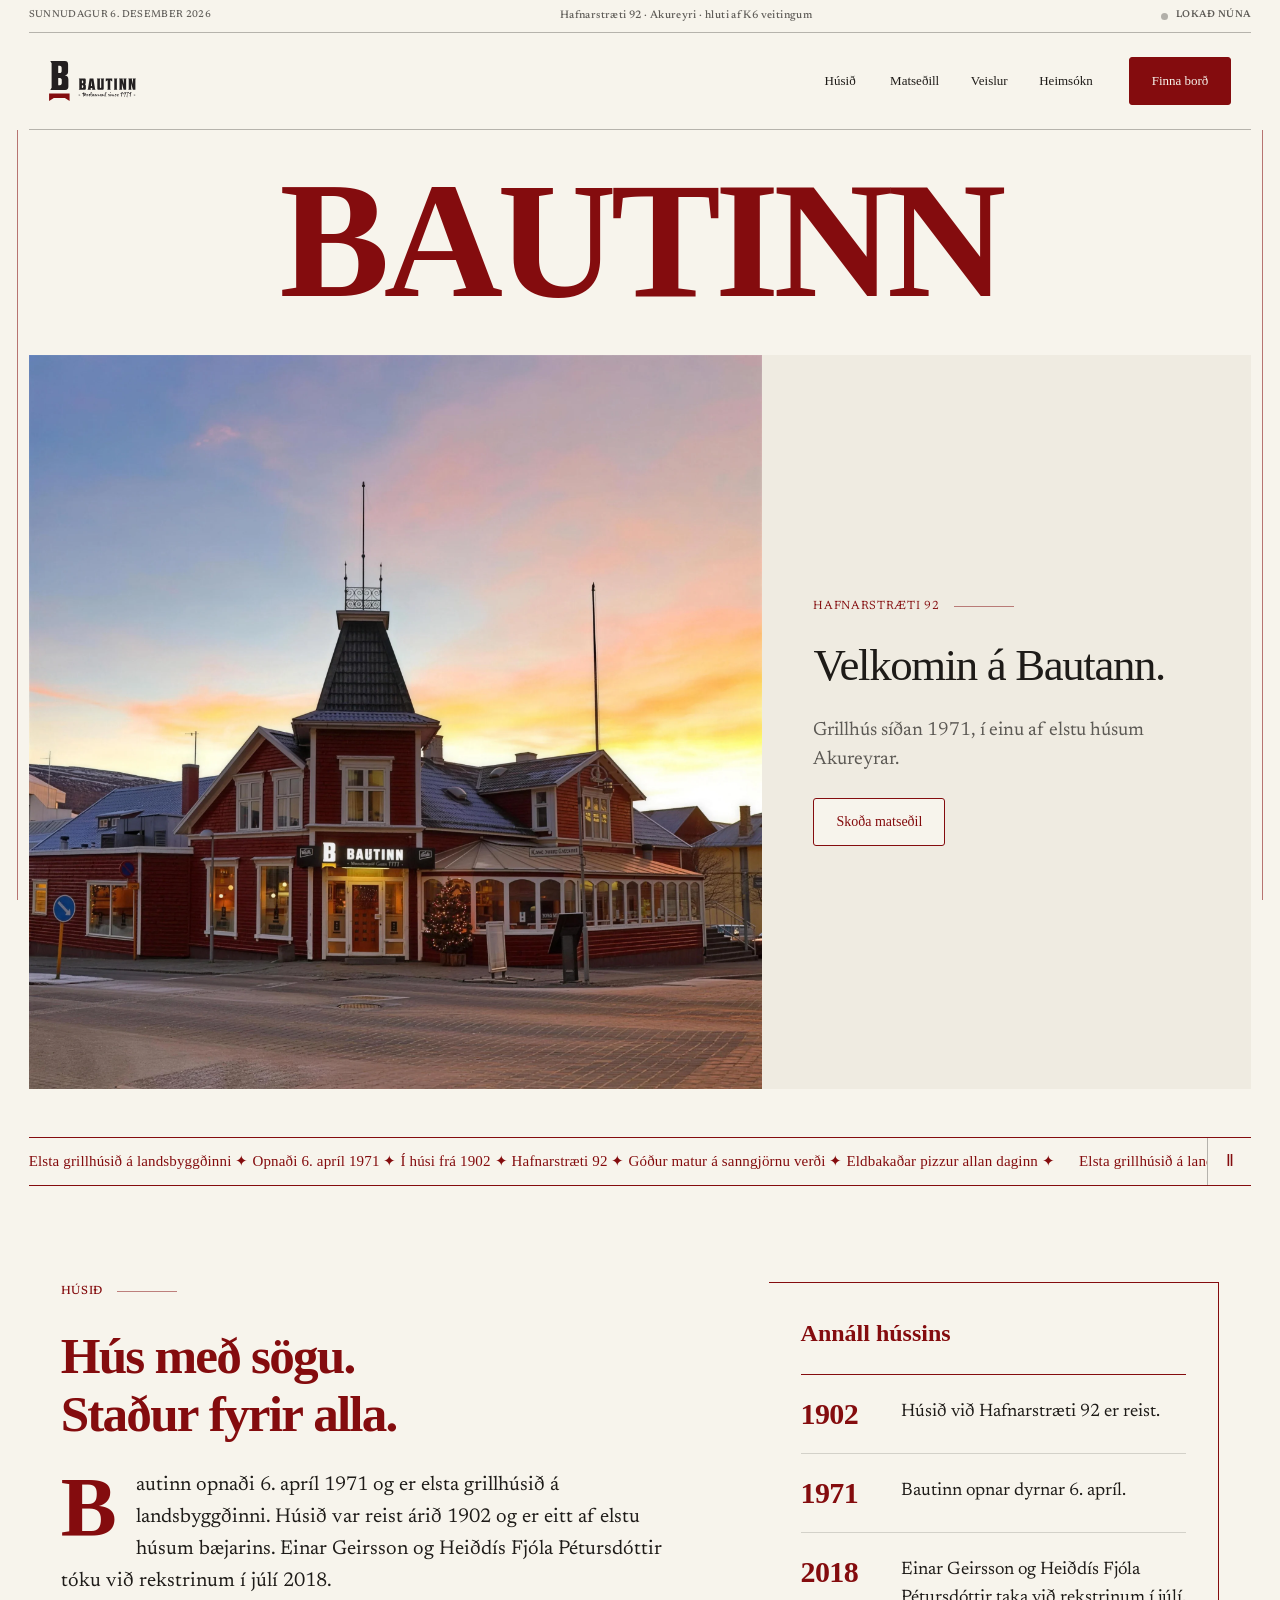
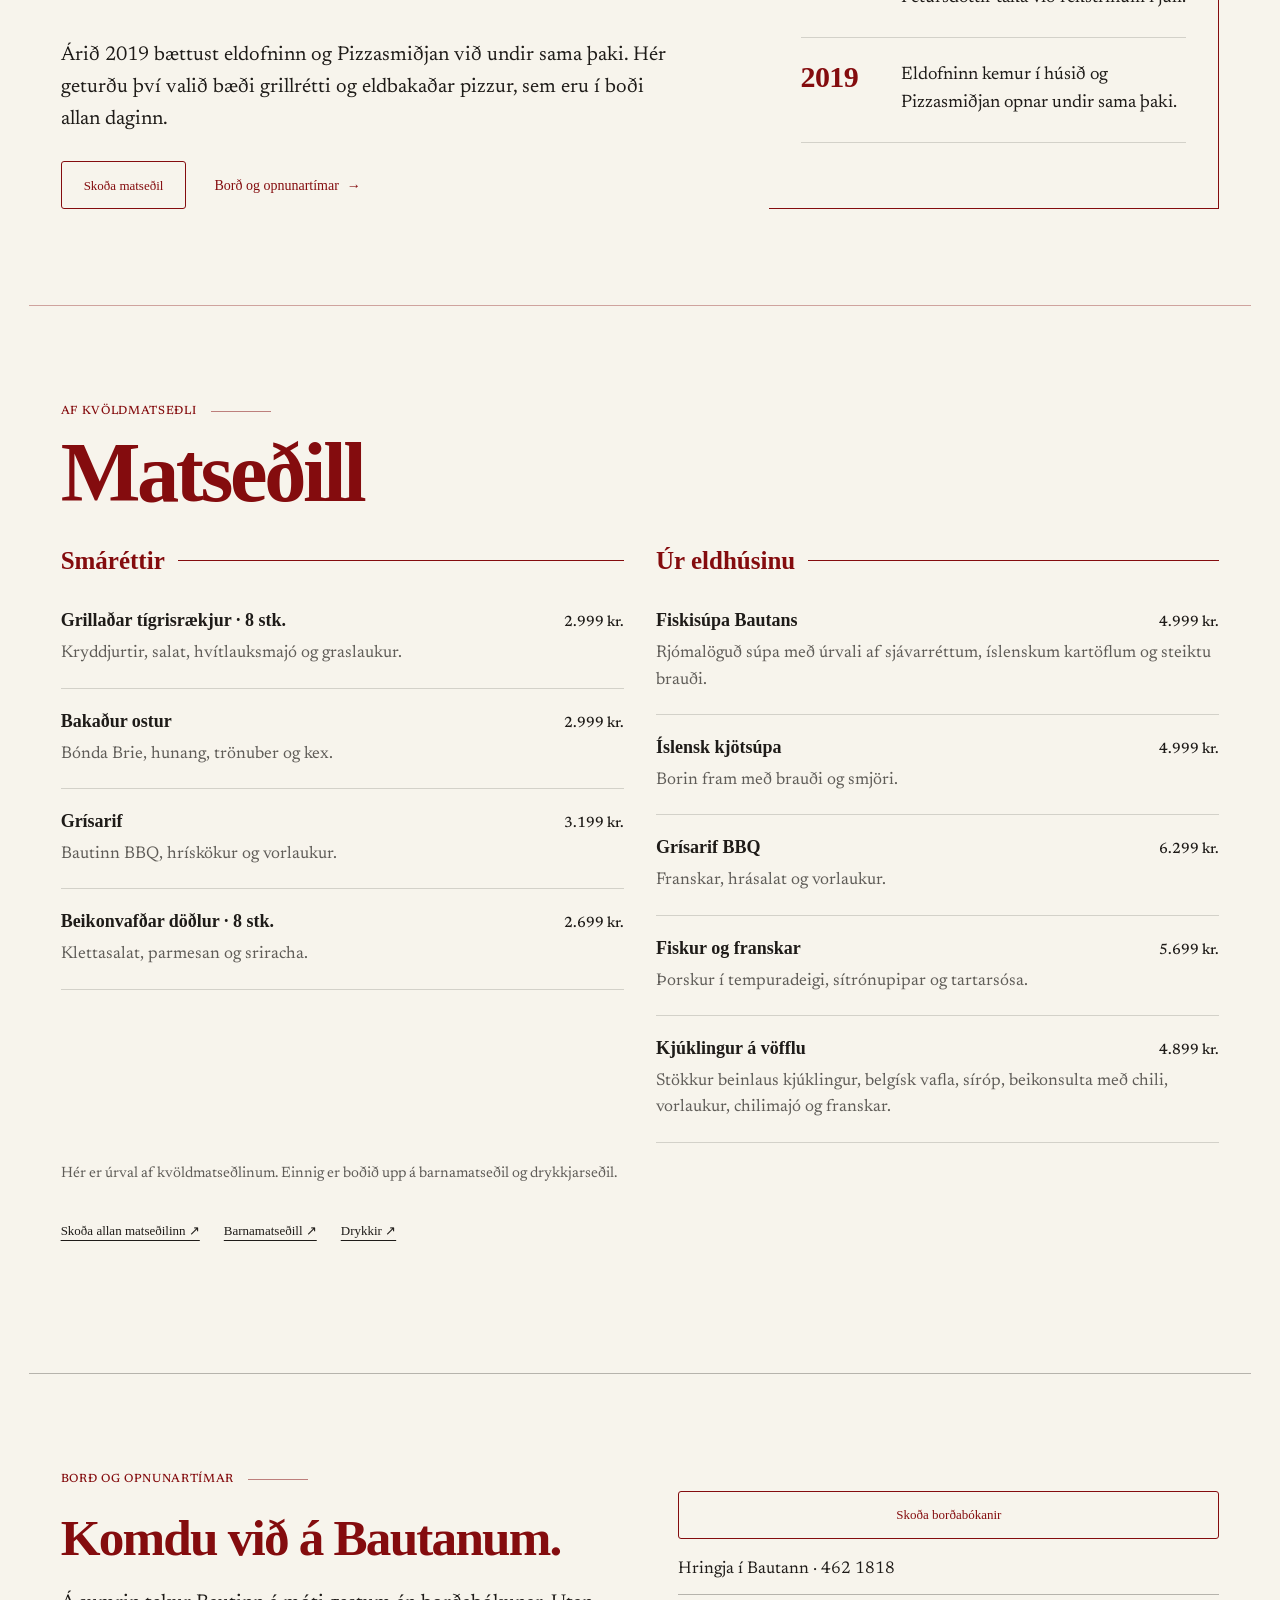
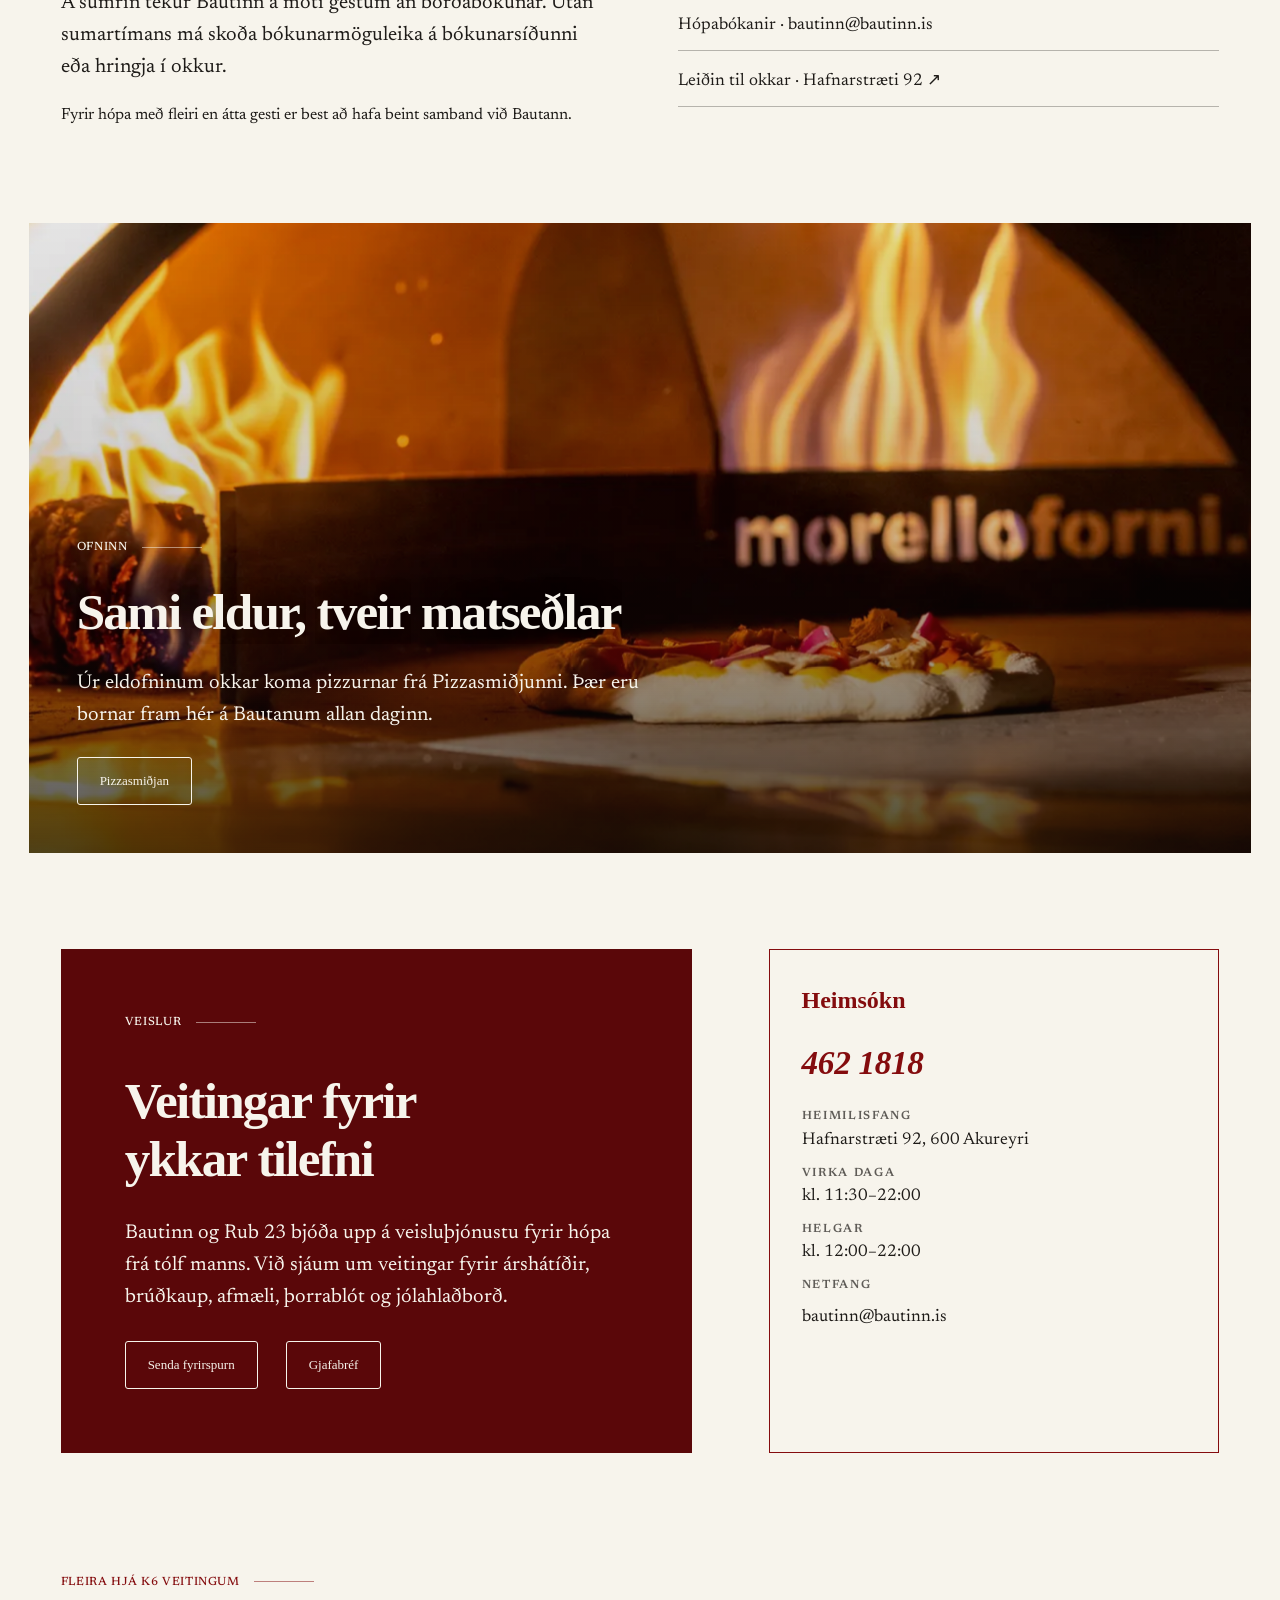
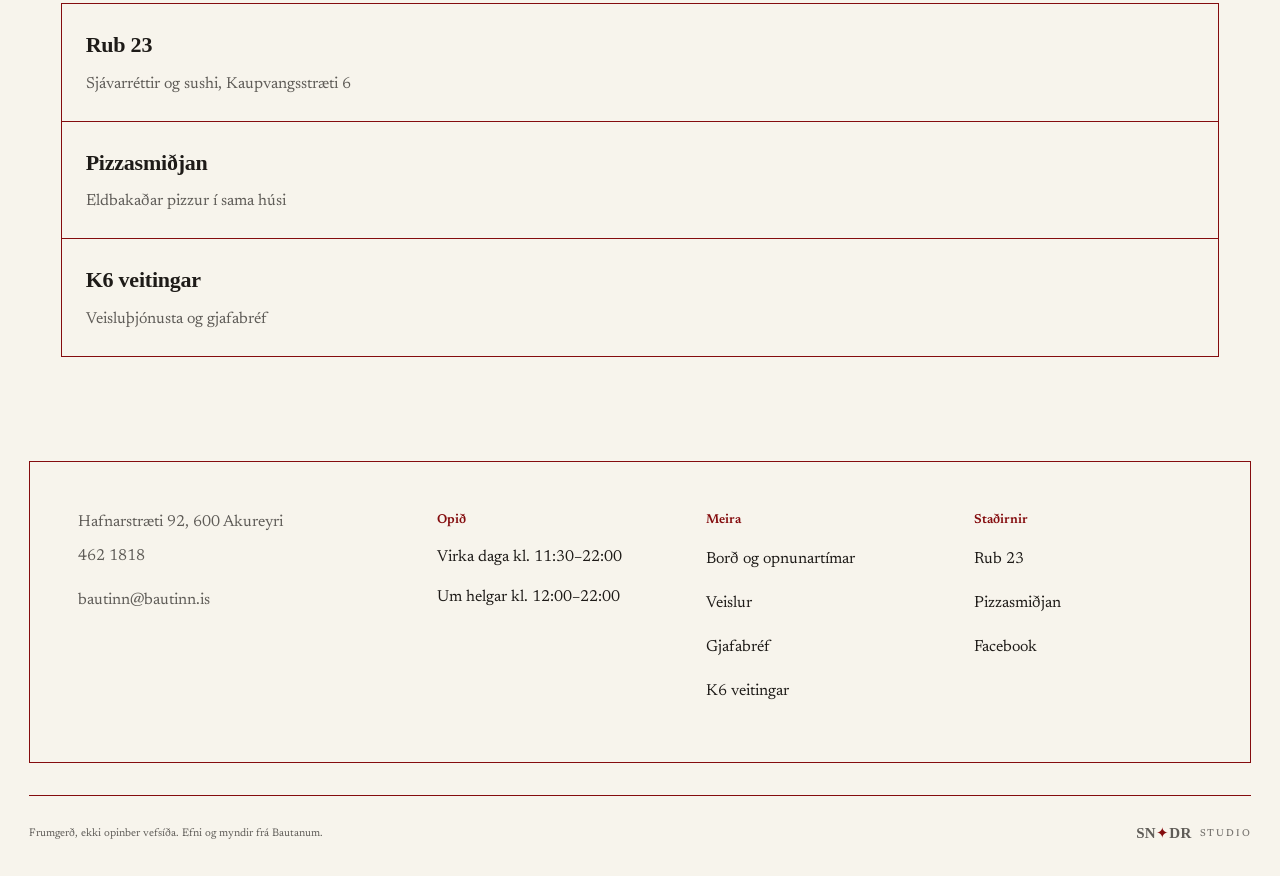
==== bautinn.html @ 1b0f6506 "Deploy 441eb3c (noindex preview)" ====
<!DOCTYPE html>
<html lang="is">
<head>
<meta charset="utf-8">
<meta name="viewport" content="width=device-width,initial-scale=1,viewport-fit=cover">
<title>Bautinn · grillhúsið í Hafnarstræti 92, Akureyri, síðan 1971</title>
<meta name="description" content="Bautinn er elsta grillhúsið á landsbyggðinni, í húsi frá 1902 í Hafnarstræti 92 á Akureyri. Góður matur á sanngjörnu verði. Opið alla daga.">
<link rel="canonical" href="https://bautinn.is/">
<meta name="theme-color" content="#F7F4EC">
<meta property="og:title" content="Bautinn · grillhúsið síðan 1971">
<meta property="og:locale" content="is_IS"><meta property="og:type" content="website">
<link rel="preload" href="assets/fonts/zodiak/web/Zodiak-Variable.woff2" as="font" type="font/woff2" crossorigin>
<meta name="robots" content="noindex,nofollow">
<link rel="icon" href="assets/img/icons/icon-bautinn-32.png" sizes="32x32" type="image/png">
<link rel="icon" href="assets/img/icons/icon-bautinn-512.png" sizes="512x512" type="image/png">
<link rel="apple-touch-icon" href="assets/img/icons/icon-bautinn-180.png">
<link rel="stylesheet" href="assets/css/system.css?v=a8c07ab9">
<link rel="stylesheet" href="assets/css/editorial.css?v=dbba8318">
<link rel="stylesheet" href="assets/css/type-and-menu.css?v=db90e70c">
<link rel="stylesheet" href="assets/css/mobile-experience.css?v=ed497c79">
<link rel="stylesheet" href="assets/css/showcase.css?v=949523f1">
<script type="application/ld+json">
{"@context":"https://schema.org","@type":"Restaurant","name":"Bautinn","url":"https://bautinn.is/","telephone":"+354-462-1818","email":"bautinn@bautinn.is","foundingDate":"1971-04-06","parentOrganization":{"@type":"Organization","name":"K6 veitingar"},
"address":{"@type":"PostalAddress","streetAddress":"Hafnarstræti 92","postalCode":"600","addressLocality":"Akureyri","addressCountry":"IS"},
"openingHoursSpecification":[{"@type":"OpeningHoursSpecification","dayOfWeek":["Monday","Tuesday","Wednesday","Thursday","Friday"],"opens":"11:30","closes":"22:00"},{"@type":"OpeningHoursSpecification","dayOfWeek":["Saturday","Sunday"],"opens":"12:00","closes":"22:00"}]}
</script>
</head>
<body class="b-bautinn">
<a class="skip" href="#main">Beint í aðalefni</a>
<div class="rail rail--l" aria-hidden="true"></div><div class="rail rail--r" aria-hidden="true"></div>

<header class="mast">
  <div class="folio">
    <span data-date>Akureyri</span>
    <span class="folio__mid">Hafnarstræti 92 · Akureyri · hluti af K6 veitingum</span>
    <span class="status" data-hours='{"0":[["12:00","22:00"]],"1":[["11:30","22:00"]],"2":[["11:30","22:00"]],"3":[["11:30","22:00"]],"4":[["11:30","22:00"]],"5":[["11:30","22:00"]],"6":[["12:00","22:00"]]}'>Opnunartími</span>
  </div>
  <div class="mast__row">
    <div><button class="roundbtn" data-burger aria-label="Opna valmynd" aria-expanded="false" aria-controls="menu">Valmynd<small>Efni</small></button></div>
    <a class="mast__logo" href="bautinn.html" aria-label="Bautinn, forsíða"><img src="assets/img/logo-bautinn.svg" alt="Bautinn, grillhús síðan 1971" width="240" height="80"></a>
    <div class="mast__end">
      <nav class="mast__nav" aria-label="Aðalvalmynd"><a href="#husid">Húsið</a><a href="#matsedill">Matseðill</a><a href="#veislur">Veislur</a><a href="#heimsokn">Heimsókn</a></nav>
      <a class="stampbtn" href="#bokabord">Finna borð</a>
    </div>
  </div>
  <div class="mast__rules" aria-hidden="true"></div>
</header>
<div class="bar" aria-hidden="true">
  <a class="bar__logo" aria-label="Bautinn, forsíða" href="bautinn.html" tabindex="-1"><img src="assets/img/logo-bautinn.svg" alt="" width="240" height="80"></a>
  <div class="bar__mid"><a href="#husid" tabindex="-1">Húsið</a><a href="#matsedill" tabindex="-1">Matseðill</a><a href="#veislur" tabindex="-1">Veislur</a><a href="#heimsokn" tabindex="-1">Heimsókn</a></div>
  <div class="bar__end"><a class="stampbtn" href="#bokabord" tabindex="-1">Finna borð</a><button class="burger" data-burger aria-label="Opna valmynd" aria-expanded="false" aria-controls="menu" tabindex="-1"><span></span></button></div>
</div>
<dialog class="menu" aria-label="Valmynd" id="menu" data-menu>
  <div class="menu__top"><span class="kicker kicker--plain">Bautinn</span><button class="menu__close" data-menu-close aria-label="Loka valmynd">×</button></div>
  <ul class="menu__list"><li><a href="#matsedill">Matseðill</a></li><li><a href="#heimsokn">Heimsókn</a></li><li><a href="#husid">Húsið okkar</a></li><li><a href="#veislur">Veisluþjónusta</a></li></ul><div class="menu__booking"><a class="btn" href="#bokabord">Finna borð</a></div><nav class="menu__family" aria-label="Staðir K6 veitinga"><a href="index.html">K6 veitingar</a><a href="rub23.html">Rub 23</a><a href="pizzasmidjan.html">Pizzasmiðjan</a></nav>
  <div class="menu__meta"><span>Hafnarstræti 92, 600 Akureyri</span><a href="tel:+3544621818">462 1818</a></div>
</dialog>

<main id="main" class="page">
  <section class="masthead" aria-label="Bautinn">
    <h1 class="wordmark">Bautinn</h1>

  </section>
<nav class="arrival-nav" aria-label="Flýtileiðir á síðunni"><a href="#matsedill">Matseðill</a><a href="#bokabord">Borð</a><a href="#heimsokn">Heimsókn</a></nav>


  <section class="lead lead--uncropped" aria-label="Húsið">
    <div class="hero-media"><img sizes="100vw" alt="Bautinn í Hafnarstræti 92, húsið frá 1902 í kvöldsól" fetchpriority="high" src="assets/img/enhanced/bautinn-1200.webp" srcset="assets/img/enhanced/bautinn-1200.webp 1200w, assets/img/enhanced/bautinn-2400.webp 2400w" width="1200" height="1200"></div>
    <div class="lead__cap"><p class="kicker">Hafnarstræti 92</p><h2>Velkomin á Bautann.</h2><p>Grillhús síðan 1971, í einu af elstu húsum Akureyrar.</p><a class="btn" href="#matsedill">Skoða matseðil</a></div>
  </section>

  <!-- the house: story plus the annáll -->
  <div class="ticker" data-speed=".42" aria-hidden="true">
    <div class="ticker__track"><div class="ticker__item">Elsta grillhúsið á landsbyggðinni ✦ Opnaði 6. apríl 1971 ✦ Í húsi frá 1902 ✦ Hafnarstræti 92 ✦ Góður matur á sanngjörnu verði ✦ Eldbakaðar pizzur allan daginn ✦</div></div>
  </div>
<section class="sec" id="husid">
    <div class="cols cols--7-5 colrule">
      <div class="story" data-reveal-group>
        <p class="kicker">Húsið</p>
        <h2 class="display h2" data-words>Hús með sögu.<br>Staður fyrir alla.</h2>
        <p class="body dropcap">Bautinn opnaði 6. apríl 1971 og er elsta grillhúsið á landsbyggðinni. Húsið var reist árið 1902 og er eitt af elstu húsum bæjarins. Einar Geirsson og Heiðdís Fjóla Pétursdóttir tóku við rekstrinum í júlí 2018.</p>
        <p class="body">Árið 2019 bættust eldofninn og Pizzasmiðjan við undir sama þaki. Hér geturðu því valið bæði grillrétti og eldbakaðar pizzur, sem eru í boði allan daginn.</p>
        <div class="actions"><a class="btn" href="#matsedill">Skoða matseðil</a><a class="link" href="#bokabord"><span>Borð og opnunartímar</span></a></div>
      </div>
      <aside class="box box--dbl" data-in>
        <h3>Annáll hússins</h3>
        <ul class="annal">
          <li><b>1902</b><p>Húsið við Hafnarstræti 92 er reist.</p></li>
          <li><b>1971</b><p>Bautinn opnar dyrnar 6. apríl.</p></li>
          <li><b>2018</b><p>Einar Geirsson og Heiðdís Fjóla Pétursdóttir taka við rekstrinum í júlí.</p></li>
          <li><b>2019</b><p>Eldofninn kemur í húsið og Pizzasmiðjan opnar undir sama þaki.</p></li>
        </ul>
      </aside>
    </div>
  </section>

  <div class="rule rule--check" aria-hidden="true"></div>

  <!-- the menu, typeset -->
  <section class="sec" id="matsedill">
    <div class="cols cols--8-4 colrule">
      <div>
        <p class="kicker">Af kvöldmatseðli</p>
        <h2 class="menuword">Matseðill</h2>
        <div class="menu-categories restaurant-categories" role="group" aria-label="Flokkar matseðils"><button type="button" data-menu-filter="course-0" aria-pressed="false" aria-controls="course-0">Smáréttir</button><button type="button" data-menu-filter="course-1" aria-pressed="false" aria-controls="course-1">Úr eldhúsinu</button><button type="button" data-menu-filter="all" aria-pressed="false">Allt</button></div><p class="menu-count menu-count--restaurant" aria-live="polite"></p><div class="courses courses--2" data-menu-browser>
          <div class="course" id="course-0" data-menu-category="course-0"><h3>Smáréttir</h3>
            <ul class="dishes">
              <li class="dish" data-photo="assets/img/w/k6-01-800.webp" data-photo-cap="Grillaðar tígrisrækjur"><div class="dish__top"><span class="dish__n">Grillaðar tígrisrækjur · 8 stk.</span><span class="dish__dots"></span><span class="dish__p">2.999 kr.</span></div><p class="dish__d">Kryddjurtir, salat, hvítlauksmajó og graslaukur.</p></li>
              <li class="dish"><div class="dish__top"><span class="dish__n">Bakaður ostur</span><span class="dish__dots"></span><span class="dish__p">2.999 kr.</span></div><p class="dish__d">Bónda Brie, hunang, trönuber og kex.</p></li>
              <li class="dish"><div class="dish__top"><span class="dish__n">Grísarif</span><span class="dish__dots"></span><span class="dish__p">3.199 kr.</span></div><p class="dish__d">Bautinn BBQ, hrískökur og vorlaukur.</p></li>
              <li class="dish"><div class="dish__top"><span class="dish__n">Beikonvafðar döðlur · 8 stk.</span><span class="dish__dots"></span><span class="dish__p">2.699 kr.</span></div><p class="dish__d">Klettasalat, parmesan og sriracha.</p></li>
            </ul>
          </div>
          <div class="course" id="course-1" data-menu-category="course-1"><h3>Úr eldhúsinu</h3>
            <ul class="dishes">
              <li class="dish"><div class="dish__top"><span class="dish__n">Fiskisúpa Bautans</span><span class="dish__dots"></span><span class="dish__p">4.999 kr.</span></div><p class="dish__d">Rjómalöguð súpa með úrvali af sjávarréttum, íslenskum kartöflum og steiktu brauði.</p></li>
              <li class="dish"><div class="dish__top"><span class="dish__n">Íslensk kjötsúpa</span><span class="dish__dots"></span><span class="dish__p">4.999 kr.</span></div><p class="dish__d">Borin fram með brauði og smjöri.</p></li>
              <li class="dish"><div class="dish__top"><span class="dish__n">Grísarif BBQ</span><span class="dish__dots"></span><span class="dish__p">6.299 kr.</span></div><p class="dish__d">Franskar, hrásalat og vorlaukur.</p></li>
              <li class="dish"><div class="dish__top"><span class="dish__n">Fiskur og franskar</span><span class="dish__dots"></span><span class="dish__p">5.699 kr.</span></div><p class="dish__d">Þorskur í tempuradeigi, sítrónupipar og tartarsósa.</p></li>
              <li class="dish" data-photo="assets/img/w/baut-05-800.webp" data-photo-cap="Af matseðli Bautans"><div class="dish__top"><span class="dish__n">Kjúklingur á vöfflu</span><span class="dish__dots"></span><span class="dish__p">4.899 kr.</span></div><p class="dish__d">Stökkur beinlaus kjúklingur, belgísk vafla, síróp, beikonsulta með chili, vorlaukur, chilimajó og franskar.</p></li>
            </ul>
          </div>
        </div>
        <p class="foot-note">Hér er úrval af kvöldmatseðlinum. Einnig er boðið upp á barnamatseðil og drykkjarseðil.</p><nav class="full-menus" aria-label="Allir matseðlar"><a href="https://www.bautinn.is/is/matsedlar/kvoldmatsedill">Skoða allan matseðilinn ↗</a><a href="https://www.bautinn.is/is/matsedlar/barnamatsedill">Barnamatseðill ↗</a><a href="https://www.bautinn.is/is/matsedlar/drykkir">Drykkir ↗</a></nav>
      </div>
      <div class="story" data-reveal-group>
        <figure class="reveal" data-in><div class="frame frame--tall frame--ruled"><div class="frame__clip"><img src="assets/img/w/baut-01-800.webp" srcset="assets/img/w/baut-01-800.webp 800w, assets/img/w/baut-01-1400.webp 1400w" sizes="(min-width:60em) 30vw, 100vw" alt="Hamborgari með frönskum á Bautanum" loading="lazy" width="800" height="476"></div></div><figcaption>Af matseðli Bautans.</figcaption></figure>
        <figure class="reveal" data-in><div class="frame frame--4-3 frame--ruled"><div class="frame__clip"><img src="assets/img/w/baut-05-800.webp" srcset="assets/img/w/baut-05-800.webp 800w, assets/img/w/baut-05-1400.webp 1400w" sizes="(min-width:60em) 30vw, 100vw" alt="Taco á Bautanum" loading="lazy" width="800" height="800"></div></div><figcaption>Taco, Bautinn.</figcaption></figure>
      </div>
    </div>
  </section>

<section class="sec booking" id="bokabord" aria-labelledby="booking-title"><div class="booking__intro"><p class="kicker">Borð og opnunartímar</p><h2 class="display h2" id="booking-title">Komdu við á Bautanum.</h2><p class="body">Á sumrin tekur Bautinn á móti gestum án borðabókunar. Utan sumartímans má skoða bókunarmöguleika á bókunarsíðunni eða hringja í okkur.</p><p class="booking__note">Fyrir hópa með fleiri en átta gesti er best að hafa beint samband við Bautann.</p></div><div class="booking__options"><a class="btn" href="https://www.dineout.is/is/bautinn?isolation=true" data-booking="bautinn">Skoða borðabókanir</a><a class="booking__contact" href="tel:+3544621818">Hringja í Bautann · 462 1818</a><a class="booking__contact" href="mailto:bautinn@bautinn.is">Hópabókanir · bautinn@bautinn.is</a><a class="booking__contact" href="https://www.google.com/maps/search/?api=1&amp;query=Bautinn+Hafnarstr%C3%A6ti+92+Akureyri">Leiðin til okkar · Hafnarstræti 92 ↗</a></div></section>
  <!-- the oven: photograph band -->
  <section class="band--photo" id="ofninn" data-parallax="8">
    <div class="band__media"><img src="assets/img/w/baut-03-800.webp" srcset="assets/img/w/baut-03-800.webp 800w, assets/img/w/baut-03-1400.webp 1400w, assets/img/w/baut-03-2000.webp 2000w" sizes="100vw" alt="Eldofninn í Hafnarstræti 92 með pizzu á spaða" loading="lazy" width="800" height="533"></div>
    <div class="band__scrim" aria-hidden="true"></div>
    <div class="story" data-reveal-group style="max-width:36rem;position:relative">
      <p class="kicker">Ofninn</p>
      <h2 class="display h2" data-words>Sami eldur, tveir matseðlar</h2>
      <p class="body" style="color:var(--paper)">Úr eldofninum okkar koma pizzurnar frá Pizzasmiðjunni. Þær eru bornar fram hér á Bautanum allan daginn.</p>
      <div class="actions"><a class="btn btn--paper" href="pizzasmidjan.html">Pizzasmiðjan</a></div>
    </div>
  </section>

  <!-- veislur: inverted panel, then the visit box -->
  <section class="sec" id="veislur">
    <div class="cols cols--7-5">
      <div class="panel" data-in>
        <p class="kicker">Veislur</p>
        <h2 class="display h2" data-words>Veitingar fyrir ykkar tilefni</h2>
        <p class="body">Bautinn og Rub 23 bjóða upp á veisluþjónustu fyrir hópa frá tólf manns. Við sjáum um veitingar fyrir árshátíðir, brúðkaup, afmæli, þorrablót og jólahlaðborð.</p>
        <div class="actions"><a class="btn" href="mailto:veisla@rub23.is?subject=Fyrirspurn%20um%20veislu">Senda fyrirspurn</a><a class="btn" href="https://k6veitingar.is/is/gjafabref" rel="noopener">Gjafabréf</a></div>
      </div>
      <aside class="box box--dbl" id="heimsokn" data-in>
        <h3>Heimsókn</h3>
        <a class="phone" href="tel:+3544621818">462 1818</a>
        <dl>
          <div><dt>Heimilisfang</dt><dd>Hafnarstræti 92, 600 Akureyri</dd></div>
          <div><dt>Virka daga</dt><dd>kl. 11:30–22:00</dd></div>
          <div><dt>Helgar</dt><dd>kl. 12:00–22:00</dd></div>
          <div><dt>Netfang</dt><dd><a href="mailto:bautinn@bautinn.is">bautinn@bautinn.is</a></dd></div>
        </dl>
      </aside>
    </div>
  </section>

  <section class="sec sec--tight" aria-label="Fleira hjá K6 veitingum">
    <p class="kicker">Fleira hjá K6 veitingum</p>
    <div class="sibs" data-in>
      <a class="sib" href="rub23.html"><p class="sib__n">Rub 23</p><p class="sib__t">Sjávarréttir og sushi, Kaupvangsstræti 6</p></a>
      <a class="sib" href="pizzasmidjan.html"><p class="sib__n">Pizzasmiðjan</p><p class="sib__t">Eldbakaðar pizzur í sama húsi</p></a>
      <a class="sib" href="index.html"><p class="sib__n">K6 veitingar</p><p class="sib__t">Veisluþjónusta og gjafabréf</p></a>
    </div>
  </section>

  <footer class="foot">
    <div class="foot__box">
      <div><p class="small">Hafnarstræti 92, 600 Akureyri<br><a href="tel:+3544621818">462 1818</a><br><a href="mailto:bautinn@bautinn.is">bautinn@bautinn.is</a></p></div>
      <div><h3>Opið</h3><ul><li>Virka daga kl. 11:30–22:00</li><li>Um helgar kl. 12:00–22:00</li></ul></div>
      <div><h3>Meira</h3><ul><li><a href="#bokabord">Borð og opnunartímar</a></li><li><a href="#veislur">Veislur</a></li><li><a href="https://k6veitingar.is/is/gjafabref" rel="noopener">Gjafabréf</a></li><li><a href="index.html">K6 veitingar</a></li></ul></div>
      <div><h3>Staðirnir</h3><ul><li><a href="rub23.html">Rub 23</a></li><li><a href="pizzasmidjan.html">Pizzasmiðjan</a></li><li><a href="https://www.facebook.com/Bautinn-179320098766418/" rel="noopener">Facebook</a></li></ul></div>
    </div>

    <div class="foot__base"><p class="foot__note">Frumgerð, ekki opinber vefsíða. Efni og myndir frá Bautanum.</p><a class="sndr" href="https://sndrstudio.is" target="_blank" rel="noopener" aria-label="Hannað af SNDR Studio" data-logotype><span class="sndr__mark">SN<i>✦</i>DR</span><span class="sndr__studio">STUDIO</span></a></div>
  </footer>
</main>


<nav class="dock" aria-label="Flýtileiðir"><a href="#matsedill">Matseðill</a><a href="#bokabord">Finna borð</a><a href="#heimsokn">Heimsókn</a></nav>
<script src="assets/js/motion.js?v=bf272f6d" defer></script>
</body>
</html>
---- assets/css/system.css ----
/* ============================================================
   K6 VEITINGAR, v3: "BLAÐIÐ". One broadsheet grammar, four papers.
   Reference measured at source: damariatemplate.webflow.io (see DESIGN.md).
   Identical token NAMES on all four properties; only --red values change,
   and every red is lifted from their own logo files.
   No Lenis. Native scroll. Every duration on the golden-ratio ladder.
   ============================================================ */

@font-face{font-family:Playfair;src:url(../font/playfair-var.woff2)format("woff2");font-weight:400 900;font-display:swap}
@font-face{font-family:Playfair;src:url(../font/playfair-var-italic.woff2)format("woff2");font-weight:400 900;font-style:italic;font-display:swap}
@font-face{font-family:Newsreader;src:url(../font/newsreader-400.woff2)format("woff2");font-weight:400;font-display:swap}
@font-face{font-family:Newsreader;src:url(../font/newsreader-400i.woff2)format("woff2");font-weight:400;font-style:italic;font-display:swap}
@font-face{font-family:Newsreader;src:url(../font/newsreader-500.woff2)format("woff2");font-weight:500;font-display:swap}
@font-face{font-family:Newsreader;src:url(../font/newsreader-500i.woff2)format("woff2");font-weight:500;font-style:italic;font-display:swap}
@font-face{font-family:Newsreader;src:url(../font/newsreader-600.woff2)format("woff2");font-weight:600;font-display:swap}

/* ---------- 1. constants ---------- */
:root{
  --paper:#F7F4EC; --paper-2:#EFEBE1; --ink:#1E1B18;
  --ink-66:rgba(30,27,24,.70); --ink-40:rgba(30,27,24,.42); --hair:rgba(30,27,24,.16); --hair-2:rgba(30,27,24,.30);
  --bone-70:rgba(247,244,236,.74); --bone-14:rgba(247,244,236,.16);
  --max:78rem; --pad:1.25rem; --rail:.75rem;
  --t1:.100s;--t2:.162s;--t3:.262s;--t4:.424s;--t5:.685s;--t6:1.109s;--t7:1.794s; --stagger:.062s;
  --ease:cubic-bezier(.16,1,.3,1); --ease-wipe:cubic-bezier(.8,0,.2,1); --ease-stamp:cubic-bezier(.2,1.4,.4,1);
  --red:#1E1B18; --red-ink:#1E1B18; --red-wash:rgba(30,27,24,.06); --red-deep:#1E1B18;
  --serif:Playfair,"Playfair Display",Georgia,serif; --text:Newsreader,Georgia,"Times New Roman",serif;
}
@media(min-width:36em){:root{--pad:2rem;--rail:1rem}}
@media(min-width:48em){:root{--pad:2.75rem;--rail:1.25rem}}
@media(min-width:60em){:root{--pad:3.5rem;--rail:1.5rem}}

/* ---------- 2. the only per-brand values, from their logo files ---------- */
body.b-k6          {--red:#ED1C24;--red-ink:#B3121A;--red-wash:rgba(237,28,36,.07);--red-deep:#8E0F14}
body.b-rub23       {--red:#C4161C;--red-ink:#B0141A;--red-wash:rgba(196,22,28,.08);--red-deep:#7A0C10}
body.b-bautinn     {--red:#840C0E;--red-ink:#840C0E;--red-wash:rgba(132,12,14,.08);--red-deep:#5A0709}
body.b-pizzasmidjan{--red:#A70C1C;--red-ink:#9C0B1A;--red-wash:rgba(167,12,28,.08);--red-deep:#6E0812}

/* ---------- 3. base ---------- */
*,*::before,*::after{box-sizing:border-box}
html{font-size:16px;-webkit-text-size-adjust:100%;scroll-behavior:smooth;background:var(--paper)}
@media(prefers-reduced-motion:reduce){html{scroll-behavior:auto}}
body{margin:0;background:var(--paper);color:var(--ink);font-family:var(--text);font-size:1.0625rem;line-height:1.55;-webkit-font-smoothing:antialiased;overflow-x:hidden;font-feature-settings:"onum" 0}
/* the paper plate: one fixed noise layer, never on a scrolling box */
body::before{content:"";position:fixed;inset:0;z-index:-1;pointer-events:none;opacity:.55;
  background-image:url("data:image/svg+xml,%3Csvg xmlns='http://www.w3.org/2000/svg' width='180' height='180'%3E%3Cfilter id='n'%3E%3CfeTurbulence type='fractalNoise' baseFrequency='.9' numOctaves='2' stitchTiles='stitch'/%3E%3CfeColorMatrix values='0 0 0 0 .12 0 0 0 0 .10 0 0 0 0 .08 0 0 0 .07 0'/%3E%3C/filter%3E%3Crect width='100%25' height='100%25' filter='url(%23n)'/%3E%3C/svg%3E")}
img{max-width:100%;display:block}
a{color:inherit;text-decoration:none;touch-action:manipulation}
[id]{scroll-margin-top:4.5rem}
button{font:inherit;color:inherit;background:none;border:0;cursor:pointer;padding:0;touch-action:manipulation}
::selection{background:var(--red);color:var(--paper)}
:focus-visible{outline:2px solid var(--red);outline-offset:3px}
.sr{position:absolute;width:1px;height:1px;padding:0;margin:-1px;overflow:hidden;clip:rect(0 0 0 0);white-space:nowrap;border:0}
.wrap{max-width:calc(var(--max) + var(--pad)*2);margin-inline:auto;padding-inline:var(--pad)}
.skip{position:absolute;left:var(--pad);top:-3.5rem;z-index:100;background:var(--ink);color:var(--paper);padding:.6rem 1rem;min-height:44px;display:inline-flex;align-items:center;transform:translateY(0);transition:transform var(--t3) var(--ease)}
.skip:focus{transform:translateY(3.6rem)}

/* the rails: two printed rules framing every page, brand ink */
.rail{position:fixed;top:0;bottom:0;width:2px;background:var(--red);z-index:40;pointer-events:none;transform:scaleY(0);transform-origin:top;transition:transform var(--t7) var(--ease) .2s}
.rail--l{left:var(--rail)} .rail--r{right:var(--rail)}
.is-lit .rail{transform:none}
@media(max-width:35.99em){.rail{width:1.5px}}

/* ---------- 4. type ---------- */
.display{font-family:var(--serif);font-weight:800;text-transform:uppercase;line-height:1.02;letter-spacing:-.02em;margin:0;color:var(--red-ink);text-wrap:balance}
.h1{font-size:clamp(2.6rem,7.2vw,6.5rem)} .h2{font-size:clamp(2rem,5.2vw,4.5rem)} .h3{font-size:clamp(1.5rem,3vw,2.5rem);letter-spacing:-.01em}
.display--ink{color:var(--ink)} .display--paper{color:var(--paper)}
.display i,.display em{font-style:italic;font-weight:700;letter-spacing:0}
.kicker{font-family:var(--serif);font-style:italic;font-weight:600;font-size:clamp(.9375rem,1.2vw,1.125rem);color:var(--red-ink);margin:0 0 .6rem;display:flex;align-items:center;gap:.9rem}
.kicker::after{content:"";flex:1;height:1px;background:var(--red);opacity:.5;max-width:6rem}
.kicker--plain::after{display:none}
.dek{font-family:var(--text);font-size:clamp(1.125rem,1.5vw,1.375rem);line-height:1.45;color:var(--ink);margin:0;text-wrap:pretty}
.dek i{font-style:italic}
.body{font-size:1.0625rem;line-height:1.6;margin:0;color:var(--ink);max-width:62ch;text-wrap:pretty}
.body+.body{margin-top:1rem}
.small{font-size:.9375rem;line-height:1.5;color:var(--ink-66)}
.small,.box dd,.foot li{overflow-wrap:anywhere}
.caps{font-family:var(--text);font-weight:600;font-size:.75rem;letter-spacing:.14em;text-transform:uppercase}
.num{font-variant-numeric:tabular-nums}
/* drop cap, the square black initial from the reference */
.dropcap::first-letter{float:left;font-family:var(--serif);font-weight:800;font-size:3.9em;line-height:.82;padding:.14em .18em .1em;margin:.1em .55rem 0 0;background:var(--ink);color:var(--paper)}
.on-red .dropcap::first-letter{background:var(--paper);color:var(--red-ink)}

/* ---------- 5. rules ---------- */
.rule{height:1px;background:var(--red);opacity:.9;transform:scaleX(0);transform-origin:left;transition:transform var(--t7) var(--ease)}
.rule--2{height:2px} .rule--ink{background:var(--ink)} .rule--hair{background:var(--hair);opacity:1}
.rule--dbl{height:5px;background:none;border-top:2px solid var(--red);border-bottom:1px solid var(--red)}
.is-in .rule,.rule.is-in,.no-io .rule{transform:none}
.rule--now{transform:none}
/* the checker rule from the reference, redrawn as a gradient */
.rule--check{height:6px;background:repeating-linear-gradient(90deg,var(--red) 0 6px,transparent 6px 12px);opacity:.9}
.colrule{position:relative}
@media(min-width:60em){.colrule>*+*{border-left:1px solid var(--red);padding-left:clamp(1.25rem,2.5vw,2.5rem)}}

/* ---------- 6. masthead ---------- */
.proto{background:var(--ink);color:var(--paper);font-size:.75rem;letter-spacing:.04em;text-align:center;padding:.5rem 1rem;font-family:var(--text)}
.proto b{color:var(--paper);font-weight:600;font-style:italic}
.mast{position:relative;z-index:60;background:var(--paper);padding-inline:calc(var(--rail) + .75rem)}
.folio{display:flex;align-items:center;justify-content:space-between;gap:1rem;font-size:.75rem;letter-spacing:.06em;text-transform:uppercase;font-weight:500;color:var(--ink-66);padding:.55rem 0;border-bottom:1px solid var(--red)}
.folio>*{min-height:28px;display:inline-flex;align-items:center;gap:.5rem}
.folio__mid{display:none}@media(min-width:48em){.folio__mid{display:inline-flex}}
.mast__row{display:grid;grid-template-columns:1fr auto 1fr;align-items:center;gap:1rem;padding:.9rem 0 .8rem}
@media(max-width:47.99em){
  .mast__row{grid-template-columns:1fr auto;padding:.7rem 0}
  .mast__row>*:first-child{order:2;justify-self:end}
  .mast__logo{order:1;justify-self:start}
  .mast .mast__end{display:none}
  .roundbtn{width:62px;height:62px}
  .roundbtn small{display:none}
}
.mast__row>:last-child{justify-self:end}
.mast__logo{display:inline-flex;align-items:center;justify-content:center;border:2px solid var(--red);padding:.55rem 1.1rem;min-height:56px;background:var(--paper);transition:transform var(--t4) var(--ease)}
.mast__logo:hover{transform:translateY(-1px)}
.mast__logo img{height:30px;width:auto} .mast__logo img.wide{height:34px}
.mast__end{display:flex;align-items:center;gap:1.4rem}
.bar__end{display:flex;align-items:center;gap:.75rem}
.mast__nav{display:none;gap:1.4rem;align-items:center}
@media(min-width:60em){.mast__nav{display:flex}}
.mast__nav a{font-family:var(--serif);font-style:italic;font-weight:600;font-size:1rem;color:var(--ink);position:relative;display:inline-flex;align-items:center;min-height:44px}
.mast__nav a::after{content:"";position:absolute;left:0;right:0;bottom:9px;height:1.5px;background:var(--red);transform:scaleX(0);transform-origin:right;transition:transform var(--t4) var(--ease)}
.mast__nav a:hover::after,.mast__nav a:focus-visible::after,.mast__nav a[aria-current]::after{transform:scaleX(1);transform-origin:left}
/* the round menu button and the rotated reserve stamp, both from the reference */
.roundbtn{display:inline-grid;place-items:center;width:76px;height:76px;border-radius:50%;background:var(--red);color:var(--paper);font-family:var(--text);font-weight:600;font-size:.5625rem;line-height:1;text-transform:uppercase;letter-spacing:.08em;text-align:center;transition:transform var(--t4) var(--ease-stamp),background var(--t3) var(--ease);position:relative}
.roundbtn small{display:block;font-family:var(--serif);font-style:italic;font-weight:600;font-size:.6875rem;opacity:.9;letter-spacing:0;text-transform:none;margin-top:.25rem}
.roundbtn:hover{transform:rotate(-8deg) scale(1.06)} .roundbtn:active{transform:scale(.94)}
.stampbtn{display:inline-flex;align-items:center;gap:.6rem;min-height:44px;padding:.55rem 1.2rem;border:2px solid var(--red);border-radius:999px;color:var(--red-ink);font-family:var(--serif);font-style:italic;font-weight:600;font-size:.9375rem;text-transform:uppercase;letter-spacing:.02em;transform:rotate(6deg);background:var(--paper);transition:transform var(--t4) var(--ease-stamp),background var(--t3) var(--ease),color var(--t3) var(--ease);white-space:nowrap}
.stampbtn::before{content:"";width:6px;height:6px;border-radius:50%;background:currentColor}
.stampbtn:hover,.stampbtn:focus-visible{transform:rotate(0deg) scale(1.04);background:var(--red);color:var(--paper);border-color:var(--red)}
.stampbtn:active{transform:rotate(0) scale(.96)}
.mast__rules{border-top:2px solid var(--red);border-bottom:1px solid var(--red);height:5px}
/* condensed folio bar after the first screen */
.bar{position:fixed;top:0;left:0;right:0;z-index:70;background:var(--paper);border-bottom:1px solid var(--red);display:flex;align-items:center;justify-content:space-between;gap:1rem;padding:.35rem calc(var(--rail) + .75rem);transform:translateY(-105%);transition:transform var(--t5) var(--ease)}
.bar.is-on{transform:none}
.bar__logo img{height:22px;width:auto} .bar__logo img.wide{height:24px}
.bar__logo{display:inline-flex;align-items:center;min-height:44px}
.bar__mid{display:none;gap:1.2rem;align-items:center}
@media(min-width:60em){.bar__mid{display:flex}}
.bar__mid a{font-family:var(--serif);font-style:italic;font-weight:600;font-size:.9375rem;display:inline-flex;align-items:center;min-height:44px}
.bar__mid a:hover{color:var(--red-ink)}
.bar .stampbtn{transform:none;padding:.4rem 1rem;font-size:.875rem;min-height:44px}
.bar .burger{margin-left:0}
.burger{display:grid;place-items:center;width:44px;height:44px;margin-left:auto;color:var(--ink)}
.burger span{display:block;width:22px;height:1.5px;background:currentColor;position:relative;transition:background var(--t2)}
.burger span::before,.burger span::after{content:"";position:absolute;left:0;width:22px;height:1.5px;background:currentColor;transition:transform var(--t4) var(--ease),top var(--t4) var(--ease)}
.burger span::before{top:-7px}.burger span::after{top:7px}
.burger[aria-expanded="true"] span{background:transparent}
.burger[aria-expanded="true"] span::before{top:0;transform:rotate(45deg)}.burger[aria-expanded="true"] span::after{top:0;transform:rotate(-45deg)}
@media(min-width:60em){.burger{display:none}}
.mast .burger{justify-self:end}
/* the menu overlay: a folded sheet of the same paper */
.menu{position:fixed;inset:0;z-index:80;background:var(--paper);color:var(--ink);transform:translateY(-100%);transition:transform var(--t5) var(--ease-wipe);display:flex;flex-direction:column;padding:calc(var(--rail) + .75rem);overflow-y:auto;-webkit-overflow-scrolling:touch;border-bottom:3px double var(--red)}
.menu[data-open="true"]{transform:none}
.menu__top{display:flex;justify-content:space-between;align-items:center;border-bottom:1px solid var(--red);padding-bottom:.6rem}
.menu__close{width:44px;height:44px;font-size:1.8rem;line-height:1;font-family:var(--serif)}
.menu__list{list-style:none;margin:auto 0;padding:1.5rem 0;display:grid;gap:0}
.menu__list li{border-bottom:1px solid var(--hair)}
.menu__list a{display:flex;align-items:center;justify-content:space-between;min-height:56px;font-family:var(--serif);font-weight:800;text-transform:uppercase;font-size:clamp(1.6rem,7vw,3.25rem);line-height:1.06;letter-spacing:-.02em;color:var(--red-ink);transition:transform var(--t4) var(--ease)}
@media (hover:hover) and (pointer:fine){.menu__list a:hover{transform:translateX(.5rem)}}
.menu__list a::after{content:"→";font-weight:400;font-size:.6em;color:var(--ink-40)}
.menu__meta{display:grid;gap:.15rem;padding-top:1rem;border-top:1px solid var(--red);color:var(--ink-66);font-size:.9375rem;font-style:italic}
.menu__meta a{display:inline-flex;align-items:center;min-height:44px}

/* ---------- 7. the masthead: a STATIC fitted wordmark, then a moving ticker ----------
   A scrolling band can only ever show a whole name if one unit is under half the
   viewport; above that there is always an instant with no complete name on screen.
   A masthead is the one element that must read, so it holds still and is fitted to
   the measure, and the motion moves to the ticker strip beneath it, which is what a
   broadsheet actually does. */
.masthead{position:relative;padding-block:clamp(.5rem,1.4vw,1.2rem) clamp(.2rem,.6vw,.5rem)}
.wordmark{margin:0;padding-right:var(--word-reserve,0);font-family:var(--serif);font-weight:800;text-transform:uppercase;
  font-size:var(--word-fs,clamp(2.6rem,13vw,12rem));line-height:.9;letter-spacing:-.03em;
  color:var(--red-ink);white-space:nowrap;text-align:center;overflow:hidden}
.stamp{position:absolute;width:clamp(78px,8.4vw,118px);aspect-ratio:1;z-index:3;color:var(--red-ink);opacity:0;transform:rotate(-24deg) scale(1.6);transition:transform var(--t5) var(--ease-stamp),opacity var(--t3) var(--ease);pointer-events:none;mix-blend-mode:multiply}
.stamp.is-in,.no-io .stamp{opacity:.8;transform:rotate(-11deg) scale(1)}
.stamp svg{width:100%;height:100%;overflow:visible}
.stamp--mark{right:0;top:calc(50% - clamp(78px,8.4vw,118px)/2)}
@media(max-width:47.99em){
  /* on a 390px screen there is room for the name or the postmark, not both.
     The name wins; the stamp returns from 48em up. */
  .stamp--mark{display:none}
  .film{min-height:min(56svh,29rem)}
  .film__word{font-size:clamp(2.2rem,10.5vw,3.6rem)}
}

.ticker{overflow:hidden;border-top:2px solid var(--red);border-bottom:1px solid var(--red);padding-block:.5rem;--vskew:0deg}
.ticker__track{display:flex;width:max-content;will-change:transform;transform:translate3d(var(--mx,0),0,0) skewX(var(--vskew));transition:transform .12s linear}
@media(prefers-reduced-motion:reduce){.ticker__track{transform:none;transition:none}}
.ticker__item{padding-right:1.5rem;white-space:nowrap;font-family:var(--serif);font-style:italic;font-weight:600;
  font-size:clamp(.9375rem,1.15vw,1.125rem);letter-spacing:.01em;color:var(--red-ink)}

/* ---------- 8. the lead: photograph inside the rules ---------- */
.page{padding-inline:calc(var(--rail) + .75rem)}
.lead{position:relative;overflow:hidden;background:var(--paper-2);aspect-ratio:16/9;isolation:isolate}
.lead img,.lead video{width:100%;height:100%;object-fit:cover;transform:scale(1.08);will-change:transform}
.lead__cap{position:absolute;left:clamp(1rem,3vw,2.5rem);bottom:clamp(1rem,3vw,2.5rem);max-width:min(30rem,70%);color:#fff;z-index:2;text-shadow:0 1px 20px rgba(0,0,0,.4)}
.lead__cap p{margin:0;font-size:clamp(1rem,1.3vw,1.125rem);line-height:1.45}
.lead__cap .kicker{color:#fff;margin-bottom:.4rem}.lead__cap .kicker::after{background:#fff}
.lead::after{content:"";position:absolute;inset:0;z-index:1;background:linear-gradient(to top,rgba(10,8,6,.62),rgba(10,8,6,.05) 55%)}
@media(max-width:47.99em){.lead{aspect-ratio:4/5}}
/* the front-page film (index): full-bleed within the rails, masthead word burned in */
.film{position:relative;overflow:hidden;background:var(--ink);min-height:min(66svh,44rem);isolation:isolate;display:grid;align-items:end}
.film video,.film img{position:absolute;inset:0;width:100%;height:100%;object-fit:cover;z-index:-2}
.film::before{content:"";position:absolute;inset:0;z-index:-1;background:linear-gradient(to top,rgba(10,8,6,.72),rgba(10,8,6,.18) 45%,rgba(10,8,6,.22) 100%)}
.film__word{position:absolute;left:0;right:0;top:50%;transform:translateY(-50%);text-align:center;color:var(--paper);font-family:var(--serif);font-weight:800;text-transform:uppercase;font-size:clamp(3.2rem,12.5vw,13rem);line-height:.98;letter-spacing:-.02em;margin:0;pointer-events:none;text-shadow:0 2px 40px rgba(0,0,0,.35);padding-inline:1rem}
.film__word small{display:block;font-family:var(--serif);font-style:italic;font-weight:500;text-transform:none;letter-spacing:0;font-size:clamp(1rem,1.6vw,1.375rem);margin-top:.5rem;opacity:.92}
.film__foot{position:relative;z-index:2;display:flex;flex-wrap:wrap;justify-content:space-between;align-items:end;gap:1rem 2rem;padding:clamp(1rem,2.5vw,2rem);color:var(--paper)}
.film__foot .kicker{color:var(--paper);margin:0}.film__foot .kicker::after{background:var(--paper)}
.film__ctrl{display:inline-flex;align-items:center;justify-content:center;min-width:44px;min-height:44px;border:1.5px solid rgba(255,255,255,.7);border-radius:50%;color:#fff;font-size:.75rem;letter-spacing:.14em;text-transform:uppercase;font-weight:600;padding:0 1rem}
.film__ctrl:hover{background:#fff;color:var(--ink)}

/* ---------- 9. THE PICKER (index): three panels, engraving → photograph ---------- */
.picker{display:flex;flex-direction:column;border-top:2px solid var(--red);border-bottom:2px solid var(--red)}
@media(min-width:48em){.picker{flex-direction:row;min-height:min(78svh,48rem)}}
.pick{position:relative;flex:1 1 0;min-width:0;display:flex;flex-direction:column;justify-content:space-between;overflow:hidden;isolation:isolate;color:var(--ink);background:var(--paper);transition:flex-grow .6s var(--ease);--pk:var(--red)}
.pick+.pick{border-top:1px solid var(--red)}
@media(min-width:48em){.pick+.pick{border-top:0;border-left:1px solid var(--red)}}
.pick__art{position:relative;aspect-ratio:4/3;overflow:hidden;background:var(--paper-2)}
@media(min-width:48em){.pick__art{aspect-ratio:auto;flex:1 1 0;min-height:0}}
.pick__art img{position:absolute;inset:0;width:100%;height:100%;object-fit:cover;opacity:0;transform:scale(1.06);transition:opacity var(--t6) var(--ease),transform 1.6s var(--ease)}
.pick__art canvas{position:absolute;inset:0;width:100%;height:100%;display:block;opacity:1;transition:opacity var(--t6) var(--ease)}
.pick.is-photo .pick__art img,.pick:hover .pick__art img,.pick:focus-within .pick__art img{opacity:1;transform:scale(1)}
.pick.is-photo .pick__art canvas,.pick:hover .pick__art canvas,.pick:focus-within .pick__art canvas{opacity:0}
.pick__body{padding:clamp(1.1rem,2.2vw,2rem);display:grid;gap:.5rem;border-top:1px solid var(--red);background:var(--paper)}
@media(min-width:48em){.pick__body{min-height:clamp(9.5rem,12vw,12rem);align-content:start}}
.pick__name{font-family:var(--serif);font-weight:800;text-transform:uppercase;font-size:clamp(1.8rem,3.6vw,3.4rem);line-height:1;letter-spacing:-.02em;margin:0;color:var(--pk)}
.pick__name a{display:inline-block;min-height:44px}
.pick__name a::after{content:"";position:absolute;inset:0;z-index:1}
.pick__dek{margin:0;font-size:1rem;color:var(--ink-66);font-style:italic}
.pick__meta{display:flex;flex-wrap:wrap;justify-content:space-between;gap:.5rem 1rem;font-size:.75rem;letter-spacing:.12em;text-transform:uppercase;font-weight:600;color:var(--ink-66)}
.pick__art .pick__logo{position:absolute;inset:auto;top:1rem;left:1rem;z-index:2;height:clamp(30px,3.4vw,44px);width:auto;object-fit:contain;opacity:0;transform:translateY(6px);transition:opacity var(--t4) var(--ease),transform var(--t4) var(--ease)}
.pick:hover .pick__logo,.pick:focus-within .pick__logo,.pick.is-photo .pick__logo{opacity:1;transform:none}
@media (hover:hover) and (pointer:fine) and (min-width:48em){.picker:hover .pick{flex-grow:1}.picker .pick:hover{flex-grow:1.55}}

/* ---------- 10. sections and columns ---------- */
.sec{padding-block:clamp(3rem,7vw,6.5rem)}
.sec--tight{padding-block:clamp(2rem,4vw,3.5rem)}
.sec__head{display:grid;gap:.75rem;margin-bottom:clamp(1.5rem,3.5vw,3rem)}
.cols{display:grid;gap:clamp(1.5rem,3vw,3rem)}
@media(min-width:60em){.cols--2{grid-template-columns:1fr 1fr}.cols--3{grid-template-columns:1fr 1fr 1fr}.cols--7-5{grid-template-columns:7fr 5fr}.cols--5-7{grid-template-columns:5fr 7fr}.cols--8-4{grid-template-columns:8fr 4fr}}
.cols>*{min-width:0}
.story{display:grid;gap:1.25rem;align-content:start}
.story .body{max-width:none}
/* facts box: the "opening times / address" block of the reference */
.box{border:1px solid var(--red);padding:clamp(1.1rem,2vw,1.75rem);display:grid;gap:.9rem;align-content:start;background:var(--paper)}
.box--dbl{box-shadow:inset 0 0 0 3px var(--paper),inset 0 0 0 4px var(--red)}
.box h3{font-family:var(--serif);font-style:italic;font-weight:600;font-size:1.0625rem;margin:0;color:var(--red-ink)}
.box dl{margin:0;display:grid;gap:.6rem}
.box dt{font-size:.75rem;letter-spacing:.14em;text-transform:uppercase;font-weight:600;color:var(--ink-66)}
.box dd{margin:.1rem 0 0;font-size:1.0625rem}
.box dd a{display:inline-flex;align-items:center;min-height:44px}
.phone{font-family:var(--serif);font-style:italic;font-weight:700;font-size:clamp(1.6rem,2.6vw,2.25rem);color:var(--red-ink);letter-spacing:-.01em;line-height:1.1;display:inline-flex;align-items:center;min-height:44px}
.phone:hover{color:var(--ink)}
/* the annáll (bautinn) and record lists: dated entries in one ruled column */
.annal{list-style:none;margin:0;padding:0;border-top:1px solid var(--red);position:relative}
.annal li{display:grid;grid-template-columns:5.5rem 1fr;gap:1rem;padding:1rem 0;border-bottom:1px solid var(--hair);align-items:start}
.annal b{font-family:var(--serif);font-weight:800;font-size:clamp(1.5rem,2.4vw,2rem);line-height:1;color:var(--red-ink);letter-spacing:-.02em}
.annal p{margin:0}
/* inverted panel (WHO ARE WE in the reference): red ground, paper type */
.panel>*,.ads>*,.box>*,.story>*,.nums>*,.strip>*,.sibs>*,.foot__box>*,.courses>*,.cfg>*,.sec>*{min-width:0}
.panel{background:var(--red-deep);color:var(--paper);padding:clamp(2rem,4vw,3.5rem);display:grid;gap:1.25rem;align-content:start;position:relative;overflow:hidden}
.panel .kicker{color:var(--paper)} .panel .kicker::after{background:var(--paper)}
.panel .display{color:var(--paper)} .panel .body,.panel .dek{color:var(--paper)} .panel .small{color:var(--bone-70)}
.panel--photo{display:grid;gap:0;padding:0;grid-template-columns:1fr}
@media(min-width:60em){.panel--photo{grid-template-columns:7fr 5fr}}
.panel--photo>.panel__in{padding:clamp(2rem,4vw,3.5rem);display:grid;gap:1.25rem;align-content:center}
.panel--photo .frame{min-height:18rem}
.tags{display:flex;flex-wrap:wrap;gap:.5rem;list-style:none;margin:0;padding:0}
.tags li{border:1px solid currentColor;padding:.5rem .9rem;font-family:var(--serif);font-style:italic;font-weight:600;font-size:.9375rem;min-height:40px;display:inline-flex;align-items:center}

/* ---------- 11. media frames ---------- */
.frame{position:relative;overflow:hidden;background:var(--paper-2);display:grid}
.frame__clip{grid-area:1/1;min-height:0;height:100%}
.frame img{width:100%;height:100%;object-fit:cover;will-change:transform;display:block}
.frame--tall{aspect-ratio:3/4}.frame--wide{aspect-ratio:16/10}.frame--sq{aspect-ratio:1}.frame--pano{aspect-ratio:21/9}.frame--4-3{aspect-ratio:4/3}
.frame--ruled{border:1px solid var(--red);padding:.4rem;background:var(--paper)}
.frame--ruled img{position:relative}
.reveal .frame__clip{clip-path:inset(0 0 100% 0);transition:clip-path var(--t7) var(--ease-wipe)}
.reveal.is-in .frame__clip,.no-io .reveal .frame__clip{clip-path:inset(0 0 0 0)}
.reveal .frame img{transform:scale(1.12);transition:transform 1.9s var(--ease)}
.reveal.is-in .frame img,.no-io .reveal .frame img{transform:scale(1)}
figcaption,.cap{font-family:var(--serif);font-style:italic;font-weight:500;font-size:.9375rem;color:var(--ink-66);margin-top:.6rem}
.strip{display:grid;gap:clamp(.75rem,1.5vw,1.25rem)}
@media(min-width:48em){.strip{grid-template-columns:5fr 4fr 3fr;align-items:end}}
.rise{opacity:0;transform:translateY(1rem);transition:opacity var(--t5) var(--ease),transform var(--t6) var(--ease)}
.is-in .rise,.rise.is-in,.no-io .rise{opacity:1;transform:none}
.rise-d1{transition-delay:calc(var(--stagger)*1)}.rise-d2{transition-delay:calc(var(--stagger)*2)}.rise-d3{transition-delay:calc(var(--stagger)*3)}.rise-d4{transition-delay:calc(var(--stagger)*4)}.rise-d5{transition-delay:calc(var(--stagger)*5)}
/* per-word headline rise inside padded masks (Icelandic-safe: leading 1.16, padding for acutes) */
.wd{display:inline-block;white-space:nowrap}
[data-words] .w{display:inline-block;overflow:hidden;padding:.12em .02em .06em;margin:-.12em -.02em -.06em;vertical-align:bottom;max-width:100%}
[data-words] .w>span{display:inline-block;transform:translateY(110%);transition:transform var(--t6) var(--ease);transition-delay:calc(var(--i,0)*.05s)}
[data-words].is-in .w>span,.no-io [data-words] .w>span{transform:none}
.band--photo{position:relative;min-height:70svh;display:flex;align-items:flex-end;color:var(--paper);overflow:hidden;isolation:isolate;padding:clamp(1.5rem,4vw,3rem)}
.band__media{position:absolute;inset:0;z-index:-2}
.band__media img{width:100%;height:100%;object-fit:cover;transform:scale(1.08);will-change:transform}
.band__scrim{position:absolute;inset:0;z-index:-1;background:linear-gradient(to top,rgba(10,8,6,.72) 0%,rgba(10,8,6,.2) 50%,rgba(10,8,6,.1) 100%)}
.band--photo .display{color:var(--paper);text-shadow:0 2px 30px rgba(0,0,0,.35)}
.band--photo .kicker{color:var(--paper)}.band--photo .kicker::after{background:var(--paper)}
@media(prefers-reduced-motion:reduce){
  .rise,.rail,.stamp,[data-words] .w>span{opacity:1!important;transform:none!important;transition:none!important}
  .stamp{opacity:.82!important;transform:rotate(-12deg)!important}
  .rule{transform:none!important;transition:none!important}
  .reveal .frame__clip{clip-path:none!important;transition:none!important}
  .reveal .frame img,.band__media img,.lead img,.lead video{transform:none!important;transition:none!important}
}

/* ---------- 12. buttons: the outlined double-border from the reference ---------- */
.btn{display:inline-flex;align-items:center;justify-content:center;gap:.6rem;min-height:48px;padding:.65rem 1.5rem;border:1.5px solid var(--red);box-shadow:inset 0 0 0 3px var(--paper),inset 0 0 0 4px var(--red);color:var(--red-ink);font-family:var(--serif);font-style:italic;font-weight:700;font-size:1rem;text-transform:uppercase;letter-spacing:.02em;position:relative;overflow:hidden;isolation:isolate;transition:color var(--t3) var(--ease),box-shadow var(--t3) var(--ease),transform var(--t2) var(--ease);background:var(--paper)}
.btn::before{content:"";position:absolute;inset:4px;background:var(--red);z-index:-1;transform:scaleX(0);transform-origin:var(--ox,left);transition:transform var(--t4) var(--ease)}
.btn:hover,.btn:focus-visible{color:var(--paper)} .btn:hover::before,.btn:focus-visible::before{transform:scaleX(1)}
.btn:active{transform:scale(.97)}
.btn--solid{background:var(--red);color:var(--paper);box-shadow:inset 0 0 0 3px var(--red),inset 0 0 0 4px var(--paper)}
.btn--solid::before{background:var(--ink)}
.btn--ink{border-color:var(--ink);color:var(--ink);box-shadow:inset 0 0 0 3px var(--paper),inset 0 0 0 4px var(--ink)}.btn--ink::before{background:var(--ink)}
.on-red .btn,.panel .btn{background:transparent;border-color:var(--paper);color:var(--paper);box-shadow:inset 0 0 0 3px var(--red-deep),inset 0 0 0 4px var(--paper)}
.on-red .btn::before,.panel .btn::before{background:var(--paper)} .on-red .btn:hover,.panel .btn:hover,.panel .btn:focus-visible{color:var(--red-deep)}
.link{font-family:var(--serif);font-style:italic;font-weight:600;color:var(--red-ink);display:inline-flex;align-items:center;gap:.5rem;min-height:44px;position:relative}
.link::after{content:"→";transition:transform var(--t3) var(--ease)} .link:hover::after{transform:translateX(.35rem)}
.link span{background:linear-gradient(var(--red),var(--red)) no-repeat 0 100%/0 1px;transition:background-size var(--t4) var(--ease)} .link:hover span{background-size:100% 1px}
.actions{display:flex;flex-wrap:wrap;gap:.75rem 1rem;align-items:center}

/* ---------- 13. THE MENU (typeset with dotted leaders, photo card follows the cursor) ---------- */
.menuword{font-family:var(--serif);font-weight:800;text-transform:uppercase;font-size:clamp(3.5rem,11vw,11rem);line-height:.95;letter-spacing:-.03em;color:var(--red-ink);margin:0 0 .25em}
.courses{display:grid;gap:clamp(1.5rem,3vw,2.5rem)}
@media(min-width:60em){.courses--2{grid-template-columns:1fr 1fr}}
.course h3{font-family:var(--serif);font-style:italic;font-weight:600;font-size:1.25rem;margin:0 0 .5rem;color:var(--red-ink);display:flex;align-items:center;gap:.8rem}
.course h3::after{content:"";flex:1;height:1px;background:var(--red)}
.dishes{list-style:none;margin:0;padding:0}
.dish{padding:.85rem 0;border-bottom:1px solid var(--hair);position:relative;transition:transform var(--t4) var(--ease)}
@media (hover:hover) and (pointer:fine){.dish:hover{transform:translateX(.4rem)}}
.dish__top{display:flex;align-items:baseline;gap:.6rem;min-width:0}
.dish__n{font-family:var(--serif);font-weight:700;font-size:1.125rem;line-height:1.25;min-width:0;transition:color var(--t3)}
.dish:hover .dish__n{color:var(--red-ink)}
.dish__dots{flex:1;min-width:1.5rem;border-bottom:1px dotted var(--hair-2);transform:translateY(-.3em)}
.dish__p{font-variant-numeric:tabular-nums;white-space:nowrap;font-weight:500;font-size:1rem}
.dish__d{margin:.25rem 0 0;font-size:.9375rem;color:var(--ink-66);font-style:italic;max-width:48ch}
.foot-note{font-family:var(--serif);font-style:italic;color:var(--ink-66);font-size:.9375rem;margin-top:1.25rem}
/* the floating photo card */
.cursorcard{position:fixed;left:-9999px;top:-9999px;z-index:65;width:clamp(180px,16vw,260px);aspect-ratio:4/5;pointer-events:none;opacity:0;transform:translate(-50%,-50%) rotate(-4deg) scale(.9);transition:opacity var(--t3) var(--ease),transform var(--t4) var(--ease-stamp);border:1px solid var(--red);padding:.35rem;background:var(--paper);box-shadow:0 30px 60px -20px rgba(30,27,24,.45);display:none}
@media (hover:hover) and (pointer:fine){.cursorcard{display:block}}
.cursorcard.is-on{opacity:1;transform:translate(-50%,-50%) rotate(-2deg) scale(1)}
.cursorcard img{width:100%;height:100%;object-fit:cover}
.cursorcard figcaption{position:absolute;left:.75rem;bottom:.75rem;right:.75rem;color:#fff;margin:0;text-shadow:0 1px 8px rgba(0,0,0,.6);font-size:.8125rem}

/* ---------- 14. THE CONFIGURATOR (rub23): hráefni × rub typesets a headline ---------- */
.cfg{display:grid;gap:clamp(1.5rem,3vw,2.5rem)}
@media(min-width:60em){.cfg{grid-template-columns:5fr 7fr;align-items:start}}
.cfg__ax{display:grid;gap:.75rem;margin-bottom:1.25rem}
.chips{display:flex;flex-wrap:wrap;gap:.5rem;list-style:none;margin:0;padding:0}
.chip{min-height:44px;padding:.5rem .95rem;border:1px solid var(--red);font-family:var(--serif);font-style:italic;font-weight:600;font-size:.9375rem;color:var(--red-ink);background:var(--paper);transition:background var(--t3) var(--ease),color var(--t3) var(--ease),transform var(--t2) var(--ease)}
.chip:hover{background:var(--red-wash)} .chip:active{transform:scale(.96)}
.chip[aria-selected="true"]{background:var(--red);color:var(--paper)}
.cfg__out{border:1px solid var(--red);box-shadow:inset 0 0 0 3px var(--paper),inset 0 0 0 4px var(--red);padding:clamp(1.5rem,3vw,2.5rem);display:grid;gap:1rem;align-content:start;min-height:16rem;position:relative;background:var(--paper)}
.cfg__out .display{font-size:clamp(2rem,4.6vw,4rem);line-height:1.02;opacity:0;transform:translateY(.4em);transition:opacity var(--t4) var(--ease),transform var(--t5) var(--ease)}
.cfg__out .display.is-in{opacity:1;transform:none}
.cfg__out .display em{color:var(--ink);font-weight:500;font-style:italic;text-transform:none}
.cfg__desc{margin:0;font-style:italic;color:var(--ink-66)}
/* colossal numbers for the omakase panel */
.nums{display:grid;gap:1.5rem}
@media(min-width:48em){.nums{grid-template-columns:1fr 1fr}}
.nums b{display:block;font-family:var(--serif);font-weight:800;font-size:clamp(5rem,12vw,11rem);line-height:.85;letter-spacing:-.04em}
.nums p{margin:.5rem 0 0;font-size:1rem}
.nums small{display:block;font-style:italic;opacity:.85;margin-top:.2rem}

/* ---------- 15. CLASSIFIED ADS (the pizza wall, gjafabréf, atvinna) ---------- */
.ads{display:grid;gap:0;border:1px solid var(--red);background:var(--red)}
.ads{gap:1px}
@media(min-width:36em){.ads--2{grid-template-columns:1fr 1fr}}
@media(min-width:36em){.ads--3,.ads--4{grid-template-columns:1fr 1fr}}
@media(min-width:62em){.ads--3{grid-template-columns:repeat(3,1fr)}.ads--4{grid-template-columns:repeat(4,1fr)}}
.ad{background:var(--paper);padding:clamp(1rem,1.8vw,1.5rem);display:grid;gap:.5rem;align-content:start;position:relative;transition:background var(--t3) var(--ease)}
.ad:hover{background:var(--red-wash)}
.ad__n{font-family:var(--serif);font-weight:800;text-transform:uppercase;font-size:clamp(1.25rem,1.8vw,1.55rem);line-height:1.05;letter-spacing:-.01em;margin:0;color:var(--red-ink);display:flex;flex-wrap:wrap;justify-content:space-between;gap:.25rem .75rem;align-items:baseline}
.ad__n .num{font-family:var(--text);font-weight:500;font-size:1rem;color:var(--ink);letter-spacing:0;text-transform:none;white-space:nowrap}
.ad__no{font-family:var(--serif);font-style:italic;font-weight:600;font-size:.875rem;color:var(--ink-66)}
.ad--red .ad__no{color:var(--bone-70)} .ad--red .ad__n .num{color:var(--paper)}
.ad p{margin:0;font-size:.9375rem;color:var(--ink-66);font-style:italic}
.ad--red{background:var(--red-deep);color:var(--paper)} .ad--red:hover{background:var(--red)} .ad--red .ad__n,.ad--red p{color:var(--paper)}
.ad--red .btn{background:transparent;border-color:var(--paper);color:var(--paper);box-shadow:inset 0 0 0 3px var(--red-deep),inset 0 0 0 4px var(--paper)}
.ad--red .btn::before{background:var(--paper)} .ad--red .btn:hover{color:var(--red-deep)}
.ad--big{grid-row:span 2}
.ad .btn{justify-self:start;margin-top:.5rem}

/* ---------- 16. siblings (the other papers) ---------- */
.sibs{display:grid;gap:1px;background:var(--red);border:1px solid var(--red)}
@media(min-width:48em){.sibs{grid-template-columns:repeat(3,1fr)}}
.sib{background:var(--paper);padding:1.25rem;display:grid;gap:.6rem;align-content:start;min-height:44px;transition:background var(--t3) var(--ease)}
.sib:hover{background:var(--red-wash)}
.sib img{height:clamp(28px,3vw,40px);width:auto} .sib img.wide{height:clamp(22px,2.4vw,30px)}
.sib__n{font-family:var(--serif);font-weight:800;text-transform:uppercase;font-size:1.25rem;margin:0;letter-spacing:-.01em}
.sib__t{margin:0;font-style:italic;font-size:.9375rem;color:var(--ink-66)}

/* ---------- 17. footer in a ruled box, then the outline wordmark ---------- */
.foot{padding-block:clamp(2.5rem,5vw,4rem) 0}
.foot__box{border:2px solid var(--red);box-shadow:inset 0 0 0 4px var(--paper),inset 0 0 0 5px var(--red);padding:clamp(1.5rem,3.5vw,3rem);display:grid;gap:2rem;background:var(--paper)}
@media(min-width:48em){.foot__box{grid-template-columns:1.4fr 1fr 1fr 1fr}}
.foot h3{font-family:var(--serif);font-style:italic;font-weight:600;font-size:1.0625rem;color:var(--red-ink);margin:0 0 .5rem}
.foot ul{list-style:none;margin:0;padding:0;font-size:1rem}
.foot li{min-height:40px;display:flex;align-items:center}
.foot li a{display:inline-flex;align-items:center;min-height:44px;background:linear-gradient(var(--red),var(--red)) no-repeat 0 100%/0 1px;transition:background-size var(--t4) var(--ease),color var(--t3)}
.foot li a:hover{background-size:100% 1px;color:var(--red-ink)}
.foot .small a{display:inline-flex;align-items:center;min-height:44px}
.foot__logo{height:44px;width:auto;margin-bottom:.9rem} .foot__logo.wide{height:34px}
.foot__word{overflow:hidden;line-height:.86;margin-top:clamp(1.5rem,4vw,3rem);text-align:center;font-family:var(--serif);font-weight:800;text-transform:uppercase;font-size:var(--foot-fs,clamp(2.5rem,var(--foot-vw,15vw),18rem));letter-spacing:-.04em;color:transparent;-webkit-text-stroke:1px var(--red);white-space:nowrap;user-select:none;opacity:.7}
.foot__base{display:flex;flex-wrap:wrap;gap:.75rem 1.5rem;justify-content:space-between;font-size:.8125rem;color:var(--ink-66);padding:1rem 0 calc(1.25rem + env(safe-area-inset-bottom));border-top:1px solid var(--red);font-style:italic}

/* ---------- 18. mobile action bar ---------- */
.dock{position:fixed;left:0;right:0;bottom:0;z-index:50;display:grid;grid-template-columns:repeat(3,1fr);background:var(--paper);border-top:2px solid var(--red);padding-bottom:env(safe-area-inset-bottom)}
.dock a{display:flex;align-items:center;justify-content:center;min-height:52px;font-family:var(--serif);font-style:italic;font-weight:700;font-size:.9375rem;color:var(--red-ink);border-right:1px solid var(--red)}
.dock a:last-child{border-right:0;background:var(--red);color:var(--paper)}
@media(min-width:60em){.dock{display:none}}
@media(max-width:59.99em){body{padding-bottom:52px}}
.status{display:inline-flex;align-items:center;gap:.5rem;font-size:.75rem;font-weight:600;letter-spacing:.12em;text-transform:uppercase;font-family:var(--text)}
.status::before{content:"";width:7px;height:7px;border-radius:50%;background:currentColor;opacity:.45}
.status[data-open="true"]{color:var(--red-ink)}.status[data-open="true"]::before{opacity:1}

/* ---------- 19. cross-document page turn (progressive, zero JS) ---------- */
@view-transition{navigation:auto}
::view-transition-old(root){animation:turn-out .55s var(--ease-wipe) both}
::view-transition-new(root){animation:turn-in .7s var(--ease) both}
@keyframes turn-out{to{opacity:0;transform:translateX(-4%) }}
@keyframes turn-in{from{opacity:0;transform:translateX(4%)}}
@media(prefers-reduced-motion:reduce){::view-transition-old(root),::view-transition-new(root){animation:none}}

/* ---------- 20. paper-on-photo variants ---------- */
.btn--paper{background:transparent;border-color:var(--paper);color:var(--paper);box-shadow:inset 0 0 0 3px rgba(0,0,0,.001),inset 0 0 0 4px var(--paper)}
.btn--paper::before{background:var(--paper)} .btn--paper:hover,.btn--paper:focus-visible{color:var(--ink)}
.panel .link{color:var(--paper)} .panel .link span{background-image:linear-gradient(var(--paper),var(--paper))}
.panel__dl{margin:0;display:grid;gap:.6rem} .panel__dl dd{margin:0} .panel__dl .caps{opacity:.8}
.phone--paper{color:var(--paper)} .phone--paper:hover{color:var(--bone-70)}
.panel__mail{display:inline-flex;min-height:44px;align-items:center}
.bar__logo,.bar__mid a,.bar .stampbtn{pointer-events:auto}
---- assets/css/editorial.css ----
/* v5: Claude's editorial foundation, edited for space and SRG-style choreography. */
:root{--rail:clamp(10px,1.3vw,22px);--t4:.24s;--ease-stamp:cubic-bezier(.23,1,.32,1)}
body{overflow-x:clip}.rail{opacity:.55;width:1px}.proto{padding:5px 16px;font-size:11px}
.folio{padding:4px 0;font-size:11px}.folio>*{min-height:24px}.folio__mid{font-style:italic;text-transform:none;font-size:13px;letter-spacing:0}
.mast__row{grid-template-columns:1fr auto 1fr;min-height:90px;padding:12px 16px}.mast__logo{border:0;padding:0}.mast__logo img{height:40px}.mast__logo img.wide{height:32px}.mast__end{gap:24px}.mast__nav{gap:20px}.mast__nav a{font-size:16px}.roundbtn{width:58px;height:58px;font-size:9px;display:flex;flex-direction:column;justify-content:center;gap:3px}.roundbtn small{font-size:10px}.stampbtn{transform:rotate(-3deg);border-width:1px;font-size:14px;padding:10px 18px}.mast__rules{height:4px;border-top-width:1px}
.masthead{padding:28px 0 32px}.wordmark{font-weight:750;line-height:1;overflow:visible}.stamp--mark{width:94px;top:calc(50% - 47px)}
.film{height:clamp(460px,60svh,680px);min-height:0}.film__title{position:relative;z-index:2;padding:48px 5%;align-self:center;display:grid;gap:22px;justify-items:start;max-width:850px}.film__title .kicker{color:var(--paper)}.film__title .kicker::after{background:var(--paper)}.film__word{position:static;text-align:left;transform:none;padding:0;font-size:clamp(38px,5.2vw,76px);line-height:1.07;letter-spacing:-.025em;pointer-events:auto}.film__word em{font-weight:600;text-transform:none}.film__foot{position:absolute;inset:auto 0 0;padding:20px 5%;align-items:center}.film__foot .kicker{font-size:13px;max-width:66%}.film__ctrl{min-height:44px;border-radius:0;font-size:11px;letter-spacing:.04em;border-width:1px}.film::before{background:linear-gradient(90deg,rgba(10,8,6,.62),rgba(10,8,6,.12)),linear-gradient(0deg,rgba(10,8,6,.4),transparent 40%)}
.lead{height:clamp(440px,63svh,740px);aspect-ratio:auto}.lead__cap{max-width:600px;left:5%;bottom:8%}.lead__cap p{font-size:19px}.lead__cap .kicker{font-size:16px}.lead img{object-position:center 50%}.b-bautinn .lead img{object-position:center 53%}
.picker-heading{display:flex;align-items:baseline;justify-content:space-between;gap:24px;padding:64px 16px 24px}.picker-heading p{margin:0}.picker-heading .kicker{font-size:22px}.picker-heading .small{font-size:17px;font-style:italic}.picker{min-height:0;gap:24px;border:0}.pick{border:1px solid var(--red);transition:none}.pick+.pick{border:1px solid var(--red)}.pick__art{flex:none;min-height:0;aspect-ratio:5/4}.pick__body{padding:28px;gap:12px;min-height:225px}.pick__name{font-size:clamp(25px,3vw,43px);font-weight:750;line-height:1.12}.pick__dek{font-size:18px;line-height:1.5}.pick__meta{font-size:11px;letter-spacing:.07em;margin:12px 0 0;gap:12px}.pick__name a::after{inset:0}.picker:hover .pick,.picker .pick:hover{flex-grow:1}.ticker{margin-block:48px 0;padding-block:12px;border-width:1px}.ticker__track{transition:none;will-change:auto}.ticker__item{font-size:18px}.pick__art img{opacity:1}.pick__art canvas{opacity:1}.pick.is-photo .pick__art canvas{opacity:0}
.sec{padding:clamp(64px,7.5vw,120px) clamp(12px,2.5vw,40px)}.sec--tight{padding-block:24px 64px}.cols{gap:clamp(40px,6vw,96px)}.colrule>*+*{border-left:0;padding-left:0}.story{gap:26px}.body{font-size:19px;line-height:1.7}.dek{font-size:22px;line-height:1.6;max-width:780px}.h2{font-size:clamp(30px,4.2vw,58px);line-height:1.1}.h3{font-size:clamp(26px,3vw,40px)}.display{font-weight:750}.kicker{margin-bottom:12px}.story .kicker{margin:0}.sec__head{gap:20px;margin-bottom:44px}.sec__head .kicker{margin:0}.box{padding:32px;gap:22px}.box--dbl{box-shadow:none;border-width:1px}.box h3{font-size:24px}.annal li{grid-template-columns:80px 1fr;padding:24px 0;gap:20px}.annal p{font-size:18px;line-height:1.55}.dropcap::first-letter{background:transparent;color:var(--red-ink);padding:0 .08em 0 0;margin:.05em .15em 0 0;font-size:4.2em}
.panel{padding:clamp(32px,5vw,76px);gap:28px}.panel--photo{padding:0;grid-template-columns:1fr 1fr}.panel--photo>.panel__in{padding:clamp(32px,5vw,72px);gap:28px}.panel--photo .frame{min-height:560px}.tags{gap:12px 24px}.tags li{border:0;padding:0;min-height:0;font-size:17px}.btn{box-shadow:none!important;border-width:1px;font-size:16px;min-height:48px;padding:13px 24px}.btn::before{inset:0}.actions{gap:16px 28px}.link{font-size:18px}.frame--ruled{padding:0;border:0}figure{margin:0}figcaption{font-size:16px;margin-top:14px}.frame img{will-change:auto}.reveal .frame__clip{clip-path:none;transition:none}
/* Transform-only paper shutter, preserving the original printed-image reveal. */
.reveal .frame::after{content:'';position:absolute;inset:0;background:var(--paper);transform:scaleY(0);transform-origin:bottom;pointer-events:none;z-index:2}.motion-ready .reveal:not(.is-in) .frame::after{transform:scaleY(1)}.motion-ready .reveal.is-in .frame::after{animation:paper-open 1.15s cubic-bezier(.77,0,.175,1) both}.reveal .frame img{transition:transform 1.5s var(--ease)}
@keyframes paper-open{from{transform:scaleY(1)}to{transform:scaleY(0)}}
.menuword{font-size:clamp(42px,8vw,112px);margin-bottom:48px}.courses--2{grid-template-columns:1fr}.course h3{font-size:27px;margin-bottom:12px}.dish{padding:24px 0}.dish__n{font-size:19px}.dish__p{font-size:18px}.dish__d{font-size:17px;line-height:1.55;margin-top:10px;max-width:60ch}.dish__dots{min-width:12px}.dish:hover{transform:none}.cursorcard{display:none!important}.b-rub23 #matsedill .cols>.story,.b-bautinn #matsedill .cols>.story{position:sticky;top:96px}
.cfg{grid-template-columns:1.15fr 1fr;gap:64px}.cfg__ax{gap:18px;margin-bottom:36px}.chips{gap:10px}.chip{padding:12px 18px;font-size:17px}.chip[aria-pressed=true]{background:var(--red);color:var(--paper)}.cfg__out{padding:36px;box-shadow:none;position:sticky;top:96px;gap:24px}.cfg__out .display{font-size:clamp(30px,3vw,44px);opacity:1;transform:none}.nums{gap:64px;padding-block:20px}.nums b{font-size:clamp(72px,10vw,144px)}.nums p{font-size:20px}.nums small{font-size:17px}.nums>div{border-top:1px solid var(--bone-70);padding-top:32px}.ads--4{grid-template-columns:repeat(2,minmax(0,1fr))}.ad{padding:32px;gap:18px}.ad__n{font-size:28px;gap:16px}.ad__n .num{font-size:18px}.ad p{font-size:18px;line-height:1.55}.ad__no{font-size:16px}.ad--big{grid-row:auto}.b-pizzasmidjan .ads--4{grid-template-columns:repeat(3,minmax(0,1fr))}.sibs{grid-template-columns:1fr}.sib{padding:24px}.sib__n{font-size:24px}.sib__t{font-size:18px}.foot{padding-top:40px}.foot__box{box-shadow:none;border-width:1px;padding:48px;gap:40px}.foot__base{margin-top:32px}.foot h3{font-size:20px}.foot ul{font-size:17px}.foot .small{margin:0;font-size:17px}
.menu{transform:none;inset:0;width:100%;height:100%;max-width:none;max-height:100%;margin:0;border:0;padding:32px max(24px,5vw);display:none}.menu[open]{display:flex}.menu__list{max-width:1000px;width:100%;margin:auto}.menu__list a{padding-block:18px;font-size:clamp(26px,4vw,58px)}.menu::backdrop{background:var(--paper)}
/* Native fallback is always readable. JS only seeds entrances after it is ready. */
html:not(.motion-ready) .rail,html:not(.motion-ready) .rule,html:not(.motion-ready) .stamp,html:not(.motion-ready) .rise,html:not(.motion-ready) [data-words] .w>span{opacity:1;transform:none}.motion-ready [data-words] .w>span{transition-duration:1s;transition-delay:calc(var(--i,0)*.065s)}
@media(hover:hover) and (pointer:fine){.pick:hover .pick__art canvas{opacity:.15}.pick:hover .pick__art img{transform:scale(1.035)}.btn:hover::before{transform:scaleX(1)}}
@media(max-width:1100px){.mast__nav{display:none}.pick__body{padding:24px;min-height:240px}.b-pizzasmidjan .ads--4{grid-template-columns:repeat(2,minmax(0,1fr))}.foot__box{grid-template-columns:1fr 1fr}.panel--photo .h2{font-size:40px}.panel--photo>.panel__in{padding:40px}}
@media(max-width:959px){.cols{grid-template-columns:1fr}.cfg{grid-template-columns:1fr;gap:24px}.cfg__out{position:static}.b-rub23 #matsedill .cols>.story,.b-bautinn #matsedill .cols>.story{position:static;grid-template-columns:1fr 1fr}.panel--photo{grid-template-columns:1fr}.panel--photo .frame{min-height:400px;max-height:500px}.bar{padding-block:8px}.folio__mid{display:none}}
@media(max-width:767px){.mast__row{grid-template-columns:1fr auto;min-height:78px;padding:10px 8px}.mast__logo img{height:34px}.mast__logo img.wide{height:26px}.masthead{padding-block:24px}.wordmark{font-weight:750}.folio{font-size:10px}.status{font-size:10px;letter-spacing:.04em}.folio>*{min-height:22px}.roundbtn{width:48px;height:48px}.film{height:530px}.film__title{padding:32px 24px 64px}.film__word{font-size:clamp(30px,8vw,54px)}.film__foot{padding:16px 24px}.film__foot .kicker{font-size:12px;line-height:1.5}.film__ctrl{padding:0 10px}.lead{height:520px}.lead__cap{max-width:85%;left:24px;bottom:32px}.lead__cap p{font-size:18px}.picker-heading{padding:48px 4px 24px;align-items:start;flex-direction:column;gap:8px}.picker-heading .kicker{font-size:21px}.picker{gap:28px}.pick__art{aspect-ratio:4/3}.pick__body{min-height:0;padding:24px;gap:14px}.pick__name{font-size:32px}.pick__meta{margin-top:8px}.ticker{margin-top:32px}.sec{padding:64px 8px}.sec--tight{padding-top:16px;padding-bottom:48px}.h2{font-size:clamp(28px,7.5vw,42px)}.body{font-size:18px;line-height:1.65}.dek{font-size:20px}.box{padding:24px}.annal li{grid-template-columns:64px 1fr;gap:20px;padding:20px 0}.panel{padding:32px 24px}.panel--photo{padding:0}.panel--photo>.panel__in{padding:32px 24px}.panel--photo .h2{font-size:32px}.panel--photo .frame{min-height:320px;max-height:400px}.panel .body{font-size:18px}.btn{font-size:14px;padding:12px 20px}.link{font-size:17px}.strip{grid-template-columns:1fr 1fr;gap:20px}.strip figure:first-child{grid-column:1/-1}.strip figure .frame{aspect-ratio:4/3}.strip figcaption{font-size:13px}.ads--4,.b-pizzasmidjan .ads--4{grid-template-columns:1fr}.ad{padding:28px;gap:14px}.ad__n{font-size:26px}.ad__n .num{font-size:18px}.ad p{font-size:18px}.cfg__out{padding:28px}.chip{font-size:16px;padding:12px 15px}.nums{gap:32px;grid-template-columns:1fr 1fr}.nums b{font-size:74px}.nums p{font-size:17px}.nums small{font-size:15px}.dish__top{flex-wrap:wrap;gap:8px}.dish__dots{min-width:8px}.dish__n{font-size:17px;max-width:65%}.dish__p{font-size:16px}.dish__d{font-size:16px}.foot__box{padding:28px;gap:32px;grid-template-columns:1fr 1fr}.foot__box>div:first-child{grid-column:1/-1}.foot ul{font-size:16px}.foot__base{font-size:12px}.dock a{font-size:14px}.band--photo{min-height:570px}.story{gap:24px}}
@media(max-width:380px){.nums{grid-template-columns:1fr}.foot__box{grid-template-columns:1fr}.film__title{padding-inline:18px}.ad__n{font-size:23px}.picker-heading .small{font-size:16px}}
@media(prefers-reduced-motion:reduce){.motion-ready .reveal .frame::after{display:none}.motion-ready [data-words] .w>span{transform:none!important;transition:none!important}*,*::before,*::after{scroll-behavior:auto!important;animation:none!important;transition-duration:0s!important}.pick__art img{opacity:1;transform:none!important}.pick__art canvas{display:none}}
.hero-media{position:absolute;inset:0;z-index:-2;transform:scale(1.12)}.lead .hero-media{z-index:0}.hero-media img,.hero-media video{width:100%;height:100%;object-fit:cover;transform:none;will-change:auto}.film .hero-media video{z-index:auto}.film__title .kicker{margin:0}.film__title .btn{font-size:15px}.pick__art canvas{pointer-events:none}

@media(min-width:768px){.wordmark{text-align:left;padding-right:116px}.stamp--mark{right:10px}}
@media(max-width:767px){.roundbtn{font-size:0;gap:0}.roundbtn small{display:none}.roundbtn::before{content:'';width:18px;height:12px;border-block:1px solid currentColor;background:linear-gradient(currentColor,currentColor) center/100% 1px no-repeat}}

.stamp{transform:rotate(-18deg) scale(1.12)}.masthead{overflow:clip}

.ads{background:var(--paper);gap:0}.ad{border-bottom:1px solid var(--red);border-right:1px solid var(--red)}
---- assets/css/type-and-menu.css ----
/* Typography from Sindri's licensed library; aligned controls and compact menu browsing. */
@font-face{font-family:'Zodiak-Variable';src:url('../fonts/zodiak/web/Zodiak-Variable.woff2') format('woff2');font-weight:100 900;font-style:normal;font-display:swap}
:root{--serif:'Zodiak-Variable',Georgia,serif;--text:Newsreader,Georgia,serif;font-synthesis:none}
.wordmark{font-weight:700;padding-right:0!important;text-align:center;letter-spacing:-.05em}.display{font-weight:600;text-transform:none;letter-spacing:-.035em;line-height:1.14}.h2{font-size:clamp(30px,4vw,56px)}.film__word{font-weight:600;text-transform:none;letter-spacing:-.035em}.film__word em{font-style:normal;font-weight:400}.film__title .kicker{font-family:var(--text);font-size:12px;letter-spacing:.08em;text-transform:uppercase}.kicker,.kicker--plain{font-family:var(--text);font-style:normal;font-weight:500;font-size:12px;letter-spacing:.055em;text-transform:uppercase}.kicker::after{max-width:60px}.body{font-size:17px;line-height:1.75}.dek{font-size:18px;line-height:1.7}.small{font-size:14px}.folio,.folio__mid,.status{font-family:var(--text);font-style:normal;font-size:10px;letter-spacing:.035em}.folio__mid{font-size:11px}.proto{font-size:10px}.proto b{font-style:normal}.mast__nav a,.bar__mid a{font:500 13px/1.3 var(--text)}.mast__logo:hover{transform:none}.mast__row{padding-inline:8px}.roundbtn{width:48px;height:48px;border:1px solid var(--red-ink);border-radius:3px;background:var(--paper);color:var(--red-ink);font-size:0}.roundbtn small{display:none}.roundbtn::before{content:'';width:18px;height:12px;border-block:1px solid currentColor;background:linear-gradient(currentColor,currentColor) center/100% 1px no-repeat}.roundbtn:hover,.roundbtn:active{transform:none;background:var(--red-wash)}.btn,.stampbtn,.chip,.film__ctrl{font:500 13px/1.35 var(--text);font-style:normal;text-transform:none;letter-spacing:0;border-radius:3px;transform:none;min-height:48px;padding:12px 22px;box-shadow:none}.stampbtn{border:1px solid var(--red-ink);background:var(--red-ink);color:var(--paper)}.stampbtn::before{display:none}.stampbtn:hover,.stampbtn:focus-visible{transform:none;box-shadow:none;background:var(--red-deep);color:var(--paper)}.stampbtn:active{transform:scale(.98)}.bar .stampbtn{font-size:12px;min-height:44px;padding:10px 20px}.link{font:500 14px/1.4 var(--text);font-style:normal}.film__ctrl{min-height:44px;padding:10px 16px}.dock a{font:500 12px/1.3 var(--text);font-style:normal}.picker-heading .kicker{font-size:13px}.picker-heading .small{font-size:14px;font-style:normal}.pick__name{font-weight:650;text-transform:none;font-size:clamp(26px,2.6vw,39px);letter-spacing:-.04em;line-height:1.2}.pick__dek{font-size:15px;line-height:1.65;font-style:normal}.pick__body{min-height:215px}.pick__meta{font-size:10px}.ticker__item{font-style:normal;font-size:15px;font-weight:500}.box h3,.course h3,.foot h3{font-style:normal;font-weight:550}.box h3{font-size:24px}.annal b{font-weight:600;font-size:30px}.annal p{font-size:15px;line-height:1.65}.dropcap::first-letter{font-weight:600}.panel .body{font-size:17px}.tags li{font:400 13px/1.5 var(--text);font-style:normal}.nums b{font-weight:600;font-variant-numeric:lining-nums tabular-nums}.nums p{font-size:16px}.nums small{font-size:13px;font-style:normal}figcaption,.cap{font:400 12px/1.5 var(--text);font-style:normal}.foot-note{font:400 13px/1.6 var(--text);font-style:normal}.foot h3{font-family:var(--text);font-size:13px}.foot ul,.foot .small{font-size:13px;line-height:1.7}.foot__base{font-size:11px;font-style:normal}.sib__n{font-weight:600;font-size:22px;text-transform:none}.sib__t{font-size:14px;font-style:normal}.ad__n{font-weight:600;text-transform:none;letter-spacing:-.025em;font-size:25px}.ad__no,.ad p{font-style:normal}.ad__no{font-family:var(--text);font-size:11px}.ad p{font-size:15px;line-height:1.65}.ad__n .num{font-size:14px}.chip{font-size:14px;padding:12px 17px}.cfg__desc{font-size:15px;line-height:1.65;font-style:normal}.cfg__out .display{font-size:clamp(28px,3vw,42px);font-weight:500;line-height:1.2}.cfg__out .display em{font-style:normal;font-weight:400}.menu__list a{font-weight:600;text-transform:none;font-size:clamp(28px,4vw,52px)}.menu__meta{font-family:var(--text);font-size:13px;font-style:normal}
/* Restaurant menus: category columns on desktop, selectable sections on phones. */
.menuword{font-size:clamp(40px,6.6vw,92px);font-weight:650;letter-spacing:-.04em;text-transform:none;margin-bottom:32px}.course h3{font-size:25px;line-height:1.25}.courses--2{grid-template-columns:repeat(2,minmax(0,1fr));gap:32px}.b-rub23 #matsedill .cols--8-4,.b-bautinn #matsedill .cols--8-4{grid-template-columns:minmax(0,1fr)}.b-rub23 #matsedill .cols>.story,.b-bautinn #matsedill .cols>.story{display:none}.dish{padding:20px 0}.dish__top{display:grid;grid-template-columns:minmax(0,1fr) auto;gap:14px;align-items:baseline}.dish__dots{display:none}.dish__n{font-family:var(--serif);font-size:18px;font-weight:550;line-height:1.35;max-width:none}.dish__p{font:500 13px/1.4 var(--text)}.dish__d{font:400 14px/1.65 var(--text);font-style:normal;margin-top:8px;max-width:none}.menu-categories{display:none;gap:8px;margin:0 0 24px}.menu-categories button{display:flex;align-items:center;justify-content:center;gap:7px;min-height:44px;padding:10px 15px;border:1px solid var(--hair-2);border-radius:3px;font:500 13px/1.3 var(--text);color:var(--ink);background:var(--paper)}.menu-categories button[aria-pressed=true]{background:var(--red-ink);color:var(--paper);border-color:var(--red-ink)}.menu-categories small{font:inherit;opacity:.72}.menu-enhanced .menu-categories{display:flex;flex-wrap:wrap}.menu-enhanced .course[hidden],.menu-enhanced .ad[hidden]{display:none!important}.menu-count{font:400 12px/1.5 var(--text);color:var(--ink-66);margin:-10px 0 20px}.menu-count:empty{display:none}.pizza-ingredients{margin:0}.pizza-ingredients summary{list-style:none;cursor:pointer;min-height:44px;display:flex;align-items:center;gap:8px;font:500 12px/1.3 var(--text)}.pizza-ingredients summary::-webkit-details-marker{display:none}.pizza-ingredients summary::after{content:'+';font-size:18px}.pizza-ingredients[open] summary::after{content:'−'}.pizza-ingredients p{padding:0 0 12px}.b-pizzasmidjan #matsedill .ads{grid-template-columns:repeat(3,minmax(0,1fr));border-bottom:0}.b-pizzasmidjan #matsedill .ad{padding:24px;gap:10px}.b-pizzasmidjan #matsedill .ad__n{display:flex;flex-direction:column;align-items:start;gap:10px;font-size:24px}.b-pizzasmidjan #matsedill .ad__n .num{font-size:13px}.b-pizzasmidjan #matsedill .ad--red summary{color:var(--paper)}
@media(min-width:960px){.restaurant-categories{display:none!important}.menu-count--restaurant{display:none}.menu-enhanced .courses .course[hidden]{display:block!important}}
@media(max-width:959px){.courses--2{grid-template-columns:1fr}.menu-categories{gap:8px}.b-pizzasmidjan #matsedill .ads{grid-template-columns:repeat(2,minmax(0,1fr))}.dish{padding:18px 0}.dish__n{font-size:18px}.dish__d{font-size:14px}.foot__box{gap:32px}.b-pizzasmidjan #matsedill .ad{padding:20px}}
@media(max-width:767px){.wordmark{font-weight:650}.mast__logo img.wide{height:23px}.masthead{padding-block:26px}.film__word{font-size:clamp(28px,7vw,44px)}.film__title{gap:22px}.film__title .btn{font-size:13px}.film__foot .kicker{font-size:10px;line-height:1.55}.lead__cap p{font:400 15px/1.6 var(--text)}.lead__cap .kicker{font-size:11px}.h2{font-size:clamp(28px,7vw,36px)}.body,.panel .body{font-size:16px;line-height:1.75}.dek{font-size:16px;line-height:1.65}.kicker{font-size:11px}.pick__name{font-size:30px}.pick__body{min-height:0}.pick__dek{font-size:15px}.picker-heading .small{font-size:13px}.annal p{font-size:14px}.panel--photo .h2{font-size:30px}.box h3{font-size:23px}.ad__n{font-size:23px}.ad p{font-size:14px}.foot ul,.foot .small{font-size:13px}.foot__base{font-size:10px}.nums p{font-size:14px}.nums small{font-size:12px}.cfg__out .display{font-size:28px}.chip{font-size:13px}.sib__n{font-size:22px}.sib__t{font-size:13px}.b-pizzasmidjan #matsedill .ad{padding:18px 14px;gap:8px}.b-pizzasmidjan #matsedill .ad__n{font-size:20px;line-height:1.25}.b-pizzasmidjan #matsedill .ad__no{font-size:10px}.b-pizzasmidjan #matsedill .ad p{font-size:13px;line-height:1.6}.menu-categories button{font-size:12px;padding:10px 12px;flex:1 0 auto}.menuword{font-size:44px}.course h3{font-size:23px}.dish__n{font-size:17px}.dish__p{font-size:12px}.dish__top{gap:12px}}
@media(max-width:360px){.b-pizzasmidjan #matsedill .ad{padding:16px 10px}.b-pizzasmidjan #matsedill .ad__n{font-size:18px}.b-pizzasmidjan #matsedill .ad__n .num{font-size:12px}.dish__n{font-size:16px}.dish__d{font-size:13px}}

.menu-services{display:grid;grid-template-columns:repeat(3,minmax(0,1fr));gap:24px;margin-top:28px}.menu-service-item{padding:20px 0;border-top:1px solid var(--hair-2)}.menu-service-item .ad__no{display:none}.menu-service-item .ad__n{font-family:var(--text);font-weight:500;font-size:15px;margin:0 0 12px}.menu-service-item p{font-size:13px;line-height:1.65;color:var(--ink-66)}.menu-service-item .btn{margin-top:12px}.menu-enhanced .pizza-categories{display:grid;grid-template-columns:repeat(3,minmax(0,1fr))}.pizza-categories button{padding:10px 8px;min-width:0}.b-pizzasmidjan #matsedill .ad__n{margin:0}.pizza-ingredients summary:focus-visible{outline:2px solid var(--red-ink);outline-offset:2px}
@media(max-width:767px){.menu-services{grid-template-columns:1fr;gap:0}.menu-service-item{display:none}.menu-service-item:first-child{display:block}.menu-service-item:first-child p{display:none}.menu-service-item .btn{margin-top:0}.menu-service-item .ad__n{display:none}}
.rule--check{height:1px;background:var(--red);opacity:.35}

/* Floating menu illustrations: a consistent food-first visual layer above each pizza name. */
.b-pizzasmidjan #matsedill .pizza-cutout{display:grid;place-items:center;aspect-ratio:1;margin:0 0 4px;overflow:hidden}
.b-pizzasmidjan #matsedill .pizza-cutout img{display:block;width:112%;height:112%;max-width:none;object-fit:contain;transform:scale(var(--pizza-art-scale,1));filter:drop-shadow(0 12px 13px rgba(35,23,14,.16))}
.b-pizzasmidjan #matsedill .ad--red .pizza-cutout img{filter:drop-shadow(0 12px 13px rgba(15,6,4,.28))}
.b-pizzasmidjan #matsedill .ad:nth-child(1){--pizza-art-scale:1.074}
.b-pizzasmidjan #matsedill .ad:nth-child(2){--pizza-art-scale:1.054}
.b-pizzasmidjan #matsedill .ad:nth-child(3){--pizza-art-scale:.933}
.b-pizzasmidjan #matsedill .ad:nth-child(4){--pizza-art-scale:.932}
.b-pizzasmidjan #matsedill .ad:nth-child(5){--pizza-art-scale:.925}
.b-pizzasmidjan #matsedill .ad:nth-child(6){--pizza-art-scale:.944}
.b-pizzasmidjan #matsedill .ad:nth-child(7){--pizza-art-scale:.989}
.b-pizzasmidjan #matsedill .ad:nth-child(8){--pizza-art-scale:1.042}
.b-pizzasmidjan #matsedill .ad:nth-child(9){--pizza-art-scale:1.005}
.b-pizzasmidjan #matsedill .ad:nth-child(10){--pizza-art-scale:.959}
.b-pizzasmidjan #matsedill .ad:nth-child(11){--pizza-art-scale:.931}
.b-pizzasmidjan #matsedill .ad:nth-child(12){--pizza-art-scale:1.081}
.b-pizzasmidjan #matsedill .ad:nth-child(13){--pizza-art-scale:1.059}
/* Parma's source already contains a natural contact shadow; do not compound it. */
.b-pizzasmidjan #matsedill .ad:nth-child(4) .pizza-cutout img{filter:none}
.menu-art-note{margin:20px 0 0;color:var(--ink-66);font:400 13px/1.5 var(--text)}

.wordmark{font-weight:650;letter-spacing:-.035em;word-spacing:.04em}

/* K6's printed-menu character: readable text serif and upright Zodiak controls. */
.body,.panel .body{font-size:20px;line-height:1.6}
.dek{font-size:22px;line-height:1.5}
.pick__dek,.annal p,.ad p,.cfg__desc,.nums p{font-size:18px;line-height:1.55}
.small,.foot ul,.foot .small,.sib__t{font-size:16px;line-height:1.55}
.dish__d{font-size:17px;line-height:1.55}
.dish__p,.ad__n .num{font-size:15px;font-variant-numeric:lining-nums tabular-nums}
figcaption,.cap,.foot-note,.menu-service-item p{font-size:15px;line-height:1.5}
.mast__nav a,.bar__mid a,.btn,.stampbtn,.chip,.film__ctrl,.link,.dock a,.menu-categories button,.pizza-ingredients summary{font-family:var(--serif);font-style:normal;font-weight:500}
.dock{border-top:1px solid var(--red-ink)}
.dock a,.dock a:last-child{background:var(--paper);color:var(--red-ink);font-size:13px;border-right-color:var(--hair-2)}
.dock a:focus-visible{outline:2px solid var(--red-ink);outline-offset:-5px}
.dock a:active{background:var(--red-wash)}
@media(hover:hover){.dock a:hover{background:var(--red-wash)}}
@media(max-width:767px){
  .body,.panel .body{font-size:19px;line-height:1.6}
  .dek{font-size:20px;line-height:1.5}
  .pick__dek,.annal p,.ad p,.cfg__desc,.nums p{font-size:17px}
  .lead__cap p{font-size:18px}
  .dish__d{font-size:16px}
  .dish__p{font-size:14px}
  .b-pizzasmidjan #matsedill .ad p{font-size:16px;line-height:1.5}
  .b-pizzasmidjan #matsedill .ad__n .num{font-size:14px}
  .pizza-ingredients summary{font-size:12px}
  .b-pizzasmidjan #matsedill .pizza-cutout{margin-bottom:0}
  .b-pizzasmidjan #matsedill .pizza-cutout img{width:122%;height:122%;filter:drop-shadow(0 8px 9px rgba(35,23,14,.15))}
  .menu-art-note{font-size:12px;margin-top:16px}
}
---- assets/css/mobile-experience.css ----
/* Shared journeys: menu, table, visit. Preserve the approved editorial identity. */
[id]{scroll-margin-top:88px}
.arrival-nav{display:none}
.booking{display:grid;grid-template-columns:1fr 1fr;gap:clamp(32px,6vw,88px);border-top:1px solid var(--hair-2)}
.booking__intro{display:grid;align-content:start;gap:20px}
.booking__intro .kicker,.booking__intro p{margin:0}
.booking__options{display:flex;flex-direction:column;align-items:stretch;justify-content:center;gap:8px}
.booking__options>.btn{justify-content:center;text-align:center;white-space:normal}
.booking__contact{display:flex;align-items:center;min-height:48px;padding:10px 0;border-bottom:1px solid var(--hair-2);font-size:17px;line-height:1.45;overflow-wrap:anywhere}
.booking__option{display:flex;align-items:center;justify-content:space-between;gap:20px;padding:24px 0;border-bottom:1px solid var(--hair-2)}
.booking__option strong{display:block;font:550 26px/1.3 var(--serif);color:var(--red-ink)}
.booking__option small{display:block;font:400 17px/1.5 var(--text);margin-top:8px}
.booking__note{font-size:16px;line-height:1.5;margin:16px 0 0}
.booking__note a{text-decoration:underline;text-underline-offset:4px;display:inline-flex;align-items:center;min-height:44px}
.pick__name a::after{display:none}
.pick{justify-content:flex-start}
.pick__body{flex:1;grid-template-rows:auto 1fr auto auto}
.pick__name a{display:inline-flex;align-items:center;min-height:44px}
.pick__actions{display:flex;flex-wrap:wrap;gap:4px 20px;margin-top:auto;padding-top:8px}
.pick__actions a{display:inline-flex;align-items:center;gap:8px;min-height:44px;font:500 13px/1.3 var(--serif);color:var(--red-ink)}
.full-menus{display:flex;gap:8px 24px;flex-wrap:wrap;margin:24px 0}
.full-menus a{display:inline-flex;align-items:center;min-height:44px;font:500 13px/1.4 var(--serif);text-decoration:underline;text-underline-offset:5px}
.menu__booking{width:min(100%,1000px);margin:16px auto}
.menu__booking .btn{justify-content:center;width:100%}
.menu__family{display:flex;flex-wrap:wrap;gap:4px 24px;width:min(100%,1000px);margin:0 auto 16px}
.menu__family a{min-height:44px;display:inline-flex;align-items:center;font-size:17px}
.menu__list{margin:24px auto 0}
.menu__meta{gap:8px 24px;flex-wrap:wrap}
.menu__meta a{min-height:44px;display:inline-flex;align-items:center;overflow-wrap:anywhere}
.menu__close{min-width:48px;min-height:48px}
.menu__top{position:sticky;top:-1px;background:var(--paper);z-index:2;flex-shrink:0;padding-bottom:12px}
.film__ctrl[hidden]{display:none}
.menu-search{display:grid;gap:10px;max-width:560px;margin-bottom:24px}
.menu-search[hidden]{display:none}
.menu-search label{font:500 14px/1.4 var(--serif)}
.menu-search input{width:100%;min-height:48px;padding:12px 14px;border:1px solid var(--hair-2);border-radius:3px;background:var(--paper);color:var(--ink);font:400 18px/1.4 var(--text);appearance:none}
.menu-search input::placeholder{color:var(--ink-66)}
.menu-empty{padding:24px 0;font-size:18px;line-height:1.5}
.menu-empty[hidden]{display:none}
.menu-empty button{display:block;min-height:44px;margin-top:12px;text-decoration:underline;text-underline-offset:4px;color:var(--red-ink)}
.foot a:not(.sib){min-height:44px;display:inline-flex;align-items:center;overflow-wrap:anywhere}
:where(a,button,input,summary):focus-visible{outline:2px solid var(--red-ink);outline-offset:4px}
.panel :where(a,button):focus-visible,.film :where(a,button):focus-visible{outline-color:var(--paper)}
@media(max-width:959px){
  .booking{grid-template-columns:1fr;gap:28px}
  .menu-enhanced .menu-categories{position:sticky;top:64px;z-index:30;background:var(--paper);padding:10px 0;margin-top:-10px}
  .menu-categories button{min-height:46px}
  .menu{max-height:100dvh;padding:16px 24px max(24px,env(safe-area-inset-bottom));overscroll-behavior:contain}
  .menu__list a{font-size:26px;padding:12px 0;min-height:52px}
  .menu__list{margin-top:12px}
  .menu__family{border-top:1px solid var(--hair-2);padding-top:12px}
  body{padding-bottom:calc(64px + env(safe-area-inset-bottom))}
  .dock a{min-height:56px}
  .foot__base{margin-bottom:16px}
}
@media(max-width:767px){
  .mast__row{grid-template-columns:minmax(0,1fr) auto 44px;gap:12px;min-height:74px;padding:8px 0}
  .mast__row>*:first-child{order:3}
  .mast .mast__end{display:flex;order:2}
  .mast .mast__nav{display:none}
  .mast__logo{min-height:48px;max-width:100%;justify-content:start}
  .mast__logo img{max-width:100%;height:auto;max-height:34px}
  .mast__logo img.wide{max-height:23px;height:auto}
  .mast .stampbtn{min-height:44px;padding:10px 14px;font-size:12px}
  .roundbtn{width:44px;height:44px}
  .folio{font-size:10px;gap:8px}
  .folio [data-date]{display:none}
  .folio::before{content:'Akureyri';font-size:12px;color:var(--ink)}
  .folio .status{font-size:10px}
  .masthead{padding-block:20px;--word-fs:clamp(30px,10vw,76px)}
  .arrival-nav{display:grid;grid-template-columns:repeat(3,minmax(0,1fr));gap:0;border-block:1px solid var(--hair-2);margin:0 8px 16px}
  .arrival-nav a{display:flex;align-items:center;justify-content:center;min-height:46px;font:500 13px/1.35 var(--serif);color:var(--red-ink)}
  .arrival-nav a+a{border-left:1px solid var(--hair-2)}
  .lead{height:clamp(300px,44svh,410px)}
  .lead__cap{left:22px;bottom:24px;max-width:calc(100% - 44px)}
  .lead__cap .kicker{font-size:11px}
  .lead__cap p{font-size:18px}
  .film{height:clamp(380px,55svh,520px)}
  .film__title{padding:28px 24px 100px;gap:20px}
  .film__word{font-size:clamp(29px,7.4vw,42px);line-height:1.16}
  .film__foot{padding:16px 24px;gap:16px;flex-direction:row;flex-wrap:nowrap;align-items:center}
  .film__foot .kicker{font:400 13px/1.45 var(--text);text-transform:none;letter-spacing:0;max-width:58%}
  .film__ctrl{font-size:11px;max-width:120px;white-space:normal}
  .sec{padding-block:52px}
  .sec--tight{padding-top:12px;padding-bottom:44px}
  .sec__head{gap:16px;margin-bottom:28px}
  .picker-heading{padding-top:32px;padding-bottom:20px}
  .picker{display:grid;grid-template-columns:minmax(0,1fr);gap:28px}
  .pick{display:block;flex:none}
  .pick__art{width:100%;aspect-ratio:4/3}
  .pick__body{padding:20px;gap:8px;grid-template-rows:auto}
  .pick__meta{margin-top:8px}
  .pick__actions{gap:0 18px}
  .ticker{margin-top:28px;padding-block:8px}
  .ticker__item{font-size:14px}
  .panel{padding:28px 24px}
  .panel--photo{padding:0}
  .panel--photo>.panel__in{padding:28px 24px}
  .panel--photo .frame{min-height:260px;max-height:340px}
  .band--photo{min-height:420px}
  .actions{gap:8px 20px}
  .actions .link{min-height:44px;display:inline-flex;align-items:center}
  .booking__options>.btn{font-size:13px;line-height:1.5}
  .booking__option strong{font-size:23px}
  .menu-search{margin-bottom:20px}
  .b-pizzasmidjan .strip{gap:12px}
  .b-pizzasmidjan .strip figure:first-child .frame{aspect-ratio:16/9}
  .b-pizzasmidjan .strip figure:not(:first-child) .frame{aspect-ratio:3/2}
  .b-pizzasmidjan .strip figcaption{font-size:13px;margin-top:8px}
  .foot__box{padding:24px;gap:28px}
}
@media(max-width:360px){
  .mast__row{gap:8px}
  .mast .stampbtn{padding-inline:10px;font-size:11px}
  .pick__actions{flex-direction:column;align-items:start}
  .menu__list a{font-size:23px}
  .dock a{font-size:12px}
}

:where(a,button,summary){touch-action:manipulation}
html{scroll-padding-bottom:calc(76px + env(safe-area-inset-bottom))}
.booking__options .btn{align-self:stretch}

.cfg__mobile{display:none}
@media(max-width:767px){
  .cfg-mobile-enhanced .cfg__ax{display:none}
  .cfg__mobile{display:grid;gap:10px;margin-bottom:20px}
  .cfg__mobile label{font:500 14px/1.4 var(--serif)}
  .cfg__mobile select{width:100%;min-width:0;min-height:52px;border:1px solid var(--hair-2);border-radius:3px;background:var(--paper);color:var(--ink);font:400 18px/1.4 var(--text);padding:12px}
  .cfg__mobile select:focus-visible{outline:2px solid var(--red-ink);outline-offset:3px}
  .cfg{gap:8px}
  .cfg__out{padding:24px;gap:18px}
}
.mast__nav a,.bar__mid a{min-width:44px;justify-content:center}
.ticker{position:relative;min-height:46px;display:flex;align-items:center;padding-right:48px}
.ticker__toggle{position:absolute;right:0;top:0;bottom:0;width:44px;min-height:44px;z-index:1;background:var(--paper);color:var(--red-ink);border-left:1px solid var(--hair-2);font:500 16px/1 var(--serif)}
.ticker__toggle[hidden]{display:none}
.ticker__toggle:focus-visible{outline-offset:-4px}
/* Let the footage supply its camera movement without another page-driven crop. */
.film .hero-media{transform:none}

/* Prepared before observation: no visible → hidden → visible entrance flash. */
.rail{transform:none;transition:none}
.motion-ready [data-entry-state="pending"][data-entry-kind="rise"]{opacity:0;transform:translate3d(0,24px,0)}
.motion-ready [data-entry-kind="rise"]{transition:none}
.motion-ready [data-words] .w>span{transition:transform 800ms cubic-bezier(.23,1,.32,1);transition-delay:calc(min(var(--i,0),6)*45ms)}
.motion-ready .reveal .frame::after,.motion-ready .reveal.is-in .frame::after{animation:none;transition:transform 900ms cubic-bezier(.23,1,.32,1);transform:scaleY(0)}
.motion-ready .reveal[data-entry-state="pending"] .frame::after{transform:scaleY(1)}
.motion-ready .reveal .frame img{transition:transform 1000ms cubic-bezier(.23,1,.32,1)}
.motion-ready [data-entry-state="done"] .w>span{transform:none;transition:none}
.motion-ready .reveal[data-entry-state="done"] .frame::after{transform:scaleY(0);transition:none}
.motion-ready .reveal[data-entry-state="done"] .frame img{transform:none;transition:none}
.motion-preparing [data-entry-state],.motion-preparing [data-entry-state] *,.motion-preparing [data-entry-state] *::after{transition:none!important;animation:none!important}
@media(hover:hover) and (pointer:fine){.pick.is-photo:hover .pick__art canvas{opacity:0}}
@media(prefers-reduced-motion:reduce){
  .motion-ready [data-entry-state]{opacity:1!important;transform:none!important}
  .motion-ready [data-words] .w>span{transform:none!important;transition:none!important}
  .motion-ready .reveal .frame::after{display:none}
}

/* Stationary restaurant slideshow: opacity only, no zoom or scroll drift. */
.film .hero-slide{opacity:0;transform:none;transition:opacity 1000ms ease-in-out;z-index:0}
.film .hero-slide.is-current{opacity:1}
.film__controls{display:flex;align-items:center;gap:10px}
.film__controls .film__ctrl{max-width:none;white-space:nowrap;font-size:11px}
@media(max-width:767px){.film__foot{flex-wrap:wrap}.film__foot .kicker{max-width:none}.film__controls{gap:8px}}
@media(prefers-reduced-motion:reduce){.film .hero-slide{transition:none}}
---- assets/css/showcase.css ----
/* One navigation mode per breakpoint; photographic restaurant directory. */
.mast__logo:hover{transform:none}
.folio{border-color:var(--hair-2)}
.mast__rules{height:1px;border:0;background:var(--hair-2)}
@media(min-width:1101px){
  .mast__row{grid-template-columns:auto 1fr;padding:18px 20px;min-height:96px}
  .mast__row>div:first-child{display:none}
  .mast__logo{justify-self:start}
  .mast__end{justify-self:end;gap:36px}
  .mast__nav{display:flex;gap:28px}
  .bar [data-burger]{display:none}
  .bar__mid{display:flex}
}
@media(min-width:768px) and (max-width:1100px){
  .mast__row{grid-template-columns:60px 1fr auto}
  .mast__logo{justify-self:start}
  .mast__nav,.bar__mid{display:none}
}
.b-k6 .masthead{display:none}
.b-k6 .film{margin-top:20px;height:clamp(500px,70svh,780px)}
.b-k6 .film__word{text-transform:none;font-weight:550;font-size:clamp(40px,5vw,76px);line-height:1.13;text-wrap:balance}
.b-k6 .film__word em{font-style:normal;font-weight:450}
.b-k6 .film__title{max-width:900px;padding-bottom:100px}
.venues{padding:clamp(56px,6vw,88px) clamp(8px,2.5vw,40px) 48px}
.venues__heading{display:flex;justify-content:space-between;align-items:end;gap:32px;margin-bottom:44px}
.venues__heading .kicker{font-size:12px;margin-bottom:20px}
.venues__heading h2{font:500 clamp(32px,3.5vw,54px)/1.15 var(--serif);letter-spacing:-.035em;margin:0;color:var(--ink)}
.venues__heading>p{font:400 19px/1.5 var(--text);margin:0 0 4px;color:var(--ink-66)}
.venues__grid{display:grid;grid-template-columns:repeat(3,minmax(0,1fr));gap:32px}
.venue{--venue-ease:cubic-bezier(.22,1,.36,1);min-width:0}
.venue__photo{position:relative;display:block;aspect-ratio:4/3;overflow:hidden;background:var(--paper-2);isolation:isolate}
.venue__photo::before,.venue__photo::after{content:'';position:absolute;pointer-events:none;z-index:1}
.venue__photo::before{inset:0;background:linear-gradient(115deg,rgba(20,17,15,.34),transparent 46%);opacity:0;transition:opacity 220ms var(--venue-ease)}
.venue__photo::after{inset:12px;border:1px solid rgba(247,244,236,.84);opacity:0;transform:scale(.975);transition:transform 280ms var(--venue-ease),opacity 180ms linear}
.venue__photo img{position:relative;z-index:0;width:100%;height:100%;object-fit:cover;display:block;transform:scale(1.001);transition:transform 280ms var(--venue-ease)}
.venue__number{position:absolute;z-index:2;top:18px;left:18px;color:white;font:500 13px/1 var(--serif);text-shadow:0 1px 5px #000;transition:transform 240ms var(--venue-ease)}
.venue__body{padding:28px 0 0;display:flex;flex-direction:column}
.venue__brand{height:82px;display:flex;align-items:center;margin:0 0 24px}
.venue__brand img{height:72px;width:180px;object-fit:contain;object-position:left center}
.venue--rub23 .venue__brand img{width:195px;height:74px}
.venue--pizzasmidjan .venue__brand img{width:160px;height:80px}
.venue__tagline{font:550 clamp(19px,1.6vw,24px)/1.3 var(--serif);letter-spacing:-.025em;color:var(--ink);margin:0 0 12px}
.venue__description{font:400 18px/1.55 var(--text);color:var(--ink-66);margin:0;min-height:84px;max-width:35ch}
.venue__meta{display:flex;justify-content:space-between;flex-wrap:wrap;gap:8px;font:400 12px/1.5 var(--serif);color:var(--ink-66);margin:24px 0 0;padding-bottom:18px;border-bottom:1px solid var(--hair-2)}
.venue__links{display:flex;align-items:center;justify-content:space-between;gap:16px;padding-top:12px}
.venue__links a{display:inline-flex;align-items:center;gap:20px;min-height:48px;font:500 14px/1.4 var(--serif);color:var(--red-ink)}
.venue__visit{position:relative;text-decoration:none}
.venue__visit::after{content:'';width:34px;height:1px;background:currentColor;margin-left:10px;transform:scaleX(.65);transform-origin:left;transition:transform 180ms var(--venue-ease)}
.venue__links a:last-child{text-decoration:underline;text-underline-offset:5px;font-size:13px}
.venue__photo:focus-visible{outline-offset:5px}
@media(hover:hover) and (pointer:fine){
  .venue__links a:hover{text-decoration:underline;text-underline-offset:5px}
  .venue__visit:hover{text-decoration:none}.venue__visit:hover::after{transform:scaleX(1)}
  .venue:hover .venue__photo img{transform:scale(1.035)}
  .venue:hover .venue__photo::before{opacity:1}.venue:hover .venue__photo::after{opacity:1;transform:scale(1)}
  .venue:hover .venue__number{transform:translate3d(0,-3px,0)}
  .venue:hover .venue__tagline{color:var(--red-ink)}
}
.venue:focus-within .venue__photo img{transform:scale(1.025)}
.venue:focus-within .venue__photo::before,.venue:focus-within .venue__photo::after{opacity:1}.venue:focus-within .venue__photo::after{transform:scale(1)}
.venue:focus-within .venue__number{transform:translate3d(0,-3px,0)}.venue:focus-within .venue__tagline{color:var(--red-ink)}.venue:focus-within .venue__visit::after{transform:scaleX(1)}
@media(max-width:1100px){.venues__grid{gap:22px}.venue__tagline{min-height:52px}.venue__description{min-height:112px}.venue__meta{font-size:11px}}
@media(max-width:767px){
  .b-k6 .film{margin-top:0;height:520px}
  .b-k6 .film__title{padding:32px 24px 120px}
  .b-k6 .film__word{font-size:clamp(29px,8vw,42px)}
  .venues{padding:52px 8px 24px}
  .venues__heading{display:block;margin-bottom:28px}
  .venues__heading h2{font-size:34px}
  .venues__heading>p{font-size:18px;margin-top:20px}
  .venues__grid{grid-template-columns:1fr;gap:48px}
  .venue__photo{aspect-ratio:4/3}
  .venue__body{padding-top:20px}
  .venue__brand{height:64px;margin-bottom:20px}
  .venue__brand img{height:60px}
  .venue--rub23 .venue__brand img{height:60px}
  .venue--pizzasmidjan .venue__brand img{height:64px}
  .venue__tagline,.venue__description{min-height:0}
  .venue__tagline{font-size:23px}
  .venue__meta{font-size:12px;margin-top:20px}
}
@media(prefers-reduced-motion:reduce){.venue__photo::before,.venue__photo::after,.venue__photo img,.venue__number,.venue__tagline{transition:none}.venue:hover .venue__photo img,.venue:focus-within .venue__photo img{transform:none}}

/* Preserve the actual restaurant composition instead of enlarging and cropping it. */
.lead.lead--uncropped{display:grid;grid-template-columns:minmax(0,1.5fr) minmax(0,1fr);height:auto;aspect-ratio:auto;background:var(--paper-2);overflow:hidden}
.lead--uncropped .hero-media{position:relative;inset:auto;transform:none;z-index:0}
.lead--uncropped .hero-media img{position:static;display:block;width:100%;height:auto;object-fit:contain;transform:none}
.lead--uncropped .lead__cap{position:static;max-width:none;align-self:center;padding:clamp(28px,4vw,64px);color:var(--ink)}
.lead--uncropped .lead__cap .kicker{font-size:12px;color:var(--red-ink)}
.lead--uncropped .lead__cap h2{font:500 clamp(30px,3.5vw,52px)/1.15 var(--serif);letter-spacing:-.03em;color:var(--ink);margin:24px 0}
.lead--uncropped .lead__cap p{color:var(--ink-66);font:400 19px/1.55 var(--text)}
.lead--uncropped .lead__cap .btn{margin-top:24px;font-size:14px}
.b-pizzasmidjan .strip{grid-template-columns:1.3fr 1fr;align-items:start}
.b-pizzasmidjan .strip .frame{aspect-ratio:4/3}
.b-pizzasmidjan .strip .frame img{object-position:center 60%}
@media(max-width:767px){
  .lead.lead--uncropped{grid-template-columns:1fr}
  .lead--uncropped .lead__cap{padding:28px 24px}
  .lead--uncropped .lead__cap h2{font-size:32px;margin:16px 0}
  .lead--uncropped .lead__cap .btn{margin-top:16px}
  .b-pizzasmidjan .strip{grid-template-columns:1fr}
  .b-pizzasmidjan .strip figure:first-child .frame,.b-pizzasmidjan .strip figure:not(:first-child) .frame{aspect-ratio:4/3}
}
.lead--uncropped::after{display:none}
.lead--uncropped .lead__cap{text-shadow:none}
.lead--uncropped .lead__cap .kicker::after{background:var(--red-ink)}
.film .hero-slide[data-place="Pizzasmiðjan"]{object-position:50% 70%}
.film .hero-slide[data-place="Bautinn"]{object-position:50% 65%}

/* Prototype disclosure belongs at the end of the page, paired with the studio signature. */
.foot__base{align-items:center}
.foot__note{max-width:62ch;margin:0}
.sndr{display:inline-flex;align-items:baseline;gap:.5rem;min-height:44px;color:var(--ink-66);text-decoration:none;transition:color var(--t3,.26s) ease}
.sndr__mark{font-family:var(--serif);font-weight:600;font-size:15px;letter-spacing:.02em;line-height:1}
.sndr__mark i{font-style:normal;color:var(--red)}
.sndr__studio{font-family:var(--text);font-weight:500;font-size:10px;letter-spacing:.18em;line-height:1;opacity:.85}
@media(hover:hover) and (pointer:fine){.sndr:hover{color:var(--red-ink)}}
@media(max-width:767px){.foot__base{align-items:flex-start;flex-direction:column;gap:10px}.sndr{min-height:44px}}
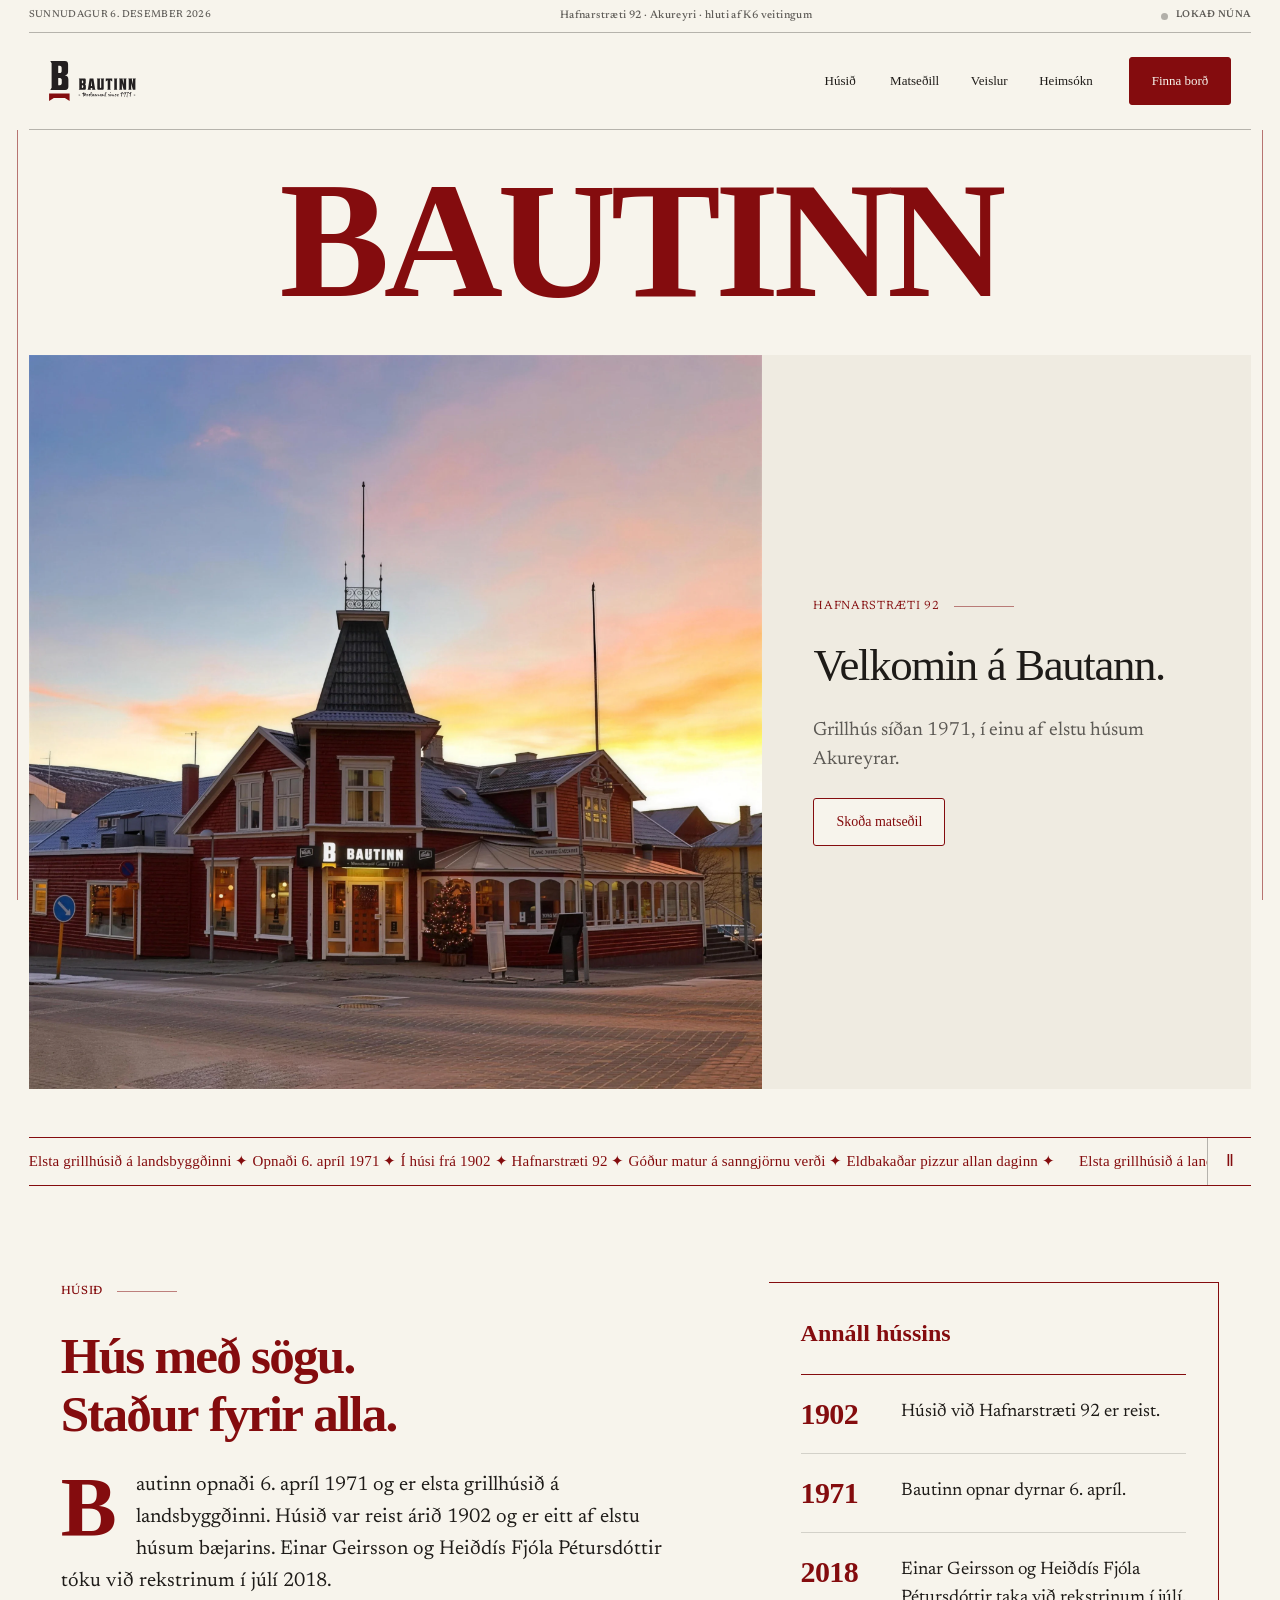
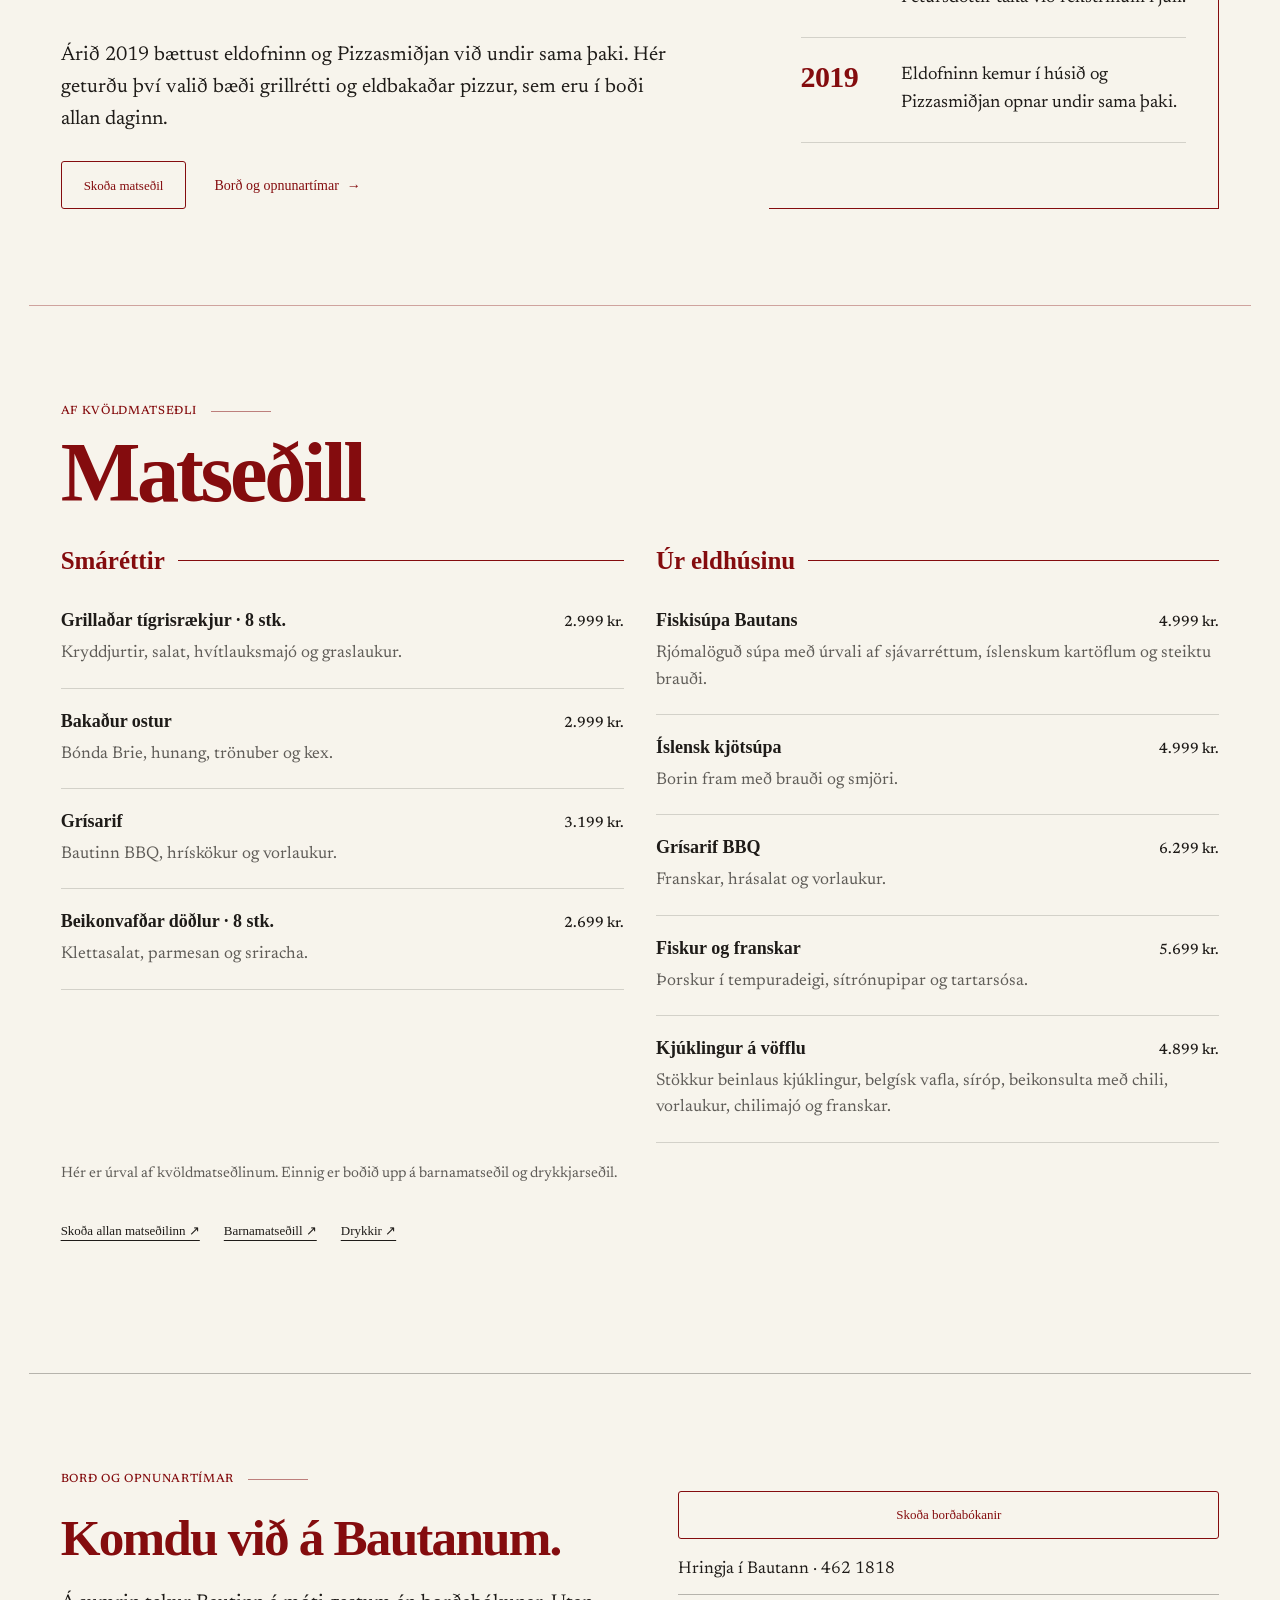
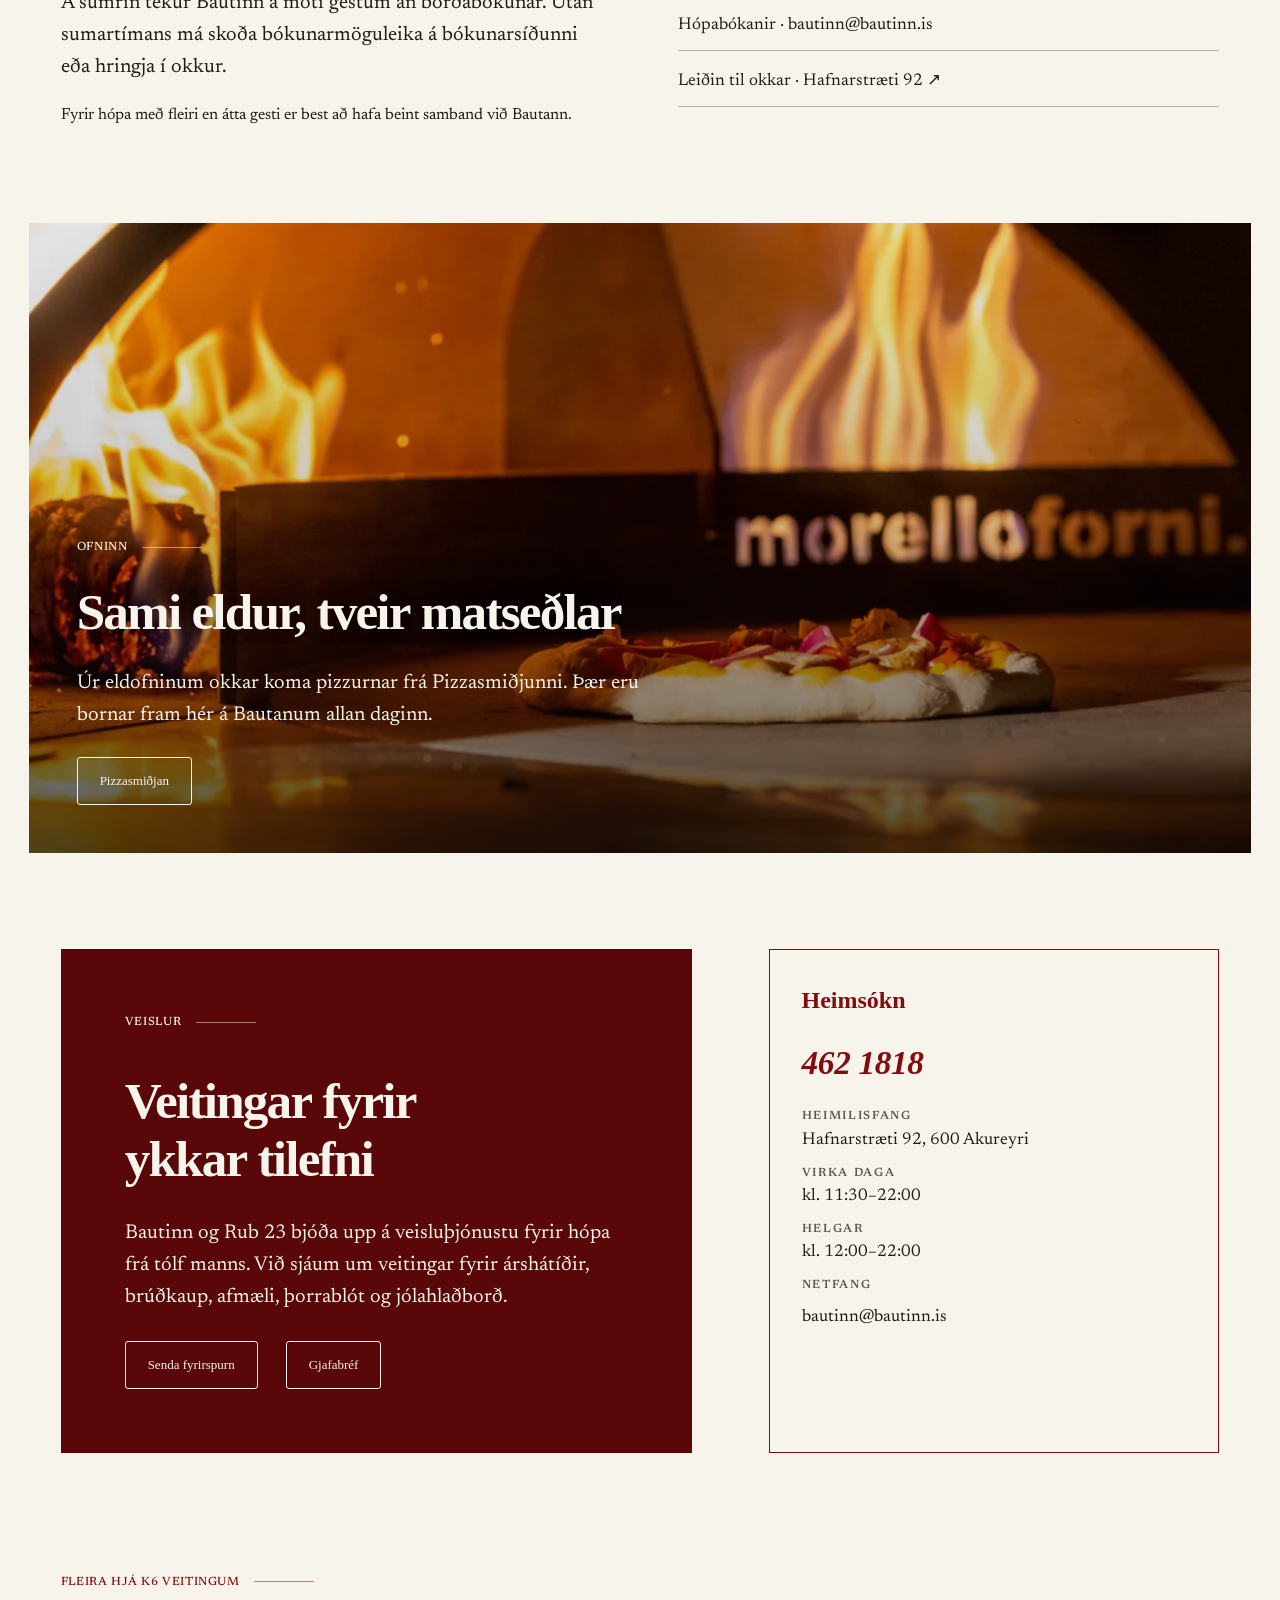
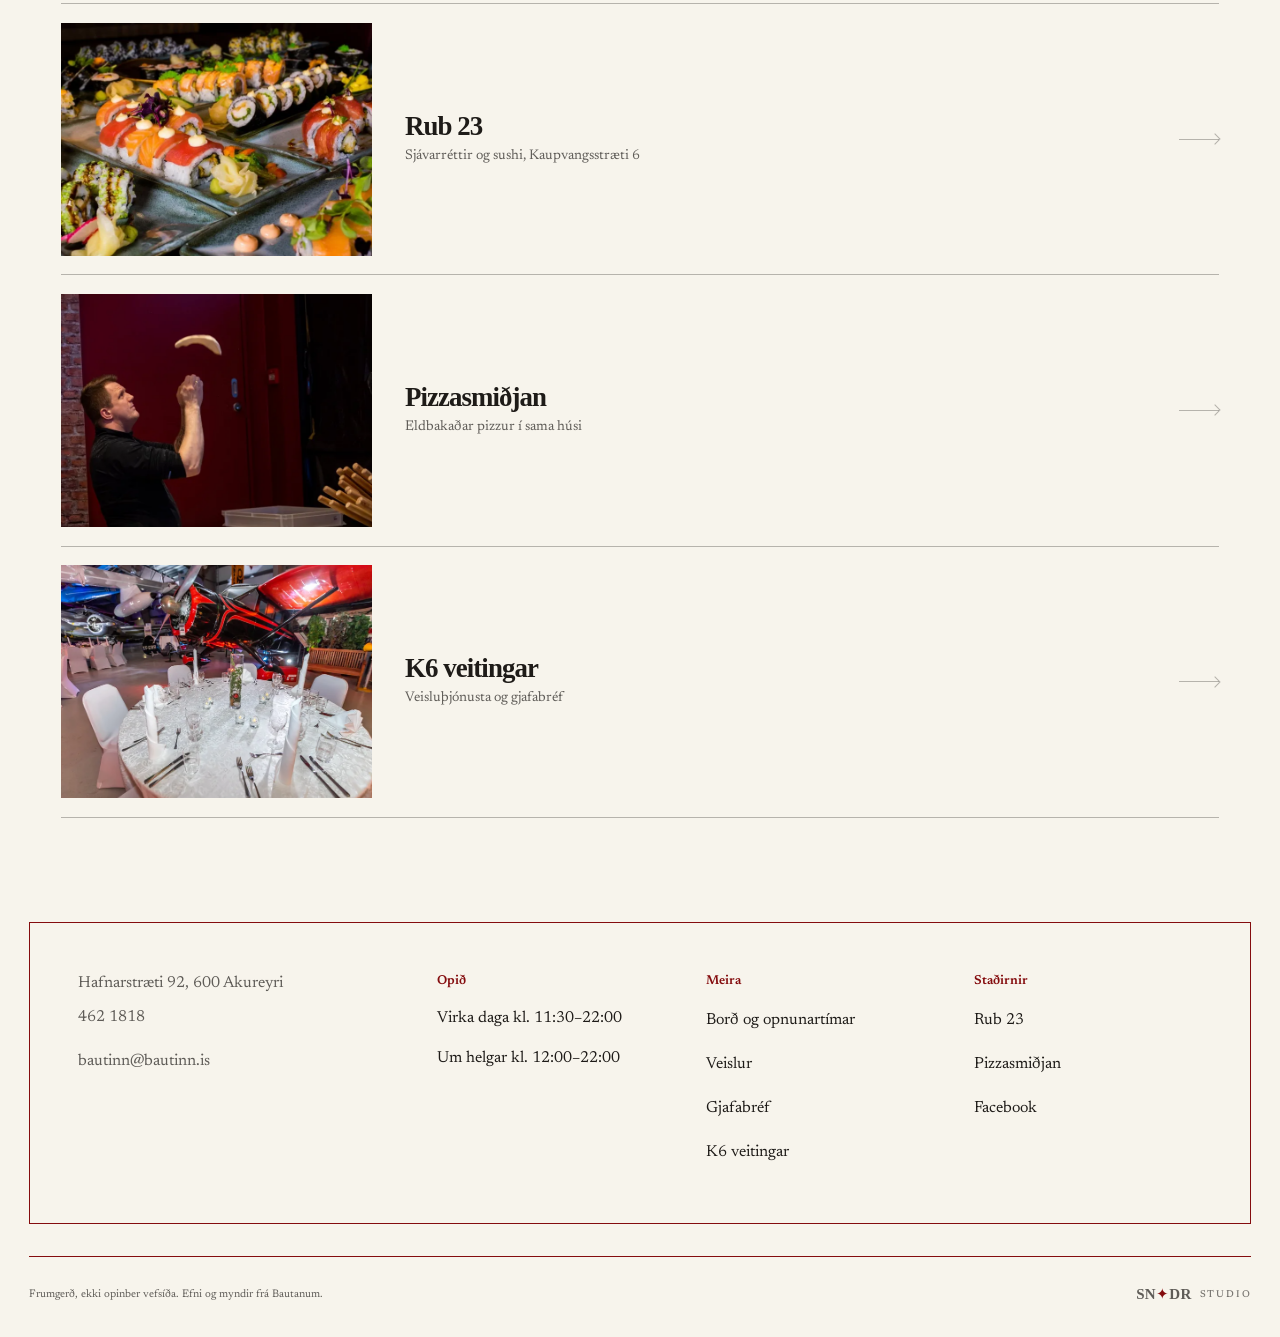
==== commit a67eb676: "Deploy 6b8fdb4 (noindex preview)" ====
--- a/bautinn.html
+++ b/bautinn.html
@@ -18,7 +18,7 @@
 <link rel="stylesheet" href="assets/css/editorial.css?v=dbba8318">
 <link rel="stylesheet" href="assets/css/type-and-menu.css?v=db90e70c">
 <link rel="stylesheet" href="assets/css/mobile-experience.css?v=ed497c79">
-<link rel="stylesheet" href="assets/css/showcase.css?v=949523f1">
+<link rel="stylesheet" href="assets/css/showcase.css?v=d8eb4386">
 <script type="application/ld+json">
 {"@context":"https://schema.org","@type":"Restaurant","name":"Bautinn","url":"https://bautinn.is/","telephone":"+354-462-1818","email":"bautinn@bautinn.is","foundingDate":"1971-04-06","parentOrganization":{"@type":"Organization","name":"K6 veitingar"},
 "address":{"@type":"PostalAddress","streetAddress":"Hafnarstræti 92","postalCode":"600","addressLocality":"Akureyri","addressCountry":"IS"},
@@ -168,10 +168,10 @@
   <section class="sec sec--tight" aria-label="Fleira hjá K6 veitingum">
     <p class="kicker">Fleira hjá K6 veitingum</p>
     <div class="sibs" data-in>
-      <a class="sib" href="rub23.html"><p class="sib__n">Rub 23</p><p class="sib__t">Sjávarréttir og sushi, Kaupvangsstræti 6</p></a>
-      <a class="sib" href="pizzasmidjan.html"><p class="sib__n">Pizzasmiðjan</p><p class="sib__t">Eldbakaðar pizzur í sama húsi</p></a>
-      <a class="sib" href="index.html"><p class="sib__n">K6 veitingar</p><p class="sib__t">Veisluþjónusta og gjafabréf</p></a>
-    </div>
+          <a class="sib" href="rub23.html" style="--sib-accent:#B0141A"><span class="sib__fig"><img src="assets/img/w/rub-03-800.webp" srcset="assets/img/w/rub-03-800.webp 800w" sizes="(min-width:48em) 26vw, 38vw" alt="Sushi borið fram á Rub 23" width="800" height="534" loading="lazy" decoding="async"></span><span class="sib__txt"><span class="sib__n">Rub 23</span><span class="sib__t">Sjávarréttir og sushi, Kaupvangsstræti 6</span></span><span class="sib__go" aria-hidden="true"></span></a>
+          <a class="sib" href="pizzasmidjan.html" style="--sib-accent:#9C0B1A"><span class="sib__fig"><img src="assets/img/w/pz-05-800.webp" srcset="assets/img/w/pz-05-800.webp 800w, assets/img/w/pz-05-1400.webp 1400w" sizes="(min-width:48em) 26vw, 38vw" alt="Pizzabakari kastar deigi upp í loft" width="800" height="534" loading="lazy" decoding="async"></span><span class="sib__txt"><span class="sib__n">Pizzasmiðjan</span><span class="sib__t">Eldbakaðar pizzur í sama húsi</span></span><span class="sib__go" aria-hidden="true"></span></a>
+          <a class="sib" href="index.html" style="--sib-accent:#B3121A"><span class="sib__fig"><img src="assets/img/w/k6-03-800.webp" srcset="assets/img/w/k6-03-800.webp 800w, assets/img/w/k6-03-1400.webp 1400w" sizes="(min-width:48em) 26vw, 38vw" alt="Veisluborð lögð fyrir hóp, á vegum K6 veitinga" width="800" height="533" loading="lazy" decoding="async"></span><span class="sib__txt"><span class="sib__n">K6 veitingar</span><span class="sib__t">Veisluþjónusta og gjafabréf</span></span><span class="sib__go" aria-hidden="true"></span></a>
+        </div>
   </section>
 
   <footer class="foot">
--- a/assets/css/showcase.css
+++ b/assets/css/showcase.css
@@ -27,13 +27,19 @@
 .venues__heading h2{font:500 clamp(32px,3.5vw,54px)/1.15 var(--serif);letter-spacing:-.035em;margin:0;color:var(--ink)}
 .venues__heading>p{font:400 19px/1.5 var(--text);margin:0 0 4px;color:var(--ink-66)}
 .venues__grid{display:grid;grid-template-columns:repeat(3,minmax(0,1fr));gap:32px}
-.venue{--venue-ease:cubic-bezier(.22,1,.36,1);min-width:0}
+.venue{--venue-ease:cubic-bezier(.22,1,.36,1);min-width:0;position:relative}
 .venue__photo{position:relative;display:block;aspect-ratio:4/3;overflow:hidden;background:var(--paper-2);isolation:isolate}
+/* The 01/02/03 index sits on whatever the photograph happens to be. On the Bautinn
+   sunset it landed white-on-pale-sky at 1.19:1, so the corner carries its own scrim
+   rather than trusting the picture. */
+.venue__photo{--num-scrim:1}
+.venue::before{content:'';position:absolute;top:0;left:0;width:44%;height:34%;z-index:1;pointer-events:none;
+  background:linear-gradient(150deg,rgba(18,15,13,.62),rgba(18,15,13,.28) 46%,transparent 78%)}
 .venue__photo::before,.venue__photo::after{content:'';position:absolute;pointer-events:none;z-index:1}
 .venue__photo::before{inset:0;background:linear-gradient(115deg,rgba(20,17,15,.34),transparent 46%);opacity:0;transition:opacity 220ms var(--venue-ease)}
 .venue__photo::after{inset:12px;border:1px solid rgba(247,244,236,.84);opacity:0;transform:scale(.975);transition:transform 280ms var(--venue-ease),opacity 180ms linear}
 .venue__photo img{position:relative;z-index:0;width:100%;height:100%;object-fit:cover;display:block;transform:scale(1.001);transition:transform 280ms var(--venue-ease)}
-.venue__number{position:absolute;z-index:2;top:18px;left:18px;color:white;font:500 13px/1 var(--serif);text-shadow:0 1px 5px #000;transition:transform 240ms var(--venue-ease)}
+.venue__number{position:absolute;z-index:2;top:18px;left:18px;color:#fff;font:600 13px/1 var(--serif);text-shadow:0 1px 3px rgba(0,0,0,.85);transition:transform 240ms var(--venue-ease)}
 .venue__body{padding:28px 0 0;display:flex;flex-direction:column}
 .venue__brand{height:82px;display:flex;align-items:center;margin:0 0 24px}
 .venue__brand img{height:72px;width:180px;object-fit:contain;object-position:left center}
@@ -116,3 +122,42 @@
 .sndr__studio{font-family:var(--text);font-weight:500;font-size:10px;letter-spacing:.18em;line-height:1;opacity:.85}
 @media(hover:hover) and (pointer:fine){.sndr:hover{color:var(--red-ink)}}
 @media(max-width:767px){.foot__base{align-items:flex-start;flex-direction:column;gap:10px}.sndr{min-height:44px}}
+
+/* ---------- the sibling index: where else to eat in the family ----------
+   One pattern on every page. A real <img> per destination rather than nth-child
+   background images, so the row is responsive, lazy-loaded and survives a
+   reordering. No 01/02/03: three sibling restaurants are a set, not a sequence,
+   and a numbered marker on a set is decoration pretending to be information.
+   Each row carries its destination's OWN red in --sib-accent. */
+.sibs{display:grid;gap:0;background:transparent;border:0;border-top:1px solid var(--hair-2)}
+.sib{position:relative;display:grid;grid-template-columns:minmax(6.5rem,.42fr) minmax(0,1fr) auto;
+  align-items:center;gap:clamp(1rem,2.6vw,2.25rem);padding:clamp(.85rem,1.5vw,1.15rem) 0;
+  border-bottom:1px solid var(--hair-2);background:transparent;text-decoration:none;
+  transition:background 320ms var(--venue-ease,cubic-bezier(.22,1,.36,1))}
+.sib__fig{overflow:hidden;aspect-ratio:4/3;background:var(--paper-2);align-self:stretch;min-height:0}
+.sib__fig img{width:100%;height:100%;object-fit:cover;display:block;transform:scale(1.01);
+  transition:transform 700ms cubic-bezier(.22,1,.36,1)}
+.sib__txt{display:grid;gap:.28rem;min-width:0}
+.sib__n{font:600 clamp(1.35rem,2.1vw,1.95rem)/1.1 var(--serif);letter-spacing:-.035em;
+  color:var(--ink);text-transform:none;transition:color 260ms ease}
+.sib__t{font:400 clamp(.875rem,1.05vw,1rem)/1.5 var(--text);color:var(--ink-66);font-style:normal}
+.sib__go{flex:none;width:2.5rem;height:1px;background:var(--hair-2);position:relative;
+  transition:background 260ms ease,width 420ms cubic-bezier(.22,1,.36,1)}
+.sib__go::after{content:'';position:absolute;right:0;top:50%;width:.5rem;height:.5rem;
+  border-top:1px solid currentColor;border-right:1px solid currentColor;
+  transform:translateY(-50%) rotate(45deg);color:var(--hair-2);transition:color 260ms ease}
+@media (hover:hover) and (pointer:fine){
+  .sib:hover{background:var(--red-wash)}
+  .sib:hover .sib__fig img{transform:scale(1.07)}
+  .sib:hover .sib__n{color:var(--sib-accent,var(--red-ink))}
+  .sib:hover .sib__go{width:3.75rem;background:var(--sib-accent,var(--red-ink))}
+  .sib:hover .sib__go::after{color:var(--sib-accent,var(--red-ink))}
+}
+.sib:focus-visible{outline:2px solid var(--sib-accent,var(--red));outline-offset:-2px}
+.sib:focus-visible .sib__n{color:var(--sib-accent,var(--red-ink))}
+.sib:focus-visible .sib__go{width:3.75rem;background:var(--sib-accent,var(--red-ink))}
+@media(max-width:47.99em){
+  .sib{grid-template-columns:minmax(5rem,.4fr) minmax(0,1fr);gap:1rem;padding:.8rem 0}
+  .sib__go{display:none}
+}
+@media(prefers-reduced-motion:reduce){.sib,.sib__fig img,.sib__n,.sib__go{transition:none}}
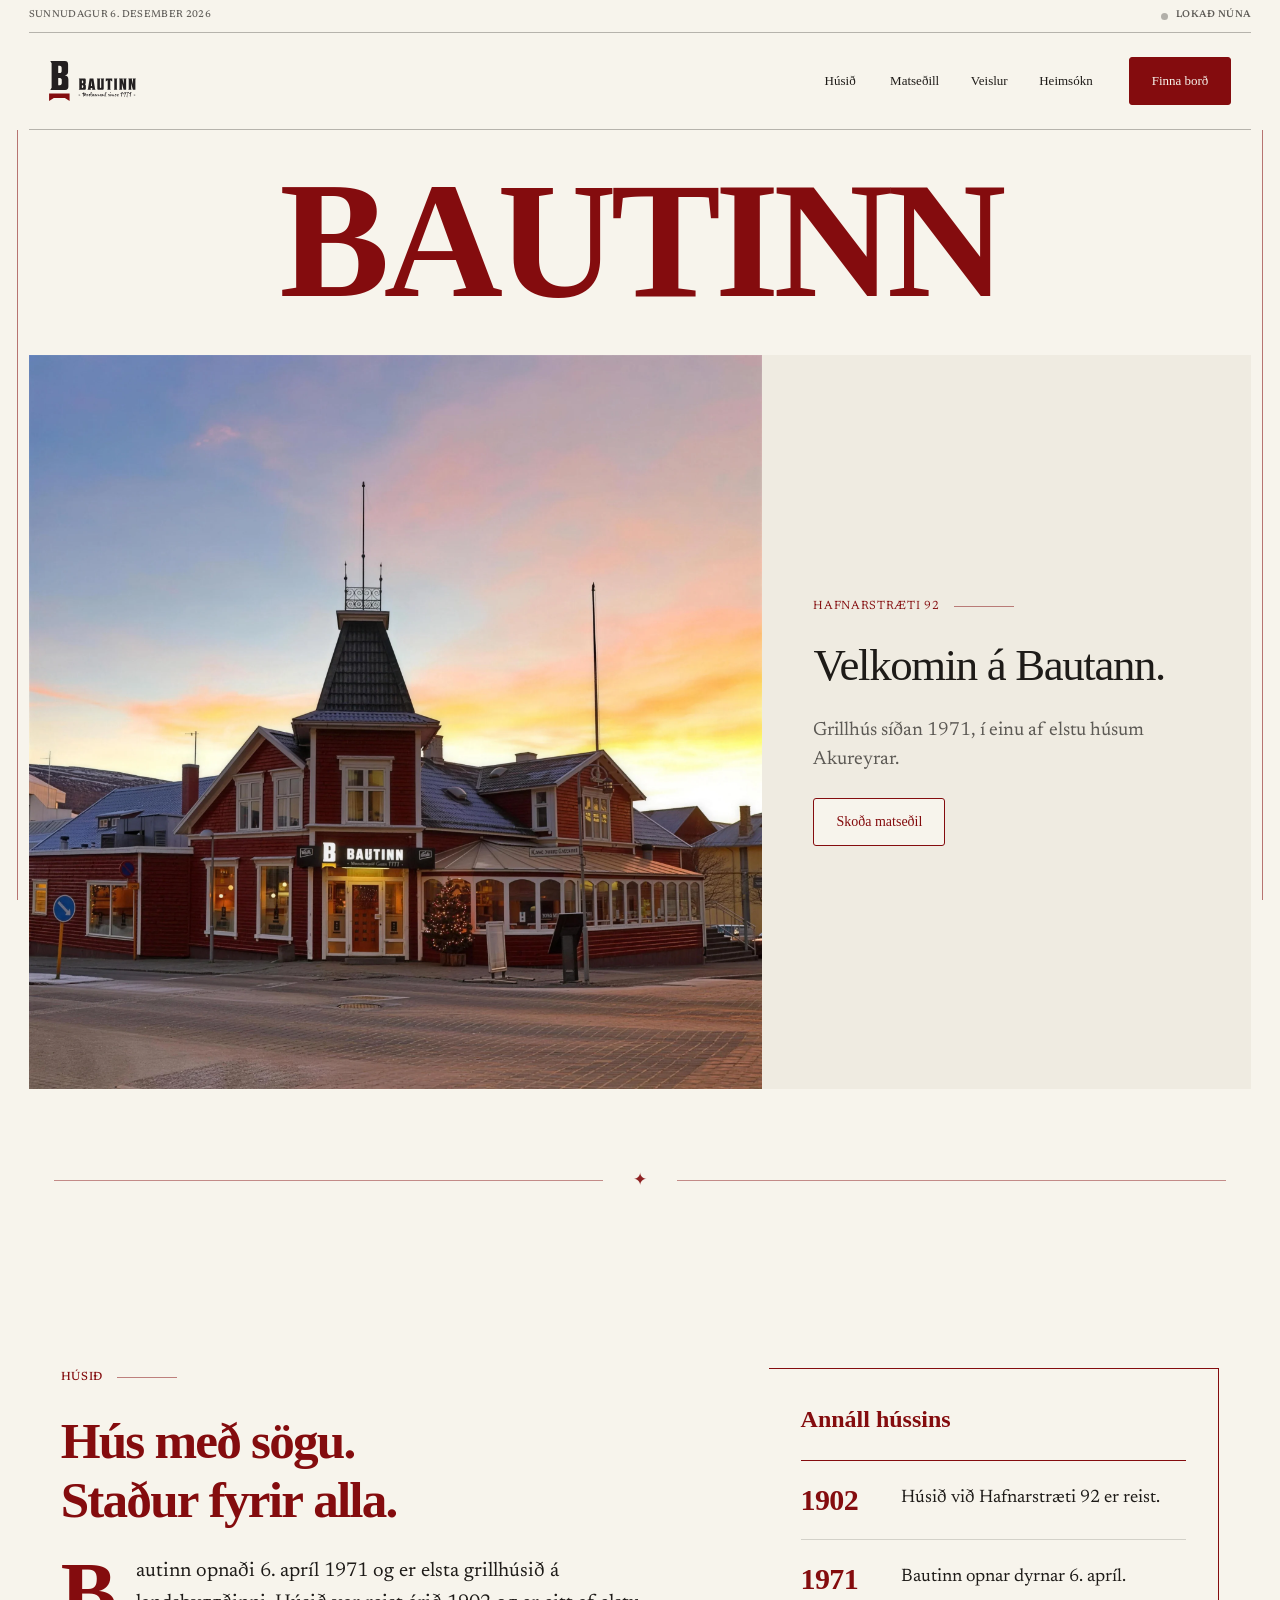
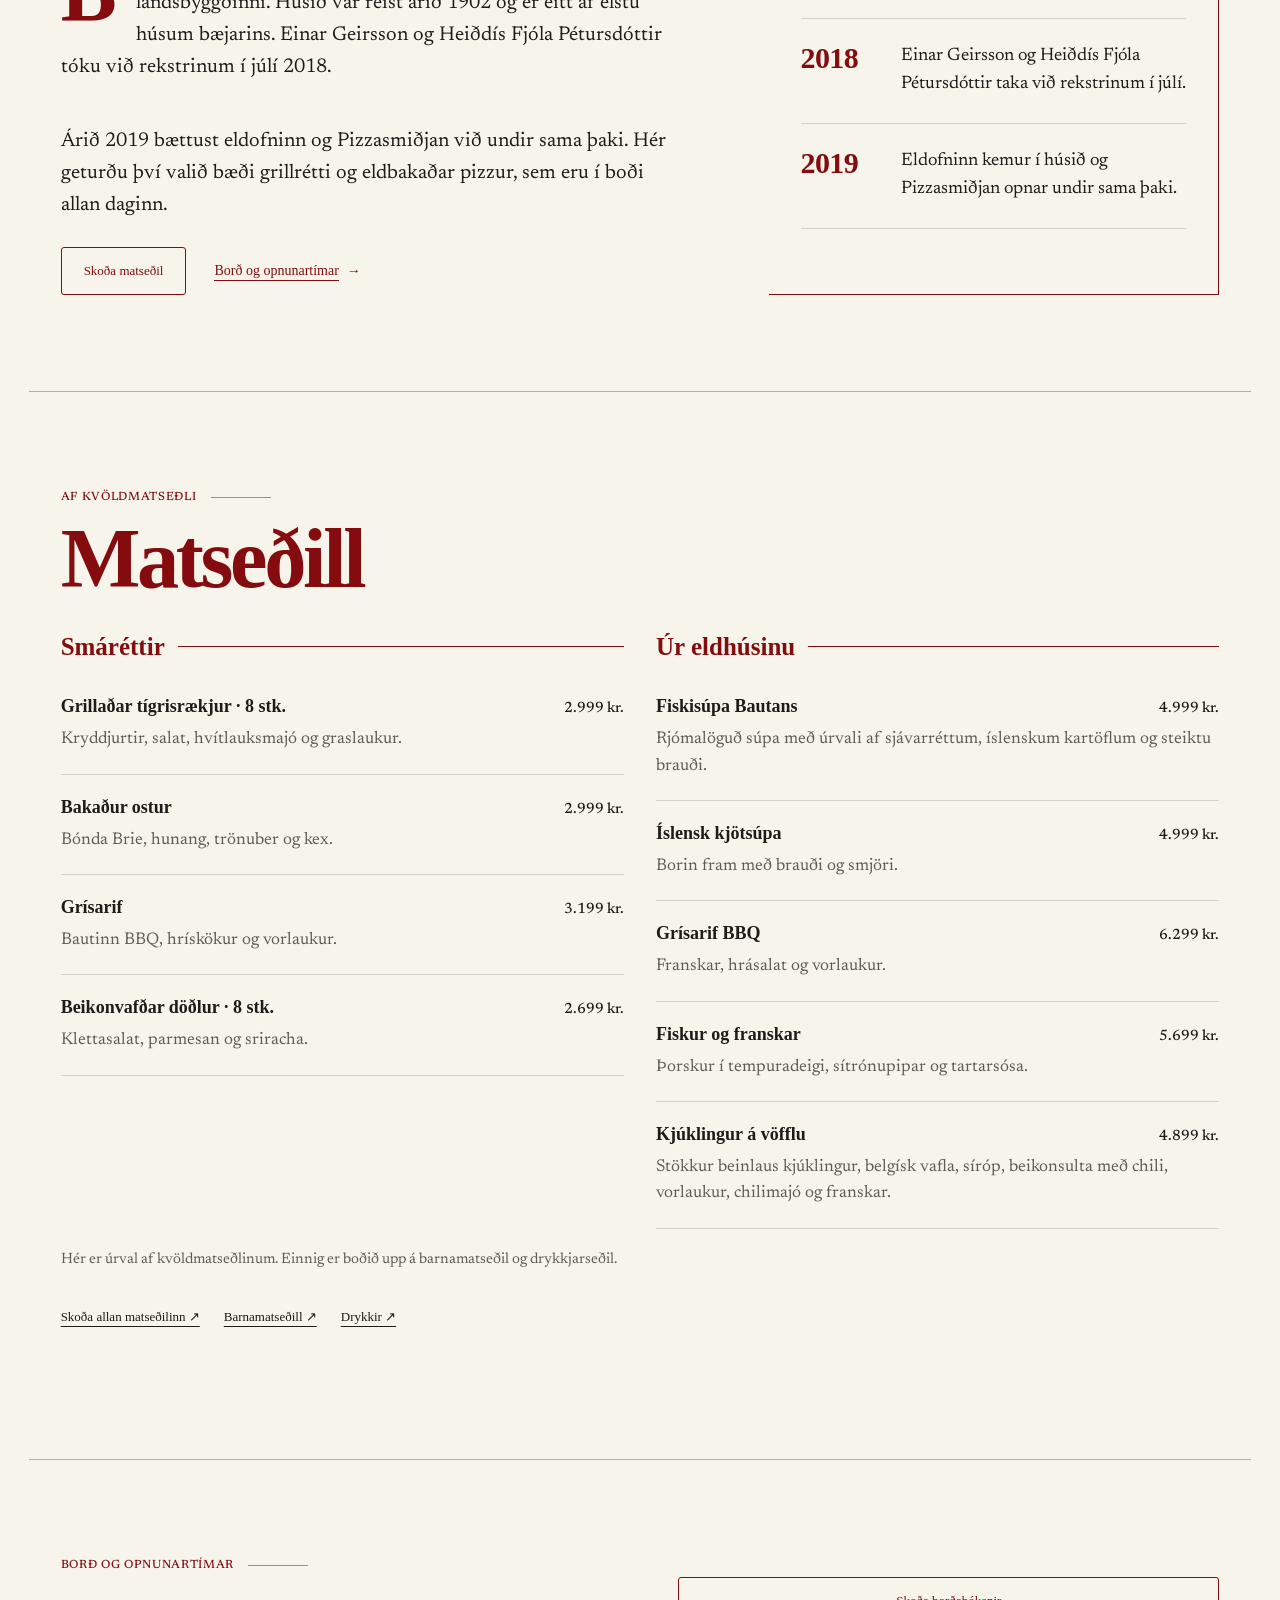
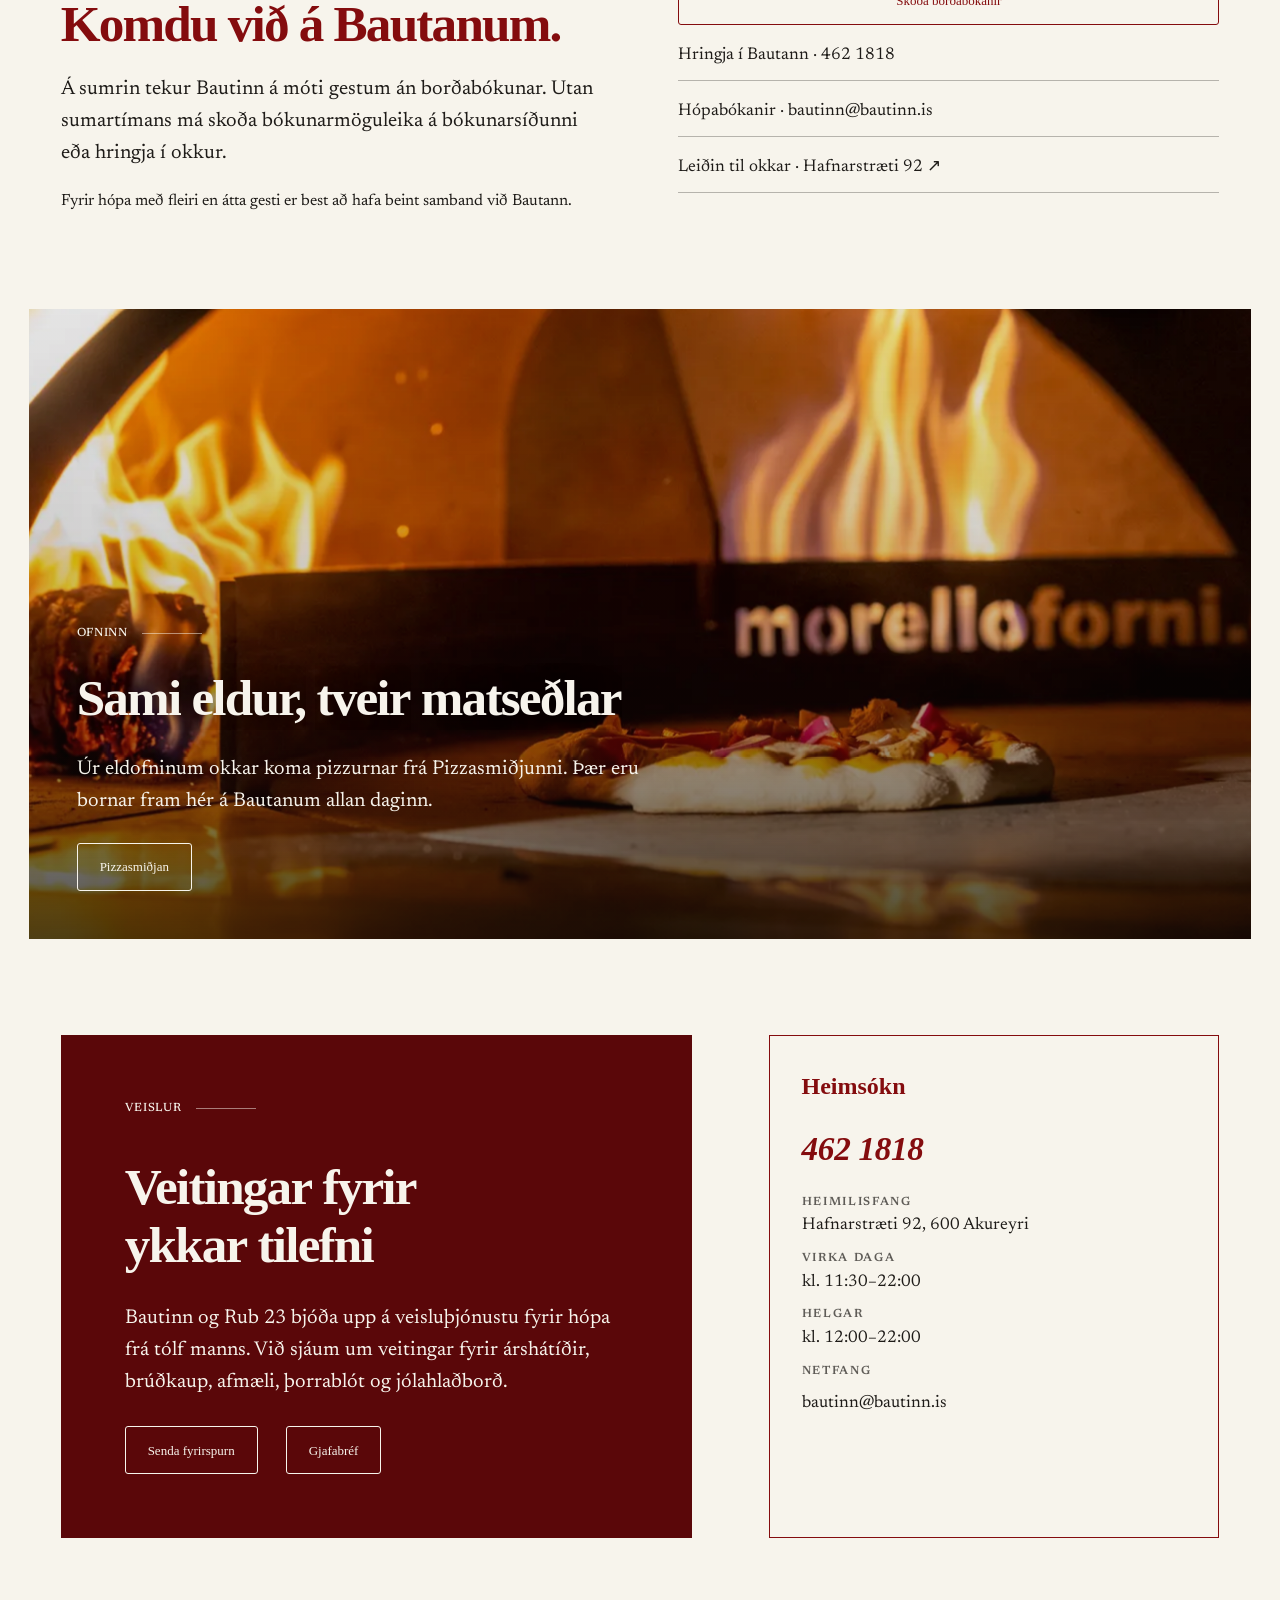
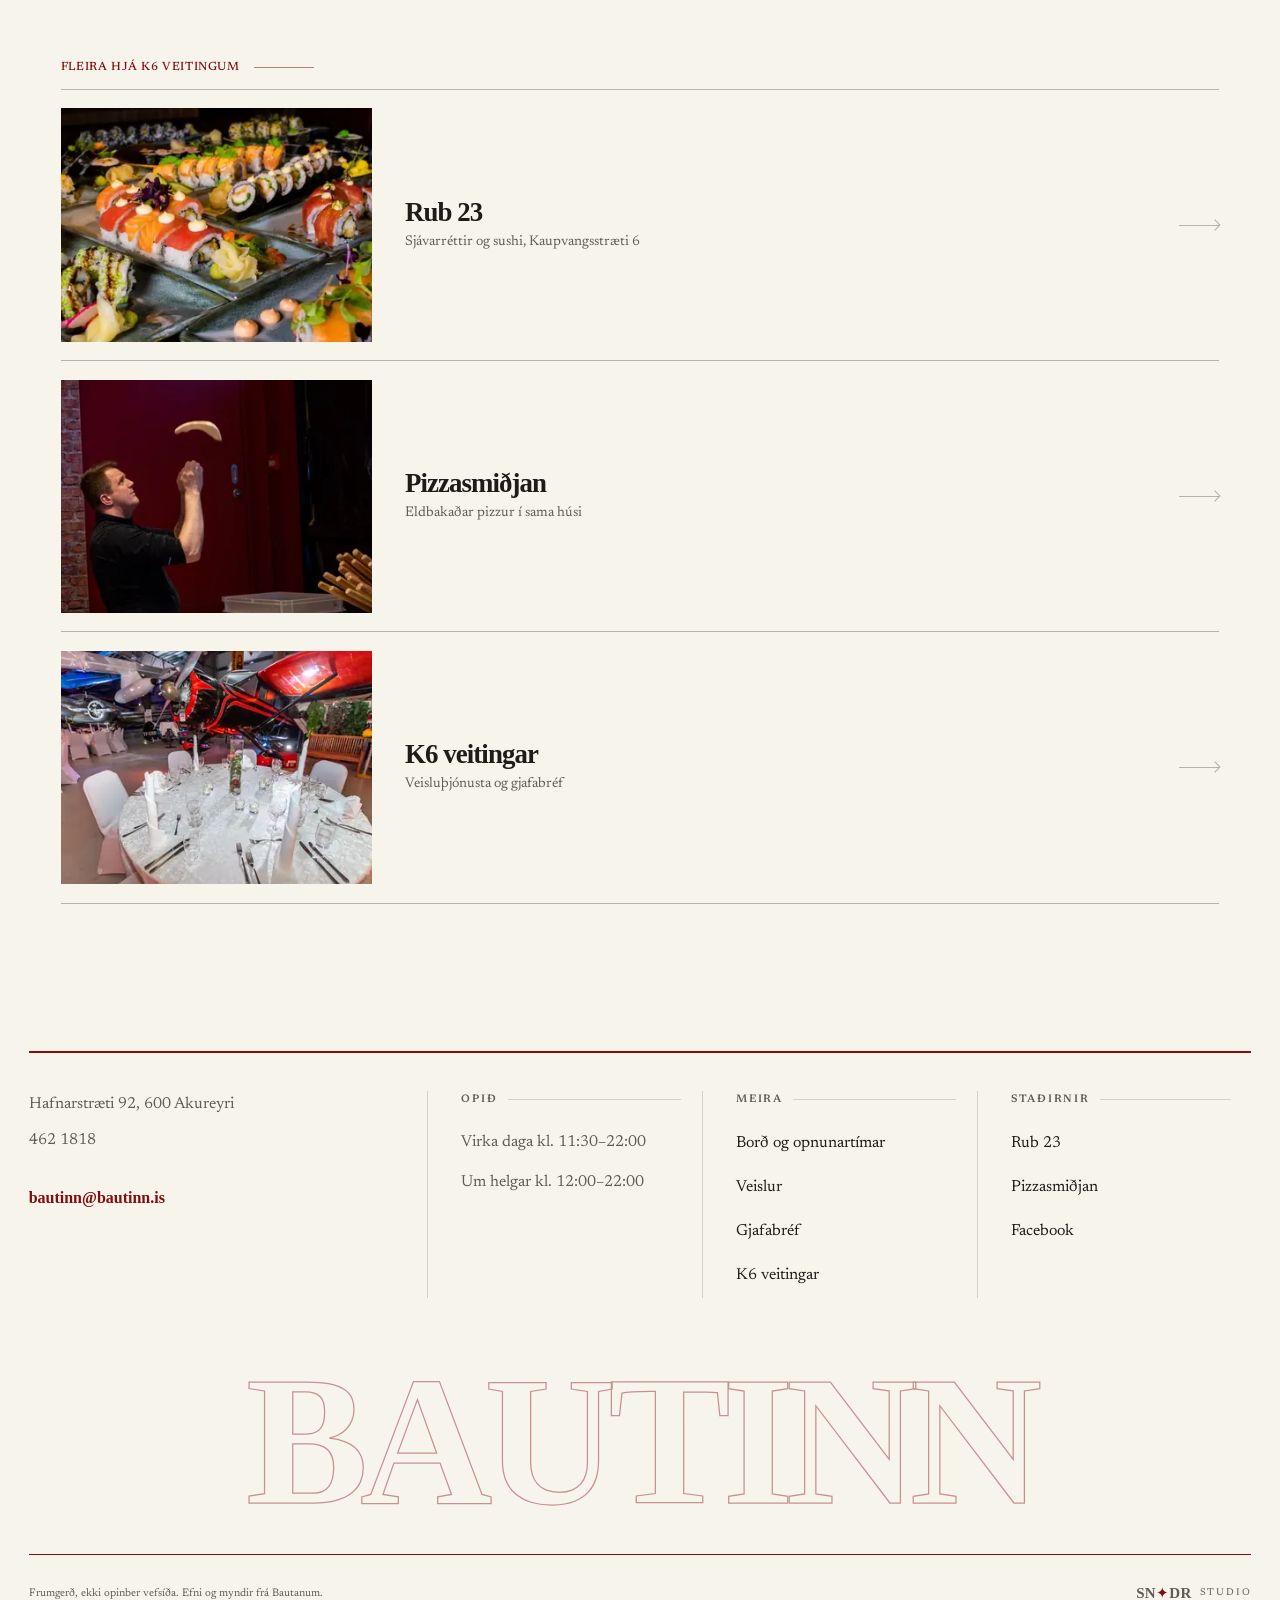
==== commit b681a4c4: "Deploy 5ddf57e (noindex preview)" ====
--- a/bautinn.html
+++ b/bautinn.html
@@ -14,11 +14,12 @@
 <link rel="icon" href="assets/img/icons/icon-bautinn-32.png" sizes="32x32" type="image/png">
 <link rel="icon" href="assets/img/icons/icon-bautinn-512.png" sizes="512x512" type="image/png">
 <link rel="apple-touch-icon" href="assets/img/icons/icon-bautinn-180.png">
-<link rel="stylesheet" href="assets/css/system.css?v=a8c07ab9">
-<link rel="stylesheet" href="assets/css/editorial.css?v=dbba8318">
-<link rel="stylesheet" href="assets/css/type-and-menu.css?v=db90e70c">
-<link rel="stylesheet" href="assets/css/mobile-experience.css?v=ed497c79">
+<link rel="stylesheet" href="assets/css/system.css?v=19f88beb">
+<link rel="stylesheet" href="assets/css/editorial.css?v=507259a4">
+<link rel="stylesheet" href="assets/css/type-and-menu.css?v=b4243ab7">
+<link rel="stylesheet" href="assets/css/mobile-experience.css?v=7d18c7a7">
 <link rel="stylesheet" href="assets/css/showcase.css?v=d8eb4386">
+<link rel="stylesheet" href="assets/css/interaction.css?v=b63ed551">
 <script type="application/ld+json">
 {"@context":"https://schema.org","@type":"Restaurant","name":"Bautinn","url":"https://bautinn.is/","telephone":"+354-462-1818","email":"bautinn@bautinn.is","foundingDate":"1971-04-06","parentOrganization":{"@type":"Organization","name":"K6 veitingar"},
 "address":{"@type":"PostalAddress","streetAddress":"Hafnarstræti 92","postalCode":"600","addressLocality":"Akureyri","addressCountry":"IS"},
@@ -32,7 +33,6 @@
 <header class="mast">
   <div class="folio">
     <span data-date>Akureyri</span>
-    <span class="folio__mid">Hafnarstræti 92 · Akureyri · hluti af K6 veitingum</span>
     <span class="status" data-hours='{"0":[["12:00","22:00"]],"1":[["11:30","22:00"]],"2":[["11:30","22:00"]],"3":[["11:30","22:00"]],"4":[["11:30","22:00"]],"5":[["11:30","22:00"]],"6":[["12:00","22:00"]]}'>Opnunartími</span>
   </div>
   <div class="mast__row">
@@ -70,9 +70,7 @@
   </section>
 
   <!-- the house: story plus the annáll -->
-  <div class="ticker" data-speed=".42" aria-hidden="true">
-    <div class="ticker__track"><div class="ticker__item">Elsta grillhúsið á landsbyggðinni ✦ Opnaði 6. apríl 1971 ✦ Í húsi frá 1902 ✦ Hafnarstræti 92 ✦ Góður matur á sanngjörnu verði ✦ Eldbakaðar pizzur allan daginn ✦</div></div>
-  </div>
+  <div class="brk" role="presentation"><i class="brk__r rule"></i><span class="brk__m" aria-hidden="true">✦</span><i class="brk__r rule"></i></div>
 <section class="sec" id="husid">
     <div class="cols cols--7-5 colrule">
       <div class="story" data-reveal-group>
@@ -168,19 +166,24 @@
   <section class="sec sec--tight" aria-label="Fleira hjá K6 veitingum">
     <p class="kicker">Fleira hjá K6 veitingum</p>
     <div class="sibs" data-in>
-          <a class="sib" href="rub23.html" style="--sib-accent:#B0141A"><span class="sib__fig"><img src="assets/img/w/rub-03-800.webp" srcset="assets/img/w/rub-03-800.webp 800w" sizes="(min-width:48em) 26vw, 38vw" alt="Sushi borið fram á Rub 23" width="800" height="534" loading="lazy" decoding="async"></span><span class="sib__txt"><span class="sib__n">Rub 23</span><span class="sib__t">Sjávarréttir og sushi, Kaupvangsstræti 6</span></span><span class="sib__go" aria-hidden="true"></span></a>
-          <a class="sib" href="pizzasmidjan.html" style="--sib-accent:#9C0B1A"><span class="sib__fig"><img src="assets/img/w/pz-05-800.webp" srcset="assets/img/w/pz-05-800.webp 800w, assets/img/w/pz-05-1400.webp 1400w" sizes="(min-width:48em) 26vw, 38vw" alt="Pizzabakari kastar deigi upp í loft" width="800" height="534" loading="lazy" decoding="async"></span><span class="sib__txt"><span class="sib__n">Pizzasmiðjan</span><span class="sib__t">Eldbakaðar pizzur í sama húsi</span></span><span class="sib__go" aria-hidden="true"></span></a>
-          <a class="sib" href="index.html" style="--sib-accent:#B3121A"><span class="sib__fig"><img src="assets/img/w/k6-03-800.webp" srcset="assets/img/w/k6-03-800.webp 800w, assets/img/w/k6-03-1400.webp 1400w" sizes="(min-width:48em) 26vw, 38vw" alt="Veisluborð lögð fyrir hóp, á vegum K6 veitinga" width="800" height="533" loading="lazy" decoding="async"></span><span class="sib__txt"><span class="sib__n">K6 veitingar</span><span class="sib__t">Veisluþjónusta og gjafabréf</span></span><span class="sib__go" aria-hidden="true"></span></a>
+          <a class="sib" href="rub23.html" style="--sib-accent:#B0141A"><span class="sib__fig"><img src="assets/img/w/rub-03-800.webp" srcset="assets/img/w/rub-03-400.webp 400w, assets/img/w/rub-03-800.webp 800w" sizes="(min-width:48em) 26vw, 38vw" alt="Sushi borið fram á Rub 23" width="800" height="534" loading="lazy" decoding="async"></span><span class="sib__txt"><span class="sib__n">Rub 23</span><span class="sib__t">Sjávarréttir og sushi, Kaupvangsstræti 6</span></span><span class="sib__go" aria-hidden="true"></span></a>
+          <a class="sib" href="pizzasmidjan.html" style="--sib-accent:#9C0B1A"><span class="sib__fig"><img src="assets/img/w/pz-05-800.webp" srcset="assets/img/w/pz-05-400.webp 400w, assets/img/w/pz-05-800.webp 800w, assets/img/w/pz-05-1400.webp 1400w" sizes="(min-width:48em) 26vw, 38vw" alt="Pizzabakari kastar deigi upp í loft" width="800" height="534" loading="lazy" decoding="async"></span><span class="sib__txt"><span class="sib__n">Pizzasmiðjan</span><span class="sib__t">Eldbakaðar pizzur í sama húsi</span></span><span class="sib__go" aria-hidden="true"></span></a>
+          <a class="sib" href="index.html" style="--sib-accent:#B3121A"><span class="sib__fig"><img src="assets/img/w/k6-03-800.webp" srcset="assets/img/w/k6-03-400.webp 400w, assets/img/w/k6-03-800.webp 800w, assets/img/w/k6-03-1400.webp 1400w" sizes="(min-width:48em) 26vw, 38vw" alt="Veisluborð lögð fyrir hóp, á vegum K6 veitinga" width="800" height="533" loading="lazy" decoding="async"></span><span class="sib__txt"><span class="sib__n">K6 veitingar</span><span class="sib__t">Veisluþjónusta og gjafabréf</span></span><span class="sib__go" aria-hidden="true"></span></a>
         </div>
   </section>
 
   <footer class="foot">
     <div class="foot__box">
-      <div><p class="small">Hafnarstræti 92, 600 Akureyri<br><a href="tel:+3544621818">462 1818</a><br><a href="mailto:bautinn@bautinn.is">bautinn@bautinn.is</a></p></div>
+      <div class="foot__id">
+        <p class="small">Hafnarstræti 92, 600 Akureyri<br><a href="tel:+3544621818">462 1818</a></p>
+        <a class="foot__mail" href="mailto:bautinn@bautinn.is">bautinn@bautinn.is</a>
+      </div>
       <div><h3>Opið</h3><ul><li>Virka daga kl. 11:30–22:00</li><li>Um helgar kl. 12:00–22:00</li></ul></div>
       <div><h3>Meira</h3><ul><li><a href="#bokabord">Borð og opnunartímar</a></li><li><a href="#veislur">Veislur</a></li><li><a href="https://k6veitingar.is/is/gjafabref" rel="noopener">Gjafabréf</a></li><li><a href="index.html">K6 veitingar</a></li></ul></div>
       <div><h3>Staðirnir</h3><ul><li><a href="rub23.html">Rub 23</a></li><li><a href="pizzasmidjan.html">Pizzasmiðjan</a></li><li><a href="https://www.facebook.com/Bautinn-179320098766418/" rel="noopener">Facebook</a></li></ul></div>
     </div>
+
+    <p class="foot__word" aria-hidden="true">Bautinn</p>
 
     <div class="foot__base"><p class="foot__note">Frumgerð, ekki opinber vefsíða. Efni og myndir frá Bautanum.</p><a class="sndr" href="https://sndrstudio.is" target="_blank" rel="noopener" aria-label="Hannað af SNDR Studio" data-logotype><span class="sndr__mark">SN<i>✦</i>DR</span><span class="sndr__studio">STUDIO</span></a></div>
   </footer>
@@ -188,6 +191,6 @@
 
 
 <nav class="dock" aria-label="Flýtileiðir"><a href="#matsedill">Matseðill</a><a href="#bokabord">Finna borð</a><a href="#heimsokn">Heimsókn</a></nav>
-<script src="assets/js/motion.js?v=bf272f6d" defer></script>
+<script src="assets/js/motion.js?v=8e75b182" defer></script>
 </body>
 </html>
--- a/assets/css/system.css
+++ b/assets/css/system.css
@@ -97,7 +97,6 @@
 .mast{position:relative;z-index:60;background:var(--paper);padding-inline:calc(var(--rail) + .75rem)}
 .folio{display:flex;align-items:center;justify-content:space-between;gap:1rem;font-size:.75rem;letter-spacing:.06em;text-transform:uppercase;font-weight:500;color:var(--ink-66);padding:.55rem 0;border-bottom:1px solid var(--red)}
 .folio>*{min-height:28px;display:inline-flex;align-items:center;gap:.5rem}
-.folio__mid{display:none}@media(min-width:48em){.folio__mid{display:inline-flex}}
 .mast__row{display:grid;grid-template-columns:1fr auto 1fr;align-items:center;gap:1rem;padding:.9rem 0 .8rem}
 @media(max-width:47.99em){
   .mast__row{grid-template-columns:1fr auto;padding:.7rem 0}
@@ -159,12 +158,13 @@
 .menu__meta{display:grid;gap:.15rem;padding-top:1rem;border-top:1px solid var(--red);color:var(--ink-66);font-size:.9375rem;font-style:italic}
 .menu__meta a{display:inline-flex;align-items:center;min-height:44px}
 
-/* ---------- 7. the masthead: a STATIC fitted wordmark, then a moving ticker ----------
+/* ---------- 7. the masthead: a STATIC fitted wordmark ----------
    A scrolling band can only ever show a whole name if one unit is under half the
    viewport; above that there is always an instant with no complete name on screen.
    A masthead is the one element that must read, so it holds still and is fitted to
-   the measure, and the motion moves to the ticker strip beneath it, which is what a
-   broadsheet actually does. */
+   the measure. The scrolling announcement strip that used to sit beneath it is gone:
+   it read as a banner ad, it could never be caught up with, and the chapter division
+   it was really doing is now done by `.brk` (see interaction.css). */
 .masthead{position:relative;padding-block:clamp(.5rem,1.4vw,1.2rem) clamp(.2rem,.6vw,.5rem)}
 .wordmark{margin:0;padding-right:var(--word-reserve,0);font-family:var(--serif);font-weight:800;text-transform:uppercase;
   font-size:var(--word-fs,clamp(2.6rem,13vw,12rem));line-height:.9;letter-spacing:-.03em;
@@ -181,11 +181,6 @@
   .film__word{font-size:clamp(2.2rem,10.5vw,3.6rem)}
 }
 
-.ticker{overflow:hidden;border-top:2px solid var(--red);border-bottom:1px solid var(--red);padding-block:.5rem;--vskew:0deg}
-.ticker__track{display:flex;width:max-content;will-change:transform;transform:translate3d(var(--mx,0),0,0) skewX(var(--vskew));transition:transform .12s linear}
-@media(prefers-reduced-motion:reduce){.ticker__track{transform:none;transition:none}}
-.ticker__item{padding-right:1.5rem;white-space:nowrap;font-family:var(--serif);font-style:italic;font-weight:600;
-  font-size:clamp(.9375rem,1.15vw,1.125rem);letter-spacing:.01em;color:var(--red-ink)}
 
 /* ---------- 8. the lead: photograph inside the rules ---------- */
 .page{padding-inline:calc(var(--rail) + .75rem)}
--- a/assets/css/editorial.css
+++ b/assets/css/editorial.css
@@ -1,12 +1,12 @@
 /* v5: Claude's editorial foundation, edited for space and SRG-style choreography. */
 :root{--rail:clamp(10px,1.3vw,22px);--t4:.24s;--ease-stamp:cubic-bezier(.23,1,.32,1)}
 body{overflow-x:clip}.rail{opacity:.55;width:1px}.proto{padding:5px 16px;font-size:11px}
-.folio{padding:4px 0;font-size:11px}.folio>*{min-height:24px}.folio__mid{font-style:italic;text-transform:none;font-size:13px;letter-spacing:0}
+.folio{padding:4px 0;font-size:11px}.folio>*{min-height:24px}
 .mast__row{grid-template-columns:1fr auto 1fr;min-height:90px;padding:12px 16px}.mast__logo{border:0;padding:0}.mast__logo img{height:40px}.mast__logo img.wide{height:32px}.mast__end{gap:24px}.mast__nav{gap:20px}.mast__nav a{font-size:16px}.roundbtn{width:58px;height:58px;font-size:9px;display:flex;flex-direction:column;justify-content:center;gap:3px}.roundbtn small{font-size:10px}.stampbtn{transform:rotate(-3deg);border-width:1px;font-size:14px;padding:10px 18px}.mast__rules{height:4px;border-top-width:1px}
 .masthead{padding:28px 0 32px}.wordmark{font-weight:750;line-height:1;overflow:visible}.stamp--mark{width:94px;top:calc(50% - 47px)}
 .film{height:clamp(460px,60svh,680px);min-height:0}.film__title{position:relative;z-index:2;padding:48px 5%;align-self:center;display:grid;gap:22px;justify-items:start;max-width:850px}.film__title .kicker{color:var(--paper)}.film__title .kicker::after{background:var(--paper)}.film__word{position:static;text-align:left;transform:none;padding:0;font-size:clamp(38px,5.2vw,76px);line-height:1.07;letter-spacing:-.025em;pointer-events:auto}.film__word em{font-weight:600;text-transform:none}.film__foot{position:absolute;inset:auto 0 0;padding:20px 5%;align-items:center}.film__foot .kicker{font-size:13px;max-width:66%}.film__ctrl{min-height:44px;border-radius:0;font-size:11px;letter-spacing:.04em;border-width:1px}.film::before{background:linear-gradient(90deg,rgba(10,8,6,.62),rgba(10,8,6,.12)),linear-gradient(0deg,rgba(10,8,6,.4),transparent 40%)}
 .lead{height:clamp(440px,63svh,740px);aspect-ratio:auto}.lead__cap{max-width:600px;left:5%;bottom:8%}.lead__cap p{font-size:19px}.lead__cap .kicker{font-size:16px}.lead img{object-position:center 50%}.b-bautinn .lead img{object-position:center 53%}
-.picker-heading{display:flex;align-items:baseline;justify-content:space-between;gap:24px;padding:64px 16px 24px}.picker-heading p{margin:0}.picker-heading .kicker{font-size:22px}.picker-heading .small{font-size:17px;font-style:italic}.picker{min-height:0;gap:24px;border:0}.pick{border:1px solid var(--red);transition:none}.pick+.pick{border:1px solid var(--red)}.pick__art{flex:none;min-height:0;aspect-ratio:5/4}.pick__body{padding:28px;gap:12px;min-height:225px}.pick__name{font-size:clamp(25px,3vw,43px);font-weight:750;line-height:1.12}.pick__dek{font-size:18px;line-height:1.5}.pick__meta{font-size:11px;letter-spacing:.07em;margin:12px 0 0;gap:12px}.pick__name a::after{inset:0}.picker:hover .pick,.picker .pick:hover{flex-grow:1}.ticker{margin-block:48px 0;padding-block:12px;border-width:1px}.ticker__track{transition:none;will-change:auto}.ticker__item{font-size:18px}.pick__art img{opacity:1}.pick__art canvas{opacity:1}.pick.is-photo .pick__art canvas{opacity:0}
+.picker-heading{display:flex;align-items:baseline;justify-content:space-between;gap:24px;padding:64px 16px 24px}.picker-heading p{margin:0}.picker-heading .kicker{font-size:22px}.picker-heading .small{font-size:17px;font-style:italic}.picker{min-height:0;gap:24px;border:0}.pick{border:1px solid var(--red);transition:none}.pick+.pick{border:1px solid var(--red)}.pick__art{flex:none;min-height:0;aspect-ratio:5/4}.pick__body{padding:28px;gap:12px;min-height:225px}.pick__name{font-size:clamp(25px,3vw,43px);font-weight:750;line-height:1.12}.pick__dek{font-size:18px;line-height:1.5}.pick__meta{font-size:11px;letter-spacing:.07em;margin:12px 0 0;gap:12px}.pick__name a::after{inset:0}.picker:hover .pick,.picker .pick:hover{flex-grow:1}.pick__art img{opacity:1}.pick__art canvas{opacity:1}.pick.is-photo .pick__art canvas{opacity:0}
 .sec{padding:clamp(64px,7.5vw,120px) clamp(12px,2.5vw,40px)}.sec--tight{padding-block:24px 64px}.cols{gap:clamp(40px,6vw,96px)}.colrule>*+*{border-left:0;padding-left:0}.story{gap:26px}.body{font-size:19px;line-height:1.7}.dek{font-size:22px;line-height:1.6;max-width:780px}.h2{font-size:clamp(30px,4.2vw,58px);line-height:1.1}.h3{font-size:clamp(26px,3vw,40px)}.display{font-weight:750}.kicker{margin-bottom:12px}.story .kicker{margin:0}.sec__head{gap:20px;margin-bottom:44px}.sec__head .kicker{margin:0}.box{padding:32px;gap:22px}.box--dbl{box-shadow:none;border-width:1px}.box h3{font-size:24px}.annal li{grid-template-columns:80px 1fr;padding:24px 0;gap:20px}.annal p{font-size:18px;line-height:1.55}.dropcap::first-letter{background:transparent;color:var(--red-ink);padding:0 .08em 0 0;margin:.05em .15em 0 0;font-size:4.2em}
 .panel{padding:clamp(32px,5vw,76px);gap:28px}.panel--photo{padding:0;grid-template-columns:1fr 1fr}.panel--photo>.panel__in{padding:clamp(32px,5vw,72px);gap:28px}.panel--photo .frame{min-height:560px}.tags{gap:12px 24px}.tags li{border:0;padding:0;min-height:0;font-size:17px}.btn{box-shadow:none!important;border-width:1px;font-size:16px;min-height:48px;padding:13px 24px}.btn::before{inset:0}.actions{gap:16px 28px}.link{font-size:18px}.frame--ruled{padding:0;border:0}figure{margin:0}figcaption{font-size:16px;margin-top:14px}.frame img{will-change:auto}.reveal .frame__clip{clip-path:none;transition:none}
 /* Transform-only paper shutter, preserving the original printed-image reveal. */
@@ -19,8 +19,8 @@
 html:not(.motion-ready) .rail,html:not(.motion-ready) .rule,html:not(.motion-ready) .stamp,html:not(.motion-ready) .rise,html:not(.motion-ready) [data-words] .w>span{opacity:1;transform:none}.motion-ready [data-words] .w>span{transition-duration:1s;transition-delay:calc(var(--i,0)*.065s)}
 @media(hover:hover) and (pointer:fine){.pick:hover .pick__art canvas{opacity:.15}.pick:hover .pick__art img{transform:scale(1.035)}.btn:hover::before{transform:scaleX(1)}}
 @media(max-width:1100px){.mast__nav{display:none}.pick__body{padding:24px;min-height:240px}.b-pizzasmidjan .ads--4{grid-template-columns:repeat(2,minmax(0,1fr))}.foot__box{grid-template-columns:1fr 1fr}.panel--photo .h2{font-size:40px}.panel--photo>.panel__in{padding:40px}}
-@media(max-width:959px){.cols{grid-template-columns:1fr}.cfg{grid-template-columns:1fr;gap:24px}.cfg__out{position:static}.b-rub23 #matsedill .cols>.story,.b-bautinn #matsedill .cols>.story{position:static;grid-template-columns:1fr 1fr}.panel--photo{grid-template-columns:1fr}.panel--photo .frame{min-height:400px;max-height:500px}.bar{padding-block:8px}.folio__mid{display:none}}
-@media(max-width:767px){.mast__row{grid-template-columns:1fr auto;min-height:78px;padding:10px 8px}.mast__logo img{height:34px}.mast__logo img.wide{height:26px}.masthead{padding-block:24px}.wordmark{font-weight:750}.folio{font-size:10px}.status{font-size:10px;letter-spacing:.04em}.folio>*{min-height:22px}.roundbtn{width:48px;height:48px}.film{height:530px}.film__title{padding:32px 24px 64px}.film__word{font-size:clamp(30px,8vw,54px)}.film__foot{padding:16px 24px}.film__foot .kicker{font-size:12px;line-height:1.5}.film__ctrl{padding:0 10px}.lead{height:520px}.lead__cap{max-width:85%;left:24px;bottom:32px}.lead__cap p{font-size:18px}.picker-heading{padding:48px 4px 24px;align-items:start;flex-direction:column;gap:8px}.picker-heading .kicker{font-size:21px}.picker{gap:28px}.pick__art{aspect-ratio:4/3}.pick__body{min-height:0;padding:24px;gap:14px}.pick__name{font-size:32px}.pick__meta{margin-top:8px}.ticker{margin-top:32px}.sec{padding:64px 8px}.sec--tight{padding-top:16px;padding-bottom:48px}.h2{font-size:clamp(28px,7.5vw,42px)}.body{font-size:18px;line-height:1.65}.dek{font-size:20px}.box{padding:24px}.annal li{grid-template-columns:64px 1fr;gap:20px;padding:20px 0}.panel{padding:32px 24px}.panel--photo{padding:0}.panel--photo>.panel__in{padding:32px 24px}.panel--photo .h2{font-size:32px}.panel--photo .frame{min-height:320px;max-height:400px}.panel .body{font-size:18px}.btn{font-size:14px;padding:12px 20px}.link{font-size:17px}.strip{grid-template-columns:1fr 1fr;gap:20px}.strip figure:first-child{grid-column:1/-1}.strip figure .frame{aspect-ratio:4/3}.strip figcaption{font-size:13px}.ads--4,.b-pizzasmidjan .ads--4{grid-template-columns:1fr}.ad{padding:28px;gap:14px}.ad__n{font-size:26px}.ad__n .num{font-size:18px}.ad p{font-size:18px}.cfg__out{padding:28px}.chip{font-size:16px;padding:12px 15px}.nums{gap:32px;grid-template-columns:1fr 1fr}.nums b{font-size:74px}.nums p{font-size:17px}.nums small{font-size:15px}.dish__top{flex-wrap:wrap;gap:8px}.dish__dots{min-width:8px}.dish__n{font-size:17px;max-width:65%}.dish__p{font-size:16px}.dish__d{font-size:16px}.foot__box{padding:28px;gap:32px;grid-template-columns:1fr 1fr}.foot__box>div:first-child{grid-column:1/-1}.foot ul{font-size:16px}.foot__base{font-size:12px}.dock a{font-size:14px}.band--photo{min-height:570px}.story{gap:24px}}
+@media(max-width:959px){.cols{grid-template-columns:1fr}.cfg{grid-template-columns:1fr;gap:24px}.cfg__out{position:static}.b-rub23 #matsedill .cols>.story,.b-bautinn #matsedill .cols>.story{position:static;grid-template-columns:1fr 1fr}.panel--photo{grid-template-columns:1fr}.panel--photo .frame{min-height:400px;max-height:500px}.bar{padding-block:8px}}
+@media(max-width:767px){.mast__row{grid-template-columns:1fr auto;min-height:78px;padding:10px 8px}.mast__logo img{height:34px}.mast__logo img.wide{height:26px}.masthead{padding-block:24px}.wordmark{font-weight:750}.folio{font-size:10px}.status{font-size:10px;letter-spacing:.04em}.folio>*{min-height:22px}.roundbtn{width:48px;height:48px}.film{height:530px}.film__title{padding:32px 24px 64px}.film__word{font-size:clamp(30px,8vw,54px)}.film__foot{padding:16px 24px}.film__foot .kicker{font-size:12px;line-height:1.5}.film__ctrl{padding:0 10px}.lead{height:520px}.lead__cap{max-width:85%;left:24px;bottom:32px}.lead__cap p{font-size:18px}.picker-heading{padding:48px 4px 24px;align-items:start;flex-direction:column;gap:8px}.picker-heading .kicker{font-size:21px}.picker{gap:28px}.pick__art{aspect-ratio:4/3}.pick__body{min-height:0;padding:24px;gap:14px}.pick__name{font-size:32px}.pick__meta{margin-top:8px}.sec{padding:64px 8px}.sec--tight{padding-top:16px;padding-bottom:48px}.h2{font-size:clamp(28px,7.5vw,42px)}.body{font-size:18px;line-height:1.65}.dek{font-size:20px}.box{padding:24px}.annal li{grid-template-columns:64px 1fr;gap:20px;padding:20px 0}.panel{padding:32px 24px}.panel--photo{padding:0}.panel--photo>.panel__in{padding:32px 24px}.panel--photo .h2{font-size:32px}.panel--photo .frame{min-height:320px;max-height:400px}.panel .body{font-size:18px}.btn{font-size:14px;padding:12px 20px}.link{font-size:17px}.strip{grid-template-columns:1fr 1fr;gap:20px}.strip figure:first-child{grid-column:1/-1}.strip figure .frame{aspect-ratio:4/3}.strip figcaption{font-size:13px}.ads--4,.b-pizzasmidjan .ads--4{grid-template-columns:1fr}.ad{padding:28px;gap:14px}.ad__n{font-size:26px}.ad__n .num{font-size:18px}.ad p{font-size:18px}.cfg__out{padding:28px}.chip{font-size:16px;padding:12px 15px}.nums{gap:32px;grid-template-columns:1fr 1fr}.nums b{font-size:74px}.nums p{font-size:17px}.nums small{font-size:15px}.dish__top{flex-wrap:wrap;gap:8px}.dish__dots{min-width:8px}.dish__n{font-size:17px;max-width:65%}.dish__p{font-size:16px}.dish__d{font-size:16px}.foot__box{padding:28px;gap:32px;grid-template-columns:1fr 1fr}.foot__box>div:first-child{grid-column:1/-1}.foot ul{font-size:16px}.foot__base{font-size:12px}.dock a{font-size:14px}.band--photo{min-height:570px}.story{gap:24px}}
 @media(max-width:380px){.nums{grid-template-columns:1fr}.foot__box{grid-template-columns:1fr}.film__title{padding-inline:18px}.ad__n{font-size:23px}.picker-heading .small{font-size:16px}}
 @media(prefers-reduced-motion:reduce){.motion-ready .reveal .frame::after{display:none}.motion-ready [data-words] .w>span{transform:none!important;transition:none!important}*,*::before,*::after{scroll-behavior:auto!important;animation:none!important;transition-duration:0s!important}.pick__art img{opacity:1;transform:none!important}.pick__art canvas{display:none}}
 .hero-media{position:absolute;inset:0;z-index:-2;transform:scale(1.12)}.lead .hero-media{z-index:0}.hero-media img,.hero-media video{width:100%;height:100%;object-fit:cover;transform:none;will-change:auto}.film .hero-media video{z-index:auto}.film__title .kicker{margin:0}.film__title .btn{font-size:15px}.pick__art canvas{pointer-events:none}
--- a/assets/css/type-and-menu.css
+++ b/assets/css/type-and-menu.css
@@ -1,7 +1,7 @@
 /* Typography from Sindri's licensed library; aligned controls and compact menu browsing. */
 @font-face{font-family:'Zodiak-Variable';src:url('../fonts/zodiak/web/Zodiak-Variable.woff2') format('woff2');font-weight:100 900;font-style:normal;font-display:swap}
 :root{--serif:'Zodiak-Variable',Georgia,serif;--text:Newsreader,Georgia,serif;font-synthesis:none}
-.wordmark{font-weight:700;padding-right:0!important;text-align:center;letter-spacing:-.05em}.display{font-weight:600;text-transform:none;letter-spacing:-.035em;line-height:1.14}.h2{font-size:clamp(30px,4vw,56px)}.film__word{font-weight:600;text-transform:none;letter-spacing:-.035em}.film__word em{font-style:normal;font-weight:400}.film__title .kicker{font-family:var(--text);font-size:12px;letter-spacing:.08em;text-transform:uppercase}.kicker,.kicker--plain{font-family:var(--text);font-style:normal;font-weight:500;font-size:12px;letter-spacing:.055em;text-transform:uppercase}.kicker::after{max-width:60px}.body{font-size:17px;line-height:1.75}.dek{font-size:18px;line-height:1.7}.small{font-size:14px}.folio,.folio__mid,.status{font-family:var(--text);font-style:normal;font-size:10px;letter-spacing:.035em}.folio__mid{font-size:11px}.proto{font-size:10px}.proto b{font-style:normal}.mast__nav a,.bar__mid a{font:500 13px/1.3 var(--text)}.mast__logo:hover{transform:none}.mast__row{padding-inline:8px}.roundbtn{width:48px;height:48px;border:1px solid var(--red-ink);border-radius:3px;background:var(--paper);color:var(--red-ink);font-size:0}.roundbtn small{display:none}.roundbtn::before{content:'';width:18px;height:12px;border-block:1px solid currentColor;background:linear-gradient(currentColor,currentColor) center/100% 1px no-repeat}.roundbtn:hover,.roundbtn:active{transform:none;background:var(--red-wash)}.btn,.stampbtn,.chip,.film__ctrl{font:500 13px/1.35 var(--text);font-style:normal;text-transform:none;letter-spacing:0;border-radius:3px;transform:none;min-height:48px;padding:12px 22px;box-shadow:none}.stampbtn{border:1px solid var(--red-ink);background:var(--red-ink);color:var(--paper)}.stampbtn::before{display:none}.stampbtn:hover,.stampbtn:focus-visible{transform:none;box-shadow:none;background:var(--red-deep);color:var(--paper)}.stampbtn:active{transform:scale(.98)}.bar .stampbtn{font-size:12px;min-height:44px;padding:10px 20px}.link{font:500 14px/1.4 var(--text);font-style:normal}.film__ctrl{min-height:44px;padding:10px 16px}.dock a{font:500 12px/1.3 var(--text);font-style:normal}.picker-heading .kicker{font-size:13px}.picker-heading .small{font-size:14px;font-style:normal}.pick__name{font-weight:650;text-transform:none;font-size:clamp(26px,2.6vw,39px);letter-spacing:-.04em;line-height:1.2}.pick__dek{font-size:15px;line-height:1.65;font-style:normal}.pick__body{min-height:215px}.pick__meta{font-size:10px}.ticker__item{font-style:normal;font-size:15px;font-weight:500}.box h3,.course h3,.foot h3{font-style:normal;font-weight:550}.box h3{font-size:24px}.annal b{font-weight:600;font-size:30px}.annal p{font-size:15px;line-height:1.65}.dropcap::first-letter{font-weight:600}.panel .body{font-size:17px}.tags li{font:400 13px/1.5 var(--text);font-style:normal}.nums b{font-weight:600;font-variant-numeric:lining-nums tabular-nums}.nums p{font-size:16px}.nums small{font-size:13px;font-style:normal}figcaption,.cap{font:400 12px/1.5 var(--text);font-style:normal}.foot-note{font:400 13px/1.6 var(--text);font-style:normal}.foot h3{font-family:var(--text);font-size:13px}.foot ul,.foot .small{font-size:13px;line-height:1.7}.foot__base{font-size:11px;font-style:normal}.sib__n{font-weight:600;font-size:22px;text-transform:none}.sib__t{font-size:14px;font-style:normal}.ad__n{font-weight:600;text-transform:none;letter-spacing:-.025em;font-size:25px}.ad__no,.ad p{font-style:normal}.ad__no{font-family:var(--text);font-size:11px}.ad p{font-size:15px;line-height:1.65}.ad__n .num{font-size:14px}.chip{font-size:14px;padding:12px 17px}.cfg__desc{font-size:15px;line-height:1.65;font-style:normal}.cfg__out .display{font-size:clamp(28px,3vw,42px);font-weight:500;line-height:1.2}.cfg__out .display em{font-style:normal;font-weight:400}.menu__list a{font-weight:600;text-transform:none;font-size:clamp(28px,4vw,52px)}.menu__meta{font-family:var(--text);font-size:13px;font-style:normal}
+.wordmark{font-weight:700;padding-right:0!important;text-align:center;letter-spacing:-.05em}.display{font-weight:600;text-transform:none;letter-spacing:-.035em;line-height:1.14}.h2{font-size:clamp(30px,4vw,56px)}.film__word{font-weight:600;text-transform:none;letter-spacing:-.035em}.film__word em{font-style:normal;font-weight:400}.film__title .kicker{font-family:var(--text);font-size:12px;letter-spacing:.08em;text-transform:uppercase}.kicker,.kicker--plain{font-family:var(--text);font-style:normal;font-weight:500;font-size:12px;letter-spacing:.055em;text-transform:uppercase}.kicker::after{max-width:60px}.body{font-size:17px;line-height:1.75}.dek{font-size:18px;line-height:1.7}.small{font-size:14px}.folio,.status{font-family:var(--text);font-style:normal;font-size:10px;letter-spacing:.035em}.proto{font-size:10px}.proto b{font-style:normal}.mast__nav a,.bar__mid a{font:500 13px/1.3 var(--text)}.mast__logo:hover{transform:none}.mast__row{padding-inline:8px}.roundbtn{width:48px;height:48px;border:1px solid var(--red-ink);border-radius:3px;background:var(--paper);color:var(--red-ink);font-size:0}.roundbtn small{display:none}.roundbtn::before{content:'';width:18px;height:12px;border-block:1px solid currentColor;background:linear-gradient(currentColor,currentColor) center/100% 1px no-repeat}.roundbtn:hover,.roundbtn:active{transform:none;background:var(--red-wash)}.btn,.stampbtn,.chip,.film__ctrl{font:500 13px/1.35 var(--text);font-style:normal;text-transform:none;letter-spacing:0;border-radius:3px;transform:none;min-height:48px;padding:12px 22px;box-shadow:none}.stampbtn{border:1px solid var(--red-ink);background:var(--red-ink);color:var(--paper)}.stampbtn::before{display:none}.stampbtn:hover,.stampbtn:focus-visible{transform:none;box-shadow:none;background:var(--red-deep);color:var(--paper)}.stampbtn:active{transform:scale(.98)}.bar .stampbtn{font-size:12px;min-height:44px;padding:10px 20px}.link{font:500 14px/1.4 var(--text);font-style:normal}.film__ctrl{min-height:44px;padding:10px 16px}.dock a{font:500 12px/1.3 var(--text);font-style:normal}.picker-heading .kicker{font-size:13px}.picker-heading .small{font-size:14px;font-style:normal}.pick__name{font-weight:650;text-transform:none;font-size:clamp(26px,2.6vw,39px);letter-spacing:-.04em;line-height:1.2}.pick__dek{font-size:15px;line-height:1.65;font-style:normal}.pick__body{min-height:215px}.pick__meta{font-size:10px}.box h3,.course h3,.foot h3{font-style:normal;font-weight:550}.box h3{font-size:24px}.annal b{font-weight:600;font-size:30px}.annal p{font-size:15px;line-height:1.65}.dropcap::first-letter{font-weight:600}.panel .body{font-size:17px}.tags li{font:400 13px/1.5 var(--text);font-style:normal}.nums b{font-weight:600;font-variant-numeric:lining-nums tabular-nums}.nums p{font-size:16px}.nums small{font-size:13px;font-style:normal}figcaption,.cap{font:400 12px/1.5 var(--text);font-style:normal}.foot-note{font:400 13px/1.6 var(--text);font-style:normal}.foot h3{font-family:var(--text);font-size:13px}.foot ul,.foot .small{font-size:13px;line-height:1.7}.foot__base{font-size:11px;font-style:normal}.sib__n{font-weight:600;font-size:22px;text-transform:none}.sib__t{font-size:14px;font-style:normal}.ad__n{font-weight:600;text-transform:none;letter-spacing:-.025em;font-size:25px}.ad__no,.ad p{font-style:normal}.ad__no{font-family:var(--text);font-size:11px}.ad p{font-size:15px;line-height:1.65}.ad__n .num{font-size:14px}.chip{font-size:14px;padding:12px 17px}.cfg__desc{font-size:15px;line-height:1.65;font-style:normal}.cfg__out .display{font-size:clamp(28px,3vw,42px);font-weight:500;line-height:1.2}.cfg__out .display em{font-style:normal;font-weight:400}.menu__list a{font-weight:600;text-transform:none;font-size:clamp(28px,4vw,52px)}.menu__meta{font-family:var(--text);font-size:13px;font-style:normal}
 /* Restaurant menus: category columns on desktop, selectable sections on phones. */
 .menuword{font-size:clamp(40px,6.6vw,92px);font-weight:650;letter-spacing:-.04em;text-transform:none;margin-bottom:32px}.course h3{font-size:25px;line-height:1.25}.courses--2{grid-template-columns:repeat(2,minmax(0,1fr));gap:32px}.b-rub23 #matsedill .cols--8-4,.b-bautinn #matsedill .cols--8-4{grid-template-columns:minmax(0,1fr)}.b-rub23 #matsedill .cols>.story,.b-bautinn #matsedill .cols>.story{display:none}.dish{padding:20px 0}.dish__top{display:grid;grid-template-columns:minmax(0,1fr) auto;gap:14px;align-items:baseline}.dish__dots{display:none}.dish__n{font-family:var(--serif);font-size:18px;font-weight:550;line-height:1.35;max-width:none}.dish__p{font:500 13px/1.4 var(--text)}.dish__d{font:400 14px/1.65 var(--text);font-style:normal;margin-top:8px;max-width:none}.menu-categories{display:none;gap:8px;margin:0 0 24px}.menu-categories button{display:flex;align-items:center;justify-content:center;gap:7px;min-height:44px;padding:10px 15px;border:1px solid var(--hair-2);border-radius:3px;font:500 13px/1.3 var(--text);color:var(--ink);background:var(--paper)}.menu-categories button[aria-pressed=true]{background:var(--red-ink);color:var(--paper);border-color:var(--red-ink)}.menu-categories small{font:inherit;opacity:.72}.menu-enhanced .menu-categories{display:flex;flex-wrap:wrap}.menu-enhanced .course[hidden],.menu-enhanced .ad[hidden]{display:none!important}.menu-count{font:400 12px/1.5 var(--text);color:var(--ink-66);margin:-10px 0 20px}.menu-count:empty{display:none}.pizza-ingredients{margin:0}.pizza-ingredients summary{list-style:none;cursor:pointer;min-height:44px;display:flex;align-items:center;gap:8px;font:500 12px/1.3 var(--text)}.pizza-ingredients summary::-webkit-details-marker{display:none}.pizza-ingredients summary::after{content:'+';font-size:18px}.pizza-ingredients[open] summary::after{content:'−'}.pizza-ingredients p{padding:0 0 12px}.b-pizzasmidjan #matsedill .ads{grid-template-columns:repeat(3,minmax(0,1fr));border-bottom:0}.b-pizzasmidjan #matsedill .ad{padding:24px;gap:10px}.b-pizzasmidjan #matsedill .ad__n{display:flex;flex-direction:column;align-items:start;gap:10px;font-size:24px}.b-pizzasmidjan #matsedill .ad__n .num{font-size:13px}.b-pizzasmidjan #matsedill .ad--red summary{color:var(--paper)}
 @media(min-width:960px){.restaurant-categories{display:none!important}.menu-count--restaurant{display:none}.menu-enhanced .courses .course[hidden]{display:block!important}}
--- a/assets/css/mobile-experience.css
+++ b/assets/css/mobile-experience.css
@@ -91,8 +91,6 @@
   .pick__body{padding:20px;gap:8px;grid-template-rows:auto}
   .pick__meta{margin-top:8px}
   .pick__actions{gap:0 18px}
-  .ticker{margin-top:28px;padding-block:8px}
-  .ticker__item{font-size:14px}
   .panel{padding:28px 24px}
   .panel--photo{padding:0}
   .panel--photo>.panel__in{padding:28px 24px}
@@ -132,10 +130,6 @@
   .cfg__out{padding:24px;gap:18px}
 }
 .mast__nav a,.bar__mid a{min-width:44px;justify-content:center}
-.ticker{position:relative;min-height:46px;display:flex;align-items:center;padding-right:48px}
-.ticker__toggle{position:absolute;right:0;top:0;bottom:0;width:44px;min-height:44px;z-index:1;background:var(--paper);color:var(--red-ink);border-left:1px solid var(--hair-2);font:500 16px/1 var(--serif)}
-.ticker__toggle[hidden]{display:none}
-.ticker__toggle:focus-visible{outline-offset:-4px}
 /* Let the footage supply its camera movement without another page-driven crop. */
 .film .hero-media{transform:none}
 
--- a/assets/css/interaction.css
+++ b/assets/css/interaction.css
@@ -0,0 +1,353 @@
+/* ============================================================
+   K6 VEITINGAR — INTERACTION + COLOPHON
+   Loads LAST, after type-and-menu.css, which had flattened the whole
+   hover system to `transform:none;box-shadow:none` and left every
+   clickable thing on the page reacting either not at all or with a
+   flat colour swap. This file owns three things:
+
+     1. `.brk`   the chapter division that replaced the announcement
+                 ticker. A moving band can never be caught up with and
+                 read as a banner ad; the job it was actually doing was
+                 dividing chapters, so it is done by a printed device.
+     2. hover    ONE law for everything clickable: a rule, a fill or a
+                 photograph moves toward the thing you are about to get.
+                 One easing (--ease), one duration ladder (--t2..--t4).
+                 Nothing that is not clickable moves.
+     3. `.foot`  the colophon. It was a red-ruled box with four link
+                 columns and a large empty cell, which reads as a
+                 wireframe rather than the end of a paper.
+
+   Two hard rules, both load-bearing:
+   - Every hover sits inside `@media(hover:hover) and (pointer:fine)`.
+     A phone that fires :hover on tap sticks in the hovered state until
+     the next tap lands somewhere else.
+   - Every hover has a `:focus-visible` twin. A keyboard must be shown
+     the same thing a cursor is shown.
+   ============================================================ */
+
+/* ---------- 1. the chapter break ---------- */
+/* Rules grow OUTWARD from the mark, so the eye is handed the centre
+   first and the break reads as a division rather than as a border.
+   `.brk__r` is a `.rule`, so it inherits the reveal state machine and
+   the no-JS fallback in editorial.css for free. */
+.brk{display:grid;grid-template-columns:1fr auto 1fr;align-items:center;
+  gap:clamp(.9rem,2.4vw,1.9rem);margin-block:clamp(2.75rem,6.5vw,5.5rem);
+  padding-inline:clamp(0rem,2vw,2.5rem)}
+.brk .brk__r{display:block;height:1px;background:var(--red);opacity:.45;
+  transition:transform var(--t6) var(--ease)}
+.brk .brk__r:first-child{transform-origin:right}
+.brk .brk__r:last-child{transform-origin:left}
+/* --red-ink, not --red: K6's brighter #ED1C24 at .85 measures 3.99:1 on paper. */
+.brk__m{font-family:var(--serif);font-size:clamp(.9375rem,1.3vw,1.1875rem);line-height:1;
+  color:var(--red-ink);opacity:.9;user-select:none}
+/* The break IS the division, so the section it introduces must not draw a second
+   one 100px below it. `.booking` carries its own top hairline for the case where
+   nothing precedes it. */
+.brk+.sec,.brk+section{border-top:0}
+@media(max-width:47.99em){.brk{margin-block:clamp(2rem,9vw,3rem)}}
+@media(prefers-reduced-motion:reduce){.brk .brk__r{transition:none}}
+
+/* ---------- 2. the shared hover law ---------- */
+
+/* 2a. the framed button: ink wipes across from the side the cursor came
+   from (--ox is set on mouseenter in motion.js). type-and-menu.css had
+   dropped the inset frame, which left the old inset:4px fill floating
+   inside a paper margin; the fill now takes the whole plate. */
+.btn{position:relative;overflow:hidden;isolation:isolate;
+  transition:color var(--t3) var(--ease),border-color var(--t3) var(--ease),transform var(--t2) var(--ease)}
+.btn::before{inset:0;transform-origin:var(--ox,left);transition:transform var(--t4) var(--ease-wipe)}
+.btn:active{transform:translateY(1px)}
+@media(hover:hover) and (pointer:fine){
+  .btn:hover{border-color:var(--red-ink)}
+}
+
+/* 2b. the stamp button (Finna borð): the deeper red rises from the
+   baseline, the plate lifts a hair. No rotation — it lives in a fixed
+   bar and a rotating target is harder to hit. */
+.stampbtn{position:relative;overflow:hidden;isolation:isolate;
+  transition:transform var(--t3) var(--ease),color var(--t3) var(--ease)}
+.stampbtn::after{content:"";position:absolute;inset:0;z-index:-1;background:var(--red-deep);
+  transform:scaleY(0);transform-origin:bottom;transition:transform var(--t4) var(--ease-wipe)}
+.stampbtn:active{transform:translateY(0) scale(.985)}
+.stampbtn:focus-visible::after{transform:scaleY(1)}
+@media(hover:hover) and (pointer:fine){
+  .stampbtn:hover{transform:translateY(-1px)}
+  .stampbtn:hover::after{transform:scaleY(1)}
+}
+
+/* 2c. the burger: the three rules of the glyph close toward the middle,
+   which is what the button is about to do to the page. */
+.roundbtn{transition:background var(--t3) var(--ease),border-color var(--t3) var(--ease)}
+.roundbtn::before{transition:background-size var(--t4) var(--ease)}
+@media(hover:hover) and (pointer:fine){
+  .roundbtn:hover::before,.roundbtn:focus-visible::before{background-size:56% 1px}
+}
+.roundbtn:focus-visible::before{background-size:56% 1px}
+
+/* 2d. the masthead lockup */
+.mast__logo{transition:background var(--t3) var(--ease),border-color var(--t3) var(--ease)}
+@media(hover:hover) and (pointer:fine){
+  .mast__logo:hover{background:var(--red-wash);border-color:var(--red-ink)}
+}
+
+/* 2e. the standing text link: one underline wipes OUT to the right and a
+   fresh one wipes IN from the left, so the rule reads as travel rather
+   than as a highlight. The arrow leads it. */
+.link span{background-size:100% 1px;background-position:0 100%;
+  transition:background-size var(--t3) var(--ease-wipe)}
+.link::after{transition:transform var(--t3) var(--ease)}
+@media(hover:hover) and (pointer:fine){
+  .link:hover span{background-position:100% 100%;background-size:0 1px}
+  .link:hover::after{transform:translateX(.4rem)}
+}
+.link:focus-visible::after{transform:translateX(.4rem)}
+
+/* 2f. links set inside running text — footer lists, notes, addresses.
+   A 1px rule under the word grows from the left. */
+.foot li a,.foot .small a,.booking__note a,.foot__mail{
+  position:relative;background-image:none;text-decoration:none;
+  transition:color var(--t3) var(--ease)}
+.foot li a::after,.foot .small a::after,.booking__note a::after,.foot__mail::after{
+  content:"";position:absolute;left:0;right:0;bottom:.55rem;height:1px;background:currentColor;
+  opacity:.34;transform:scaleX(var(--u,1));transform-origin:left;
+  transition:transform var(--t4) var(--ease),opacity var(--t3) var(--ease)}
+.foot li a,.foot .small a,.foot__mail{--u:0}
+.booking__note a{text-decoration:none}
+@media(hover:hover) and (pointer:fine){
+  .foot li a:hover,.foot .small a:hover,.booking__note a:hover,.foot__mail:hover{color:var(--red-ink)}
+  .foot li a:hover::after,.foot .small a:hover::after,.foot__mail:hover::after{--u:1;opacity:1}
+  .booking__note a:hover::after{opacity:1}
+}
+.foot li a:focus-visible::after,.foot .small a:focus-visible::after,.foot__mail:focus-visible::after{--u:1;opacity:1}
+/* A phone never gets the hover, so on a coarse pointer the rule stays printed:
+   without it these read as plain text and nothing says they are links. */
+@media(hover:none){
+  .foot li a::after,.foot .small a::after,.foot__mail::after{--u:1;opacity:.3}
+}
+
+/* 2g. the booking rows: the hairline under the row goes to full brand red
+   and the ↗ leaves the row in the direction it is about to send you. */
+.booking__option{position:relative;transition:color var(--t3) var(--ease)}
+.booking__option::after{content:"";position:absolute;left:0;right:0;bottom:-1px;height:1px;
+  background:var(--red);transform:scaleX(0);transform-origin:left;
+  transition:transform var(--t4) var(--ease)}
+.booking__option strong{transition:color var(--t3) var(--ease)}
+.booking__option>span:last-child{display:inline-block;
+  transition:transform var(--t3) var(--ease),color var(--t3) var(--ease)}
+@media(hover:hover) and (pointer:fine){
+  .booking__option:hover::after{transform:scaleX(1)}
+  .booking__option:hover strong{color:var(--red-deep)}
+  .booking__option:hover>span:last-child{transform:translate3d(.35rem,-.35rem,0);color:var(--red)}
+}
+.booking__option:focus-visible::after{transform:scaleX(1)}
+.booking__option:focus-visible>span:last-child{transform:translate3d(.35rem,-.35rem,0)}
+
+/* 2h. the venue cards on the index: the whole card is the target, so the
+   whole card answers — not only the photograph the cursor happens to be
+   over. The visit rule extends toward the page it opens. */
+.venue__brand img{transition:transform var(--t4) var(--ease)}
+.venue__description,.venue__meta{transition:color var(--t3) var(--ease)}
+@media(hover:hover) and (pointer:fine){
+  .venue:hover .venue__photo img{transform:scale(1.05)}
+  .venue:hover .venue__brand img{transform:translateX(3px)}
+  .venue:hover .venue__visit::after{transform:scaleX(1)}
+  .venue:hover .venue__tagline{color:var(--red-ink)}
+}
+
+/* 2i. the classified ads and the pizza cards: a red rule prints across
+   the top of the card, the name takes the brand ink. */
+.ad{transition:background var(--t3) var(--ease)}
+.ad::before{content:"";position:absolute;left:0;right:0;top:0;height:2px;background:var(--red);
+  transform:scaleX(0);transform-origin:left;transition:transform var(--t4) var(--ease);pointer-events:none}
+.ad__n{transition:color var(--t3) var(--ease)}
+@media(hover:hover) and (pointer:fine){
+  .ad:hover::before{transform:scaleX(1)}
+  .ad:hover .ad__n{color:var(--red-ink)}
+}
+.ad--red::before,.ad--big::before{background:var(--paper)}
+.ad:focus-within::before{transform:scaleX(1)}
+
+/* 2j. the full-screen menu list */
+.menu__list a::after{transition:transform var(--t3) var(--ease),color var(--t3) var(--ease)}
+@media(hover:hover) and (pointer:fine){
+  .menu__list a:hover::after{transform:translateX(.5rem);color:var(--red)}
+}
+
+/* 2l. the film controls, and the menu category tabs */
+.film__ctrl{transition:background var(--t3) var(--ease),color var(--t3) var(--ease),border-color var(--t3) var(--ease)}
+.menu-categories button{transition:background var(--t3) var(--ease),color var(--t3) var(--ease)}
+@media(hover:hover) and (pointer:fine){
+  .menu-categories button:not([aria-pressed=true]):hover{background:var(--red-wash)}
+}
+
+/* 2m. touch targets that will never see a cursor still need to acknowledge
+   the tap — the bottom dock and the arrival nav on a phone. */
+.dock a,.arrival-nav a{transition:background var(--t2) var(--ease),color var(--t2) var(--ease)}
+.dock a:active,.arrival-nav a:active{background:var(--red-wash)}
+.dock a:last-child:active{background:var(--red-deep)}
+
+@media(prefers-reduced-motion:reduce){
+  .btn,.btn::before,.stampbtn,.stampbtn::after,.roundbtn::before,.mast__logo,.link span,.link::after,
+  .booking__option,.booking__option::after,.booking__option>span:last-child,.venue__brand img,
+  .ad,.ad::before,.ad__n,.menu__list a::after,.film__ctrl,.dock a,.arrival-nav a,
+  .foot li a::after,.foot .small a::after,.booking__note a::after,.foot__mail::after{transition:none}
+}
+
+/* ---------- 3. the colophon ---------- */
+/* Was: a 2px red box with an inset second rule around four columns, the
+   first of which held three lines of address and half a screen of air.
+   Now: a masthead rule, four ruled columns that each carry weight, the
+   brand set as a printing plate across the foot, and the imprint line. */
+.foot{padding-block:clamp(3rem,6.5vw,5.5rem) 0}
+.foot__box{border:0;box-shadow:none;background:transparent;padding:0;
+  border-top:2px solid var(--red);padding-top:clamp(1.6rem,3vw,2.6rem);
+  display:grid;gap:clamp(1.75rem,3vw,2.5rem);grid-template-columns:1fr}
+@media(min-width:48em){
+  .foot__box{grid-template-columns:1.45fr 1fr 1fr 1fr;gap:0}
+  .foot__box>*+*{border-left:1px solid var(--hair);padding-left:clamp(1.25rem,2.6vw,2.5rem)}
+  .foot__box>*{padding-right:clamp(.75rem,1.6vw,1.5rem)}
+}
+@media(max-width:47.99em){
+  .foot__box{grid-template-columns:1fr 1fr;gap:1.75rem 1.5rem}
+  .foot__box>div:first-child{grid-column:1/-1}
+}
+@media(max-width:23.99em){.foot__box{grid-template-columns:1fr}}
+
+/* No brand lockup here: the outlined plate across the foot IS the mark, and a
+   second one 200px above it was the same name printed twice. */
+.foot__id{display:grid;gap:.9rem;align-content:start}
+.foot__id .small{margin:0;color:var(--ink-66);line-height:1.7}
+.foot__mail{display:inline-flex;align-items:center;min-height:44px;justify-self:start;
+  font-family:var(--serif);font-weight:600;font-size:1rem;color:var(--red-ink)}
+
+.foot h3{font-family:var(--text);font-style:normal;font-weight:600;font-size:.6875rem;
+  letter-spacing:.16em;text-transform:uppercase;color:var(--ink-66);
+  margin:0 0 .85rem;display:flex;align-items:center;gap:.65rem}
+.foot h3::after{content:"";flex:1;height:1px;background:var(--hair)}
+.foot ul{display:grid;gap:0}
+.foot li{min-height:0;display:block;color:var(--ink-66)}
+.foot li a{display:inline-flex;align-items:center;min-height:40px;color:var(--ink)}
+.foot li:not(:has(a)){display:flex;align-items:center;min-height:40px;line-height:1.5}
+
+/* the plate: the brand cut across the foot of the page in outline, the way
+   a press mark sits under the last column. Decoration, so aria-hidden, and
+   fitted to the full measure by motion.js rather than capped to the
+   masthead cap height — every page's plate spans the same width, which is
+   what makes the four footers read as one family. */
+.foot__word{overflow:hidden;line-height:.92;margin:clamp(2rem,5vw,3.75rem) 0 clamp(.6rem,1.4vw,1.1rem);text-align:center;
+  font-family:var(--serif);font-weight:800;text-transform:uppercase;
+  font-size:var(--foot-fs,clamp(3rem,17vw,14rem));letter-spacing:-.045em;
+  color:transparent;-webkit-text-stroke:1.25px var(--red);
+  white-space:nowrap;user-select:none;opacity:.42;pointer-events:none}
+@media(max-width:47.99em){.foot__word{-webkit-text-stroke-width:1px;opacity:.5;margin-top:2rem}}
+
+.foot__base{display:flex;flex-wrap:wrap;align-items:center;justify-content:space-between;
+  gap:.75rem 1.5rem;border-top:1px solid var(--red);margin-top:clamp(1rem,2.2vw,1.75rem);
+  padding:1rem 0 calc(1.25rem + env(safe-area-inset-bottom));font-style:normal}
+.foot__note{max-width:64ch;margin:0;color:var(--ink-66)}
+/* Must sit AFTER the base rule above: same specificity, so source order decides. */
+@media(max-width:47.99em){.foot__base{flex-direction:column;align-items:flex-start;gap:.9rem}}
+
+/* the studio signature: the star is the only mark that moves. */
+.sndr{transition:color var(--t3) var(--ease)}
+.sndr__mark i{display:inline-block;transition:transform var(--t5) var(--ease-stamp),color var(--t3) var(--ease)}
+@media(hover:hover) and (pointer:fine){
+  .sndr:hover{color:var(--ink)}
+  .sndr:hover .sndr__mark i{transform:rotate(90deg) scale(1.15)}
+}
+.sndr:focus-visible .sndr__mark i{transform:rotate(90deg) scale(1.15)}
+@media(prefers-reduced-motion:reduce){.sndr,.sndr__mark i{transition:none}}
+
+/* ---------- 4. the classifieds (#auglysingar, index only) ----------
+   Was a 2x2 grid of hairline-boxed cards with a boxed button in each: the
+   generic card pattern, and the one block on the page that belonged to no
+   grammar. A newspaper does not box its classifieds — it sets them in narrow
+   ruled columns under a small-caps category head, and buys a boxed display ad
+   only when it wants one item to shout. So: four columns between two rules,
+   vertical hairlines instead of boxes, the button demoted to a text link with
+   a travelling arrow, and the one item that IS a pitch (Atvinna) inverted.
+
+   Scoped to #auglysingar on purpose. `.ad` is also the pizza card on
+   pizzasmidjan.html — thirteen of them — and that grid is a menu, not a
+   classified page. */
+#auglysingar .ads{display:grid;gap:0;grid-template-columns:1fr;border-inline:0;
+  border-top:2px solid var(--red);border-bottom:1px solid var(--red)}
+@media(min-width:36em){#auglysingar .ads{grid-template-columns:repeat(2,minmax(0,1fr))}}
+@media(min-width:62em){#auglysingar .ads{grid-template-columns:repeat(4,minmax(0,1fr))}}
+
+#auglysingar .ad{position:relative;background:transparent;border:0;border-radius:0;
+  padding:clamp(1.35rem,2.3vw,2.1rem) clamp(1rem,1.7vw,1.6rem) clamp(1.5rem,2.5vw,2.25rem);
+  display:grid;gap:.65rem;align-content:start;grid-row:auto;
+  transition:background var(--t3) var(--ease)}
+/* one hairline between columns, never a box: the rule belongs to the gutter,
+   so it is drawn by the neighbour that has one on its left. */
+#auglysingar .ad+.ad{border-top:1px solid var(--hair)}
+@media(min-width:36em){
+  #auglysingar .ad+.ad{border-top:0}
+  #auglysingar .ad:nth-child(2n){border-left:1px solid var(--hair)}
+  #auglysingar .ad:nth-child(n+3){border-top:1px solid var(--hair)}
+}
+@media(min-width:62em){
+  #auglysingar .ad:nth-child(n+2){border-left:1px solid var(--hair);border-top:0}
+}
+
+#auglysingar .ad__no{font-family:var(--text);font-style:normal;font-weight:600;
+  font-size:.6875rem;letter-spacing:.16em;text-transform:uppercase;color:var(--ink-66);
+  margin:0 0 .35rem}
+#auglysingar .ad__n{font-family:var(--serif);font-weight:600;font-size:clamp(1.35rem,1.9vw,1.7rem);
+  letter-spacing:-.03em;line-height:1.15;color:var(--red-ink);margin:0;
+  transition:color var(--t3) var(--ease)}
+#auglysingar .ad p{font-size:.9375rem;line-height:1.65;color:var(--ink-66);margin:0;max-width:34ch}
+
+/* the button becomes what it is in a classified: a line of type that leads
+   somewhere. Its rule grows under it, its arrow leaves. */
+#auglysingar .ad .btn{border:0;background:none;box-shadow:none;padding:0;overflow:visible;
+  min-height:44px;justify-content:flex-start;gap:.45rem;justify-self:start;margin-top:.35rem;
+  font-family:var(--serif);font-style:normal;font-weight:600;font-size:.9375rem;
+  letter-spacing:0;text-transform:none;color:var(--red-ink);position:relative}
+#auglysingar .ad .btn::before{content:"";position:absolute;left:0;right:1.1rem;bottom:.6rem;
+  top:auto;inset-inline-start:0;height:1px;background:currentColor;z-index:0;
+  transform:scaleX(0);transform-origin:left;transition:transform var(--t4) var(--ease)}
+#auglysingar .ad .btn::after{content:"→";transition:transform var(--t3) var(--ease)}
+
+/* the display ad: the one item that is a pitch rather than a listing */
+#auglysingar .ad--red{background:var(--red-deep);color:var(--paper);border-left-color:var(--red-deep)}
+#auglysingar .ad--red .ad__no{color:var(--bone-70)}
+#auglysingar .ad--red .ad__n,#auglysingar .ad--red .btn{color:var(--paper)}
+#auglysingar .ad--red p{color:var(--bone-70)}
+
+@media(hover:hover) and (pointer:fine){
+  #auglysingar .ad:hover{background:var(--red-wash)}
+  #auglysingar .ad--red:hover{background:var(--red-deep)}
+  #auglysingar .ad:hover .ad__n{color:var(--red-deep)}
+  #auglysingar .ad--red:hover .ad__n{color:var(--paper)}
+  #auglysingar .ad .btn:hover::before{transform:scaleX(1)}
+  #auglysingar .ad .btn:hover::after{transform:translateX(.3rem)}
+}
+#auglysingar .ad .btn:focus-visible::before{transform:scaleX(1)}
+#auglysingar .ad .btn:focus-visible::after{transform:translateX(.3rem)}
+@media(prefers-reduced-motion:reduce){
+  #auglysingar .ad,#auglysingar .ad__n,#auglysingar .ad .btn::before,#auglysingar .ad .btn::after{transition:none}
+}
+
+/* ---------- 5. the Pizzasmiðjan diptych ----------
+   Two of their own photographs at one size: the hands that throw the dough and
+   the fire that bakes it, which is the whole proposition in two frames. Both
+   are anchored on the same dark warm ground, so the pair reads as one spread
+   rather than as two pictures that happen to be adjacent. The caption sits
+   under a rule beneath them, so the hero itself is the photography. */
+.duo{display:grid;grid-template-columns:1fr 1fr;gap:clamp(.4rem,.9vw,.9rem);
+  margin-block:0 clamp(1.75rem,3.5vw,3rem)}
+.duo__f{margin:0;overflow:hidden;background:var(--paper-2);aspect-ratio:3/2;min-width:0}
+.duo__f img{width:100%;height:100%;object-fit:cover;display:block}
+.duo__cap{grid-column:1/-1;display:grid;gap:.7rem;justify-items:start;max-width:54rem;
+  margin-top:clamp(.9rem,1.8vw,1.5rem);padding-top:clamp(1rem,2vw,1.6rem);
+  border-top:1px solid var(--red)}
+.duo__cap .kicker{margin:0}
+.duo__cap h2{margin:0;font-family:var(--serif);font-weight:600;letter-spacing:-.03em;
+  line-height:1.12;font-size:clamp(1.7rem,3.4vw,2.85rem);color:var(--red-ink);text-wrap:balance}
+.duo__cap>p:not(.kicker){margin:0;font-size:clamp(1rem,1.2vw,1.125rem);line-height:1.62;
+  color:var(--ink-66);max-width:48ch}
+.duo__cap .btn{margin-top:.4rem}
+/* Below 34em each half would be 170px wide, which is not a photograph any more. */
+@media(max-width:33.99em){.duo{grid-template-columns:1fr;gap:.5rem}.duo__f{aspect-ratio:4/3}}
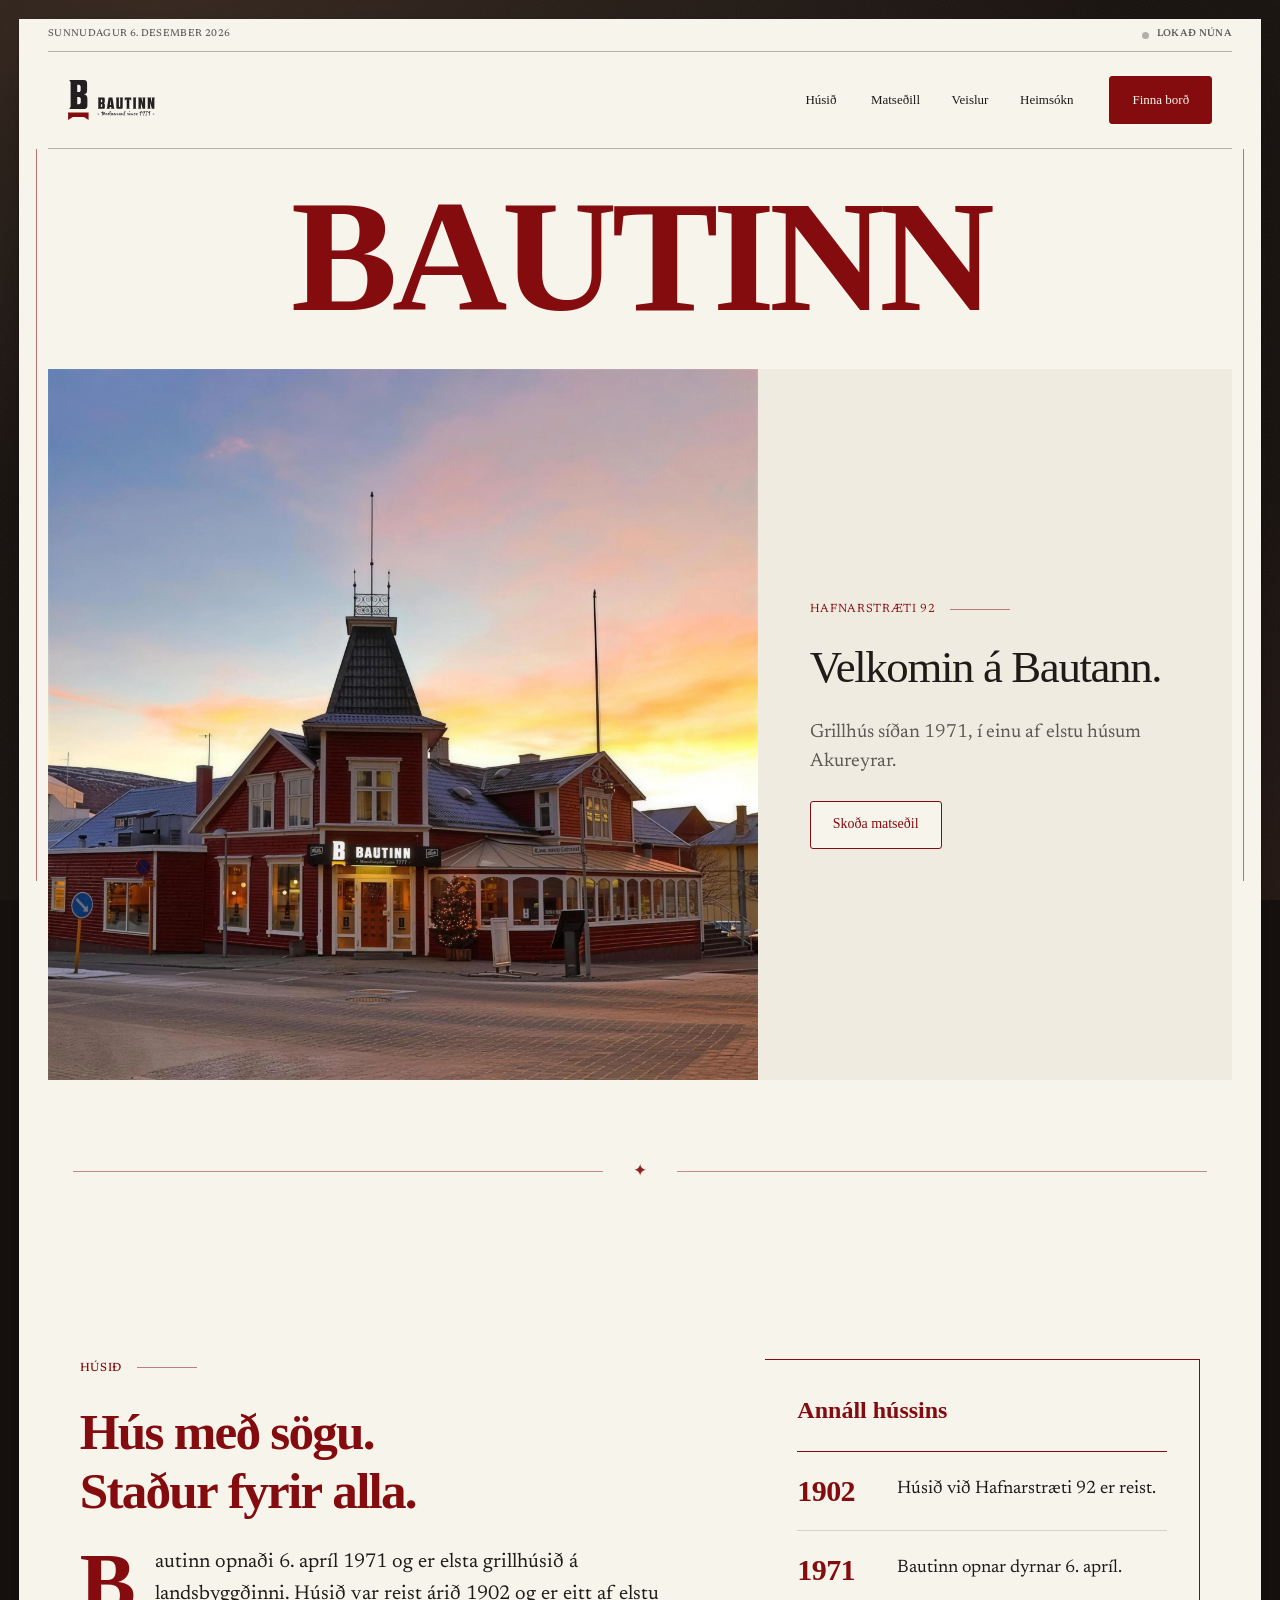
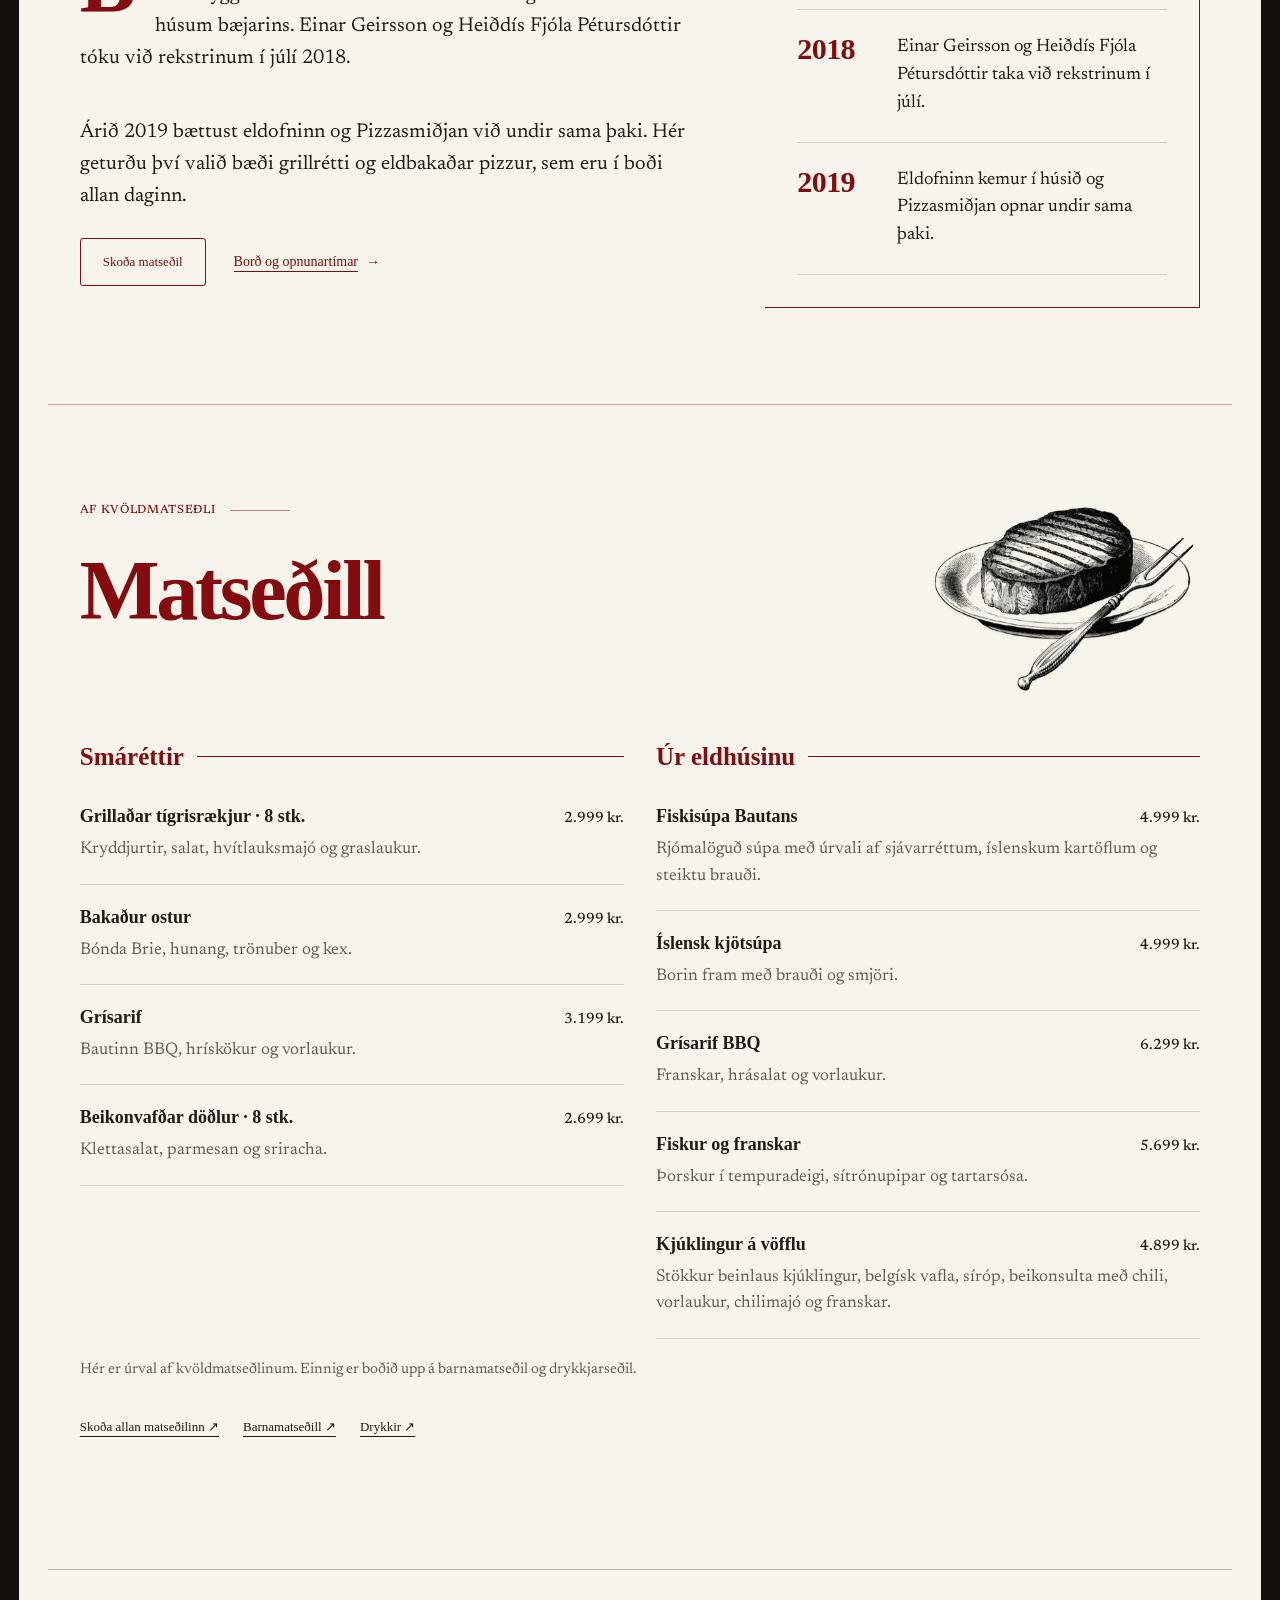
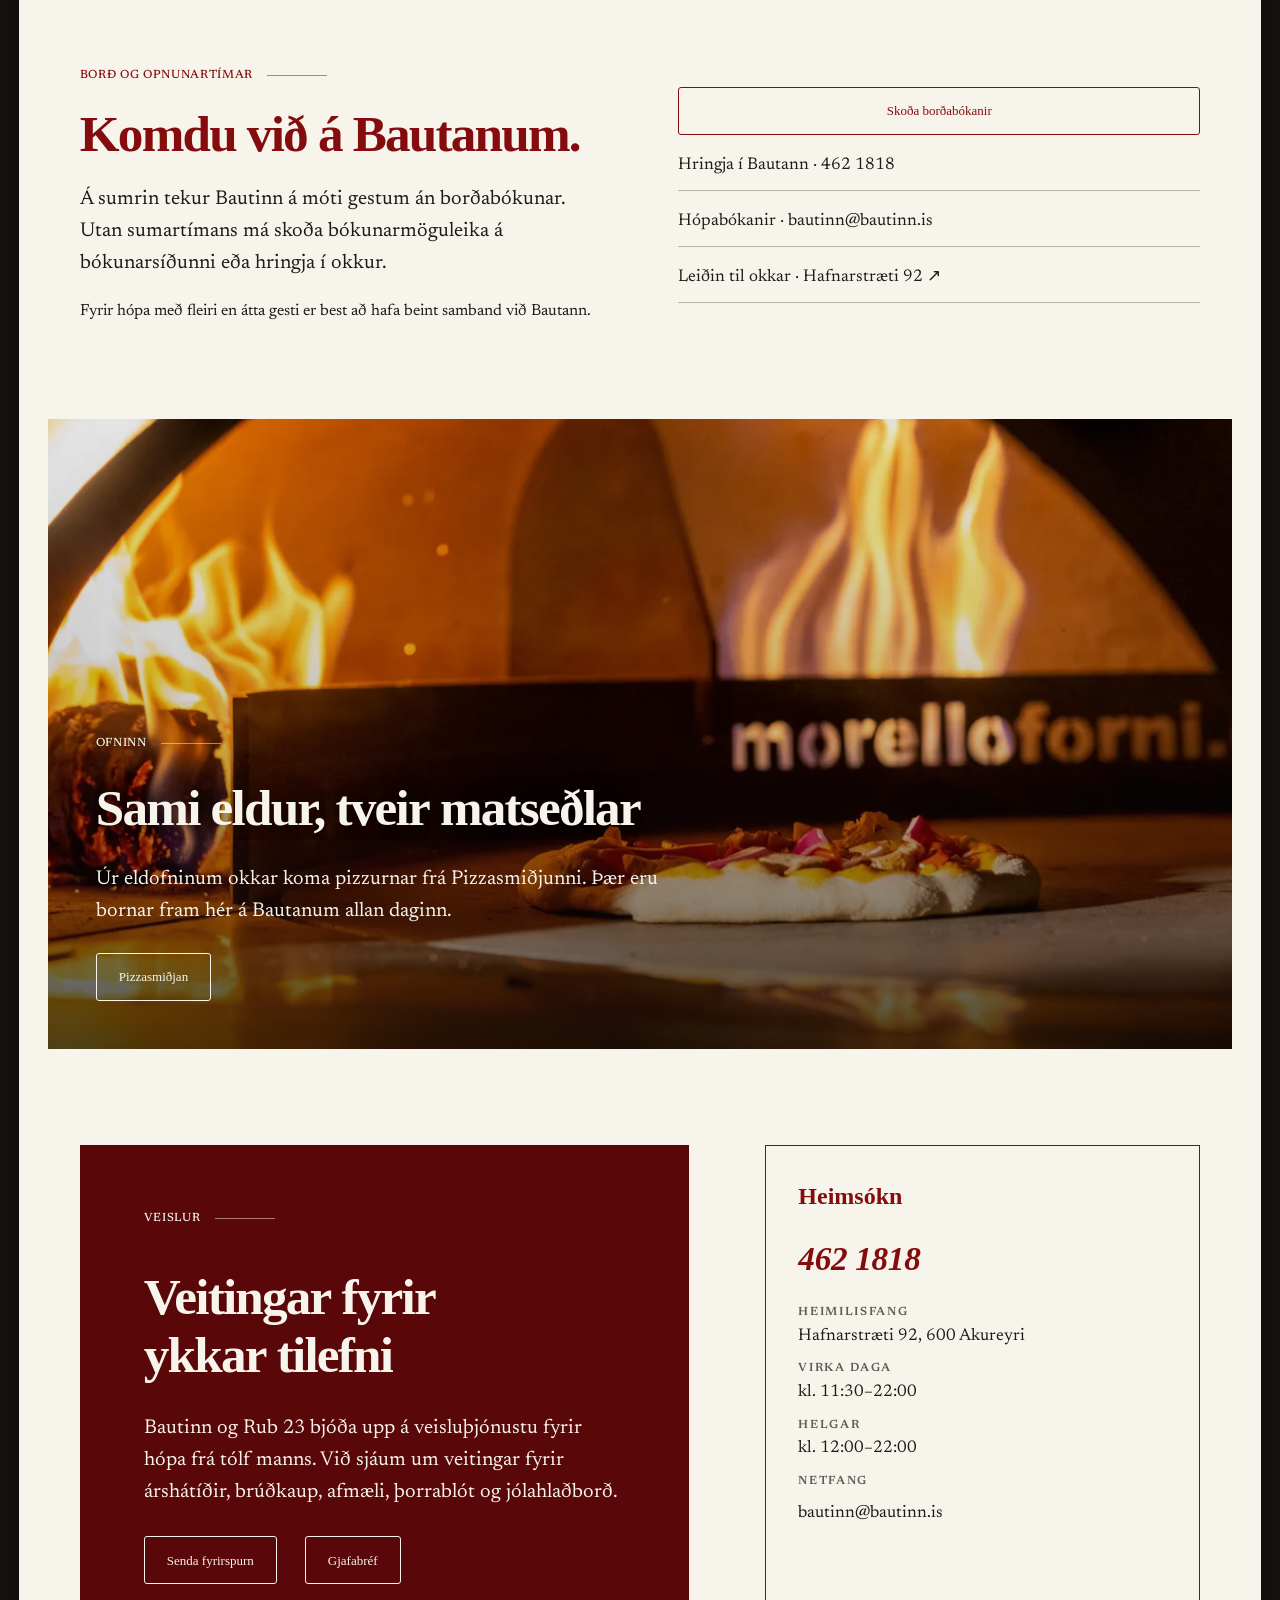
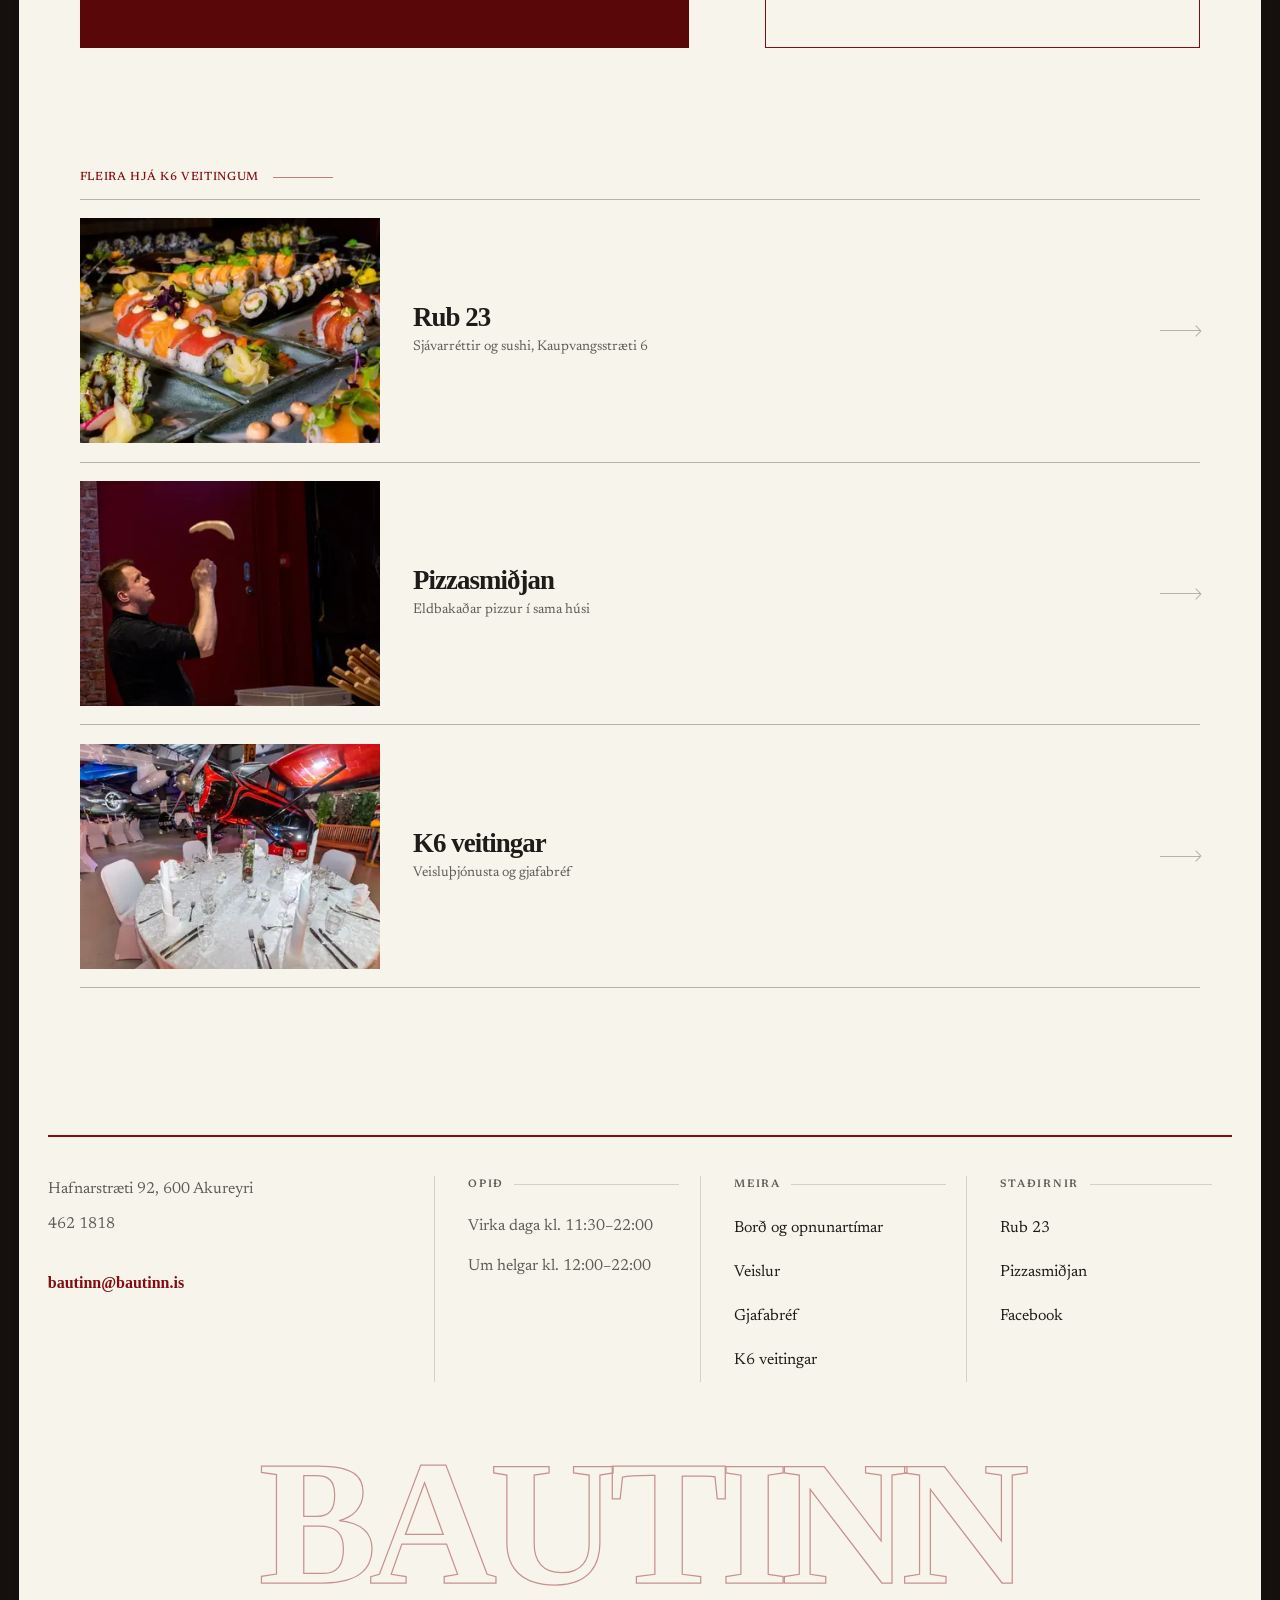
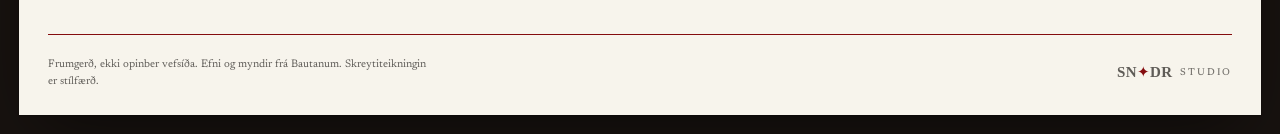
==== commit 344d98e7: "Deploy 96e5d36 (noindex preview)" ====
--- a/bautinn.html
+++ b/bautinn.html
@@ -18,8 +18,8 @@
 <link rel="stylesheet" href="assets/css/editorial.css?v=507259a4">
 <link rel="stylesheet" href="assets/css/type-and-menu.css?v=b4243ab7">
 <link rel="stylesheet" href="assets/css/mobile-experience.css?v=7d18c7a7">
-<link rel="stylesheet" href="assets/css/showcase.css?v=d8eb4386">
-<link rel="stylesheet" href="assets/css/interaction.css?v=b63ed551">
+<link rel="stylesheet" href="assets/css/showcase.css?v=bb9f3d00">
+<link rel="stylesheet" href="assets/css/interaction.css?v=5dd69cbd">
 <script type="application/ld+json">
 {"@context":"https://schema.org","@type":"Restaurant","name":"Bautinn","url":"https://bautinn.is/","telephone":"+354-462-1818","email":"bautinn@bautinn.is","foundingDate":"1971-04-06","parentOrganization":{"@type":"Organization","name":"K6 veitingar"},
 "address":{"@type":"PostalAddress","streetAddress":"Hafnarstræti 92","postalCode":"600","addressLocality":"Akureyri","addressCountry":"IS"},
@@ -98,8 +98,11 @@
   <section class="sec" id="matsedill">
     <div class="cols cols--8-4 colrule">
       <div>
-        <p class="kicker">Af kvöldmatseðli</p>
-        <h2 class="menuword">Matseðill</h2>
+        <div class="sec__head sec__head--plate">
+          <p class="kicker">Af kvöldmatseðli</p>
+          <h2 class="menuword">Matseðill</h2>
+          <figure class="plate" aria-hidden="true"><img src="assets/img/draw/eng-grill-800.webp" srcset="assets/img/draw/eng-grill-400.webp 400w, assets/img/draw/eng-grill-800.webp 800w" sizes="(min-width:60em) 17rem, 45vw" alt="" loading="lazy" decoding="async"></figure>
+        </div>
         <div class="menu-categories restaurant-categories" role="group" aria-label="Flokkar matseðils"><button type="button" data-menu-filter="course-0" aria-pressed="false" aria-controls="course-0">Smáréttir</button><button type="button" data-menu-filter="course-1" aria-pressed="false" aria-controls="course-1">Úr eldhúsinu</button><button type="button" data-menu-filter="all" aria-pressed="false">Allt</button></div><p class="menu-count menu-count--restaurant" aria-live="polite"></p><div class="courses courses--2" data-menu-browser>
           <div class="course" id="course-0" data-menu-category="course-0"><h3>Smáréttir</h3>
             <ul class="dishes">
@@ -185,12 +188,12 @@
 
     <p class="foot__word" aria-hidden="true">Bautinn</p>
 
-    <div class="foot__base"><p class="foot__note">Frumgerð, ekki opinber vefsíða. Efni og myndir frá Bautanum.</p><a class="sndr" href="https://sndrstudio.is" target="_blank" rel="noopener" aria-label="Hannað af SNDR Studio" data-logotype><span class="sndr__mark">SN<i>✦</i>DR</span><span class="sndr__studio">STUDIO</span></a></div>
+    <div class="foot__base"><p class="foot__note">Frumgerð, ekki opinber vefsíða. Efni og myndir frá Bautanum. Skreytiteikningin er stílfærð.</p><a class="sndr" href="https://sndrstudio.is" target="_blank" rel="noopener" aria-label="Hannað af SNDR Studio" data-logotype><span class="sndr__mark">SN<i>✦</i>DR</span><span class="sndr__studio">STUDIO</span></a></div>
   </footer>
 </main>
 
 
 <nav class="dock" aria-label="Flýtileiðir"><a href="#matsedill">Matseðill</a><a href="#bokabord">Finna borð</a><a href="#heimsokn">Heimsókn</a></nav>
-<script src="assets/js/motion.js?v=8e75b182" defer></script>
+<script src="assets/js/motion.js?v=047ef036" defer></script>
 </body>
 </html>
--- a/assets/css/showcase.css
+++ b/assets/css/showcase.css
@@ -16,7 +16,7 @@
   .mast__logo{justify-self:start}
   .mast__nav,.bar__mid{display:none}
 }
-.b-k6 .masthead{display:none}
+/* the index masthead used to be hidden here; the K6 word is the h1 now */
 .b-k6 .film{margin-top:20px;height:clamp(500px,70svh,780px)}
 .b-k6 .film__word{text-transform:none;font-weight:550;font-size:clamp(40px,5vw,76px);line-height:1.13;text-wrap:balance}
 .b-k6 .film__word em{font-style:normal;font-weight:450}
--- a/assets/css/interaction.css
+++ b/assets/css/interaction.css
@@ -142,17 +142,8 @@
 .booking__option:focus-visible::after{transform:scaleX(1)}
 .booking__option:focus-visible>span:last-child{transform:translate3d(.35rem,-.35rem,0)}
 
-/* 2h. the venue cards on the index: the whole card is the target, so the
-   whole card answers — not only the photograph the cursor happens to be
-   over. The visit rule extends toward the page it opens. */
-.venue__brand img{transition:transform var(--t4) var(--ease)}
-.venue__description,.venue__meta{transition:color var(--t3) var(--ease)}
-@media(hover:hover) and (pointer:fine){
-  .venue:hover .venue__photo img{transform:scale(1.05)}
-  .venue:hover .venue__brand img{transform:translateX(3px)}
-  .venue:hover .venue__visit::after{transform:scaleX(1)}
-  .venue:hover .venue__tagline{color:var(--red-ink)}
-}
+/* 2h. the venue cards are gone: `#stadirnir` was the same three choices the
+   picker hero now makes, so the section and its hover rules went with it. */
 
 /* 2i. the classified ads and the pizza cards: a red rule prints across
    the top of the card, the name takes the brand ink. */
@@ -188,7 +179,7 @@
 
 @media(prefers-reduced-motion:reduce){
   .btn,.btn::before,.stampbtn,.stampbtn::after,.roundbtn::before,.mast__logo,.link span,.link::after,
-  .booking__option,.booking__option::after,.booking__option>span:last-child,.venue__brand img,
+  .booking__option,.booking__option::after,.booking__option>span:last-child,
   .ad,.ad::before,.ad__n,.menu__list a::after,.film__ctrl,.dock a,.arrival-nav a,
   .foot li a::after,.foot .small a::after,.booking__note a::after,.foot__mail::after{transition:none}
 }
@@ -330,24 +321,181 @@
   #auglysingar .ad,#auglysingar .ad__n,#auglysingar .ad .btn::before,#auglysingar .ad .btn::after{transition:none}
 }
 
-/* ---------- 5. the Pizzasmiðjan diptych ----------
-   Two of their own photographs at one size: the hands that throw the dough and
-   the fire that bakes it, which is the whole proposition in two frames. Both
-   are anchored on the same dark warm ground, so the pair reads as one spread
-   rather than as two pictures that happen to be adjacent. The caption sits
-   under a rule beneath them, so the hero itself is the photography. */
-.duo{display:grid;grid-template-columns:1fr 1fr;gap:clamp(.4rem,.9vw,.9rem);
-  margin-block:0 clamp(1.75rem,3.5vw,3rem)}
-.duo__f{margin:0;overflow:hidden;background:var(--paper-2);aspect-ratio:3/2;min-width:0}
-.duo__f img{width:100%;height:100%;object-fit:cover;display:block}
-.duo__cap{grid-column:1/-1;display:grid;gap:.7rem;justify-items:start;max-width:54rem;
-  margin-top:clamp(.9rem,1.8vw,1.5rem);padding-top:clamp(1rem,2vw,1.6rem);
-  border-top:1px solid var(--red)}
-.duo__cap .kicker{margin:0}
-.duo__cap h2{margin:0;font-family:var(--serif);font-weight:600;letter-spacing:-.03em;
-  line-height:1.12;font-size:clamp(1.7rem,3.4vw,2.85rem);color:var(--red-ink);text-wrap:balance}
-.duo__cap>p:not(.kicker){margin:0;font-size:clamp(1rem,1.2vw,1.125rem);line-height:1.62;
-  color:var(--ink-66);max-width:48ch}
-.duo__cap .btn{margin-top:.4rem}
-/* Below 34em each half would be 170px wide, which is not a photograph any more. */
-@media(max-width:33.99em){.duo{grid-template-columns:1fr;gap:.5rem}.duo__f{aspect-ratio:4/3}}
+/* ---------- 5. the Pizzasmidjan standfirst ----------
+   The page is now the masthead, one block of text, and the thirteen pizzas.
+   No photography above the menu: the pizzas ARE the photography on this page,
+   and a hero picture above them was competing with the product it introduces.
+   So the standfirst does what a standfirst does — say what the place is in two
+   lines and hand the reader to the menu. */
+/* the rule spans the measure, the way a masthead rule does; only the type is
+   held to a reading width. Constraining the section instead cut the rule off
+   two thirds of the way across. */
+.stand{display:grid;gap:.75rem;justify-items:start;
+  border-top:1px solid var(--red);margin-top:clamp(.4rem,1.2vw,1rem);
+  padding-block:clamp(1.25rem,2.6vw,2.25rem) 0}
+.stand .kicker{margin:0}
+.stand__lead{margin:0;font-family:var(--serif);font-weight:600;letter-spacing:-.03em;
+  line-height:1.1;font-size:clamp(1.75rem,4vw,3.25rem);color:var(--red-ink);
+  max-width:22ch;text-wrap:balance}
+.stand__sub{margin:0;font-size:clamp(1.0625rem,1.35vw,1.25rem);line-height:1.6;
+  color:var(--ink-66);max-width:46ch}
+.stand .btn{margin-top:.6rem}
+
+/* ---------- 6. the picker: the index hero ----------
+   Three columns, one per house. The component has been in system.css since v2 and
+   was never instantiated in v3; `editorial.css` then set `.pick{transition:none}`
+   and `.pick__art{flex:none}`, which between them would have frozen the expansion
+   and stopped the art filling the column. Restored and retuned here.
+
+   Hovering a column grows it and the other two give up the space. Because the
+   columns are `flex:1 1 0`, hovering the MIDDLE one takes evenly from both sides
+   and the composition stays symmetrical; hovering an edge pushes into both of the
+   others. Nothing jumps: only flex-grow animates. */
+@media(min-width:48em){
+  .picker{min-height:min(76svh,46rem);gap:0;
+    border-top:2px solid var(--red);border-bottom:2px solid var(--red)}
+  .pick{border:0;transition:flex-grow 620ms cubic-bezier(.22,1,.36,1)}
+  .pick+.pick{border:0;border-left:1px solid var(--red)}
+  .pick__art{flex:1 1 0;min-height:0;aspect-ratio:auto}
+}
+@media(hover:hover) and (pointer:fine) and (min-width:48em){
+  /* 2.2 against 1 puts the hovered column at 52% and its neighbours at 24% each,
+     which is a push rather than a nudge. */
+  .picker:hover .pick{flex-grow:1}
+  .picker .pick:hover,.picker .pick:focus-within{flex-grow:2.2}
+}
+.pick__body{border-top:1px solid var(--red)}
+.pick__name a{position:static}
+.pick__name a::after{content:"";position:absolute;inset:0;z-index:3}
+@media(prefers-reduced-motion:reduce){.pick{transition:none}}
+
+/* the heading row above the columns */
+.picker-heading{padding:clamp(1.25rem,2.6vw,2.25rem) 0 clamp(.9rem,1.8vw,1.4rem);
+  align-items:baseline;gap:clamp(1rem,2.4vw,2.5rem)}
+.picker-heading__h{margin:0;font-family:var(--serif);font-weight:600;letter-spacing:-.03em;
+  line-height:1.12;font-size:clamp(1.5rem,2.8vw,2.4rem);color:var(--red-ink);text-wrap:balance}
+.picker-heading .small{font-style:normal;color:var(--ink-66);text-align:right;flex:none}
+@media(max-width:47.99em){
+  .picker-heading{flex-direction:column;align-items:flex-start;gap:.5rem;padding-top:1rem}
+  .picker-heading .small{text-align:left}
+  .picker{min-height:0}
+  .pick__art{aspect-ratio:16/11}
+}
+
+/* Photographs at rest, not engravings.
+   I tried resting each column as its own photograph redrawn in that house's ink,
+   which is a lovely idea and a legibility failure: at a 5px line pitch the 1902
+   timber house and the oven mouth both collapse into abstract horizontal streaks,
+   and a hero has to read. The reference does not engrave ITS photographs either —
+   it runs photographs as photographs and separate line DRAWINGS as ornament.
+   The drawings belong in the ornament slots, not over the pictures. */
+.pick__art img:not(.pick__logo){opacity:1;transform:scale(1)}
+.pick__art canvas{display:none}
+.pick__logo{opacity:1;transform:none}
+@media(hover:hover) and (pointer:fine){
+  .pick:hover .pick__art img:not(.pick__logo),
+  .pick:focus-within .pick__art img:not(.pick__logo){transform:scale(1.03)}
+}
+.pick__art img:not(.pick__logo){transition:transform 1.2s cubic-bezier(.22,1,.36,1),opacity var(--t6) var(--ease)}
+
+/* ---------- 7. the sheet: paper laid on a ground ----------
+   The single strongest idea in the reference. Measured there: the sheet is inset
+   32px from the viewport on a 1440 screen, `#F9F8F2`, and a fixed patterned
+   backdrop shows in the margin, so the page reads as a printed thing lying on a
+   surface rather than as a browser window.
+
+   Ours is built the same way but the ground is NOT their damask: an Italian
+   wallpaper under an Akureyri grill house would be somebody else's story. The
+   ground is a dark warm surface — the table the paper is lying on.
+
+   Every fixed layer has to be inset by the same amount or it overhangs the sheet
+   and gives the game away: the rails, the sticky bar, the phone dock, the menu
+   and the paper's own noise plate all move in by --sheet. */
+:root{
+  --sheet:clamp(5px,1.5vw,26px);
+  --ground:#17120F;
+}
+html{background:var(--ground)}
+body{
+  margin:var(--sheet);
+  min-height:calc(100svh - var(--sheet) * 2);
+  box-shadow:0 1px 2px rgba(0,0,0,.30), 0 26px 64px -26px rgba(0,0,0,.62);
+}
+/* the ground: a warm dark surface, lit slightly from the top left, with the same
+   printed grain the paper uses so the two read as one photograph of a table. */
+html::before{
+  content:"";position:fixed;inset:0;z-index:-2;pointer-events:none;
+  background:
+    radial-gradient(120% 90% at 12% 0%, rgba(122,86,64,.30), transparent 62%),
+    radial-gradient(100% 80% at 92% 100%, rgba(60,32,26,.42), transparent 58%),
+    var(--ground);
+}
+html::after{
+  content:"";position:fixed;inset:0;z-index:-1;pointer-events:none;opacity:.5;
+  background-image:url("data:image/svg+xml,%3Csvg xmlns='http://www.w3.org/2000/svg' width='200' height='200'%3E%3Cfilter id='g'%3E%3CfeTurbulence type='fractalNoise' baseFrequency='.75' numOctaves='3' stitchTiles='stitch'/%3E%3CfeColorMatrix values='0 0 0 0 1 0 0 0 0 .92 0 0 0 0 .84 0 0 0 .10 0'/%3E%3C/filter%3E%3Crect width='100%25' height='100%25' filter='url(%23g)'/%3E%3C/svg%3E")}
+/* the paper's own grain stops at the paper's edge */
+body::before{inset:var(--sheet)}
+.rail{top:var(--sheet);bottom:var(--sheet)}
+.rail--l{left:calc(var(--sheet) + var(--rail))}
+.rail--r{right:calc(var(--sheet) + var(--rail))}
+.bar{top:var(--sheet);left:var(--sheet);right:var(--sheet)}
+.dock{left:var(--sheet);right:var(--sheet);bottom:var(--sheet)}
+.menu{inset:var(--sheet);width:auto;height:auto;max-width:none;max-height:none}
+.skip{left:calc(var(--sheet) + var(--pad))}
+/* -105% used to clear the viewport top; with the bar inset by --sheet it no longer
+   does, and the bar peeked over the paper's edge at rest. */
+.bar{transform:translateY(calc(-100% - var(--sheet) - 4px))}
+.bar.is-on,.bar[data-shown],.is-barred .bar{transform:translateY(0)}
+/* The sheet's TOP edge scrolls away — only its sides persist, which is exactly how
+   the reference behaves. So a bar held --sheet below the viewport top leaves a live
+   strip of scrolling content above it. Both fixed chromes sit flush to the viewport
+   edge and carry the inset as padding instead; the sides stay inset so the ground
+   still runs down both margins. */
+.bar{top:0;padding-top:calc(.35rem + var(--sheet));transform:translateY(-101%)}
+.bar.is-on{transform:translateY(0)}
+.dock{bottom:0;padding-bottom:calc(var(--sheet) + env(safe-area-inset-bottom))}
+
+/* ---------- 8. the plates: engraved drawings ----------
+   The reference carries Victorian catalogue engravings on the paper — a menu on a
+   plate, an antique telephone, a Bellini glass — and they are the thing that makes
+   it read as a printed object rather than a website with a texture on it.
+
+   Ours are generated to match that language but drawn from K6's OWN world: a
+   grilled steak for the house that has grilled since 1971, a sushi plate for
+   Rub 23, the wood-fired oven for Pizzasmiðjan, a banquet cloche for the catering.
+   Black ink on white, dropped into the paper with `multiply` rather than matted to
+   transparency — the white simply disappears into whatever it is laid on, and the
+   hatching keeps its full tonal range instead of picking up a halo. */
+.plate{margin:0;display:block;line-height:0}
+.plate img{display:block;width:100%;height:auto;mix-blend-mode:multiply}
+@media(prefers-reduced-motion:no-preference){
+  .plate img{transition:transform 900ms cubic-bezier(.22,1,.36,1)}
+}
+
+/* Pizzasmiðjan: the page is masthead, text, menu — no photography above the
+   thirteen. The oven is a drawing, not a photograph, so it gives the standfirst
+   a companion without competing with the product underneath it. */
+@media(min-width:60em){
+  .b-pizzasmidjan .stand{grid-template-columns:minmax(0,1fr) minmax(14rem,22rem);
+    column-gap:clamp(2rem,5vw,5rem);align-items:start}
+  .b-pizzasmidjan .stand>:not(.plate){grid-column:1}
+  .b-pizzasmidjan .stand .plate{grid-column:2;grid-row:1/span 4;align-self:center;
+    justify-self:end;max-width:22rem}
+}
+@media(max-width:59.99em){
+  .b-pizzasmidjan .stand .plate{max-width:15rem;margin-top:.5rem;justify-self:start}
+}
+
+/* a drawing set beside a section head */
+.sec__head--plate{display:grid;gap:clamp(1rem,2.4vw,2rem);align-items:center}
+@media(min-width:60em){
+  .sec__head--plate{grid-template-columns:minmax(0,1fr) minmax(10rem,17rem)}
+  .sec__head--plate .plate{grid-row:1/span 3;grid-column:2;justify-self:end;max-width:17rem}
+  .sec__head--plate>:not(.plate){grid-column:1}
+}
+@media(max-width:59.99em){.sec__head--plate .plate{max-width:11rem}}
+/* a drawing used as a printer's ornament introducing a section — on PAPER.
+   `multiply` only works on a light ground: on the red catering panel it turned the
+   ink to black-on-red and swamped the heading, so the mark sits above the panel. */
+.plate--mark{max-width:clamp(7rem,14vw,13rem);margin:0 0 clamp(1rem,2vw,1.75rem) auto}
+@media(max-width:47.99em){.plate--mark{max-width:7.5rem;margin-inline:0 auto}}
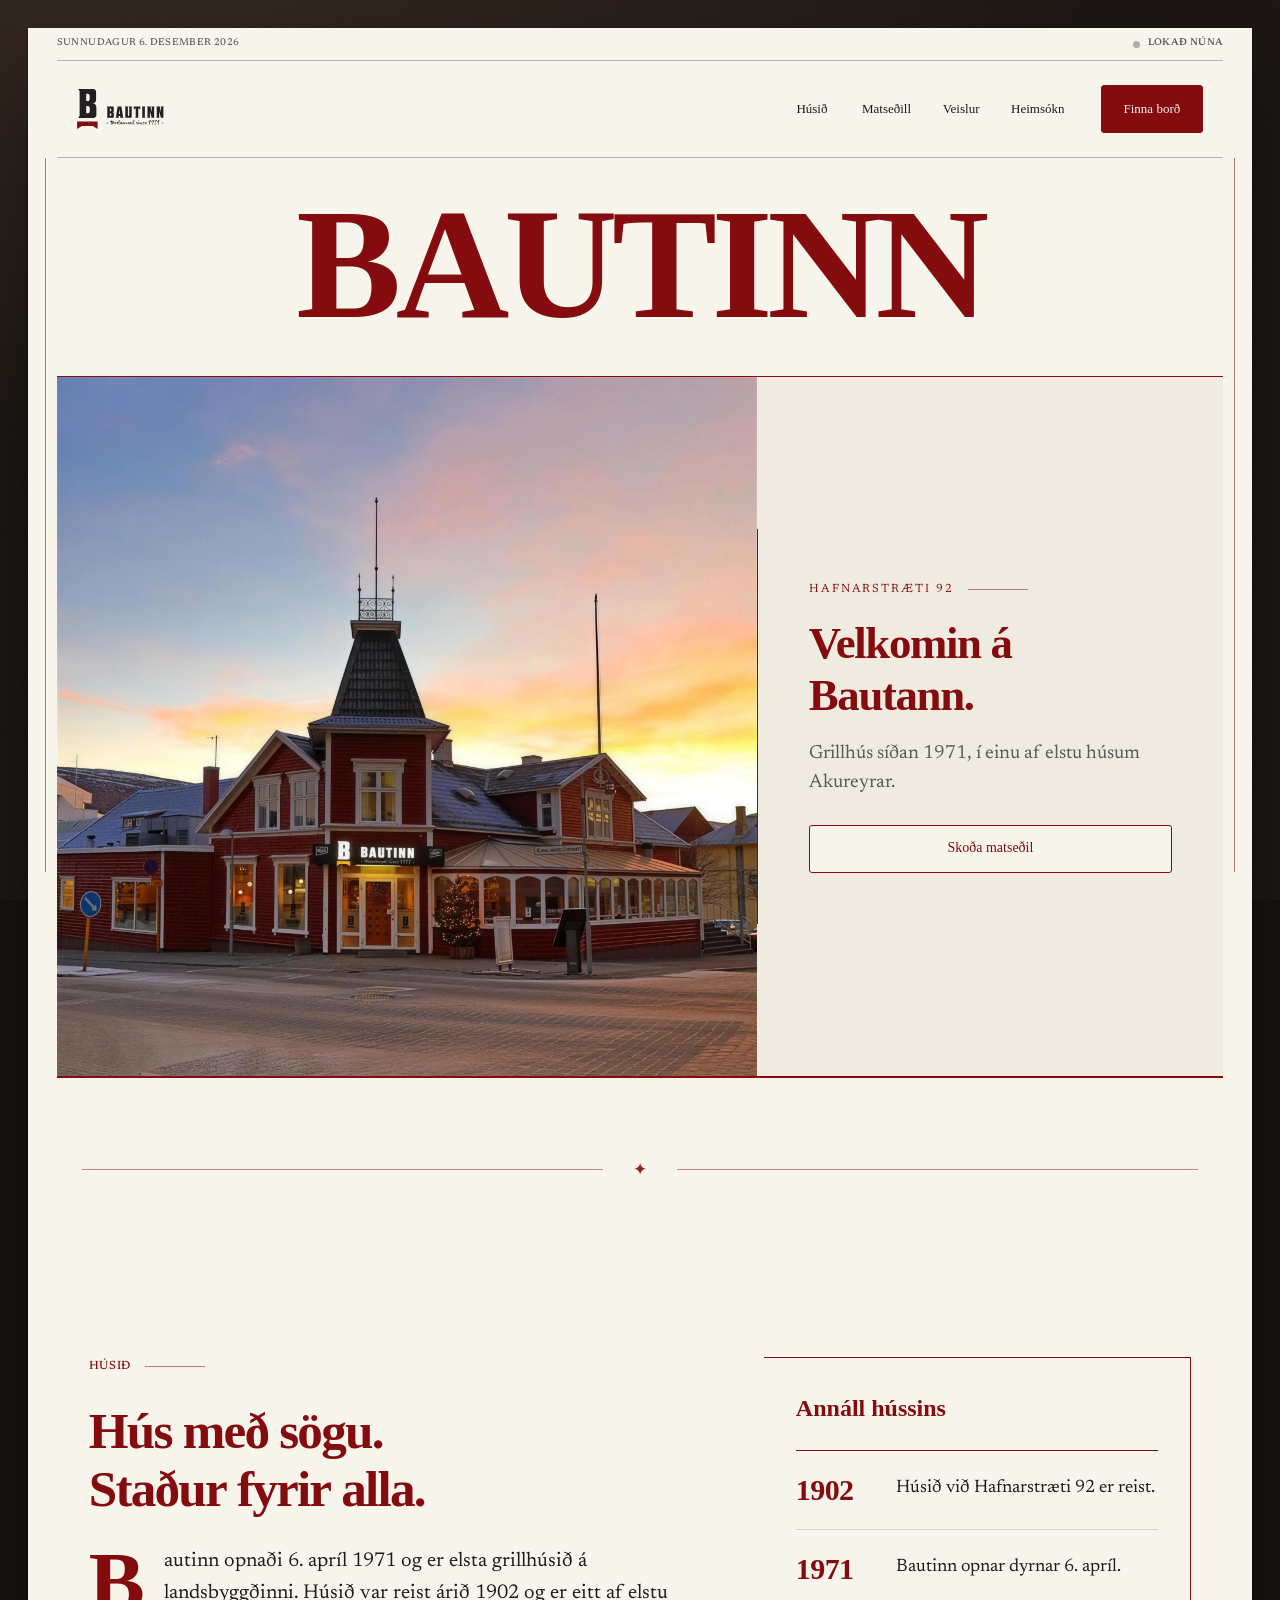
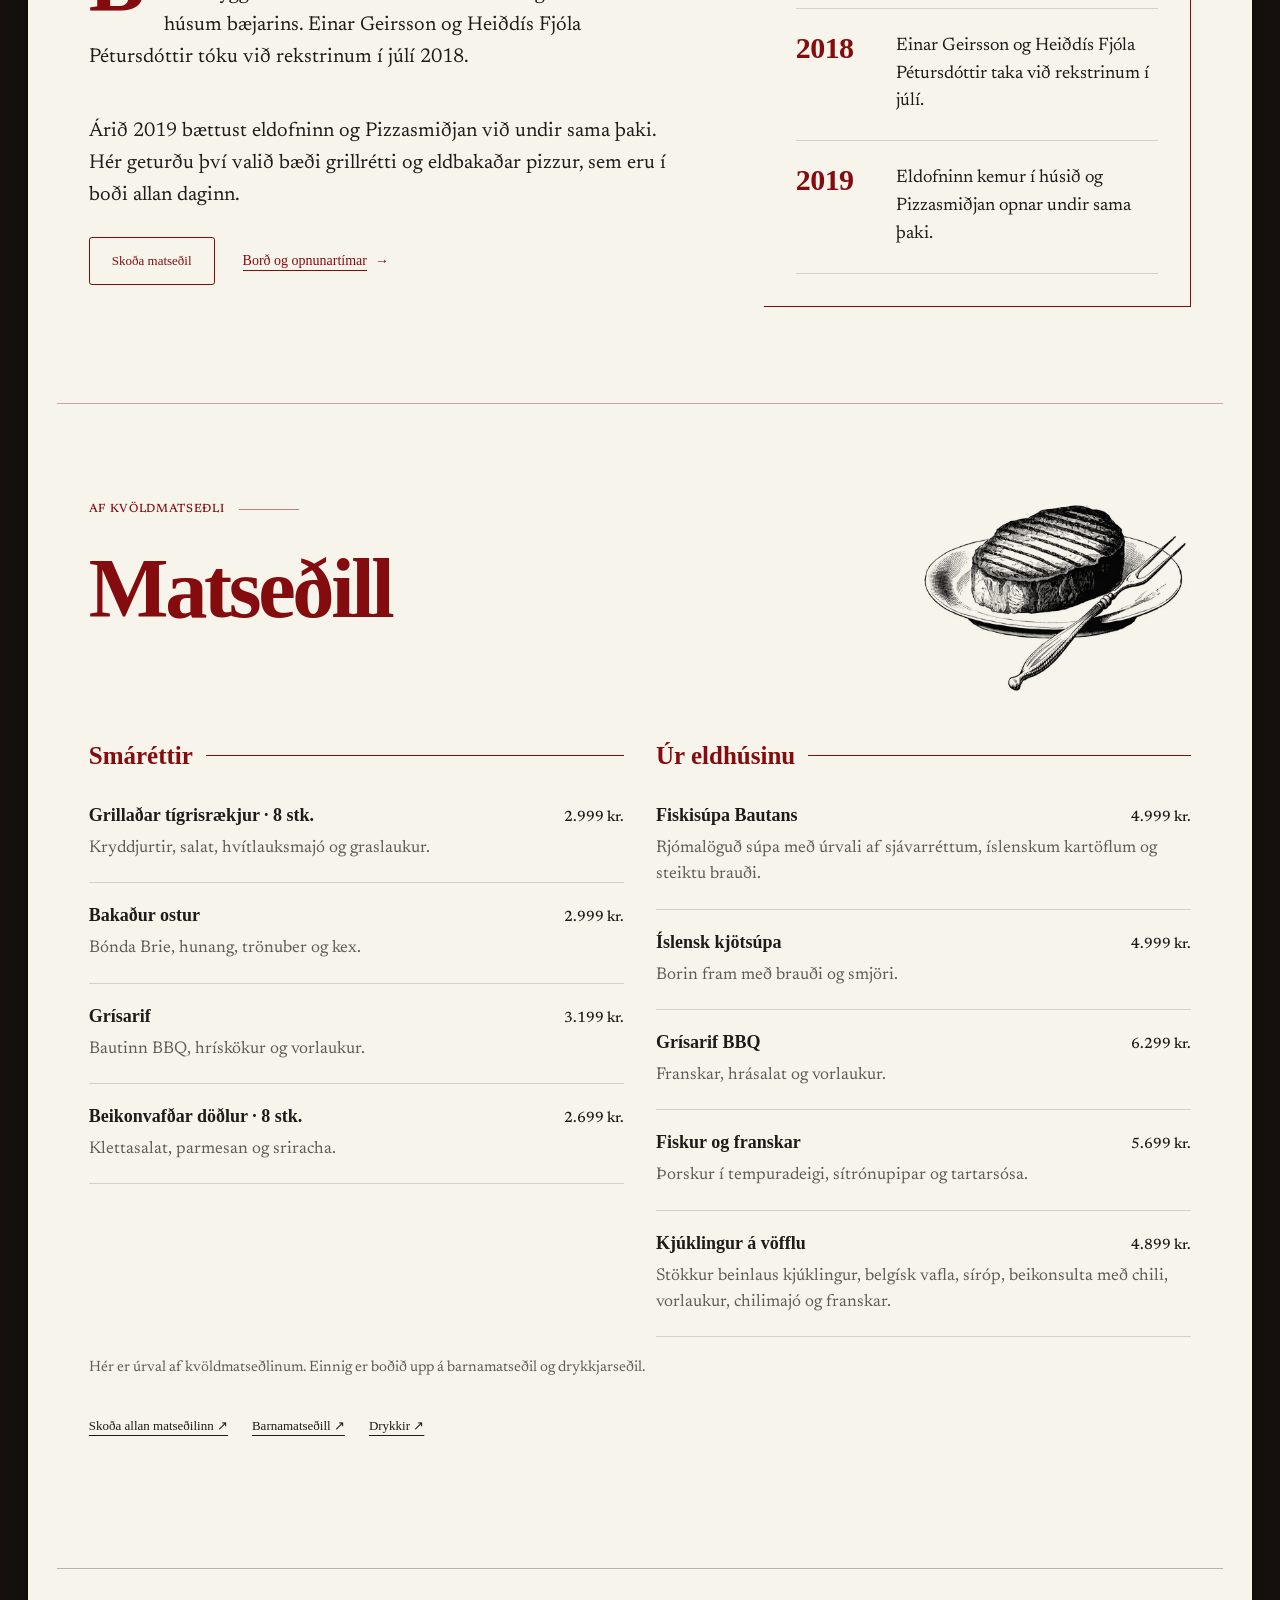
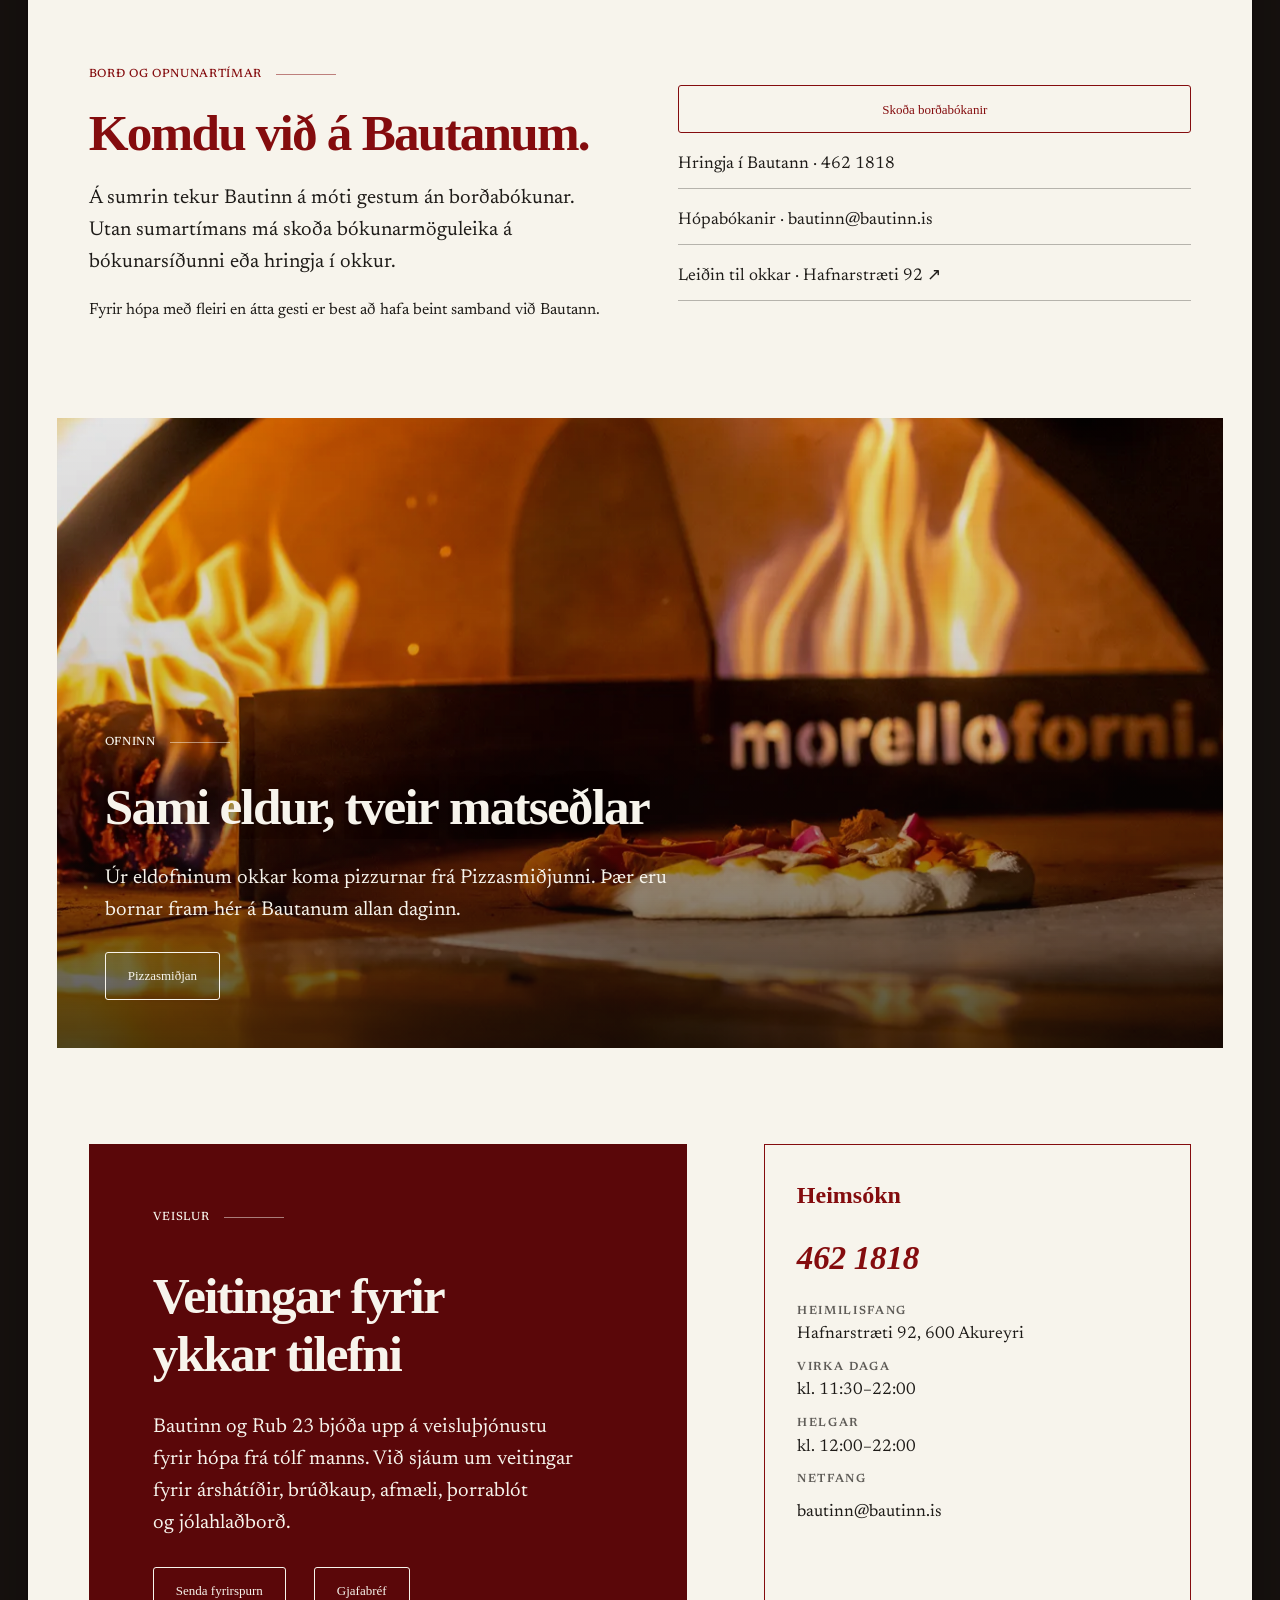
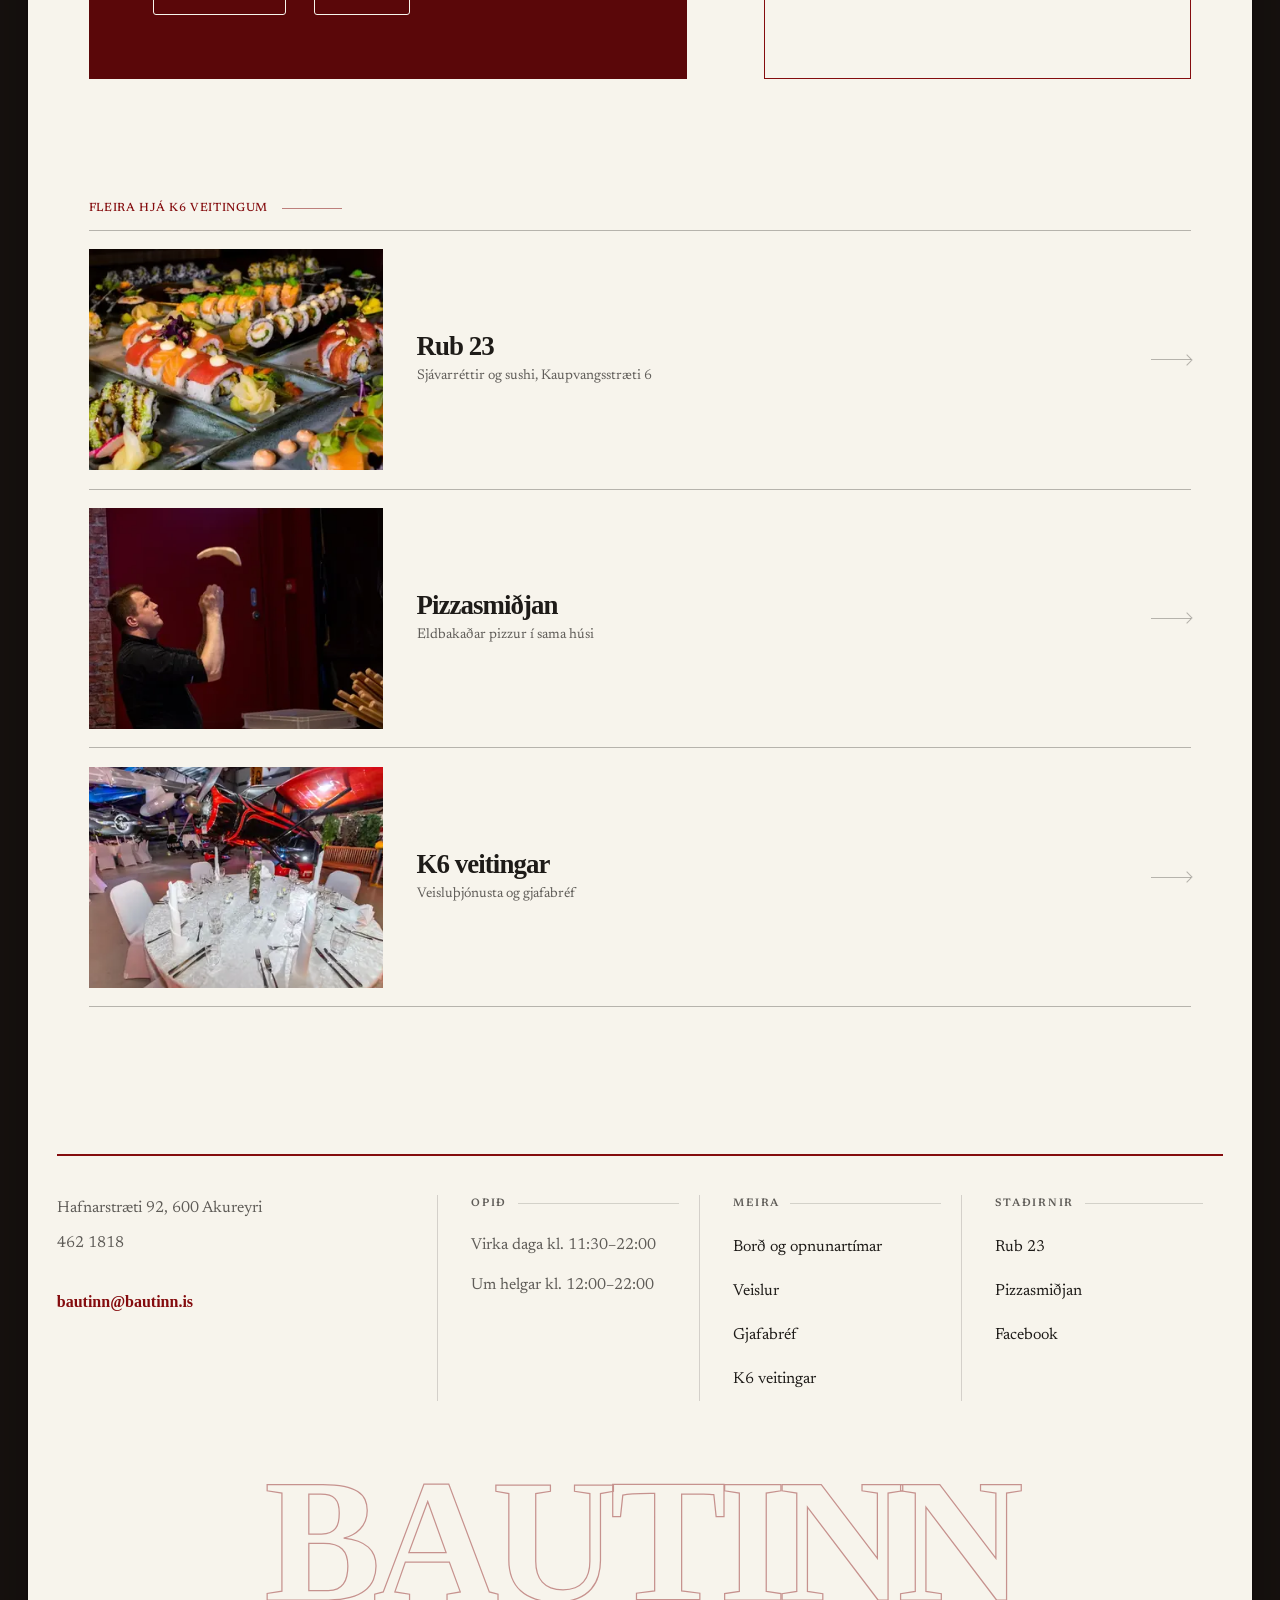
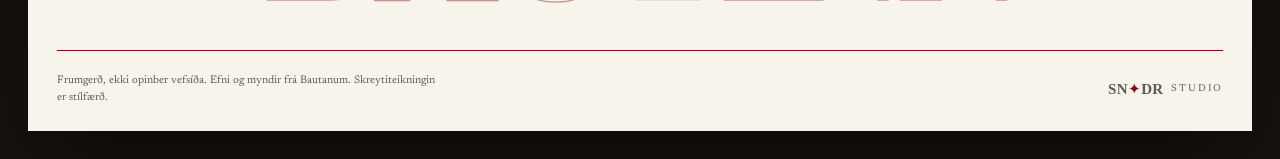
==== commit 874333aa: "Deploy 7405121 (noindex preview)" ====
--- a/bautinn.html
+++ b/bautinn.html
@@ -19,7 +19,7 @@
 <link rel="stylesheet" href="assets/css/type-and-menu.css?v=b4243ab7">
 <link rel="stylesheet" href="assets/css/mobile-experience.css?v=7d18c7a7">
 <link rel="stylesheet" href="assets/css/showcase.css?v=bb9f3d00">
-<link rel="stylesheet" href="assets/css/interaction.css?v=5dd69cbd">
+<link rel="stylesheet" href="assets/css/interaction.css?v=1e585191">
 <script type="application/ld+json">
 {"@context":"https://schema.org","@type":"Restaurant","name":"Bautinn","url":"https://bautinn.is/","telephone":"+354-462-1818","email":"bautinn@bautinn.is","foundingDate":"1971-04-06","parentOrganization":{"@type":"Organization","name":"K6 veitingar"},
 "address":{"@type":"PostalAddress","streetAddress":"Hafnarstræti 92","postalCode":"600","addressLocality":"Akureyri","addressCountry":"IS"},
--- a/assets/css/interaction.css
+++ b/assets/css/interaction.css
@@ -84,11 +84,7 @@
 }
 .roundbtn:focus-visible::before{background-size:56% 1px}
 
-/* 2d. the masthead lockup */
-.mast__logo{transition:background var(--t3) var(--ease),border-color var(--t3) var(--ease)}
-@media(hover:hover) and (pointer:fine){
-  .mast__logo:hover{background:var(--red-wash);border-color:var(--red-ink)}
-}
+/* 2d. the masthead lockup — see section 6; the red-wash box is gone. */
 
 /* 2e. the standing text link: one underline wipes OUT to the right and a
    fresh one wipes IN from the left, so the rule reads as travel rather
@@ -342,32 +338,84 @@
 .stand .btn{margin-top:.6rem}
 
 /* ---------- 6. the picker: the index hero ----------
-   Three columns, one per house. The component has been in system.css since v2 and
-   was never instantiated in v3; `editorial.css` then set `.pick{transition:none}`
-   and `.pick__art{flex:none}`, which between them would have frozen the expansion
-   and stopped the art filling the column. Restored and retuned here.
-
-   Hovering a column grows it and the other two give up the space. Because the
-   columns are `flex:1 1 0`, hovering the MIDDLE one takes evenly from both sides
-   and the composition stays symmetrical; hovering an edge pushes into both of the
-   others. Nothing jumps: only flex-grow animates. */
+   Rebuilt against the actual 21st.dev component (Tailwind Image Accordion,
+   uilayout.contact, demo 24866), which works differently from what I had:
+
+     - it animates WIDTH on flex items, not flex-grow. flex-grow re-solves the
+       whole flex line every frame and drags the text block's layout with it,
+       which is why the first attempt snapped instead of gliding.
+     - the panel IS the photograph at a fixed height. The label is absolutely
+       overlaid at the bottom. My version put a 4:3 picture on top of a tall text
+       box, which is the generic card grid and left a screen of dead paper.
+     - the collapsed panels take a translucent veil, so the expanded one is the
+       only one at full strength.
+     - the label fades and rises in on a DELAY, after the width has travelled.
+
+   Their numbers, kept: 300ms and cubic-bezier(.5,.85,.25,1.15) for the width
+   (a hair of overshoot), 20% for the collapsed panels, 200ms and
+   cubic-bezier(.5,.85,.25,1.8) for the label with 300/500ms delays. */
+.picker{display:flex;flex-direction:column;gap:clamp(4px,.6vw,9px);
+  border:0;min-height:0;background:transparent}
+.pick{position:relative;flex:1 1 auto;width:100%;min-width:0;overflow:hidden;isolation:isolate;
+  display:block;border:0;background:var(--paper-2);
+  height:clamp(19rem,52svh,31rem);
+  transition:width 300ms cubic-bezier(.5,.85,.25,1.15)}
+.pick+.pick{border:0}
+.pick__art{position:absolute;inset:0;aspect-ratio:auto;flex:none;min-height:0;overflow:hidden}
+.pick__art img:not(.pick__logo){position:absolute;inset:0;width:100%;height:100%;
+  object-fit:cover;opacity:1;transform:none;transition:none}
+/* the veil on everything you are NOT pointing at */
+.pick::after{content:"";position:absolute;inset:0;z-index:2;pointer-events:none;
+  background:rgba(247,244,236,.34);backdrop-filter:blur(2px);opacity:0;
+  transition:opacity 300ms ease}
+/* the scrim under the label, only where the label is */
+.pick::before{content:"";position:absolute;inset:auto 0 0 0;height:58%;z-index:3;pointer-events:none;
+  background:linear-gradient(to top,rgba(14,10,8,.80),rgba(14,10,8,.34) 42%,transparent);
+  opacity:1;transition:opacity 300ms ease}
+
+.pick__body{position:absolute;inset:auto 0 0 0;z-index:4;background:none;border:0;
+  min-height:0;padding:clamp(1rem,1.8vw,1.6rem);display:grid;gap:.3rem;align-content:end;
+  color:var(--paper);pointer-events:none}
+.pick__body>*{pointer-events:auto}
+.pick__name{margin:0;color:var(--paper);font-family:var(--serif);font-weight:600;
+  text-transform:none;letter-spacing:-.03em;line-height:1.05;
+  font-size:clamp(1.6rem,2.6vw,2.6rem);white-space:nowrap;overflow:hidden;text-overflow:ellipsis}
+.pick__name a{color:inherit;display:inline;min-height:0}
+.pick__name a::after{content:"";position:absolute;inset:0;z-index:5}
+.pick__dek{margin:0;color:rgba(247,244,236,.86);font-style:normal;
+  font-size:clamp(.9375rem,1.05vw,1.0625rem);line-height:1.45;
+  white-space:nowrap;overflow:hidden;text-overflow:ellipsis}
+.pick__meta{margin:0 0 .15rem;color:rgba(247,244,236,.72);font-size:.6875rem;
+  letter-spacing:.16em;text-transform:uppercase;justify-content:flex-start;gap:1rem;
+  white-space:nowrap;overflow:hidden}
+.pick__logo{display:none}
+
 @media(min-width:48em){
-  .picker{min-height:min(76svh,46rem);gap:0;
-    border-top:2px solid var(--red);border-bottom:2px solid var(--red)}
-  .pick{border:0;transition:flex-grow 620ms cubic-bezier(.22,1,.36,1)}
-  .pick+.pick{border:0;border-left:1px solid var(--red)}
-  .pick__art{flex:1 1 0;min-height:0;aspect-ratio:auto}
+  .picker{flex-direction:row;min-height:0}
+  .pick{height:clamp(24rem,64svh,40rem)}
+  /* the label waits for the width to finish, then rises */
+  .pick__meta,.pick__name,.pick__dek{opacity:0;transform:translateY(.5rem);
+    transition:opacity 200ms cubic-bezier(.5,.85,.25,1.8),transform 200ms cubic-bezier(.5,.85,.25,1.8)}
+  .pick__body{align-content:end}
 }
 @media(hover:hover) and (pointer:fine) and (min-width:48em){
-  /* 2.2 against 1 puts the hovered column at 52% and its neighbours at 24% each,
-     which is a push rather than a nudge. */
-  .picker:hover .pick{flex-grow:1}
-  .picker .pick:hover,.picker .pick:focus-within{flex-grow:2.2}
-}
-.pick__body{border-top:1px solid var(--red)}
-.pick__name a{position:static}
-.pick__name a::after{content:"";position:absolute;inset:0;z-index:3}
-@media(prefers-reduced-motion:reduce){.pick{transition:none}}
+  .picker:hover .pick:not(:hover),
+  .picker:focus-within .pick:not(:focus-within):not(:hover){width:20%}
+  .picker:hover .pick:not(:hover)::after,
+  .picker:focus-within .pick:not(:focus-within):not(:hover)::after{opacity:1}
+  .picker:hover .pick:not(:hover)::before,
+  .picker:focus-within .pick:not(:focus-within):not(:hover)::before{opacity:0}
+  .pick:hover .pick__meta,.pick:focus-within .pick__meta{opacity:1;transform:none;transition-delay:180ms}
+  .pick:hover .pick__name,.pick:focus-within .pick__name{opacity:1;transform:none;transition-delay:300ms}
+  .pick:hover .pick__dek,.pick:focus-within .pick__dek{opacity:1;transform:none;transition-delay:440ms}
+}
+/* A phone gets no hover, so every label is simply present. */
+@media(hover:none),(max-width:47.99em){
+  .pick__meta,.pick__name,.pick__dek{opacity:1;transform:none}
+}
+@media(prefers-reduced-motion:reduce){
+  .pick,.pick::after,.pick::before,.pick__meta,.pick__name,.pick__dek{transition:none}
+}
 
 /* the heading row above the columns */
 .picker-heading{padding:clamp(1.25rem,2.6vw,2.25rem) 0 clamp(.9rem,1.8vw,1.4rem);
@@ -378,25 +426,18 @@
 @media(max-width:47.99em){
   .picker-heading{flex-direction:column;align-items:flex-start;gap:.5rem;padding-top:1rem}
   .picker-heading .small{text-align:left}
-  .picker{min-height:0}
-  .pick__art{aspect-ratio:16/11}
-}
-
-/* Photographs at rest, not engravings.
-   I tried resting each column as its own photograph redrawn in that house's ink,
-   which is a lovely idea and a legibility failure: at a 5px line pitch the 1902
-   timber house and the oven mouth both collapse into abstract horizontal streaks,
-   and a hero has to read. The reference does not engrave ITS photographs either —
-   it runs photographs as photographs and separate line DRAWINGS as ornament.
-   The drawings belong in the ornament slots, not over the pictures. */
-.pick__art img:not(.pick__logo){opacity:1;transform:scale(1)}
-.pick__art canvas{display:none}
-.pick__logo{opacity:1;transform:none}
-@media(hover:hover) and (pointer:fine){
-  .pick:hover .pick__art img:not(.pick__logo),
-  .pick:focus-within .pick__art img:not(.pick__logo){transform:scale(1.03)}
-}
-.pick__art img:not(.pick__logo){transition:transform 1.2s cubic-bezier(.22,1,.36,1),opacity var(--t6) var(--ease)}
+}
+
+/* the masthead lockup: a pink box flashing behind the logo on hover was the
+   cheapest possible hover and looked it. The mark itself answers instead. */
+.mast__logo{background:var(--paper);transition:opacity var(--t3) var(--ease),border-color var(--t3) var(--ease)}
+@media(hover:hover) and (pointer:fine){
+  .mast__logo:hover{background:var(--paper);border-color:var(--red-ink);opacity:.78}
+}
+/* 22px in the sticky bar was smaller than the body text next to it */
+.bar__logo img{height:30px;width:auto}
+.bar__logo img.wide{height:34px}
+@media(max-width:47.99em){.bar__logo img{height:26px}.bar__logo img.wide{height:24px}}
 
 /* ---------- 7. the sheet: paper laid on a ground ----------
    The single strongest idea in the reference. Measured there: the sheet is inset
@@ -412,22 +453,26 @@
    and gives the game away: the rails, the sticky bar, the phone dock, the menu
    and the paper's own noise plate all move in by --sheet. */
 :root{
-  --sheet:clamp(5px,1.5vw,26px);
+  --sheet:clamp(8px,2.2vw,38px);
   --ground:#17120F;
 }
 html{background:var(--ground)}
 body{
   margin:var(--sheet);
   min-height:calc(100svh - var(--sheet) * 2);
-  box-shadow:0 1px 2px rgba(0,0,0,.30), 0 26px 64px -26px rgba(0,0,0,.62);
+  box-shadow:0 1px 3px rgba(0,0,0,.42), 0 34px 80px -30px rgba(0,0,0,.72);
 }
 /* the ground: a warm dark surface, lit slightly from the top left, with the same
    printed grain the paper uses so the two read as one photograph of a table. */
+/* The ground has to READ as a surface, not as a black border. The reference's is
+   an ornamental wallpaper you can plainly see in the margin; ours is the same
+   device in a warm dark brown that sits under a red-and-paper palette instead of
+   a pale Italian cream. Generated tile, 700px, declared in MANIFEST. */
 html::before{
   content:"";position:fixed;inset:0;z-index:-2;pointer-events:none;
   background:
-    radial-gradient(120% 90% at 12% 0%, rgba(122,86,64,.30), transparent 62%),
-    radial-gradient(100% 80% at 92% 100%, rgba(60,32,26,.42), transparent 58%),
+    radial-gradient(130% 100% at 10% -10%, rgba(150,104,74,.22), transparent 60%),
+    url("../img/draw/ground-700.webp") 0 0/340px 340px repeat,
     var(--ground);
 }
 html::after{
@@ -499,3 +544,87 @@
    ink to black-on-red and swamped the heading, so the mark sits above the panel. */
 .plate--mark{max-width:clamp(7rem,14vw,13rem);margin:0 0 clamp(1rem,2vw,1.75rem) auto}
 @media(max-width:47.99em){.plate--mark{max-width:7.5rem;margin-inline:0 auto}}
+
+/* ---------- 9. the brand-page lead ----------
+   `.lead--uncropped` sat on `--paper-2`, so a grey slab appeared beside the
+   photograph with the caption floating in the middle of it. That grey is the
+   thing that reads as a word processor: nothing else on the page uses it, it has
+   no edge, and it makes the caption look like a placeholder box rather than a
+   printed column. The caption column is paper like everything else, the
+   photograph carries the brand's own red keyline, and the two are separated by a
+   rule rather than by a change of shade. */
+.lead--uncropped{background:transparent;border-top:1px solid var(--red);border-bottom:2px solid var(--red);
+  align-items:stretch;gap:0}
+.lead--uncropped .hero-media{align-self:stretch;overflow:hidden;background:var(--paper-2)}
+.lead--uncropped .hero-media img{height:100%;object-fit:cover}
+@media(min-width:48em){
+  .lead--uncropped .lead__cap{border-left:1px solid var(--red);background:transparent;
+    display:grid;align-content:center;gap:.2rem}
+}
+.lead--uncropped .lead__cap .kicker{letter-spacing:.16em}
+.lead--uncropped .lead__cap h2{margin:.6rem 0 .9rem;color:var(--red-ink);font-weight:600}
+.lead--uncropped .lead__cap>p:not(.kicker){color:var(--ink-66);max-width:38ch}
+/* the whole panel is the target (`.pick__name a::after{inset:0}`), but the anchor's
+   own box measured 32px and a tap-target gate can only see the anchor. */
+.pick__name a{display:inline-flex;align-items:flex-end;min-height:44px}
+/* MEASURED, not assumed: sampling the real rendered pixels under each label gave
+   1.04–1.73:1 against the brightest parts of the photographs (Bautinn's sunset
+   sky, the sushi highlights, the oven flame). A soft gradient is not enough when
+   the picture underneath can be near-white. The label band carries its own floor
+   of .80 black, which composites the worst-case backdrop down to L≈.037 and puts
+   the white label above 10:1 whatever the photograph does. */
+.pick__body{
+  padding-top:clamp(2.75rem,6vw,5rem);
+  background:linear-gradient(to top,
+    rgba(14,10,8,.90) 0%,
+    rgba(14,10,8,.82) 62%,
+    rgba(14,10,8,.44) 86%,
+    rgba(14,10,8,0) 100%)}
+.pick::before{display:none}
+.pick__dek{color:rgba(247,244,236,.92)}
+.pick__meta{color:rgba(247,244,236,.82)}
+
+/* White type on a photograph cannot be made safe here. Measured against the real
+   rendered pixels: 1.13:1 bare, and 2.05:1 even under an .82-black scrim, because
+   the pictures underneath run to near-white (a sunset sky, an oven flame). Adding
+   scrim until it passes would have meant burying the photograph.
+   So the caption goes where captions go on this site: on paper, under the plate,
+   in that house's own red. It passes trivially, and it stops the hero looking like
+   a stock card with a headline dropped on it. */
+.pick__body{
+  background:var(--paper);color:var(--ink);
+  border-top:1px solid var(--red);
+  padding:clamp(.9rem,1.5vw,1.35rem) clamp(1rem,1.6vw,1.5rem);
+  padding-top:clamp(.9rem,1.5vw,1.35rem);
+  display:grid;gap:.2rem;align-content:start}
+.pick__name{color:var(--pk)}
+.pick__meta{color:var(--ink-66);margin:0 0 .1rem}
+.pick__dek{color:var(--ink-66)}
+@media(min-width:48em){
+  /* nothing rises on hover any more — the width IS the motion. The detail on the
+     columns you are not pointing at steps back instead. */
+  .pick__meta,.pick__name,.pick__dek{opacity:1;transform:none;transition:opacity 260ms ease}
+}
+@media(hover:hover) and (pointer:fine) and (min-width:48em){
+  .picker:hover .pick:not(:hover) .pick__meta,
+  .picker:hover .pick:not(:hover) .pick__dek{opacity:0}
+  .pick:hover .pick__meta,.pick:hover .pick__dek,
+  .pick:focus-within .pick__meta,.pick:focus-within .pick__dek{opacity:1;transition-delay:140ms}
+  .pick:hover .pick__name,.pick:focus-within .pick__name{opacity:1;transition-delay:0ms}
+}
+/* An opaque caption absolutely positioned over the photograph just eats 138px of
+   the picture. Put both in flow: the plate takes the space that is left, the
+   caption is a strip under it, and the red rule between them shows. Width still
+   animates because only the column's width changes — the picture is object-cover,
+   so it re-crops rather than re-flowing. */
+.pick{display:flex;flex-direction:column}
+.pick__art{position:relative;inset:auto;flex:1 1 auto;min-height:0}
+.pick__body{position:relative;inset:auto;flex:none}
+.pick::after{z-index:5}
+/* the anchor became the overflowing box, so the ellipsis has to live on it —
+   a collapsed 185px column was showing "Bautinr" and "Pizzasn" as clipped words */
+/* text-overflow needs a BLOCK box, so the anchor cannot be a flex container; it
+   reaches the 44px tap floor on line-height instead of padding. */
+.pick__name a{display:block;max-width:100%;overflow:hidden;text-overflow:ellipsis;
+  white-space:nowrap;min-height:44px;line-height:44px}
+.pick__name{display:block;min-height:0}
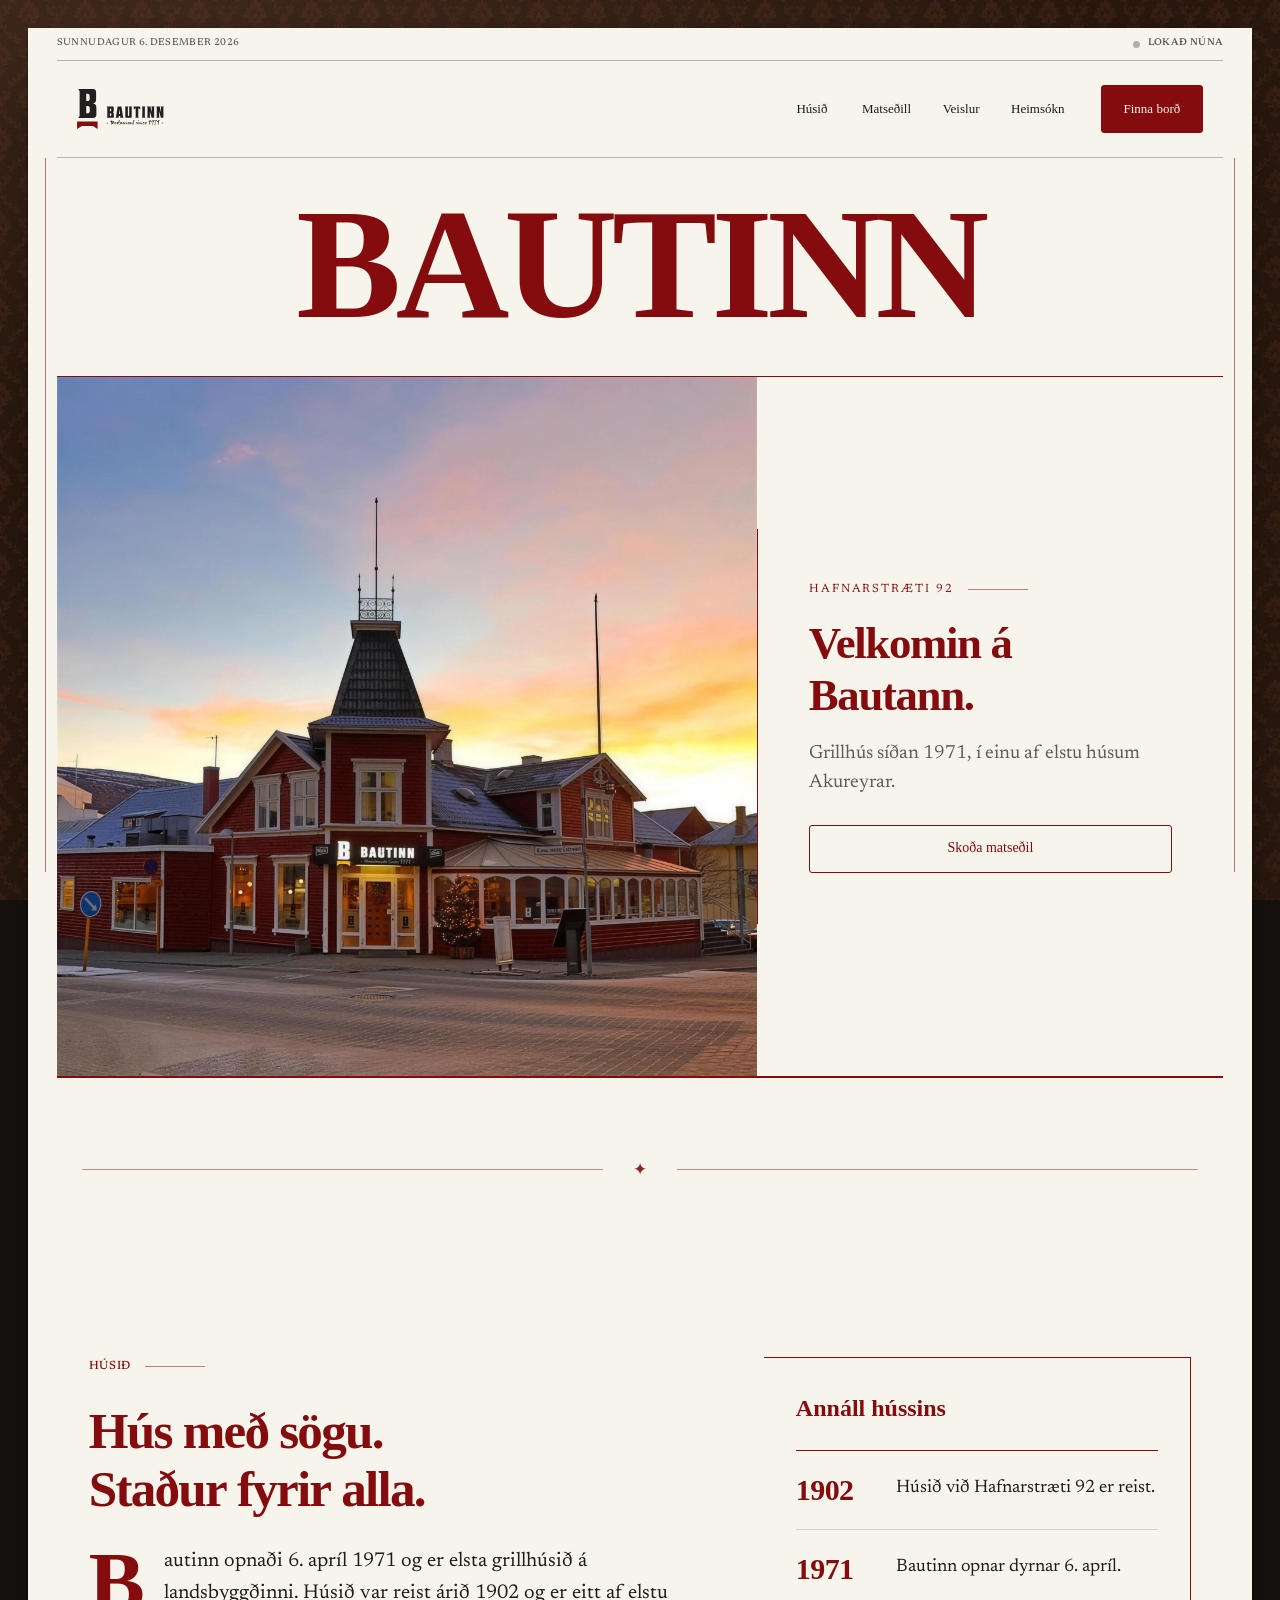
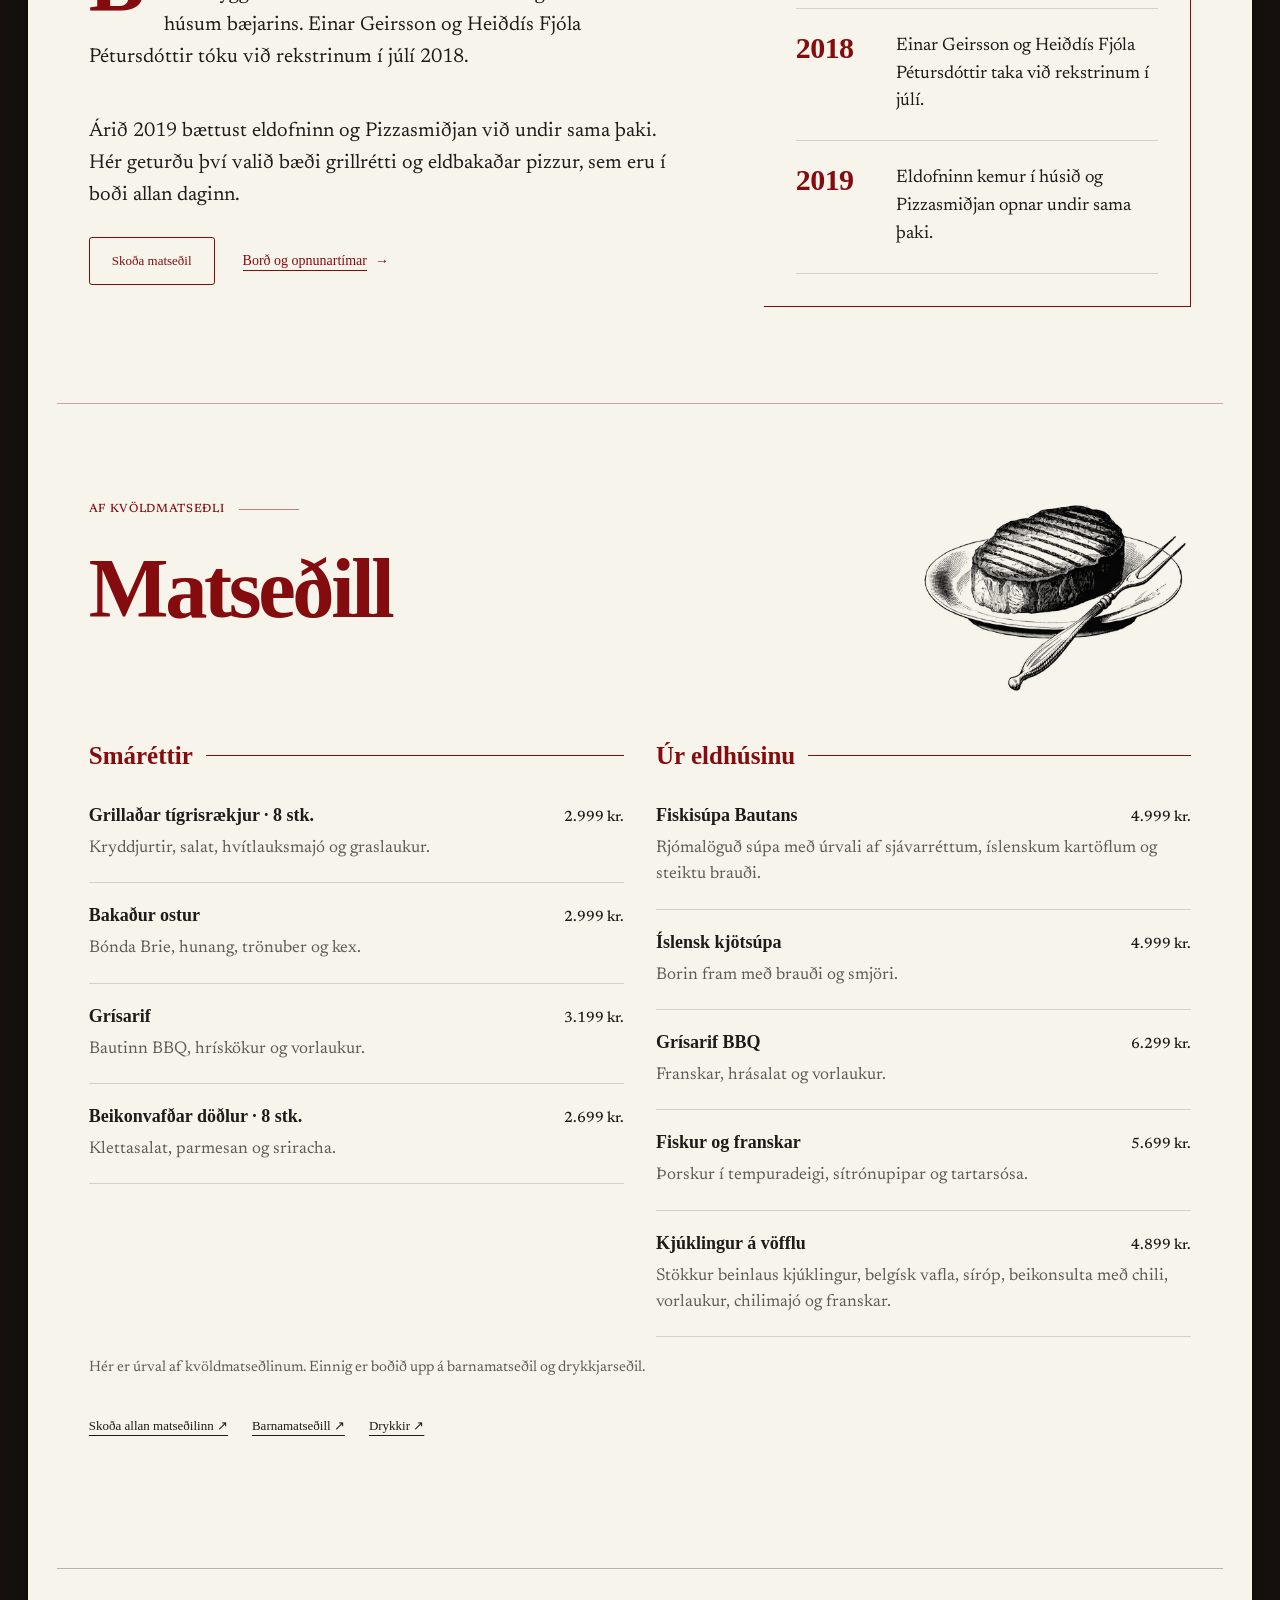
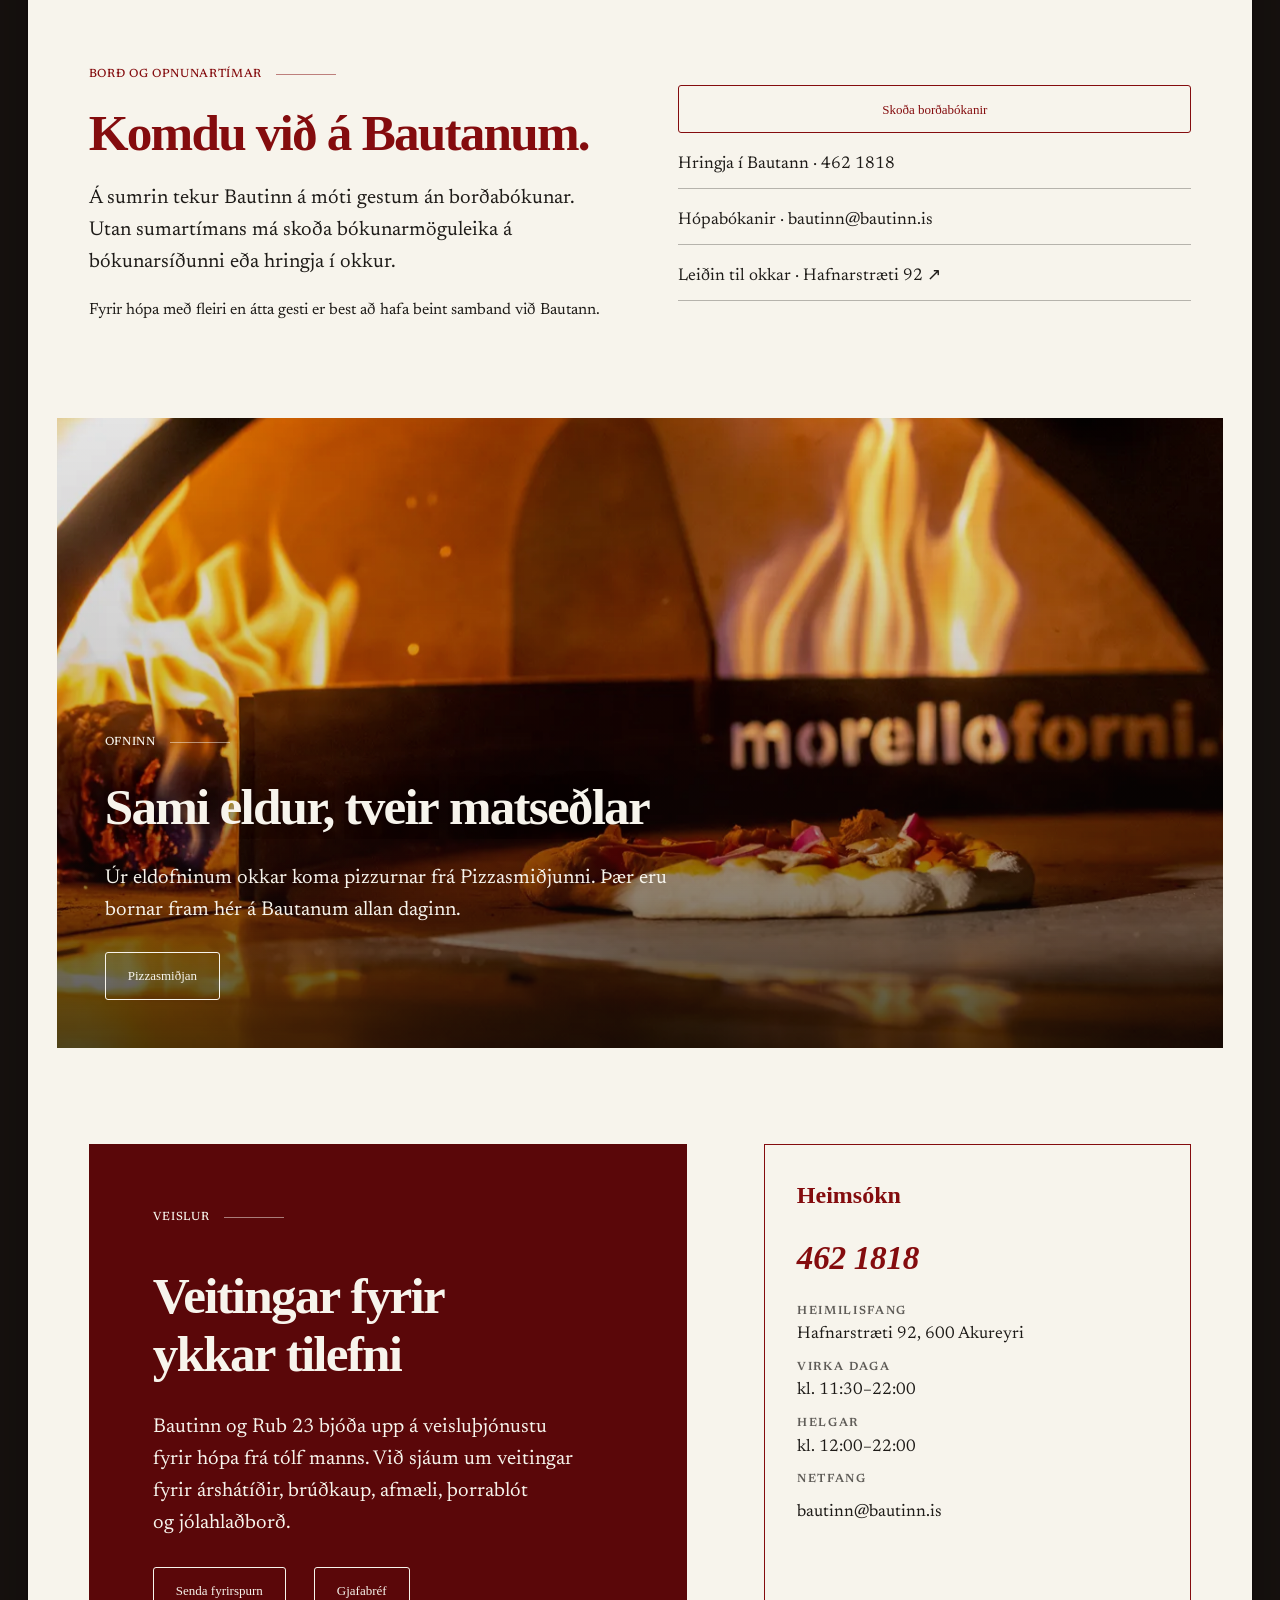
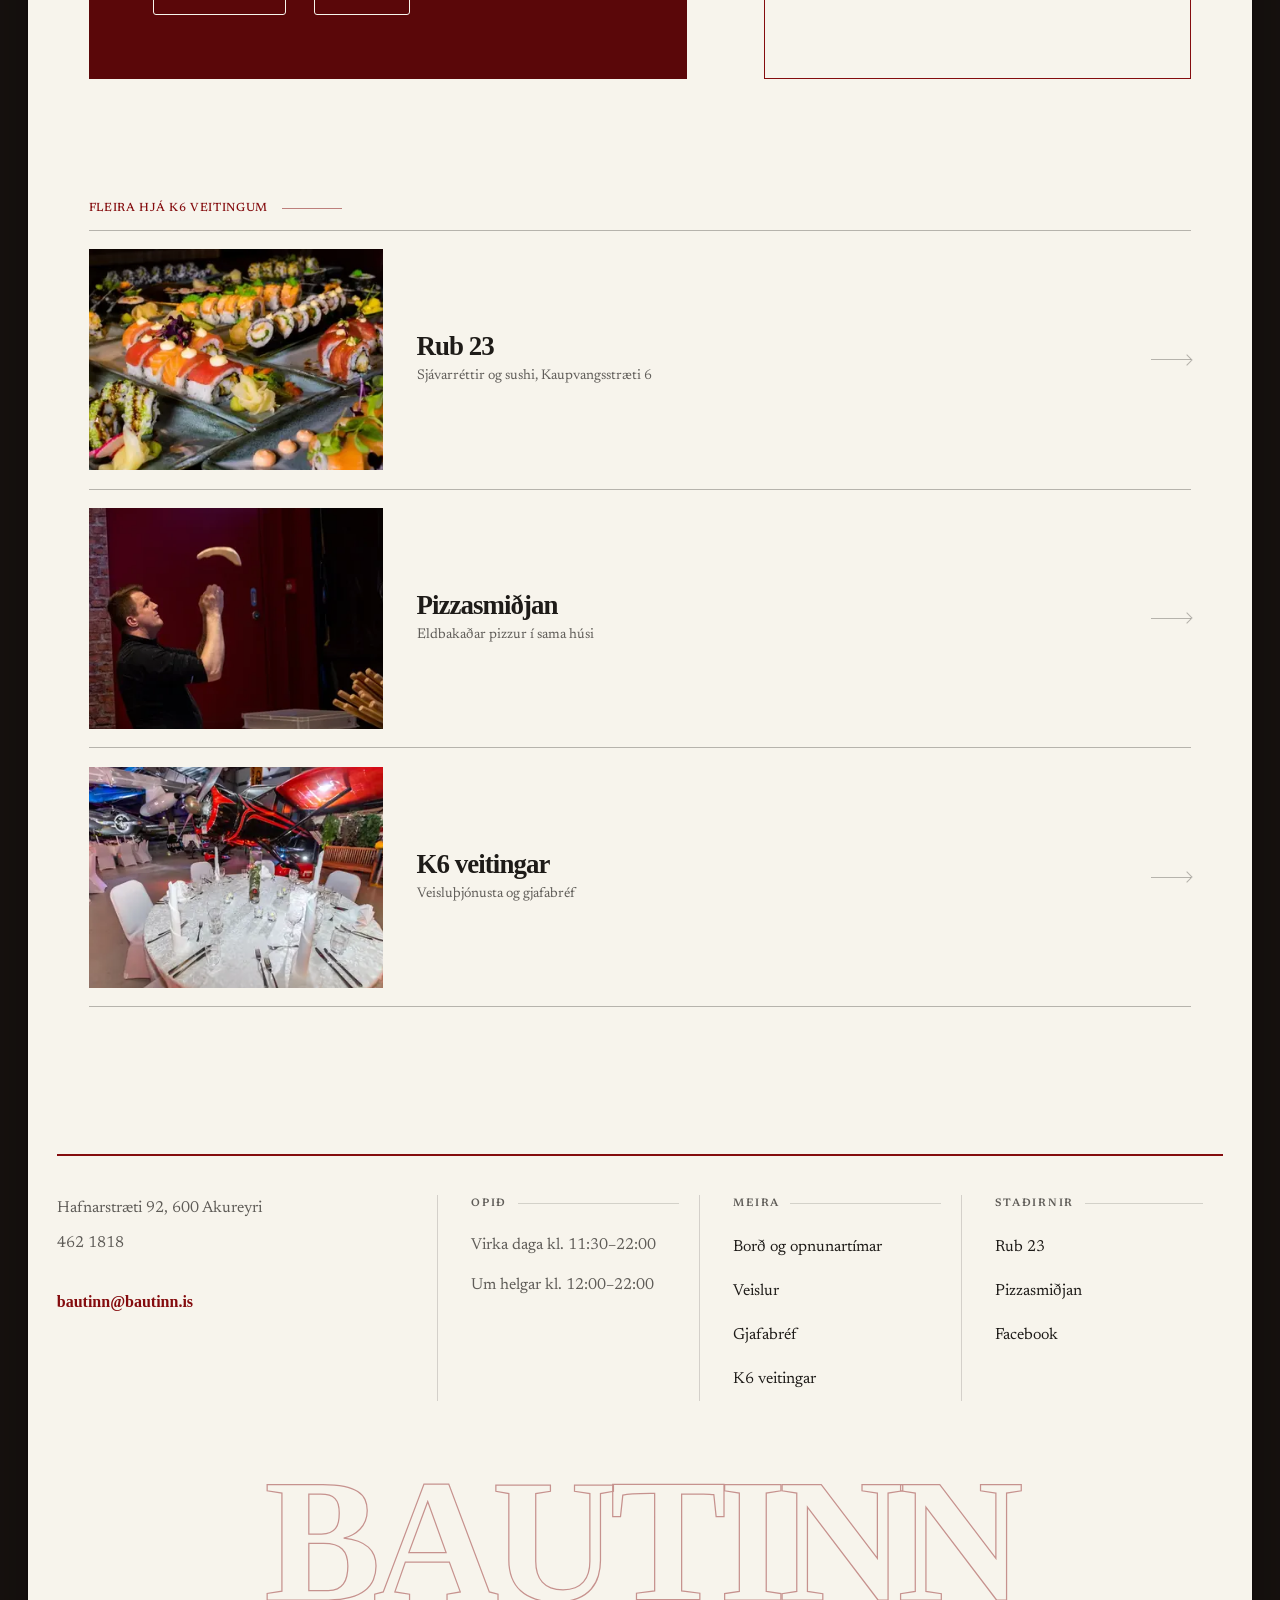
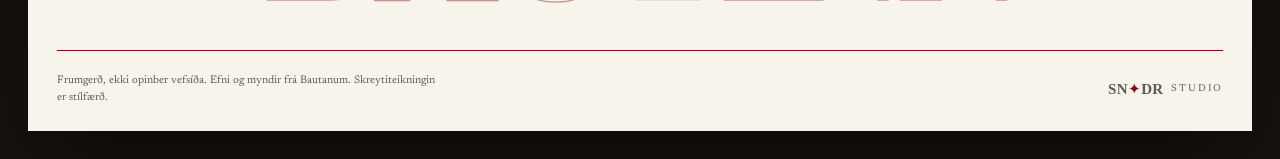
==== commit 36069c3b: "Deploy eb8582c (noindex preview)" ====
--- a/bautinn.html
+++ b/bautinn.html
@@ -19,7 +19,7 @@
 <link rel="stylesheet" href="assets/css/type-and-menu.css?v=b4243ab7">
 <link rel="stylesheet" href="assets/css/mobile-experience.css?v=7d18c7a7">
 <link rel="stylesheet" href="assets/css/showcase.css?v=bb9f3d00">
-<link rel="stylesheet" href="assets/css/interaction.css?v=1e585191">
+<link rel="stylesheet" href="assets/css/interaction.css?v=c1dbba31">
 <script type="application/ld+json">
 {"@context":"https://schema.org","@type":"Restaurant","name":"Bautinn","url":"https://bautinn.is/","telephone":"+354-462-1818","email":"bautinn@bautinn.is","foundingDate":"1971-04-06","parentOrganization":{"@type":"Organization","name":"K6 veitingar"},
 "address":{"@type":"PostalAddress","streetAddress":"Hafnarstræti 92","postalCode":"600","addressLocality":"Akureyri","addressCountry":"IS"},
--- a/assets/css/interaction.css
+++ b/assets/css/interaction.css
@@ -553,8 +553,10 @@
    printed column. The caption column is paper like everything else, the
    photograph carries the brand's own red keyline, and the two are separated by a
    rule rather than by a change of shade. */
-.lead--uncropped{background:transparent;border-top:1px solid var(--red);border-bottom:2px solid var(--red);
-  align-items:stretch;gap:0}
+/* `.lead.lead--uncropped` (0,2,0) elsewhere beat a single-class override, which is
+   why the grey slab survived the first attempt — match its specificity. */
+.lead.lead--uncropped{background:transparent;border-top:1px solid var(--red);
+  border-bottom:2px solid var(--red);align-items:stretch;gap:0}
 .lead--uncropped .hero-media{align-self:stretch;overflow:hidden;background:var(--paper-2)}
 .lead--uncropped .hero-media img{height:100%;object-fit:cover}
 @media(min-width:48em){
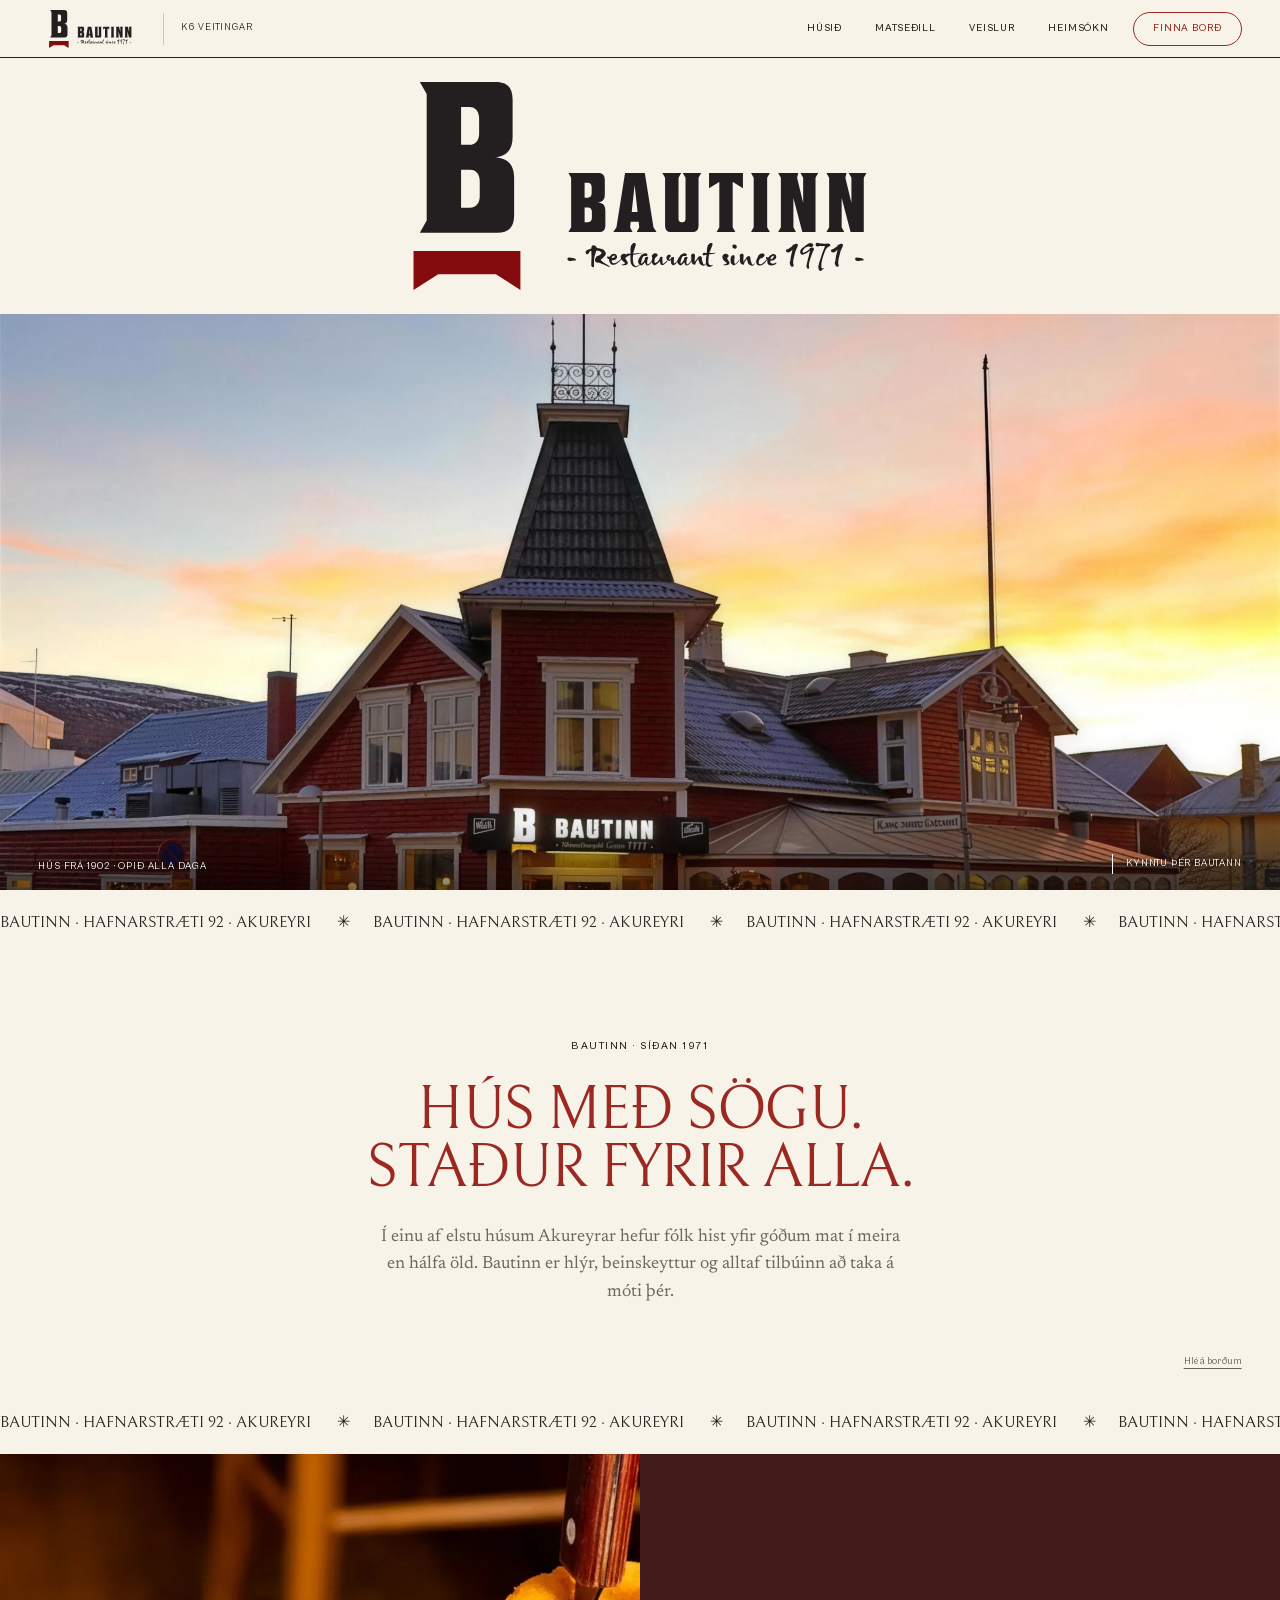
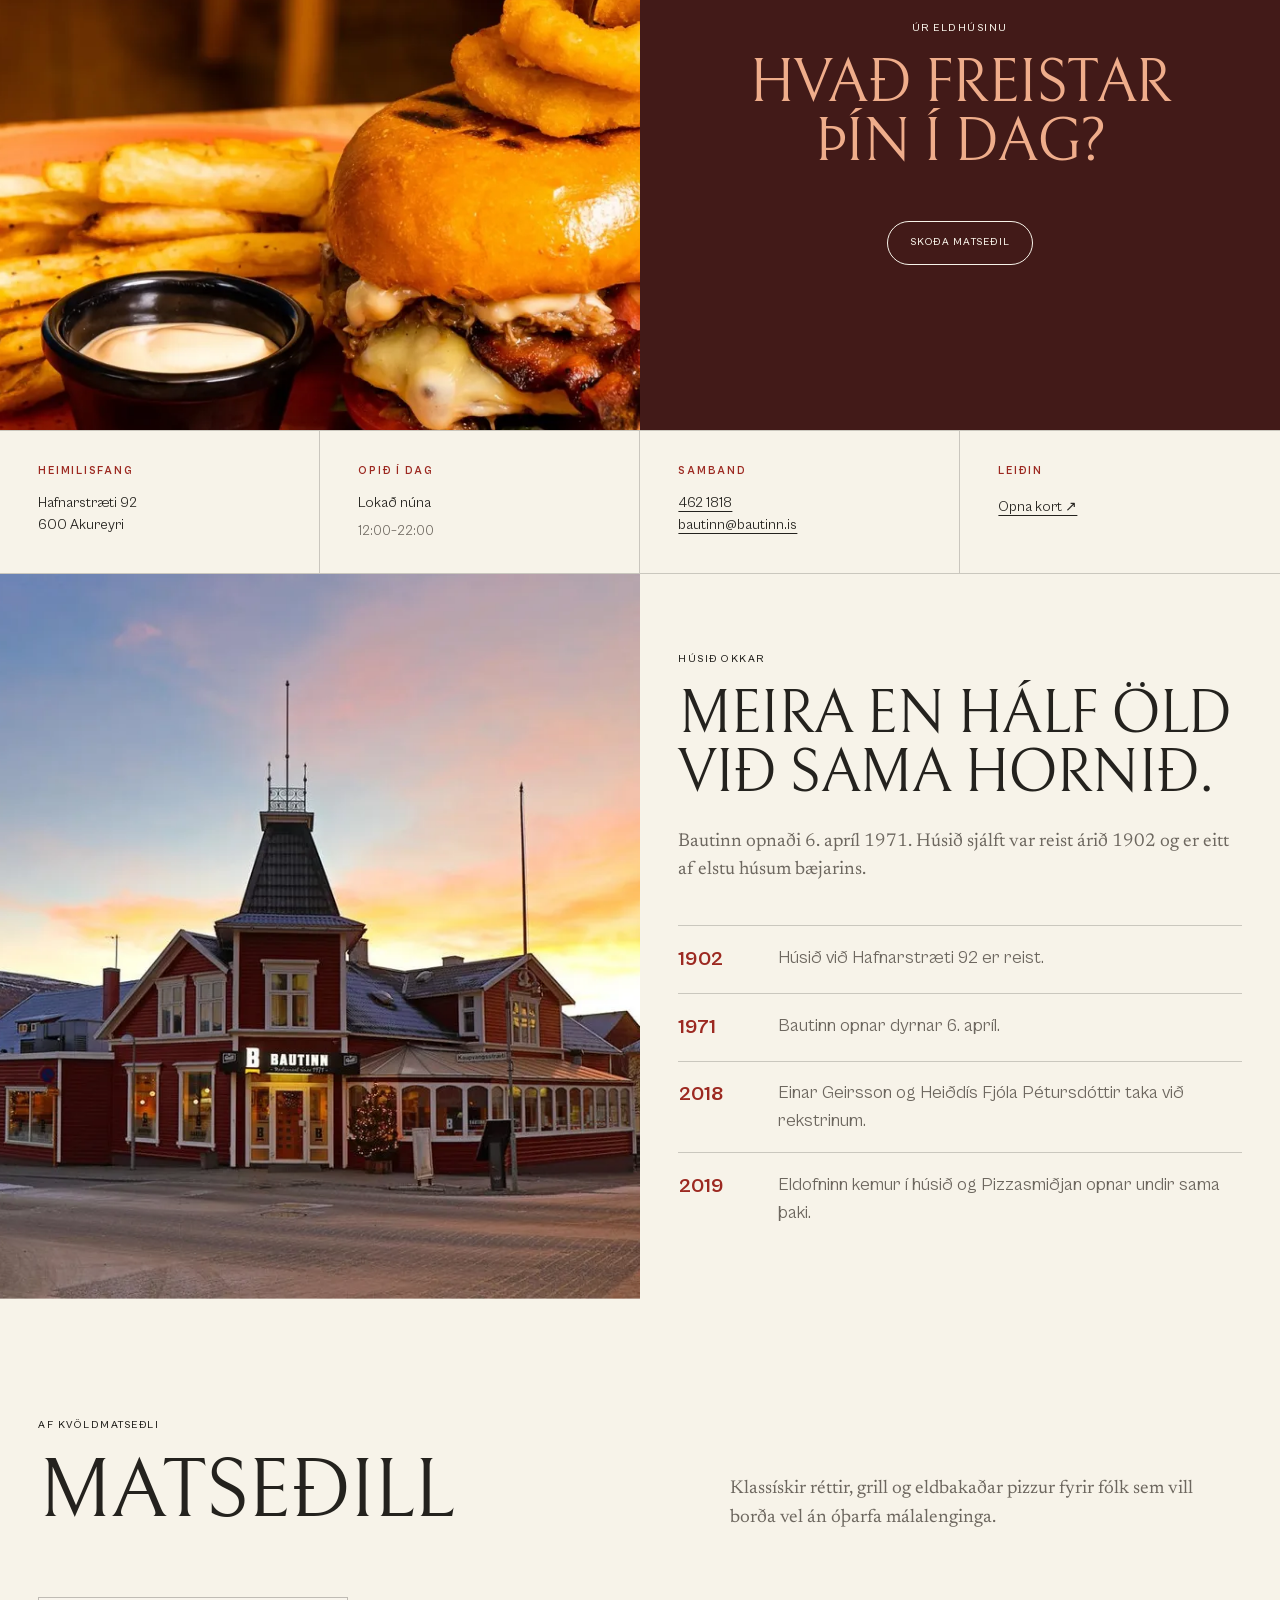
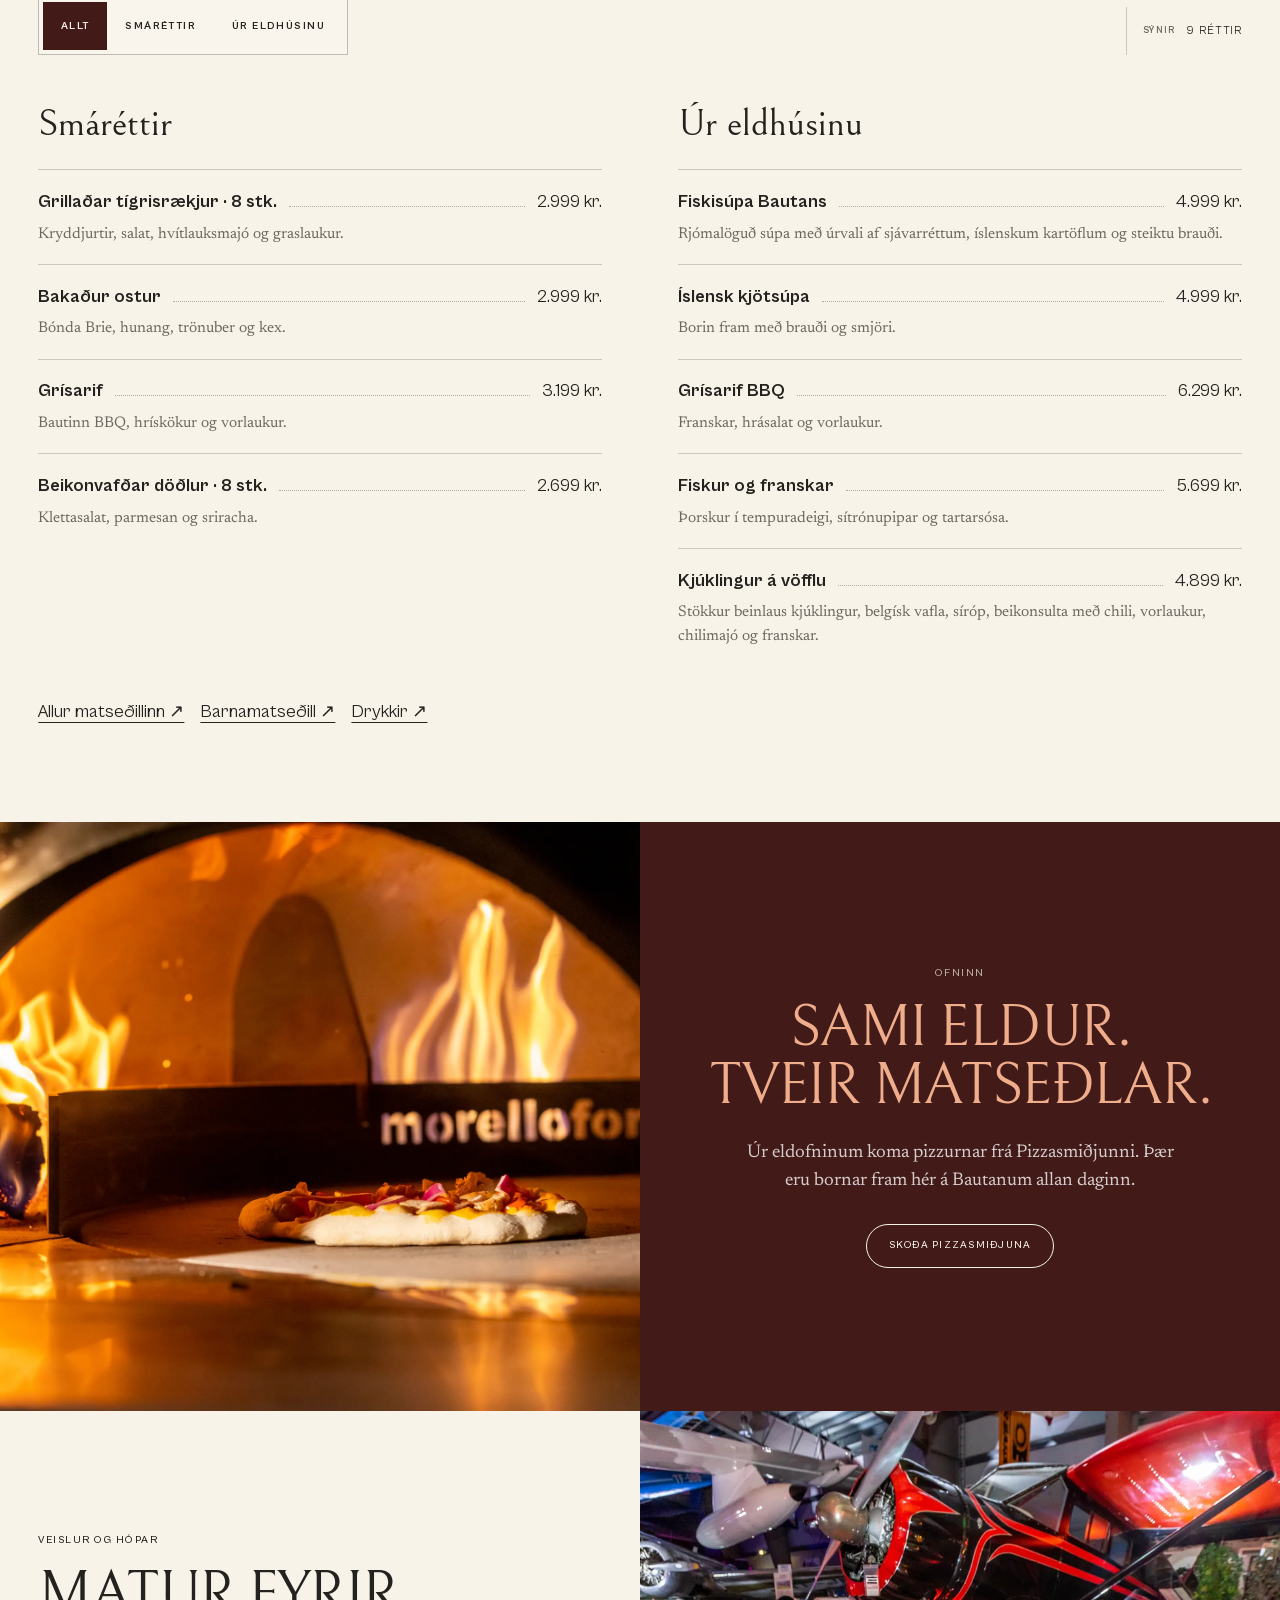
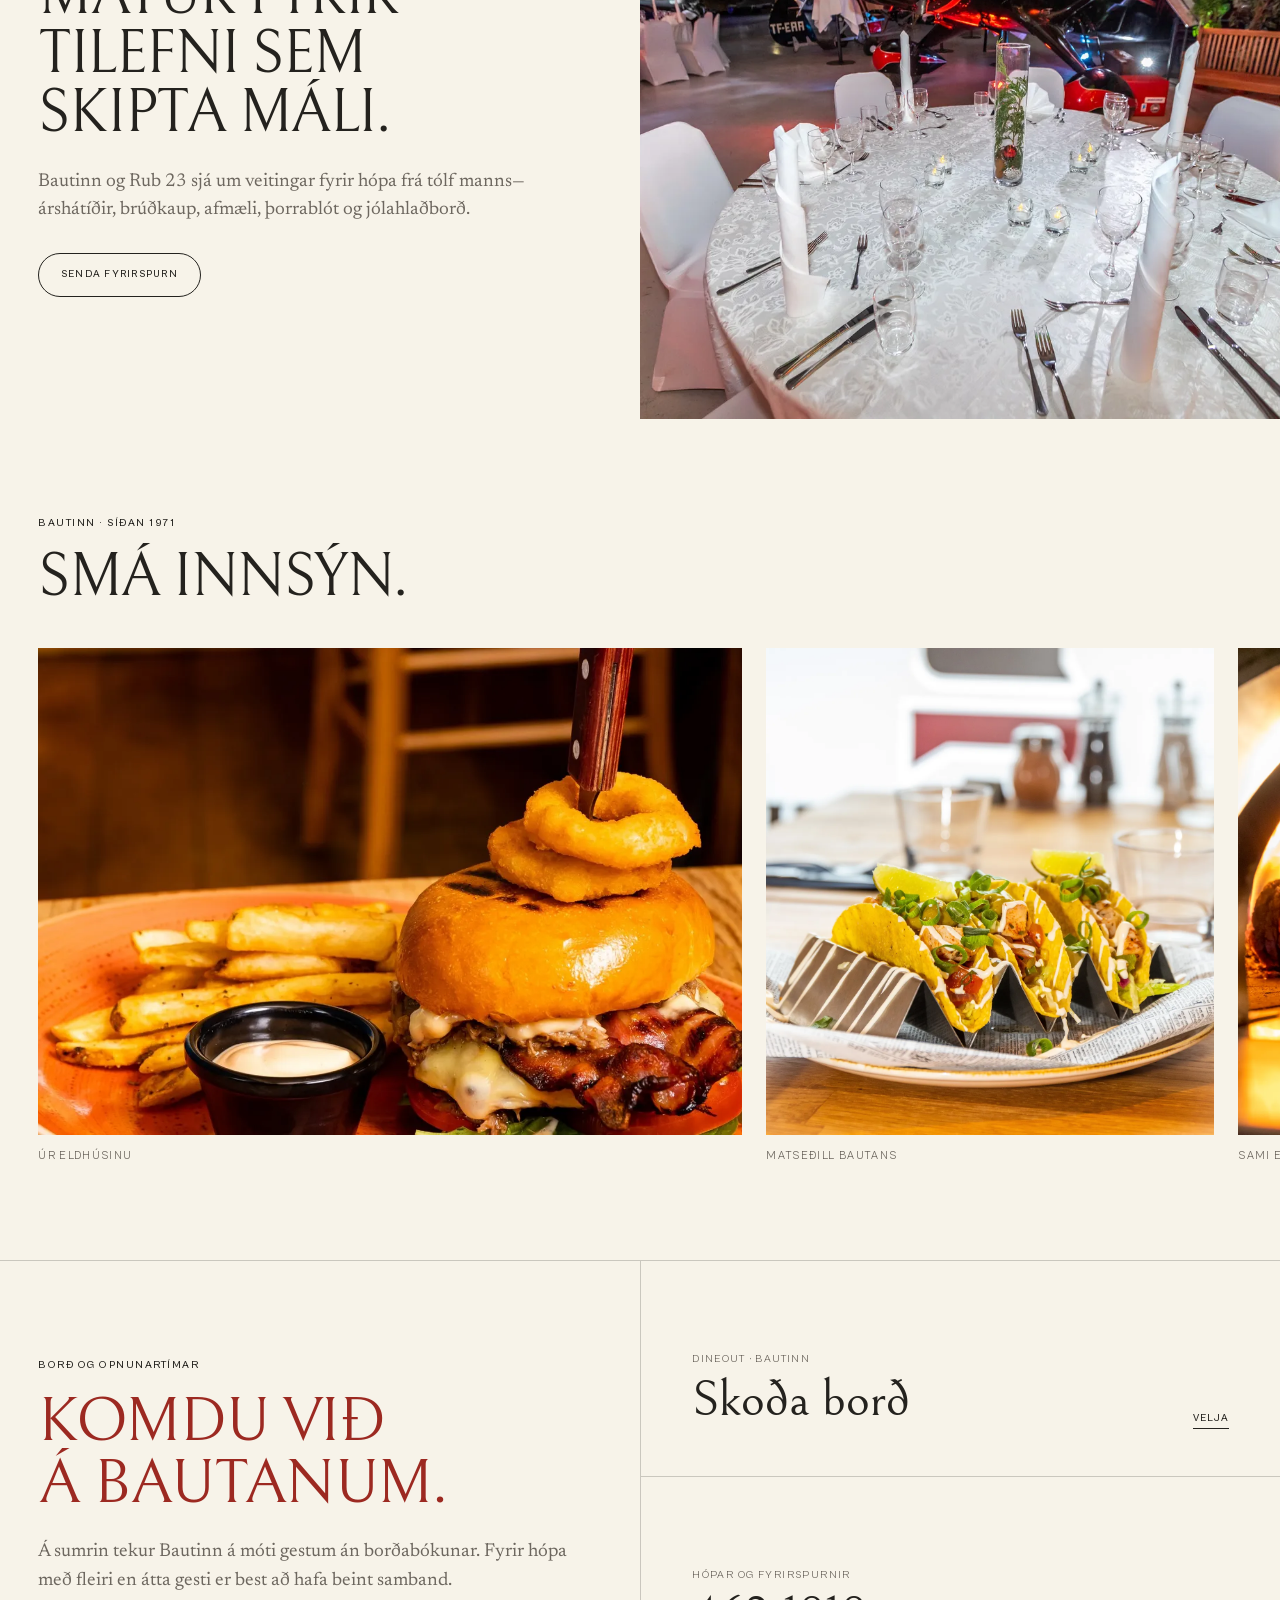
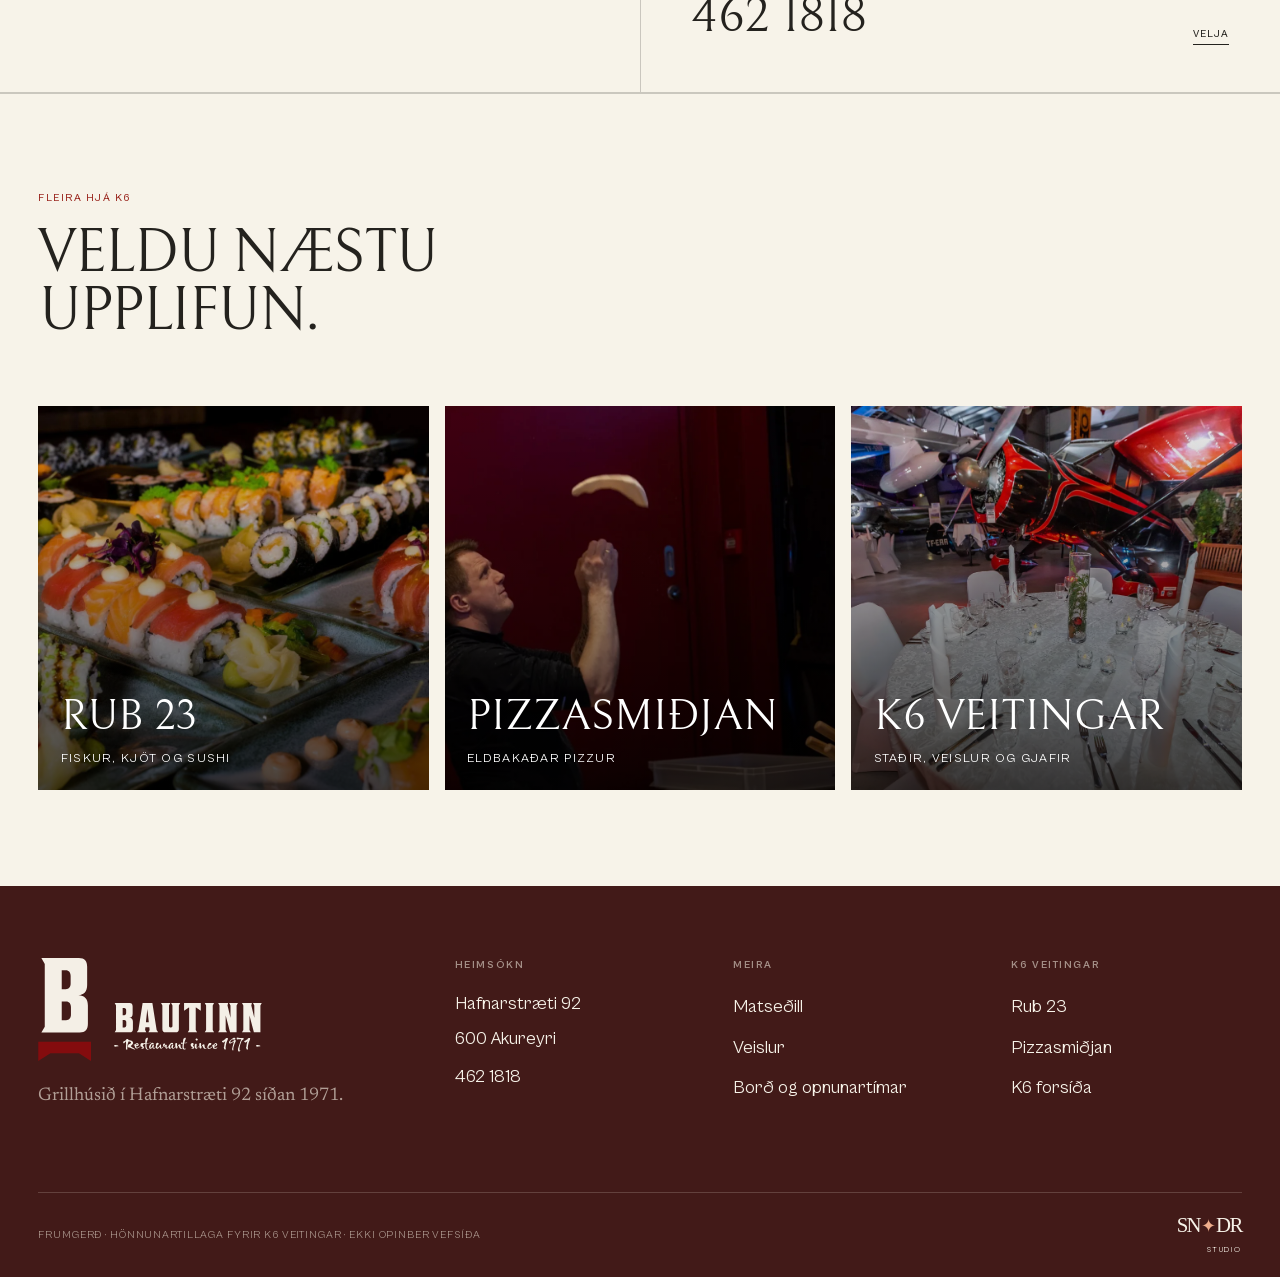
==== commit aa6d6052: "Deploy e7c2c9c (noindex preview)" ====
--- a/bautinn.html
+++ b/bautinn.html
@@ -1,199 +1,47 @@
-<!DOCTYPE html>
+<!doctype html>
 <html lang="is">
 <head>
-<meta charset="utf-8">
-<meta name="viewport" content="width=device-width,initial-scale=1,viewport-fit=cover">
-<title>Bautinn · grillhúsið í Hafnarstræti 92, Akureyri, síðan 1971</title>
-<meta name="description" content="Bautinn er elsta grillhúsið á landsbyggðinni, í húsi frá 1902 í Hafnarstræti 92 á Akureyri. Góður matur á sanngjörnu verði. Opið alla daga.">
-<link rel="canonical" href="https://bautinn.is/">
-<meta name="theme-color" content="#F7F4EC">
-<meta property="og:title" content="Bautinn · grillhúsið síðan 1971">
-<meta property="og:locale" content="is_IS"><meta property="og:type" content="website">
-<link rel="preload" href="assets/fonts/zodiak/web/Zodiak-Variable.woff2" as="font" type="font/woff2" crossorigin>
-<meta name="robots" content="noindex,nofollow">
-<link rel="icon" href="assets/img/icons/icon-bautinn-32.png" sizes="32x32" type="image/png">
-<link rel="icon" href="assets/img/icons/icon-bautinn-512.png" sizes="512x512" type="image/png">
-<link rel="apple-touch-icon" href="assets/img/icons/icon-bautinn-180.png">
-<link rel="stylesheet" href="assets/css/system.css?v=19f88beb">
-<link rel="stylesheet" href="assets/css/editorial.css?v=507259a4">
-<link rel="stylesheet" href="assets/css/type-and-menu.css?v=b4243ab7">
-<link rel="stylesheet" href="assets/css/mobile-experience.css?v=7d18c7a7">
-<link rel="stylesheet" href="assets/css/showcase.css?v=bb9f3d00">
-<link rel="stylesheet" href="assets/css/interaction.css?v=c1dbba31">
-<script type="application/ld+json">
-{"@context":"https://schema.org","@type":"Restaurant","name":"Bautinn","url":"https://bautinn.is/","telephone":"+354-462-1818","email":"bautinn@bautinn.is","foundingDate":"1971-04-06","parentOrganization":{"@type":"Organization","name":"K6 veitingar"},
-"address":{"@type":"PostalAddress","streetAddress":"Hafnarstræti 92","postalCode":"600","addressLocality":"Akureyri","addressCountry":"IS"},
-"openingHoursSpecification":[{"@type":"OpeningHoursSpecification","dayOfWeek":["Monday","Tuesday","Wednesday","Thursday","Friday"],"opens":"11:30","closes":"22:00"},{"@type":"OpeningHoursSpecification","dayOfWeek":["Saturday","Sunday"],"opens":"12:00","closes":"22:00"}]}
-</script>
+  <meta charset="utf-8"><meta name="viewport" content="width=device-width,initial-scale=1,viewport-fit=cover">
+  <title>Bautinn · grillhúsið í Hafnarstræti 92 síðan 1971</title><meta name="description" content="Bautinn er grillhús í einu af elstu húsum Akureyrar. Skoðaðu matseðil, opnunartíma og borðabókanir.">
+  <link rel="canonical" href="https://bautinn.is/"><meta name="theme-color" content="#201713"><meta name="robots" content="noindex,nofollow">
+  <link rel="icon" href="assets/img/icons/icon-bautinn-32.png" sizes="32x32" type="image/png"><link rel="apple-touch-icon" href="assets/img/icons/icon-bautinn-180.png">
+  <script>document.documentElement.classList.add('js');try{if(sessionStorage.getItem('k6-route-entry')){sessionStorage.removeItem('k6-route-entry');document.documentElement.classList.add('route-arriving')}}catch(error){}setTimeout(function(){if(!document.documentElement.classList.contains('motion-ready'))document.documentElement.classList.add('motion-fallback')},2200)</script><link rel="preload" as="font" type="font/ttf" href="assets/fonts/bellefair/Bellefair-Regular.ttf" crossorigin><link rel="stylesheet" href="assets/css/cinematic.css?v=f999bf8d"><link rel="stylesheet" href="assets/css/reference.css?v=b9312f5f">
+  <script type="application/ld+json">{"@context":"https://schema.org","@type":"Restaurant","name":"Bautinn","url":"https://bautinn.is/","telephone":"+354-462-1818","email":"bautinn@bautinn.is","foundingDate":"1971-04-06","parentOrganization":{"@type":"Organization","name":"K6 veitingar"},"address":{"@type":"PostalAddress","streetAddress":"Hafnarstræti 92","postalCode":"600","addressLocality":"Akureyri","addressCountry":"IS"}}</script>
 </head>
-<body class="b-bautinn">
-<a class="skip" href="#main">Beint í aðalefni</a>
-<div class="rail rail--l" aria-hidden="true"></div><div class="rail rail--r" aria-hidden="true"></div>
+<body class="theme-bautinn">
+  <a class="skip" href="#main">Beint í aðalefni</a><div class="route-curtain" aria-hidden="true"></div>
+  <header class="site-header"><div class="header-identity header-brand"><a class="header-home" href="bautinn.html" aria-label="Bautinn, forsíða"><img src="assets/img/logo-bautinn.svg" alt="Bautinn"></a><a class="group-return" href="index.html">K6 veitingar</a></div><nav class="site-nav" aria-label="Aðalvalmynd"><a href="#husid">Húsið</a><a href="#matsedill">Matseðill</a><a href="#veisla">Veislur</a><a href="#heimsokn">Heimsókn</a></nav><div class="header-tools"><a class="header-action" href="#bokabord">Finna borð</a><button class="menu-toggle" type="button" data-menu-open aria-label="Opna valmynd" aria-expanded="false" aria-controls="menu"><span>Valmynd</span><i aria-hidden="true"></i></button></div></header>
+  <dialog class="menu-panel" id="menu" data-menu aria-label="Valmynd"><div class="menu-top"><div class="header-brand"><a class="group-mark" href="index.html"><span>K</span>6</a><span class="venue-name">Bautinn</span></div><button class="menu-close" type="button" data-menu-close aria-label="Loka valmynd">×</button></div><ol class="menu-links"><li><a href="#husid">Húsið</a></li><li><a href="#matsedill">Matseðill</a></li><li><a href="#veisla">Veislur</a></li><li><a href="#bokabord">Finna borð</a></li></ol><div class="menu-meta"><span>Hafnarstræti 92</span><a href="tel:+3544621818">462 1818</a></div></dialog>
 
-<header class="mast">
-  <div class="folio">
-    <span data-date>Akureyri</span>
-    <span class="status" data-hours='{"0":[["12:00","22:00"]],"1":[["11:30","22:00"]],"2":[["11:30","22:00"]],"3":[["11:30","22:00"]],"4":[["11:30","22:00"]],"5":[["11:30","22:00"]],"6":[["12:00","22:00"]]}'>Opnunartími</span>
-  </div>
-  <div class="mast__row">
-    <div><button class="roundbtn" data-burger aria-label="Opna valmynd" aria-expanded="false" aria-controls="menu">Valmynd<small>Efni</small></button></div>
-    <a class="mast__logo" href="bautinn.html" aria-label="Bautinn, forsíða"><img src="assets/img/logo-bautinn.svg" alt="Bautinn, grillhús síðan 1971" width="240" height="80"></a>
-    <div class="mast__end">
-      <nav class="mast__nav" aria-label="Aðalvalmynd"><a href="#husid">Húsið</a><a href="#matsedill">Matseðill</a><a href="#veislur">Veislur</a><a href="#heimsokn">Heimsókn</a></nav>
-      <a class="stampbtn" href="#bokabord">Finna borð</a>
-    </div>
-  </div>
-  <div class="mast__rules" aria-hidden="true"></div>
-</header>
-<div class="bar" aria-hidden="true">
-  <a class="bar__logo" aria-label="Bautinn, forsíða" href="bautinn.html" tabindex="-1"><img src="assets/img/logo-bautinn.svg" alt="" width="240" height="80"></a>
-  <div class="bar__mid"><a href="#husid" tabindex="-1">Húsið</a><a href="#matsedill" tabindex="-1">Matseðill</a><a href="#veislur" tabindex="-1">Veislur</a><a href="#heimsokn" tabindex="-1">Heimsókn</a></div>
-  <div class="bar__end"><a class="stampbtn" href="#bokabord" tabindex="-1">Finna borð</a><button class="burger" data-burger aria-label="Opna valmynd" aria-expanded="false" aria-controls="menu" tabindex="-1"><span></span></button></div>
-</div>
-<dialog class="menu" aria-label="Valmynd" id="menu" data-menu>
-  <div class="menu__top"><span class="kicker kicker--plain">Bautinn</span><button class="menu__close" data-menu-close aria-label="Loka valmynd">×</button></div>
-  <ul class="menu__list"><li><a href="#matsedill">Matseðill</a></li><li><a href="#heimsokn">Heimsókn</a></li><li><a href="#husid">Húsið okkar</a></li><li><a href="#veislur">Veisluþjónusta</a></li></ul><div class="menu__booking"><a class="btn" href="#bokabord">Finna borð</a></div><nav class="menu__family" aria-label="Staðir K6 veitinga"><a href="index.html">K6 veitingar</a><a href="rub23.html">Rub 23</a><a href="pizzasmidjan.html">Pizzasmiðjan</a></nav>
-  <div class="menu__meta"><span>Hafnarstræti 92, 600 Akureyri</span><a href="tel:+3544621818">462 1818</a></div>
-</dialog>
+  <main id="main">
+    <section class="hero" aria-labelledby="hero-title"><div class="hero-heading"><h1 id="hero-title"><img class="hero-masthead-logo" src="assets/img/logo-bautinn.svg" alt="Bautinn" fetchpriority="high"></h1></div><div class="hero-stage"><img class="hero-media" src="assets/img/enhanced/bautinn-1200.webp" srcset="assets/img/enhanced/bautinn-1200.webp 1200w, assets/img/enhanced/bautinn-2400.webp 2400w" sizes="100vw" alt="Bautinn í Hafnarstræti 92 í kvöldsól" fetchpriority="high"><div class="hero-foot"><span>Hús frá 1902 · opið alla daga</span><a class="scroll-cue" href="#inngangur">Kynntu þér Bautann</a></div></div></section>
 
-<main id="main" class="page">
-  <section class="masthead" aria-label="Bautinn">
-    <h1 class="wordmark">Bautinn</h1>
-
-  </section>
-<nav class="arrival-nav" aria-label="Flýtileiðir á síðunni"><a href="#matsedill">Matseðill</a><a href="#bokabord">Borð</a><a href="#heimsokn">Heimsókn</a></nav>
+    <section class="statement" id="inngangur"><div class="chapter-ribbon" aria-hidden="true"><div class="ribbon-track"><div><span>Bautinn · Hafnarstræti 92 · Akureyri <i>✳</i></span><span>Bautinn · Hafnarstræti 92 · Akureyri <i>✳</i></span><span>Bautinn · Hafnarstræti 92 · Akureyri <i>✳</i></span><span>Bautinn · Hafnarstræti 92 · Akureyri <i>✳</i></span></div><div><span>Bautinn · Hafnarstræti 92 · Akureyri <i>✳</i></span><span>Bautinn · Hafnarstræti 92 · Akureyri <i>✳</i></span><span>Bautinn · Hafnarstræti 92 · Akureyri <i>✳</i></span><span>Bautinn · Hafnarstræti 92 · Akureyri <i>✳</i></span></div></div></div><div class="statement-inner"><p class="eyebrow">Bautinn · síðan 1971</p><h2 class="statement-title" data-reveal>Hús með sögu.<br>Staður fyrir alla.</h2><p class="statement-note" data-reveal>Í einu af elstu húsum Akureyrar hefur fólk hist yfir góðum mat í meira en hálfa öld. Bautinn er hlýr, beinskeyttur og alltaf tilbúinn að taka á móti þér.</p></div><div class="chapter-ribbon chapter-ribbon--reverse" aria-hidden="true"><div class="ribbon-track"><div><span>Bautinn · Hafnarstræti 92 · Akureyri <i>✳</i></span><span>Bautinn · Hafnarstræti 92 · Akureyri <i>✳</i></span><span>Bautinn · Hafnarstræti 92 · Akureyri <i>✳</i></span><span>Bautinn · Hafnarstræti 92 · Akureyri <i>✳</i></span></div><div><span>Bautinn · Hafnarstræti 92 · Akureyri <i>✳</i></span><span>Bautinn · Hafnarstræti 92 · Akureyri <i>✳</i></span><span>Bautinn · Hafnarstræti 92 · Akureyri <i>✳</i></span><span>Bautinn · Hafnarstræti 92 · Akureyri <i>✳</i></span></div></div></div><button class="ribbon-toggle" type="button" data-ribbon-toggle aria-pressed="false" aria-label="Gera hlé á hreyfingu borða">Hlé á borðum</button></section>
+<section class="menu-gateway"><div class="gateway-media" data-parallax><img src="assets/img/w/baut-01-1400.webp" alt="Réttur frá Bautanum" loading="lazy"></div><div class="gateway-copy"><p class="eyebrow" data-reveal>Úr eldhúsinu</p><h2 class="display display--md" data-reveal>Hvað freistar<br>þín í dag?</h2><a class="button button--light" href="#matsedill">Skoða matseðil</a></div></section>
 
 
-  <section class="lead lead--uncropped" aria-label="Húsið">
-    <div class="hero-media"><img sizes="100vw" alt="Bautinn í Hafnarstræti 92, húsið frá 1902 í kvöldsól" fetchpriority="high" src="assets/img/enhanced/bautinn-1200.webp" srcset="assets/img/enhanced/bautinn-1200.webp 1200w, assets/img/enhanced/bautinn-2400.webp 2400w" width="1200" height="1200"></div>
-    <div class="lead__cap"><p class="kicker">Hafnarstræti 92</p><h2>Velkomin á Bautann.</h2><p>Grillhús síðan 1971, í einu af elstu húsum Akureyrar.</p><a class="btn" href="#matsedill">Skoða matseðil</a></div>
-  </section>
 
-  <!-- the house: story plus the annáll -->
-  <div class="brk" role="presentation"><i class="brk__r rule"></i><span class="brk__m" aria-hidden="true">✦</span><i class="brk__r rule"></i></div>
-<section class="sec" id="husid">
-    <div class="cols cols--7-5 colrule">
-      <div class="story" data-reveal-group>
-        <p class="kicker">Húsið</p>
-        <h2 class="display h2" data-words>Hús með sögu.<br>Staður fyrir alla.</h2>
-        <p class="body dropcap">Bautinn opnaði 6. apríl 1971 og er elsta grillhúsið á landsbyggðinni. Húsið var reist árið 1902 og er eitt af elstu húsum bæjarins. Einar Geirsson og Heiðdís Fjóla Pétursdóttir tóku við rekstrinum í júlí 2018.</p>
-        <p class="body">Árið 2019 bættust eldofninn og Pizzasmiðjan við undir sama þaki. Hér geturðu því valið bæði grillrétti og eldbakaðar pizzur, sem eru í boði allan daginn.</p>
-        <div class="actions"><a class="btn" href="#matsedill">Skoða matseðil</a><a class="link" href="#bokabord"><span>Borð og opnunartímar</span></a></div>
-      </div>
-      <aside class="box box--dbl" data-in>
-        <h3>Annáll hússins</h3>
-        <ul class="annal">
-          <li><b>1902</b><p>Húsið við Hafnarstræti 92 er reist.</p></li>
-          <li><b>1971</b><p>Bautinn opnar dyrnar 6. apríl.</p></li>
-          <li><b>2018</b><p>Einar Geirsson og Heiðdís Fjóla Pétursdóttir taka við rekstrinum í júlí.</p></li>
-          <li><b>2019</b><p>Eldofninn kemur í húsið og Pizzasmiðjan opnar undir sama þaki.</p></li>
-        </ul>
-      </aside>
-    </div>
-  </section>
+    <section class="info-band" id="heimsokn" aria-label="Upplýsingar um Bautann"><div class="info-item"><h3>Heimilisfang</h3><p>Hafnarstræti 92<br>600 Akureyri</p></div><div class="info-item"><h3>Opið í dag</h3><p data-hours='{"0":[["12:00","22:00"]],"1":[["11:30","22:00"]],"2":[["11:30","22:00"]],"3":[["11:30","22:00"]],"4":[["11:30","22:00"]],"5":[["11:30","22:00"]],"6":[["12:00","22:00"]]}'>Sjá opnunartíma</p></div><div class="info-item"><h3>Samband</h3><p><a href="tel:+3544621818">462 1818</a><br><a href="mailto:bautinn@bautinn.is">bautinn@bautinn.is</a></p></div><div class="info-item"><h3>Leiðin</h3><a href="https://www.google.com/maps/search/?api=1&amp;query=Bautinn+Hafnarstr%C3%A6ti+92+Akureyri">Opna kort ↗</a></div></section>
 
-  <div class="rule rule--check" aria-hidden="true"></div>
+    <section class="feature" id="husid"><div class="feature-media" data-parallax><img src="assets/img/w/baut-06-800.webp" alt="Bautinn við Hafnarstræti 92" loading="lazy"></div><div class="feature-copy" data-reveal><p class="eyebrow">Húsið okkar</p><h2 class="display display--md">Meira en hálf öld við sama hornið.</h2><p class="lede">Bautinn opnaði 6. apríl 1971. Húsið sjálft var reist árið 1902 og er eitt af elstu húsum bæjarins.</p><ol class="timeline"><li><strong>1902</strong><p>Húsið við Hafnarstræti 92 er reist.</p></li><li><strong>1971</strong><p>Bautinn opnar dyrnar 6. apríl.</p></li><li><strong>2018</strong><p>Einar Geirsson og Heiðdís Fjóla Pétursdóttir taka við rekstrinum.</p></li><li><strong>2019</strong><p>Eldofninn kemur í húsið og Pizzasmiðjan opnar undir sama þaki.</p></li></ol></div></section>
 
-  <!-- the menu, typeset -->
-  <section class="sec" id="matsedill">
-    <div class="cols cols--8-4 colrule">
-      <div>
-        <div class="sec__head sec__head--plate">
-          <p class="kicker">Af kvöldmatseðli</p>
-          <h2 class="menuword">Matseðill</h2>
-          <figure class="plate" aria-hidden="true"><img src="assets/img/draw/eng-grill-800.webp" srcset="assets/img/draw/eng-grill-400.webp 400w, assets/img/draw/eng-grill-800.webp 800w" sizes="(min-width:60em) 17rem, 45vw" alt="" loading="lazy" decoding="async"></figure>
-        </div>
-        <div class="menu-categories restaurant-categories" role="group" aria-label="Flokkar matseðils"><button type="button" data-menu-filter="course-0" aria-pressed="false" aria-controls="course-0">Smáréttir</button><button type="button" data-menu-filter="course-1" aria-pressed="false" aria-controls="course-1">Úr eldhúsinu</button><button type="button" data-menu-filter="all" aria-pressed="false">Allt</button></div><p class="menu-count menu-count--restaurant" aria-live="polite"></p><div class="courses courses--2" data-menu-browser>
-          <div class="course" id="course-0" data-menu-category="course-0"><h3>Smáréttir</h3>
-            <ul class="dishes">
-              <li class="dish" data-photo="assets/img/w/k6-01-800.webp" data-photo-cap="Grillaðar tígrisrækjur"><div class="dish__top"><span class="dish__n">Grillaðar tígrisrækjur · 8 stk.</span><span class="dish__dots"></span><span class="dish__p">2.999 kr.</span></div><p class="dish__d">Kryddjurtir, salat, hvítlauksmajó og graslaukur.</p></li>
-              <li class="dish"><div class="dish__top"><span class="dish__n">Bakaður ostur</span><span class="dish__dots"></span><span class="dish__p">2.999 kr.</span></div><p class="dish__d">Bónda Brie, hunang, trönuber og kex.</p></li>
-              <li class="dish"><div class="dish__top"><span class="dish__n">Grísarif</span><span class="dish__dots"></span><span class="dish__p">3.199 kr.</span></div><p class="dish__d">Bautinn BBQ, hrískökur og vorlaukur.</p></li>
-              <li class="dish"><div class="dish__top"><span class="dish__n">Beikonvafðar döðlur · 8 stk.</span><span class="dish__dots"></span><span class="dish__p">2.699 kr.</span></div><p class="dish__d">Klettasalat, parmesan og sriracha.</p></li>
-            </ul>
-          </div>
-          <div class="course" id="course-1" data-menu-category="course-1"><h3>Úr eldhúsinu</h3>
-            <ul class="dishes">
-              <li class="dish"><div class="dish__top"><span class="dish__n">Fiskisúpa Bautans</span><span class="dish__dots"></span><span class="dish__p">4.999 kr.</span></div><p class="dish__d">Rjómalöguð súpa með úrvali af sjávarréttum, íslenskum kartöflum og steiktu brauði.</p></li>
-              <li class="dish"><div class="dish__top"><span class="dish__n">Íslensk kjötsúpa</span><span class="dish__dots"></span><span class="dish__p">4.999 kr.</span></div><p class="dish__d">Borin fram með brauði og smjöri.</p></li>
-              <li class="dish"><div class="dish__top"><span class="dish__n">Grísarif BBQ</span><span class="dish__dots"></span><span class="dish__p">6.299 kr.</span></div><p class="dish__d">Franskar, hrásalat og vorlaukur.</p></li>
-              <li class="dish"><div class="dish__top"><span class="dish__n">Fiskur og franskar</span><span class="dish__dots"></span><span class="dish__p">5.699 kr.</span></div><p class="dish__d">Þorskur í tempuradeigi, sítrónupipar og tartarsósa.</p></li>
-              <li class="dish" data-photo="assets/img/w/baut-05-800.webp" data-photo-cap="Af matseðli Bautans"><div class="dish__top"><span class="dish__n">Kjúklingur á vöfflu</span><span class="dish__dots"></span><span class="dish__p">4.899 kr.</span></div><p class="dish__d">Stökkur beinlaus kjúklingur, belgísk vafla, síróp, beikonsulta með chili, vorlaukur, chilimajó og franskar.</p></li>
-            </ul>
-          </div>
-        </div>
-        <p class="foot-note">Hér er úrval af kvöldmatseðlinum. Einnig er boðið upp á barnamatseðil og drykkjarseðil.</p><nav class="full-menus" aria-label="Allir matseðlar"><a href="https://www.bautinn.is/is/matsedlar/kvoldmatsedill">Skoða allan matseðilinn ↗</a><a href="https://www.bautinn.is/is/matsedlar/barnamatsedill">Barnamatseðill ↗</a><a href="https://www.bautinn.is/is/matsedlar/drykkir">Drykkir ↗</a></nav>
-      </div>
-      <div class="story" data-reveal-group>
-        <figure class="reveal" data-in><div class="frame frame--tall frame--ruled"><div class="frame__clip"><img src="assets/img/w/baut-01-800.webp" srcset="assets/img/w/baut-01-800.webp 800w, assets/img/w/baut-01-1400.webp 1400w" sizes="(min-width:60em) 30vw, 100vw" alt="Hamborgari með frönskum á Bautanum" loading="lazy" width="800" height="476"></div></div><figcaption>Af matseðli Bautans.</figcaption></figure>
-        <figure class="reveal" data-in><div class="frame frame--4-3 frame--ruled"><div class="frame__clip"><img src="assets/img/w/baut-05-800.webp" srcset="assets/img/w/baut-05-800.webp 800w, assets/img/w/baut-05-1400.webp 1400w" sizes="(min-width:60em) 30vw, 100vw" alt="Taco á Bautanum" loading="lazy" width="800" height="800"></div></div><figcaption>Taco, Bautinn.</figcaption></figure>
-      </div>
-    </div>
-  </section>
+    <section class="menu-section" id="matsedill"><div class="shell"><div class="section-head" data-reveal><div><p class="eyebrow">Af kvöldmatseðli</p><h2 class="display display--lg">Matseðill</h2></div><p class="lede">Klassískir réttir, grill og eldbakaðar pizzur fyrir fólk sem vill borða vel án óþarfa málalenginga.</p></div><div class="menu-toolbar"><div class="filter-group" role="group" aria-label="Flokkar matseðils"><button type="button" data-menu-filter="all" aria-pressed="true">Allt</button><button type="button" data-menu-filter="smarettir">Smáréttir</button><button type="button" data-menu-filter="eldhus">Úr eldhúsinu</button></div><p class="menu-count" data-menu-count aria-live="polite"></p></div><div class="courses" data-menu-browser>
+      <div class="course" data-menu-category="smarettir"><h3>Smáréttir</h3><ul class="dishes"><li class="dish"><div class="dish__top"><span class="dish__n">Grillaðar tígrisrækjur · 8 stk.</span><span class="dish__dots"></span><span class="dish__p">2.999 kr.</span></div><p class="dish__d">Kryddjurtir, salat, hvítlauksmajó og graslaukur.</p></li><li class="dish"><div class="dish__top"><span class="dish__n">Bakaður ostur</span><span class="dish__dots"></span><span class="dish__p">2.999 kr.</span></div><p class="dish__d">Bónda Brie, hunang, trönuber og kex.</p></li><li class="dish"><div class="dish__top"><span class="dish__n">Grísarif</span><span class="dish__dots"></span><span class="dish__p">3.199 kr.</span></div><p class="dish__d">Bautinn BBQ, hrískökur og vorlaukur.</p></li><li class="dish"><div class="dish__top"><span class="dish__n">Beikonvafðar döðlur · 8 stk.</span><span class="dish__dots"></span><span class="dish__p">2.699 kr.</span></div><p class="dish__d">Klettasalat, parmesan og sriracha.</p></li></ul></div>
+      <div class="course" data-menu-category="eldhus"><h3>Úr eldhúsinu</h3><ul class="dishes"><li class="dish"><div class="dish__top"><span class="dish__n">Fiskisúpa Bautans</span><span class="dish__dots"></span><span class="dish__p">4.999 kr.</span></div><p class="dish__d">Rjómalöguð súpa með úrvali af sjávarréttum, íslenskum kartöflum og steiktu brauði.</p></li><li class="dish"><div class="dish__top"><span class="dish__n">Íslensk kjötsúpa</span><span class="dish__dots"></span><span class="dish__p">4.999 kr.</span></div><p class="dish__d">Borin fram með brauði og smjöri.</p></li><li class="dish"><div class="dish__top"><span class="dish__n">Grísarif BBQ</span><span class="dish__dots"></span><span class="dish__p">6.299 kr.</span></div><p class="dish__d">Franskar, hrásalat og vorlaukur.</p></li><li class="dish"><div class="dish__top"><span class="dish__n">Fiskur og franskar</span><span class="dish__dots"></span><span class="dish__p">5.699 kr.</span></div><p class="dish__d">Þorskur í tempuradeigi, sítrónupipar og tartarsósa.</p></li><li class="dish"><div class="dish__top"><span class="dish__n">Kjúklingur á vöfflu</span><span class="dish__dots"></span><span class="dish__p">4.899 kr.</span></div><p class="dish__d">Stökkur beinlaus kjúklingur, belgísk vafla, síróp, beikonsulta með chili, vorlaukur, chilimajó og franskar.</p></li></ul></div>
+    </div><div class="menu-links-row"><a href="https://www.bautinn.is/is/matsedlar/kvoldmatsedill">Allur matseðillinn ↗</a><a href="https://www.bautinn.is/is/matsedlar/barnamatsedill">Barnamatseðill ↗</a><a href="https://www.bautinn.is/is/matsedlar/drykkir">Drykkir ↗</a></div></div></section>
 
-<section class="sec booking" id="bokabord" aria-labelledby="booking-title"><div class="booking__intro"><p class="kicker">Borð og opnunartímar</p><h2 class="display h2" id="booking-title">Komdu við á Bautanum.</h2><p class="body">Á sumrin tekur Bautinn á móti gestum án borðabókunar. Utan sumartímans má skoða bókunarmöguleika á bókunarsíðunni eða hringja í okkur.</p><p class="booking__note">Fyrir hópa með fleiri en átta gesti er best að hafa beint samband við Bautann.</p></div><div class="booking__options"><a class="btn" href="https://www.dineout.is/is/bautinn?isolation=true" data-booking="bautinn">Skoða borðabókanir</a><a class="booking__contact" href="tel:+3544621818">Hringja í Bautann · 462 1818</a><a class="booking__contact" href="mailto:bautinn@bautinn.is">Hópabókanir · bautinn@bautinn.is</a><a class="booking__contact" href="https://www.google.com/maps/search/?api=1&amp;query=Bautinn+Hafnarstr%C3%A6ti+92+Akureyri">Leiðin til okkar · Hafnarstræti 92 ↗</a></div></section>
-  <!-- the oven: photograph band -->
-  <section class="band--photo" id="ofninn" data-parallax="8">
-    <div class="band__media"><img src="assets/img/w/baut-03-800.webp" srcset="assets/img/w/baut-03-800.webp 800w, assets/img/w/baut-03-1400.webp 1400w, assets/img/w/baut-03-2000.webp 2000w" sizes="100vw" alt="Eldofninn í Hafnarstræti 92 með pizzu á spaða" loading="lazy" width="800" height="533"></div>
-    <div class="band__scrim" aria-hidden="true"></div>
-    <div class="story" data-reveal-group style="max-width:36rem;position:relative">
-      <p class="kicker">Ofninn</p>
-      <h2 class="display h2" data-words>Sami eldur, tveir matseðlar</h2>
-      <p class="body" style="color:var(--paper)">Úr eldofninum okkar koma pizzurnar frá Pizzasmiðjunni. Þær eru bornar fram hér á Bautanum allan daginn.</p>
-      <div class="actions"><a class="btn btn--paper" href="pizzasmidjan.html">Pizzasmiðjan</a></div>
-    </div>
-  </section>
+    <section class="image-plate" data-parallax aria-labelledby="oven-title"><img src="assets/img/w/baut-03-2000.webp" alt="Eldofninn í Hafnarstræti 92" loading="lazy"><div class="plate-copy" data-reveal><p class="eyebrow eyebrow--light">Ofninn</p><h2 class="display display--lg" id="oven-title">Sami eldur. Tveir matseðlar.</h2><p class="lede">Úr eldofninum koma pizzurnar frá Pizzasmiðjunni. Þær eru bornar fram hér á Bautanum allan daginn.</p><a class="button button--light" href="pizzasmidjan.html">Skoða Pizzasmiðjuna</a></div></section>
 
-  <!-- veislur: inverted panel, then the visit box -->
-  <section class="sec" id="veislur">
-    <div class="cols cols--7-5">
-      <div class="panel" data-in>
-        <p class="kicker">Veislur</p>
-        <h2 class="display h2" data-words>Veitingar fyrir ykkar tilefni</h2>
-        <p class="body">Bautinn og Rub 23 bjóða upp á veisluþjónustu fyrir hópa frá tólf manns. Við sjáum um veitingar fyrir árshátíðir, brúðkaup, afmæli, þorrablót og jólahlaðborð.</p>
-        <div class="actions"><a class="btn" href="mailto:veisla@rub23.is?subject=Fyrirspurn%20um%20veislu">Senda fyrirspurn</a><a class="btn" href="https://k6veitingar.is/is/gjafabref" rel="noopener">Gjafabréf</a></div>
-      </div>
-      <aside class="box box--dbl" id="heimsokn" data-in>
-        <h3>Heimsókn</h3>
-        <a class="phone" href="tel:+3544621818">462 1818</a>
-        <dl>
-          <div><dt>Heimilisfang</dt><dd>Hafnarstræti 92, 600 Akureyri</dd></div>
-          <div><dt>Virka daga</dt><dd>kl. 11:30–22:00</dd></div>
-          <div><dt>Helgar</dt><dd>kl. 12:00–22:00</dd></div>
-          <div><dt>Netfang</dt><dd><a href="mailto:bautinn@bautinn.is">bautinn@bautinn.is</a></dd></div>
-        </dl>
-      </aside>
-    </div>
-  </section>
+    <section class="editorial-split" id="veisla"><div class="split-copy" data-reveal><p class="eyebrow">Veislur og hópar</p><h2 class="display display--md">Matur fyrir tilefni sem skipta máli.</h2><p class="lede">Bautinn og Rub 23 sjá um veitingar fyrir hópa frá tólf manns—árshátíðir, brúðkaup, afmæli, þorrablót og jólahlaðborð.</p><a class="button button--ink" href="mailto:veisla@rub23.is?subject=Fyrirspurn%20um%20veislu">Senda fyrirspurn</a></div><div class="split-media"><img src="assets/img/w/k6-03-1400.webp" alt="Veisluborð frá K6" loading="lazy"></div></section>
 
-  <section class="sec sec--tight" aria-label="Fleira hjá K6 veitingum">
-    <p class="kicker">Fleira hjá K6 veitingum</p>
-    <div class="sibs" data-in>
-          <a class="sib" href="rub23.html" style="--sib-accent:#B0141A"><span class="sib__fig"><img src="assets/img/w/rub-03-800.webp" srcset="assets/img/w/rub-03-400.webp 400w, assets/img/w/rub-03-800.webp 800w" sizes="(min-width:48em) 26vw, 38vw" alt="Sushi borið fram á Rub 23" width="800" height="534" loading="lazy" decoding="async"></span><span class="sib__txt"><span class="sib__n">Rub 23</span><span class="sib__t">Sjávarréttir og sushi, Kaupvangsstræti 6</span></span><span class="sib__go" aria-hidden="true"></span></a>
-          <a class="sib" href="pizzasmidjan.html" style="--sib-accent:#9C0B1A"><span class="sib__fig"><img src="assets/img/w/pz-05-800.webp" srcset="assets/img/w/pz-05-400.webp 400w, assets/img/w/pz-05-800.webp 800w, assets/img/w/pz-05-1400.webp 1400w" sizes="(min-width:48em) 26vw, 38vw" alt="Pizzabakari kastar deigi upp í loft" width="800" height="534" loading="lazy" decoding="async"></span><span class="sib__txt"><span class="sib__n">Pizzasmiðjan</span><span class="sib__t">Eldbakaðar pizzur í sama húsi</span></span><span class="sib__go" aria-hidden="true"></span></a>
-          <a class="sib" href="index.html" style="--sib-accent:#B3121A"><span class="sib__fig"><img src="assets/img/w/k6-03-800.webp" srcset="assets/img/w/k6-03-400.webp 400w, assets/img/w/k6-03-800.webp 800w, assets/img/w/k6-03-1400.webp 1400w" sizes="(min-width:48em) 26vw, 38vw" alt="Veisluborð lögð fyrir hóp, á vegum K6 veitinga" width="800" height="533" loading="lazy" decoding="async"></span><span class="sib__txt"><span class="sib__n">K6 veitingar</span><span class="sib__t">Veisluþjónusta og gjafabréf</span></span><span class="sib__go" aria-hidden="true"></span></a>
-        </div>
-  </section>
+    <section class="gallery-chapter"><div class="gallery-heading"><p class="eyebrow">Bautinn · síðan 1971</p><h2 class="display display--md">Smá innsýn.</h2></div><div class="photo-rail" aria-label="Myndir frá Bautanum"><figure><img src="assets/img/w/baut-01-1400.webp" alt="Hamborgari og franskar á Bautanum" loading="lazy"><figcaption>Úr eldhúsinu</figcaption></figure><figure><img src="assets/img/w/baut-05-1400.webp" alt="Taco á Bautanum" loading="lazy"><figcaption>Matseðill Bautans</figcaption></figure><figure><img src="assets/img/w/baut-03-2000.webp" alt="Eldofninn í Hafnarstræti" loading="lazy"><figcaption>Sami eldur · tvö vörumerki</figcaption></figure></div></section>
+<section class="booking-close" id="bokabord"><div class="booking-copy" data-reveal><p class="eyebrow">Borð og opnunartímar</p><h2 class="display display--lg">Komdu við á Bautanum.</h2><p class="lede">Á sumrin tekur Bautinn á móti gestum án borðabókunar. Fyrir hópa með fleiri en átta gesti er best að hafa beint samband.</p></div><div class="booking-options"><a class="booking-option" href="https://www.dineout.is/is/bautinn?isolation=true"><span><small>Dineout · Bautinn</small><strong>Skoða borð</strong></span><i aria-hidden="true">↗</i></a><a class="booking-option" href="tel:+3544621818"><span><small>Hópar og fyrirspurnir</small><strong>462 1818</strong></span><i aria-hidden="true">↗</i></a></div></section>
 
-  <footer class="foot">
-    <div class="foot__box">
-      <div class="foot__id">
-        <p class="small">Hafnarstræti 92, 600 Akureyri<br><a href="tel:+3544621818">462 1818</a></p>
-        <a class="foot__mail" href="mailto:bautinn@bautinn.is">bautinn@bautinn.is</a>
-      </div>
-      <div><h3>Opið</h3><ul><li>Virka daga kl. 11:30–22:00</li><li>Um helgar kl. 12:00–22:00</li></ul></div>
-      <div><h3>Meira</h3><ul><li><a href="#bokabord">Borð og opnunartímar</a></li><li><a href="#veislur">Veislur</a></li><li><a href="https://k6veitingar.is/is/gjafabref" rel="noopener">Gjafabréf</a></li><li><a href="index.html">K6 veitingar</a></li></ul></div>
-      <div><h3>Staðirnir</h3><ul><li><a href="rub23.html">Rub 23</a></li><li><a href="pizzasmidjan.html">Pizzasmiðjan</a></li><li><a href="https://www.facebook.com/Bautinn-179320098766418/" rel="noopener">Facebook</a></li></ul></div>
-    </div>
+    <section class="sibling-section section--dark"><div class="shell"><div class="section-head" data-reveal><div><p class="eyebrow eyebrow--light">Fleira hjá K6</p><h2 class="display display--md">Veldu næstu upplifun.</h2></div></div><div class="sibling-grid"><a class="sibling" href="rub23.html"><img src="assets/img/enhanced/rub23-1200.webp" alt="Rub 23" loading="lazy"><div><h3>Rub 23</h3><p>Fiskur, kjöt og sushi</p></div></a><a class="sibling" href="pizzasmidjan.html"><img src="assets/img/w/pz-05-1400.webp" alt="Pizzasmiðjan" loading="lazy"><div><h3>Pizzasmiðjan</h3><p>Eldbakaðar pizzur</p></div></a><a class="sibling" href="index.html"><img src="assets/img/w/k6-03-1400.webp" alt="K6 veitingar" loading="lazy"><div><h3>K6 veitingar</h3><p>Staðir, veislur og gjafir</p></div></a></div></div></section>
+  </main>
 
-    <p class="foot__word" aria-hidden="true">Bautinn</p>
-
-    <div class="foot__base"><p class="foot__note">Frumgerð, ekki opinber vefsíða. Efni og myndir frá Bautanum. Skreytiteikningin er stílfærð.</p><a class="sndr" href="https://sndrstudio.is" target="_blank" rel="noopener" aria-label="Hannað af SNDR Studio" data-logotype><span class="sndr__mark">SN<i>✦</i>DR</span><span class="sndr__studio">STUDIO</span></a></div>
-  </footer>
-</main>
-
-
-<nav class="dock" aria-label="Flýtileiðir"><a href="#matsedill">Matseðill</a><a href="#bokabord">Finna borð</a><a href="#heimsokn">Heimsókn</a></nav>
-<script src="assets/js/motion.js?v=047ef036" defer></script>
+  <footer class="site-footer"><div class="footer-grid"><div><img class="footer-brand-logo footer-brand-logo--bautinn" src="assets/img/logo-bautinn-bone.svg" alt="Bautinn"><p class="copy">Grillhúsið í Hafnarstræti 92 síðan 1971.</p></div><div class="footer-col"><h3>Heimsókn</h3><ul><li>Hafnarstræti 92</li><li>600 Akureyri</li><li><a href="tel:+3544621818">462 1818</a></li></ul></div><div class="footer-col"><h3>Meira</h3><ul><li><a href="#matsedill">Matseðill</a></li><li><a href="#veisla">Veislur</a></li><li><a href="#bokabord">Borð og opnunartímar</a></li></ul></div><div class="footer-col"><h3>K6 veitingar</h3><ul><li><a href="rub23.html">Rub 23</a></li><li><a href="pizzasmidjan.html">Pizzasmiðjan</a></li><li><a href="index.html">K6 forsíða</a></li></ul></div></div><div class="footer-base"><span>Frumgerð · hönnunartillaga fyrir K6 veitingar · ekki opinber vefsíða</span><a class="sndr" href="https://sndrstudio.is" target="_blank" rel="noopener" aria-label="Hannað af SNDR Studio"><span class="sndr__mark">SN<i>✦</i>DR</span><span class="sndr__studio">STUDIO</span></a></div></footer>
+  <nav class="mobile-dock" aria-label="Flýtileiðir"><a href="#matsedill">Matseðill</a><a href="#bokabord">Finna borð</a></nav>
+  <script src="assets/vendor/gsap.min.js?v=5e6e6cba" defer></script><script src="assets/vendor/ScrollTrigger.min.js?v=00a3e5c7" defer></script><script src="assets/vendor/lenis.min.js?v=f81a5e41" defer></script><script src="assets/js/cinematic.js?v=5f9c25f2" defer></script>
 </body>
 </html>
--- a/assets/css/cinematic.css
+++ b/assets/css/cinematic.css
@@ -0,0 +1,304 @@
+@import url("../fonts/studio/cabinet-grotesk/css/cabinet-grotesk.css");
+@import url("../fonts/studio/melodrama/css/melodrama.css");
+@import url("../fonts/studio/telma/css/telma.css");
+
+@font-face{font-family:Newsreader;src:url("../font/newsreader-400.woff2") format("woff2");font-weight:400;font-display:swap}
+@font-face{font-family:Newsreader;src:url("../font/newsreader-500.woff2") format("woff2");font-weight:500;font-display:swap}
+
+:root{
+  --cream:#f6f0e3;--cream-2:#eae1d0;--ink:#171512;--muted:#6d675f;--line:rgba(23,21,18,.2);
+  --brand:#b71820;--brand-dark:#731014;--accent:#d99a26;--dark:#191714;--on-dark:#f6f0e3;
+  --display:"Melodrama-Variable",Georgia,serif;--body:"CabinetGrotesk-Variable",Arial,sans-serif;
+  --pad:clamp(1.1rem,3.1vw,3.75rem);--section:clamp(5.5rem,11vw,10.5rem);--header:76px;
+  --ease:cubic-bezier(.16,1,.3,1);--ease-inout:cubic-bezier(.76,0,.24,1);--max:92rem;
+}
+body.theme-rub{--brand:#c4161c;--brand-dark:#650b0f;--accent:#d99a26;--dark:#171414;--display:"Melodrama-Variable",Georgia,serif}
+body.theme-bautinn{--brand:#840c0e;--brand-dark:#4d0809;--accent:#c69b62;--dark:#201713;--display:"Telma-Variable",Georgia,serif}
+body.theme-pizza{--brand:#a70c1c;--brand-dark:#5e0710;--accent:#f0a23a;--dark:#171414;--display:"CabinetGrotesk-Variable",Arial,sans-serif}
+
+*,*::before,*::after{box-sizing:border-box}
+html{background:var(--cream);scroll-behavior:smooth;-webkit-text-size-adjust:100%}
+body{margin:0;background:var(--cream);color:var(--ink);font-family:var(--body);font-size:clamp(1rem,.25vw + .94rem,1.15rem);line-height:1.52;-webkit-font-smoothing:antialiased;overflow-x:hidden}
+html.js:not(.motion-ready):not(.motion-fallback) body{opacity:0}
+html.motion-ready body,html.motion-fallback body{opacity:1;transition:opacity .3s ease}
+body.menu-open{overflow:hidden}
+img{display:block;max-width:100%}
+a{color:inherit;text-decoration:none}
+button,input{font:inherit;color:inherit}
+button{border:0;background:none;padding:0;cursor:pointer}
+[hidden]{display:none!important}
+[id]{scroll-margin-top:calc(var(--header) + 1rem)}
+::selection{background:var(--brand);color:var(--cream)}
+:focus-visible{outline:2px solid var(--accent);outline-offset:4px}
+.skip{position:fixed;left:1rem;top:1rem;z-index:200;background:var(--cream);color:var(--ink);padding:.8rem 1rem;transform:translateY(-160%);transition:transform .25s var(--ease)}
+.skip:focus{transform:none}
+.shell{width:min(100%,var(--max));margin-inline:auto;padding-inline:var(--pad)}
+.eyebrow{margin:0 0 1.15rem;font-size:.72rem;font-weight:700;letter-spacing:.18em;text-transform:uppercase}
+.eyebrow--light{color:rgba(246,240,227,.7)}
+.display{font-family:var(--display);font-weight:500;line-height:.92;letter-spacing:-.045em;text-wrap:balance;margin:0}
+.display--xl{font-size:clamp(3.35rem,9.3vw,9.4rem)}
+.display--lg{font-size:clamp(2.85rem,6.7vw,7rem)}
+.display--md{font-size:clamp(2.25rem,4.5vw,4.75rem)}
+.lede{max-width:42rem;margin:1.5rem 0 0;font-family:Newsreader,Georgia,serif;font-size:clamp(1.12rem,1.45vw,1.45rem);line-height:1.48;color:var(--muted)}
+.copy{max-width:38rem;margin:1.35rem 0 0;color:var(--muted)}
+.section{padding-block:var(--section)}
+.section--dark{background:var(--dark);color:var(--on-dark)}
+.section--brand{background:var(--brand);color:var(--cream)}
+.section-head{display:grid;grid-template-columns:minmax(0,1fr) minmax(18rem,32rem);align-items:end;gap:2rem;margin-bottom:clamp(2.75rem,5vw,5rem)}
+.section-head .lede{margin:0;justify-self:end}
+
+.site-header{position:fixed;inset:0 0 auto;z-index:80;height:var(--header);display:grid;grid-template-columns:auto 1fr auto;align-items:center;gap:2rem;padding-inline:var(--pad);color:#fff;border-bottom:1px solid rgba(255,255,255,.25);transition:background .35s var(--ease),color .35s var(--ease),border-color .35s var(--ease)}
+.site-header.is-solid{background:rgba(246,240,227,.96);color:var(--ink);border-color:var(--line);backdrop-filter:blur(14px);-webkit-backdrop-filter:blur(14px)}
+.group-mark{display:inline-flex;align-items:center;min-height:44px;font-size:1.65rem;font-weight:900;letter-spacing:-.07em}
+.group-mark span{color:var(--brand)}
+.header-brand{display:flex;align-items:center;gap:.8rem;white-space:nowrap}.header-brand::after{content:"";width:1px;height:18px;background:currentColor;opacity:.35}.venue-name{font-size:.68rem;font-weight:700;letter-spacing:.15em;text-transform:uppercase}
+.site-nav{display:flex;justify-content:center;gap:clamp(1.1rem,2.6vw,2.8rem)}
+.site-nav a,.header-action,.menu-toggle{display:inline-flex;align-items:center;justify-content:center;min-height:44px;font-size:.73rem;font-weight:700;letter-spacing:.12em;text-transform:uppercase}
+.site-nav a{position:relative}
+.site-nav a::after{content:"";position:absolute;left:0;right:0;bottom:6px;height:1px;background:currentColor;transform:scaleX(0);transform-origin:right;transition:transform .35s var(--ease)}
+.site-nav a:hover::after,.site-nav a:focus-visible::after{transform:scaleX(1);transform-origin:left}
+.header-tools{display:flex;align-items:center;gap:.75rem}
+.header-action,.button{position:relative;isolation:isolate;overflow:hidden;border:1px solid currentColor;border-radius:999px;padding:.76rem 1.15rem;transition:color .3s var(--ease),border-color .3s var(--ease),transform .2s var(--ease)}
+.header-action::before,.button::before{content:"";position:absolute;inset:0;z-index:-1;background:var(--ink);transform:scaleY(0);transform-origin:bottom;transition:transform .38s var(--ease-inout)}
+.site-header:not(.is-solid) .header-action{background:var(--cream);border-color:var(--cream);color:var(--ink)}
+.site-header.is-solid .header-action{background:var(--brand);border-color:var(--brand);color:var(--cream)}
+.site-header.is-solid .header-action::before{background:var(--brand-dark)}
+.site-header .header-action:hover,.site-header .header-action:focus-visible{color:var(--cream)}
+.header-action:hover,.button:hover{transform:translateY(-2px)}
+.header-action:hover::before,.header-action:focus-visible::before,.button:hover::before,.button:focus-visible::before{transform:scaleY(1)}
+.menu-toggle{display:none;gap:.65rem}
+.menu-toggle i{position:relative;width:19px;height:1px;background:currentColor}
+.menu-toggle i::after{content:"";position:absolute;left:0;top:6px;width:19px;height:1px;background:currentColor}
+
+.menu-panel{position:fixed;inset:0;z-index:120;width:100%;height:100%;margin:0;padding:0;border:0;max-width:none;max-height:none;background:var(--brand-dark);color:var(--cream);opacity:1;transform:translate3d(0,-101%,0);transition:transform 200ms cubic-bezier(.7,0,.84,0);overscroll-behavior:contain}
+.menu-panel[open]{display:grid;grid-template-rows:auto 1fr auto}
+.menu-panel.is-visible{transform:translate3d(0,0,0);transition-duration:280ms;transition-timing-function:cubic-bezier(.16,1,.3,1)}
+.menu-panel.is-closing{pointer-events:none}
+.menu-panel::backdrop{background:transparent}
+.menu-top{display:flex;align-items:center;justify-content:space-between;height:var(--header);padding-inline:var(--pad);border-bottom:1px solid rgba(246,240,227,.22)}
+.menu-close{width:44px;height:44px;color:var(--cream);font-size:2rem}
+.menu-links{list-style:none;margin:auto 0;padding:2rem var(--pad);counter-reset:nav}
+.menu-links li{counter-increment:nav;border-bottom:1px solid rgba(246,240,227,.18)}
+.menu-links a{display:flex;align-items:center;justify-content:space-between;gap:2rem;padding:.75rem 0;font-family:var(--display);font-size:clamp(2.35rem,8vw,7rem);line-height:1}
+.menu-links a::before{content:"0" counter(nav);font-family:var(--body);font-size:.7rem;letter-spacing:.15em;opacity:.55}
+.menu-meta{display:flex;align-items:center;justify-content:space-between;gap:1rem;padding:1.2rem var(--pad) calc(1.2rem + env(safe-area-inset-bottom));font-size:.78rem;text-transform:uppercase;letter-spacing:.12em}.menu-meta a{display:inline-flex;align-items:center;min-height:44px}
+
+.route-curtain{position:fixed;inset:0;z-index:160;pointer-events:none;background:#171512;transform:translate3d(0,-101%,0);will-change:transform}
+html.route-arriving .route-curtain{transform:translate3d(0,0,0)}
+.route-curtain.is-entering{animation:curtain-enter .82s var(--ease-inout) both}
+.route-curtain.is-leaving{animation:curtain-leave .64s var(--ease-inout) both}
+@keyframes curtain-enter{from{transform:translate3d(0,0,0)}to{transform:translate3d(0,-101%,0)}}
+@keyframes curtain-leave{from{transform:translate3d(0,101%,0)}to{transform:translate3d(0,0,0)}}
+
+.hero{position:relative;min-height:100svh;overflow:hidden;background:#161412;color:#fff;isolation:isolate}
+.hero-media,.hero-slide{position:absolute;inset:-9% 0;width:100%;height:118%;object-fit:cover}
+.hero-slide{opacity:0;transition:opacity 1.2s ease;transform:scale(1.08)}
+.hero-slide.is-current{opacity:1}
+.hero::after{content:"";position:absolute;inset:0;background:linear-gradient(180deg,rgba(10,8,6,.34),rgba(10,8,6,.08) 42%,rgba(10,8,6,.62));z-index:1}
+.hero-content{position:relative;z-index:2;min-height:100svh;display:grid;place-items:center;padding:calc(var(--header) + 2rem) var(--pad) 2rem;text-align:center}
+.hero-lockup{display:grid;justify-items:center;gap:1rem}
+.hero-title{font-family:var(--body);font-size:clamp(7rem,23vw,23rem);font-weight:900;letter-spacing:-.105em;line-height:.7;margin:0 0 0 -.08em}
+.hero-title span{color:var(--brand)}
+.hero-logo{width:min(58vw,34rem);max-height:28vh;object-fit:contain;filter:drop-shadow(0 4px 28px rgba(0,0,0,.22))}
+.hero-kicker{margin:0;font-size:.7rem;font-weight:700;letter-spacing:.2em;text-transform:uppercase}
+.hero-line{font-family:var(--display);font-size:clamp(1.55rem,3.1vw,3.5rem);line-height:1.04;letter-spacing:-.025em;margin:0}
+.hero-foot{position:absolute;z-index:3;left:var(--pad);right:var(--pad);bottom:1.5rem;display:flex;align-items:end;justify-content:space-between;gap:1rem;font-size:.72rem;letter-spacing:.14em;text-transform:uppercase}
+.slide-control{display:inline-flex;align-items:center;gap:.7rem;min-height:44px;color:#fff}
+.slide-control i{display:block;width:38px;height:1px;background:rgba(255,255,255,.55);position:relative;overflow:hidden}
+.slide-control i::after{content:"";position:absolute;inset:0;background:#fff;transform-origin:left;animation:slide-progress 5.4s linear infinite}
+.slide-control.is-paused i::after{animation-play-state:paused}
+@keyframes slide-progress{from{transform:scaleX(0)}to{transform:scaleX(1)}}
+.scroll-cue{display:flex;align-items:center;gap:.8rem}.scroll-cue::before{content:"";width:1px;height:32px;background:currentColor}
+
+.statement{min-height:88svh;display:grid;place-items:center;padding:var(--section) var(--pad);background:var(--cream)}
+.statement-inner{width:min(100%,82rem);text-align:center}
+.statement-title{font-family:var(--display);font-size:clamp(3rem,7.6vw,8.2rem);line-height:.96;letter-spacing:-.05em;margin:0;text-wrap:balance}
+.statement-title .word{display:inline-block;color:rgba(23,21,18,.18);transition:color .2s linear}
+.statement-title .word.is-lit{color:var(--ink)}
+.statement-note{max-width:35rem;margin:2rem auto 0;color:var(--muted)}
+
+.venues{padding-block:var(--section);overflow:hidden}
+.venues .section-head{color:var(--cream)}
+.venues .lede{color:rgba(246,240,227,.66)}
+.venue-grid{display:flex;gap:1rem;min-height:min(68svh,48rem)}
+.venue-card{position:relative;flex:1 1 0;min-width:0;overflow:hidden;color:#fff;isolation:isolate;transition:transform .65s var(--ease),opacity .45s var(--ease)}
+.venue-card:first-child{flex:1.45 1 0}
+.venue-card::after{content:"";position:absolute;inset:0;z-index:1;background:linear-gradient(180deg,rgba(9,7,5,.1),rgba(9,7,5,.72));transition:background .5s var(--ease)}
+.venue-card img{width:100%;height:100%;object-fit:cover;transition:transform 1.1s var(--ease);transform:scale(1.035)}
+.venue-card-content{position:absolute;z-index:2;inset:auto 0 0;padding:clamp(1.25rem,2.5vw,2.25rem);display:grid;gap:.75rem}
+.venue-card-logo{width:min(70%,15rem);height:6rem;object-fit:contain;object-position:left bottom;filter:none}
+.venue-card-meta{display:flex;justify-content:space-between;gap:1rem;padding-top:.9rem;border-top:1px solid rgba(255,255,255,.45);font-size:.7rem;letter-spacing:.11em;text-transform:uppercase}
+.venue-card-action{display:inline-flex;align-items:center;gap:.7rem;justify-self:start;font-size:.78rem;font-weight:700;letter-spacing:.1em;text-transform:uppercase}
+.venue-card-action::after{content:"";width:4rem;height:1px;background:currentColor;transform:scaleX(.56);transform-origin:left;transition:transform .35s var(--ease)}
+.venue-card:hover,.venue-card:focus-within{z-index:2;transform:scale(1.012)}.venue-grid:has(.venue-card:hover) .venue-card:not(:hover){opacity:.72;transform:scale(.986)}
+.venue-card:hover img,.venue-card:focus-within img{transform:scale(1)}
+.venue-card:hover .venue-card-action::after{transform:scaleX(1)}
+
+.image-plate{position:relative;min-height:78svh;display:grid;align-items:end;overflow:hidden;color:#fff;isolation:isolate}
+.image-plate>img{position:absolute;inset:-8% 0;width:100%;height:116%;object-fit:cover}
+.image-plate::after{content:"";position:absolute;inset:0;background:linear-gradient(90deg,rgba(12,9,7,.72),rgba(12,9,7,.08) 72%);z-index:1}
+.plate-copy{position:relative;z-index:2;width:min(100%,52rem);padding:var(--section) var(--pad)}
+.plate-copy .lede{color:rgba(255,255,255,.78)}
+.button{display:inline-flex;align-items:center;justify-content:center;min-height:48px;margin-top:1.75rem;padding:.8rem 1.25rem;font-size:.73rem;font-weight:700;letter-spacing:.12em;text-transform:uppercase}
+.button--light{border-color:var(--cream);color:var(--cream)}
+.button--light::before{background:var(--cream)}
+.button--light:hover{color:var(--ink)}
+.button--ink{border-color:var(--ink);color:var(--ink)}
+.button--ink::before{background:var(--ink)}
+.button--ink:hover{color:var(--cream)}
+.button--cream{background:var(--cream);border-color:var(--cream);color:var(--ink)}
+.button--cream::before{background:var(--ink)}.button--cream:hover{color:var(--cream)}
+
+.editorial-split{display:grid;grid-template-columns:minmax(0,.9fr) minmax(0,1.1fr);min-height:82svh}
+.split-copy{padding:var(--section) var(--pad);display:flex;flex-direction:column;justify-content:center}
+.split-media{position:relative;min-height:50rem;overflow:hidden;background:var(--cream-2)}
+.split-media img{position:absolute;object-fit:cover}
+.split-media img:first-child{inset:0 16% 18% 0;width:84%;height:82%}
+.split-media img:nth-child(2){right:0;bottom:0;width:45%;height:48%;border:10px solid var(--cream)}
+.tags{display:flex;flex-wrap:wrap;gap:.55rem;margin:1.8rem 0 0;padding:0;list-style:none}
+.tags li{border:1px solid var(--line);border-radius:999px;padding:.55rem .8rem;font-size:.72rem;letter-spacing:.1em;text-transform:uppercase}
+
+.fact-row{display:grid;grid-template-columns:repeat(4,1fr);border-top:1px solid var(--line);border-bottom:1px solid var(--line);margin-top:3rem}
+.fact{padding:1.4rem 1rem}.fact+.fact{border-left:1px solid var(--line)}
+.fact strong{display:block;font-family:var(--display);font-size:clamp(2rem,4vw,4rem);font-weight:500;line-height:1;color:var(--brand)}
+.fact span{display:block;margin-top:.6rem;font-size:.75rem;color:var(--muted)}
+
+.utility-rail{display:flex;gap:1rem;overflow-x:auto;scroll-snap-type:x mandatory;padding-bottom:1rem;scrollbar-width:none}
+.utility-rail::-webkit-scrollbar,.photo-rail::-webkit-scrollbar{display:none}
+.utility-card{flex:0 0 min(37rem,73vw);min-height:27rem;scroll-snap-align:start;position:relative;overflow:hidden;color:#fff;background:#292420}
+.utility-card img{position:absolute;inset:0;width:100%;height:100%;object-fit:cover;transition:transform .8s var(--ease)}
+.utility-card::after{content:"";position:absolute;inset:0;background:linear-gradient(180deg,rgba(0,0,0,.04),rgba(0,0,0,.72))}
+.utility-card div{position:absolute;z-index:2;inset:auto 0 0;padding:1.5rem}
+.utility-card h3{font-family:var(--display);font-size:clamp(2rem,3.5vw,3.5rem);font-weight:500;line-height:1;margin:.3rem 0 0}
+.utility-card:hover img,.utility-card:focus-visible img{transform:scale(1.035)}
+.rail-controls{display:flex;align-items:center;justify-content:flex-end;gap:.65rem;margin-top:1.25rem}
+.rail-button{width:48px;height:48px;border:1px solid currentColor;border-radius:50%;font-size:1.2rem;transition:background .25s,color .25s}
+.rail-button:hover{background:var(--cream);color:var(--dark)}
+
+.booking-close{display:grid;grid-template-columns:1fr 1fr;min-height:74svh}
+.booking-copy{display:flex;flex-direction:column;justify-content:center;padding:var(--section) var(--pad)}
+.booking-options{display:grid;background:var(--dark);color:var(--cream)}
+.booking-option{display:grid;grid-template-columns:1fr auto;align-items:end;gap:1rem;padding:clamp(1.5rem,4vw,3.25rem);border-bottom:1px solid rgba(246,240,227,.18);transition:background .35s var(--ease)}
+.booking-option:last-child{border-bottom:0}
+.booking-option:hover{background:var(--brand-dark)}
+.booking-option small{display:block;font-size:.68rem;letter-spacing:.13em;text-transform:uppercase;color:rgba(246,240,227,.62)}
+.booking-option strong{display:block;margin-top:.55rem;font-family:var(--display);font-size:clamp(2rem,4vw,4.4rem);font-weight:500;line-height:.95}
+.booking-option i{font-style:normal;font-size:2rem;transition:transform .35s var(--ease)}
+.booking-option:hover i{transform:translate(.35rem,-.35rem)}
+
+.venue-intro{padding:var(--section) var(--pad);display:grid;grid-template-columns:minmax(0,1fr) minmax(18rem,28rem);gap:clamp(2rem,7vw,8rem);align-items:end}
+.venue-intro .lede{margin:0}
+.photo-rail{display:flex;gap:1rem;overflow-x:auto;scroll-snap-type:x mandatory;padding:0 var(--pad) var(--section);scrollbar-width:none}
+.photo-rail figure{flex:0 0 min(56rem,72vw);margin:0;scroll-snap-align:center}
+.photo-rail figure:nth-child(even){flex-basis:min(35rem,52vw)}
+.photo-rail img{width:100%;height:clamp(22rem,56vw,43rem);object-fit:cover}
+.photo-rail figcaption{padding-top:.75rem;font-size:.7rem;letter-spacing:.12em;text-transform:uppercase;color:var(--muted)}
+
+.info-band{display:grid;grid-template-columns:repeat(4,1fr);background:var(--brand);color:var(--cream)}
+.info-item{padding:clamp(1.5rem,3.2vw,3rem);border-right:1px solid rgba(246,240,227,.25)}
+.info-item:last-child{border-right:0}
+.info-item h3{margin:0 0 .75rem;font-size:.68rem;letter-spacing:.16em;text-transform:uppercase;color:rgba(246,240,227,.68)}
+.info-item p,.info-item a{margin:0;font-size:1rem}
+.info-item a{text-decoration:underline;text-underline-offset:.25em}
+
+.feature{display:grid;grid-template-columns:1fr 1fr;min-height:80svh}
+.feature-media{position:relative;overflow:hidden;min-height:42rem}.feature-media img{position:absolute;inset:0;width:100%;height:100%;object-fit:cover}
+.feature-copy{display:flex;flex-direction:column;justify-content:center;padding:var(--section) var(--pad)}
+.timeline{list-style:none;margin:2.5rem 0 0;padding:0}
+.timeline li{display:grid;grid-template-columns:5rem 1fr;gap:1.25rem;padding:1.1rem 0;border-top:1px solid var(--line)}
+.timeline strong{font-size:1.3rem;color:var(--brand)}.timeline p{margin:0;color:var(--muted)}
+
+.spice-grid{display:grid;grid-template-columns:repeat(3,1fr);gap:1px;background:var(--line);border:1px solid var(--line);margin-top:3rem}
+.spice{background:var(--cream);padding:clamp(1.25rem,2.4vw,2.25rem);min-height:15rem;display:flex;flex-direction:column;justify-content:space-between;transition:background .3s,color .3s}
+.spice:first-child{grid-column:span 2;background:var(--brand);color:var(--cream)}
+.spice:hover{background:var(--brand-dark);color:var(--cream)}
+.spice small{font-size:.65rem;letter-spacing:.15em;text-transform:uppercase;opacity:.65}.spice h3{font-family:var(--display);font-size:clamp(1.7rem,3vw,3.2rem);font-weight:500;line-height:1;margin:1.2rem 0}.spice p{margin:0;max-width:28rem;font-size:.92rem;opacity:.72}
+
+.menu-section{padding-block:var(--section)}
+.menu-toolbar{display:flex;align-items:end;justify-content:space-between;gap:1.5rem;margin:2.5rem 0}
+.filter-group{--filter-x:0px;--filter-w:0px;position:relative;isolation:isolate;display:inline-flex;flex-wrap:nowrap;gap:0;width:max-content;max-width:100%;padding:4px;overflow-x:auto;border:1px solid rgba(23,21,18,.26);background:rgba(255,255,255,.18);scrollbar-width:none}
+.filter-group::-webkit-scrollbar{display:none}
+.filter-group::before{content:"";position:absolute;z-index:0;top:4px;bottom:4px;left:0;width:var(--filter-w);background:var(--brand-dark);transform:translate3d(var(--filter-x),0,0);transition:transform 280ms cubic-bezier(.16,1,.3,1),width 220ms cubic-bezier(.16,1,.3,1);pointer-events:none}
+.filter-group.is-positioning::before{transition:none}
+.filter-group button{position:relative;z-index:1;flex:0 0 auto;min-height:48px;border:0;border-radius:0;padding:.65rem 1.1rem;background:transparent;color:var(--ink);font-size:.66rem;font-weight:700;letter-spacing:.14em;line-height:1;text-transform:uppercase;white-space:nowrap;transition:color 180ms ease-out,background 180ms ease-out,transform 140ms cubic-bezier(.23,1,.32,1)}
+.filter-group button[aria-pressed="false"]:hover{background:rgba(23,21,18,.065)}
+.filter-group button[aria-pressed="true"]{background:var(--brand-dark);color:var(--cream)}
+.filter-group.is-enhanced button[aria-pressed="true"]{background:transparent}
+.filter-group.is-moving button[aria-pressed="true"]{transition-delay:90ms}
+.menu-search{display:grid;gap:.4rem;width:min(100%,24rem);font-size:.62rem;font-weight:700;letter-spacing:.14em;text-transform:uppercase}
+.menu-search input{width:100%;min-height:48px;border:0;border-bottom:1px solid var(--ink);border-radius:0;background:transparent;padding:.6rem 0;color:var(--ink);font:400 1rem/1.4 var(--body);letter-spacing:0;text-transform:none;outline:none}
+.menu-search input:focus-visible{outline:2px solid var(--accent);outline-offset:4px;border-bottom-color:transparent}
+.menu-count{display:inline-flex;align-items:center;gap:.65rem;min-height:48px;margin:0;padding-left:1rem;border-left:1px solid var(--line);color:var(--ink);font-size:.72rem;font-variant-numeric:tabular-nums;letter-spacing:.08em;text-transform:uppercase}
+.menu-count::before{content:"Sýnir";color:var(--muted);font-size:.56rem;font-weight:700;letter-spacing:.15em}
+.courses{display:grid;grid-template-columns:1fr 1fr;gap:clamp(2rem,6vw,7rem)}
+.course h3{font-family:var(--display);font-size:clamp(2rem,3vw,3.25rem);font-weight:500;margin:0 0 1rem}
+.dishes{list-style:none;margin:0;padding:0}
+.dish{padding:1.1rem 0;border-top:1px solid var(--line)}
+.dish__top{display:grid;grid-template-columns:auto 1fr auto;gap:.75rem;align-items:baseline}
+.dish__dots{border-bottom:1px dotted rgba(23,21,18,.32)}
+.dish__n{font-weight:700}.dish__p{white-space:nowrap;font-variant-numeric:tabular-nums}.dish__d{margin:.45rem 0 0;color:var(--muted);font-family:Newsreader,Georgia,serif;font-size:.97rem}
+.menu-links-row{display:flex;flex-wrap:wrap;gap:1rem;margin-top:2rem}.menu-links-row a{text-decoration:underline;text-underline-offset:.3em}
+
+.pizza-grid{display:grid;grid-template-columns:repeat(4,1fr);gap:1px;background:var(--line);border:1px solid var(--line)}
+.pizza-card{position:relative;background:var(--cream);padding:clamp(.8rem,1.6vw,1.5rem);min-width:0;display:grid;grid-template-rows:auto auto 1fr;transition:background .3s}
+.pizza-card:hover{background:#efe5d4}
+.pizza-cutout{aspect-ratio:1;margin:0;display:grid;place-items:center;filter:drop-shadow(0 16px 14px rgba(42,25,13,.13))}
+.pizza-cutout img{width:94%;height:94%;object-fit:contain;transform:translateZ(0);transition:transform .55s var(--ease)}
+.pizza-card:hover .pizza-cutout img{transform:translate3d(0,-8px,0) rotate(-1.2deg)}
+.pizza-card:nth-child(even):hover .pizza-cutout img{transform:translate3d(0,-8px,0) rotate(1.2deg)}
+.pizza-number{font-size:.65rem;font-weight:700;letter-spacing:.14em;text-transform:uppercase;color:var(--brand)}
+.pizza-name{display:flex;justify-content:space-between;gap:.6rem;margin:.45rem 0 0;font-family:var(--display);font-size:clamp(1.25rem,2vw,2rem);font-weight:600;line-height:1}
+.pizza-price{font-family:var(--body);font-size:.78rem;font-weight:700;white-space:nowrap}
+.pizza-card details{align-self:end;margin-top:1rem;border-top:1px solid var(--line)}
+.pizza-card summary{min-height:44px;display:flex;align-items:center;justify-content:space-between;font-size:.7rem;font-weight:700;letter-spacing:.11em;text-transform:uppercase;cursor:pointer;list-style:none}
+.pizza-card summary::-webkit-details-marker{display:none}.pizza-card summary::after{content:"+";font-size:1.1rem}.pizza-card details[open] summary::after{content:"−"}
+.pizza-card details p{margin:0 0 1rem;color:var(--muted);font-family:Newsreader,Georgia,serif;font-size:.94rem}
+.menu-note{margin-top:1.25rem;color:var(--muted);font-size:.8rem}
+
+.sibling-section{padding-block:var(--section);overflow:hidden}.sibling-grid{display:grid;grid-template-columns:repeat(3,1fr);gap:1rem}
+.sibling{position:relative;min-height:29rem;overflow:hidden;color:#fff}.sibling img{position:absolute;inset:0;width:100%;height:100%;object-fit:cover;transition:transform .75s var(--ease)}.sibling::after{content:"";position:absolute;inset:0;background:linear-gradient(180deg,rgba(0,0,0,.06),rgba(0,0,0,.72))}.sibling div{position:absolute;z-index:2;inset:auto 0 0;padding:1.4rem}.sibling h3{font-family:var(--display);font-size:clamp(2rem,3.4vw,3.7rem);font-weight:500;margin:0;line-height:1}.sibling p{margin:.6rem 0 0;font-size:.8rem;text-transform:uppercase;letter-spacing:.1em}.sibling:hover img,.sibling:focus-visible img{transform:scale(1.04)}
+
+.site-footer{background:var(--dark);color:var(--cream);padding:clamp(4.5rem,9vw,8rem) var(--pad) 1.25rem}
+.site-footer .copy{color:rgba(246,240,227,.62)}
+.footer-grid{display:grid;grid-template-columns:1.6fr repeat(3,1fr);gap:3rem;padding-bottom:5rem}
+.footer-title{font-family:var(--display);font-size:clamp(2.7rem,5.5vw,5.8rem);font-weight:500;line-height:.95;margin:0}.footer-title span{color:var(--brand)}
+.footer-col h3{margin:0 0 1rem;font-size:.65rem;letter-spacing:.15em;text-transform:uppercase;color:rgba(246,240,227,.55)}
+.footer-col ul{list-style:none;margin:0;padding:0}.footer-col li{margin:.45rem 0}.footer-col a{display:inline-block;padding:.18rem 0;position:relative}.footer-col a::after{content:"";position:absolute;left:0;right:0;bottom:0;height:1px;background:currentColor;transform:scaleX(0);transform-origin:right;transition:transform .3s var(--ease)}.footer-col a:hover::after{transform:scaleX(1);transform-origin:left}
+.footer-base{display:flex;align-items:end;justify-content:space-between;gap:1rem;padding-top:1.25rem;border-top:1px solid rgba(246,240,227,.18);font-size:.68rem;letter-spacing:.08em;text-transform:uppercase;color:rgba(246,240,227,.56)}
+.sndr{display:grid;justify-items:end;line-height:.8;color:var(--cream)}.sndr strong{font-size:1.15rem;letter-spacing:.08em}.sndr span{font-size:.52rem;letter-spacing:.22em;margin-top:.4rem}
+.mobile-dock{display:none}
+
+@media(max-width:960px){
+  :root{--header:66px;--section:clamp(4.75rem,16vw,7rem)}
+  .site-nav,.site-header .header-action{display:none}.menu-toggle{display:inline-flex}.site-header{grid-template-columns:auto 1fr}.header-tools{justify-self:end}
+  .section-head,.venue-intro{grid-template-columns:1fr}.section-head .lede{justify-self:start;margin:0}.editorial-split,.feature,.booking-close{grid-template-columns:1fr}.split-copy,.feature-copy{order:1}.split-media,.feature-media{order:2;min-height:65svh}
+  .fact-row{grid-template-columns:1fr 1fr}.fact:nth-child(3){border-left:0}.fact:nth-child(n+3){border-top:1px solid var(--line)}
+  .info-band{grid-template-columns:1fr 1fr}.info-item:nth-child(2){border-right:0}.info-item:nth-child(n+3){border-top:1px solid rgba(246,240,227,.25)}
+  .spice-grid{grid-template-columns:1fr 1fr}.spice:first-child{grid-column:1/-1}
+  .pizza-grid{grid-template-columns:repeat(3,1fr)}
+  .footer-grid{grid-template-columns:1.4fr 1fr 1fr}.footer-grid>div:first-child{grid-column:1/-1}
+}
+
+@media(max-width:700px){
+  body{padding-bottom:calc(58px + env(safe-area-inset-bottom))}
+  .hero-foot{bottom:1rem}.scroll-cue{display:none}.hero-title{font-size:clamp(7rem,43vw,12rem)}.hero-logo{width:min(76vw,24rem);max-height:24vh}.hero-line{max-width:18rem}
+  .theme-pizza .hero-media{object-position:32% center}
+  .statement{min-height:76svh}.statement-title{font-size:clamp(2.75rem,13.5vw,5rem)}
+  .venue-grid{display:flex;overflow-x:auto;scroll-snap-type:x mandatory;min-height:67svh;margin-inline:calc(var(--pad)*-1);padding-inline:var(--pad);gap:.75rem;scrollbar-width:none}.venue-grid::-webkit-scrollbar{display:none}.venue-card,.venue-card:first-child{flex:0 0 84vw;scroll-snap-align:center}.venue-grid:has(.venue-card:hover) .venue-card:not(:hover),.venue-card:hover{opacity:1;transform:none}.venue-card-logo{height:5.2rem;width:70%}
+  .image-plate{min-height:76svh}.image-plate::after{background:linear-gradient(180deg,rgba(12,9,7,.08),rgba(12,9,7,.72))}.plate-copy{padding-bottom:5rem}
+  .split-media img:first-child{inset:0 8% 15% 0;width:92%;height:85%}.split-media img:nth-child(2){width:54%;height:43%;border-width:7px}
+  .utility-card{flex-basis:84vw;min-height:25rem}.photo-rail figure,.photo-rail figure:nth-child(even){flex-basis:84vw}.photo-rail img{height:66svh}
+  .booking-close{min-height:0}.booking-options{min-height:58svh}.booking-option{min-height:29svh}.booking-option strong{font-size:clamp(2rem,10vw,3.3rem)}
+  .info-band{display:block}.info-item,.info-item:nth-child(2){border-right:0;border-top:1px solid rgba(246,240,227,.25)}.info-item:first-child{border-top:0}
+  .menu-toolbar{display:grid;align-items:start;gap:.85rem;margin:2rem 0}.filter-group{width:100%}.filter-group button{flex:1 1 auto;padding-inline:.7rem;font-size:.6rem}.menu-count{justify-self:end;min-height:32px;padding-left:.75rem}.menu-search{width:100%}.courses{grid-template-columns:1fr;gap:3rem}.course[hidden]{display:none}.dish__top{grid-template-columns:minmax(0,auto) 1fr auto;gap:.45rem}.dish__d{font-size:.92rem}
+  .spice-grid{grid-template-columns:1fr}.spice:first-child{grid-column:auto}.spice{min-height:12rem}
+  .pizza-grid{grid-template-columns:repeat(2,minmax(0,1fr))}.pizza-card{padding:.65rem}.pizza-cutout{margin:-.1rem}.pizza-name{display:grid;gap:.35rem;font-size:clamp(1.1rem,5vw,1.45rem)}.pizza-price{font-size:.7rem}.pizza-card details p{font-size:.82rem}.pizza-card summary{font-size:.63rem}
+  .sibling-grid{display:flex;overflow-x:auto;scroll-snap-type:x mandatory;gap:.75rem;margin-inline:calc(var(--pad)*-1);padding-inline:var(--pad);scrollbar-width:none}.sibling{flex:0 0 82vw;scroll-snap-align:center}
+  .footer-grid{grid-template-columns:1fr 1fr;gap:2.5rem 1.5rem}.footer-grid>div:first-child{grid-column:1/-1}.footer-base{align-items:start}.footer-base>span{max-width:18rem}.sndr{flex:0 0 auto}
+  .mobile-dock{position:fixed;z-index:70;left:.65rem;right:.65rem;bottom:calc(.65rem + env(safe-area-inset-bottom));height:52px;display:grid;grid-template-columns:1fr 1fr;background:rgba(23,21,18,.94);color:var(--cream);border-radius:999px;overflow:hidden;backdrop-filter:blur(10px);-webkit-backdrop-filter:blur(10px)}.mobile-dock a{display:flex;align-items:center;justify-content:center;min-width:0;font-size:.7rem;font-weight:700;letter-spacing:.1em;text-transform:uppercase}.mobile-dock a+a{background:var(--brand)}
+}
+
+@media(max-width:380px){.pizza-card{padding:.55rem}.pizza-name{font-size:1rem}.footer-grid{grid-template-columns:1fr}.footer-grid>div:first-child{grid-column:auto}}
+
+@media(hover:none){.header-action:hover,.button:hover{transform:none}.venue-card:hover img,.utility-card:hover img,.sibling:hover img,.pizza-card:hover .pizza-cutout img,.pizza-card:nth-child(even):hover .pizza-cutout img{transform:none}}
+@media(prefers-reduced-motion:reduce){html{scroll-behavior:auto}*,*::before,*::after{animation-duration:.01ms!important;animation-iteration-count:1!important;scroll-behavior:auto!important;transition-duration:.01ms!important}.hero-media,.hero-slide{transform:none!important}.route-curtain{display:none}.slide-control i::after{display:none}}
--- a/assets/css/reference.css
+++ b/assets/css/reference.css
@@ -0,0 +1,161 @@
+/* Exquis composition, K6 content. SRG motion lives in cinematic.js. */
+@font-face{font-family:Bellefair;src:url('../fonts/bellefair/Bellefair-Regular.ttf') format('truetype');font-style:normal;font-weight:400;font-display:swap}
+:root{--cream:#f7f3e9;--cream-2:#eee8db;--ink:#24221e;--brand:#b42420;--k6-red:#b42420;--brand-dark:#400d1b;--dark:#400d1b;--display:Bellefair,Georgia,serif;--header:58px;--section:clamp(4rem,7.5vw,7.5rem);--pad:clamp(1.1rem,3vw,3.6rem)}
+body.theme-bautinn,body.theme-rub,body.theme-pizza{--display:Bellefair,Georgia,serif;--dark:var(--brand-dark)}
+body.theme-bautinn{--brand:#9c2921;--brand-dark:#421a18}body.theme-rub{--brand:#b92522;--brand-dark:#3e0919}body.theme-pizza{--brand:#ad2c20;--brand-dark:#492017}
+.group-mark span{color:var(--k6-red)}
+html.js:not(.motion-ready):not(.motion-fallback) body{opacity:1}html.motion-ready body,html.motion-fallback body{transition:none}
+/* A brief brand handoff while the first homepage photograph decodes. */
+.site-loader{display:none}
+html.js .theme-k6 .site-loader{position:fixed;inset:0;z-index:190;display:grid;place-items:center;background:var(--cream);opacity:1;visibility:visible;transition:opacity 640ms cubic-bezier(.23,1,.32,1),visibility 0s 640ms}
+.site-loader__mark{width:clamp(10rem,20vw,16rem);display:grid;gap:1.35rem;justify-items:center;opacity:0;transform:translate3d(0,8px,0);transition:opacity 360ms cubic-bezier(.23,1,.32,1),transform 420ms cubic-bezier(.23,1,.32,1)}
+.site-loader__mark img{width:100%;height:auto}
+.site-loader__mark span{display:block;width:min(8rem,55%);height:1px;overflow:hidden;background:rgba(23,21,18,.16)}
+.site-loader__mark span::after{content:"";display:block;width:100%;height:100%;background:var(--brand);transform:scaleX(0);transform-origin:left;transition:transform 720ms cubic-bezier(.23,1,.32,1) 80ms}
+.site-loader.is-active .site-loader__mark{opacity:1;transform:translate3d(0,0,0)}
+.site-loader.is-active .site-loader__mark span::after{transform:scaleX(1)}
+html.js .theme-k6 .site-loader.is-complete,html.loader-timeout .theme-k6 .site-loader{opacity:0;visibility:hidden;pointer-events:none}
+html.js .theme-k6 .site-loader.is-complete .site-loader__mark{opacity:0;transform:translate3d(0,-4px,0);transition-duration:180ms,220ms;transition-delay:0s}
+.theme-k6 .site-header{transition:background .35s var(--ease),color .35s var(--ease),border-color .35s var(--ease),opacity 480ms cubic-bezier(.23,1,.32,1) 140ms,transform 520ms cubic-bezier(.23,1,.32,1) 140ms}
+.theme-k6 .hero-heading{transition:opacity 680ms cubic-bezier(.23,1,.32,1) 80ms,transform 720ms cubic-bezier(.23,1,.32,1) 80ms}
+.theme-k6 .hero-stage{transition:opacity 820ms cubic-bezier(.23,1,.32,1) 170ms}
+html.site-intro-pending .theme-k6 .site-header{opacity:0;transform:translate3d(0,-8px,0)}
+html.site-intro-pending .theme-k6 .hero-heading{opacity:0;transform:translate3d(0,16px,0)}
+html.site-intro-pending .theme-k6 .hero-stage{opacity:0}
+.display{font-weight:400;letter-spacing:-.025em;line-height:.98;text-transform:uppercase}
+.display--lg{font-size:clamp(3rem,6.5vw,6.6rem)}.display--md{font-size:clamp(2.5rem,4.7vw,5rem)}
+.lede,.copy,.statement-note{font-family:Newsreader,Georgia,serif;line-height:1.55}
+.eyebrow{font-size:.67rem;letter-spacing:.14em;font-weight:500}
+.site-header,.site-header.is-solid{position:sticky;background:var(--cream);color:var(--ink);border-bottom:1px solid var(--ink);backdrop-filter:none;-webkit-backdrop-filter:none;gap:1.5rem}
+.site-nav{justify-content:flex-end;gap:clamp(1.2rem,2.6vw,2.8rem)}.site-nav a,.header-action,.menu-toggle{font-size:.65rem;letter-spacing:.08em;font-weight:500}
+.site-header .header-action,.site-header:not(.is-solid) .header-action,.site-header.is-solid .header-action{background:transparent;color:var(--brand);border-color:var(--brand);min-height:34px;padding:.4rem 1.2rem}
+.site-header .header-action::before,.site-header.is-solid .header-action::before{background:var(--brand)}
+.site-header .header-action:hover{color:var(--cream)}
+.group-mark img{width:174px;height:36px;object-fit:contain}.header-brand{gap:1.2rem}.header-brand::after{display:none}.header-home{min-height:44px;display:flex;align-items:center}.header-home img{width:105px;height:38px;object-fit:contain}.group-return{font-size:.6rem;text-transform:uppercase;letter-spacing:.1em;border-left:1px solid var(--line);padding-left:1.1rem;display:flex;align-items:center;min-height:32px}
+.hero{min-height:0;background:var(--cream);color:var(--ink);overflow:clip}.hero::after{display:none}
+.hero-heading{padding:clamp(1.6rem,3vw,3rem) var(--pad) clamp(1.1rem,2.2vw,2.2rem);text-align:center;overflow:hidden}
+.hero-heading h1{font:400 clamp(3.1rem,12.5vw,13rem)/.9 var(--display);letter-spacing:-.032em;text-transform:uppercase;white-space:nowrap;margin:0}
+.theme-rub .hero-heading h1{font-size:clamp(2.2rem,9.9vw,10.5rem)}.theme-pizza .hero-heading h1{font-size:clamp(2.2rem,9.35vw,10rem)}
+.hero-stage{position:relative;height:clamp(26rem,45vw,47rem);overflow:hidden;background:var(--ink)}
+.hero-media,.hero-slide{inset:-6% 0;width:100%;height:112%;object-fit:cover;object-position:center;transform:none}
+.hero-foot{left:var(--pad);right:var(--pad);bottom:1rem;color:white;text-shadow:0 1px 8px #000;font-size:.63rem;letter-spacing:.08em}
+.hero-foot::before{content:"";position:absolute;inset:-2rem calc(-1 * var(--pad)) -1rem;background:linear-gradient(transparent,#0007);z-index:-1;pointer-events:none}
+.scroll-cue::before{height:20px}.slide-control{font-size:.65rem}.slide-control i{width:28px}
+.statement{position:relative;min-height:0;padding:0;display:block;overflow:hidden}
+.statement-inner{padding:clamp(3.5rem,6.6vw,7rem) var(--pad);margin:auto;max-width:55rem}
+.statement-title{font-family:var(--display);font-weight:400;font-size:clamp(2.6rem,4.7vw,5rem);line-height:.97;letter-spacing:-.025em;text-transform:uppercase;color:var(--brand)}
+.statement-inner .eyebrow{margin-bottom:1.7rem}.statement-note{max-width:33rem;margin:1.6rem auto 0;font-size:1.1rem}
+.chapter-ribbon{padding:1.5rem 0;overflow:hidden;font:400 1rem/1 var(--display);text-transform:uppercase;user-select:none}
+.ribbon-track{display:flex;width:max-content;animation:ribbon-travel 46s linear infinite;animation-play-state:paused}.ribbon-track>div{display:flex;flex-shrink:0}.ribbon-track span{white-space:nowrap;padding-right:1.4rem}.ribbon-track i{font-style:normal;padding-left:1.4rem}.chapter-ribbon--reverse .ribbon-track{animation-direction:reverse}
+.statement.is-running .ribbon-track{animation-play-state:running}.statement.is-paused .ribbon-track{animation-play-state:paused}
+.ribbon-toggle{position:absolute;right:var(--pad);bottom:4.4rem;font-size:.6rem;min-height:44px;opacity:.7;text-decoration:underline;text-underline-offset:4px}
+@keyframes ribbon-travel{to{transform:translateX(-50%)}}
+.venues{padding:var(--section) 0 0;background:var(--cream);color:var(--ink)}.venues>.shell{max-width:none;padding:0}.venues .section-head{padding-inline:var(--pad);color:var(--ink);margin-bottom:2.8rem}.venues .eyebrow{color:var(--brand)}.venues .lede{color:var(--muted);max-width:27rem}.venues .display--lg{max-width:44rem}
+.venue-grid{display:flex;gap:2px;min-height:0;height:clamp(30rem,47vw,48rem);overflow:hidden}
+.venue-card,.venue-card:first-child{flex:1 1 0;min-width:0;transform:none;opacity:1;transition:flex-grow .65s cubic-bezier(.22,.68,0,1)}
+.venue-card>img{position:absolute;inset:0;width:100%;height:100%;object-fit:cover;transform:scale(1.035);transition:transform 1s var(--ease)}
+.venue-card>img.venue-card-photo--pizza{object-position:48% 42%}
+.venue-card-content{padding:clamp(1.3rem,2.7vw,3rem);gap:1.1rem}
+.venue-card .venue-card-logo{width:180px;max-width:75%;height:82px;object-fit:contain;object-position:left center;transform:none;transition:none}
+.venue-card-meta{font-size:.62rem;letter-spacing:.07em;display:block;line-height:1.6}.venue-card-meta span{display:block}.venue-card-meta span+span{opacity:.75}
+.venue-card-action{font-weight:500;font-size:.65rem}.venue-card::after{background:linear-gradient(180deg,#100c0800 25%,#100c08bf 100%)}
+.venue-card:hover,.venue-card:focus-within,.venue-grid:has(.venue-card:hover) .venue-card:not(:hover){transform:none;opacity:1}
+@media(hover:hover) and (pointer:fine) and (min-width:701px){
+ /* Deliberate layout transition: the user explicitly requires neighbour displacement. */
+ .venue-grid:has(.venue-card:hover) .venue-card:hover{flex-grow:1.65}
+ .venue-card:hover>img{transform:scale(1)}
+}
+@media(min-width:701px){.venue-grid:has(.venue-card:focus-visible) .venue-card:focus-visible{flex-grow:1.65}}
+.menu-gateway{display:grid;grid-template-columns:1fr 1fr;min-height:clamp(30rem,45vw,46rem)}
+.gateway-media{position:relative;overflow:hidden;min-height:30rem}.gateway-media img{position:absolute;inset:-7% 0;width:100%;height:114%;object-fit:cover}
+.gateway-copy{display:flex;flex-direction:column;align-items:center;justify-content:center;text-align:center;padding:4rem var(--pad);background:var(--brand-dark);color:var(--cream)}
+.gateway-copy .display{color:#efad8b}.gateway-copy .eyebrow{color:var(--cream)}.gateway-copy .button{margin-top:3rem}
+.button{align-self:flex-start;font-weight:500;min-height:44px;font-size:.65rem;padding:.65rem 1.35rem;transition:color .25s,border-color .25s}.button:hover,.header-action:hover{transform:none}.button::before,.header-action::before{transition:transform .25s var(--ease)}.gateway-copy .button{align-self:center}
+.image-plate{display:grid;grid-template-columns:1fr 1fr;min-height:clamp(32rem,46vw,47rem);align-items:stretch;background:var(--brand-dark)}
+.image-plate>img{position:relative;inset:auto;width:100%;height:100%;min-height:100%;object-fit:cover}.image-plate::after{display:none}.plate-copy{width:auto;padding:4rem var(--pad);display:flex;flex-direction:column;justify-content:center;align-items:center;text-align:center}.plate-copy .display{font-size:clamp(2.5rem,4.6vw,5rem);color:#efad8b}.plate-copy .lede{font-size:1.15rem;max-width:27rem}.plate-copy .button{align-self:center}
+.editorial-split,.feature{grid-template-columns:1fr 1fr;min-height:0}.split-copy,.feature-copy{padding:clamp(3rem,6vw,6rem) var(--pad)}
+.split-media,.feature-media{min-height:38rem}.split-media img:first-child{inset:0;width:100%;height:100%}.split-media img:nth-child(2){display:none}
+.fact-row{grid-template-columns:repeat(2,1fr);margin-top:2rem}.fact:nth-child(3){border-left:0}.fact:nth-child(n+3){border-top:1px solid var(--line)}.fact strong{font-size:2.7rem}.fact{padding:1.2rem .5rem}
+.info-band{background:var(--cream);color:var(--ink);border-block:1px solid var(--line)}.info-item{padding:2rem var(--pad);border-color:var(--line)}.info-item h3{color:var(--brand)}.info-item p,.info-item a{font-size:.9rem;overflow-wrap:anywhere}.info-item .hours-today{display:block;margin-top:.45rem;font-size:.83rem;color:var(--muted)}
+.spice-grid{display:block;border:0;background:none;columns:2;column-gap:3rem}.spice,.spice:first-child{display:block;break-inside:avoid;background:transparent;color:var(--ink);border-top:1px solid var(--line);padding:0;min-height:0}.spice:hover{background:transparent;color:var(--ink)}
+.spice summary{list-style:none;cursor:pointer;display:grid;grid-template-columns:2rem 1fr auto;align-items:center;gap:.6rem;padding:1.2rem 0;min-height:70px}.spice:first-child summary{grid-template-columns:1fr auto;gap:.35rem .6rem}.spice:first-child summary small{grid-column:1/-1}.spice summary::-webkit-details-marker{display:none}.spice h3{font-size:2rem;margin:0}.spice summary span{font-size:1.1rem;transition:transform 220ms cubic-bezier(.22,1,.36,1)}.spice[open]:not(.is-animating) summary span,.spice.is-expanded summary span{transform:rotate(45deg)}.spice p{padding:0 1rem 1.5rem 2.6rem;line-height:1.6;opacity:1;color:var(--muted);transform-origin:top left}.spice:first-child p{padding-left:0}.spice.is-animating{will-change:height}
+.gallery-chapter{padding-top:var(--section)}.gallery-heading{padding:0 var(--pad) 2.5rem}.photo-rail{gap:1.5rem;padding-bottom:var(--section)}.photo-rail figure{flex-basis:55vw}.photo-rail figure:nth-child(even){flex-basis:35vw}.photo-rail img{height:clamp(22rem,38vw,38rem)}
+.utility-card{flex:1 0 28%;min-height:30rem}.utility-card h3{font-weight:400;text-transform:uppercase;font-size:2.8rem}.section--dark .lede{color:var(--cream)}
+.booking-close{min-height:0;border-block:1px solid var(--line)}.booking-copy{padding:var(--section) var(--pad)}.booking-copy h2{font-size:clamp(2.6rem,4.9vw,5rem);color:var(--brand)}.booking-options{background:var(--cream);color:var(--ink)}.booking-option{border-bottom:1px solid var(--line);border-left:1px solid var(--line)}.booking-option small{color:var(--muted)}.booking-option strong{font-size:clamp(2.5rem,4vw,4rem)}.booking-option:hover{background:var(--cream-2)}.booking-option i{font-size:0}.booking-option i::after{content:'Velja';font:500 .65rem var(--body);letter-spacing:.1em;text-transform:uppercase;border-bottom:1px solid;padding-bottom:.3rem}.booking-option:hover i{transform:none}
+.sibling-section{background:var(--cream);color:var(--ink);border-top:1px solid var(--line)}.sibling-section .eyebrow{color:var(--brand)}.sibling-grid{gap:1rem}.sibling{min-height:24rem}.sibling h3{text-transform:uppercase;font-weight:400}
+.site-footer{padding-top:4.5rem}.footer-title{font-weight:400;text-transform:uppercase}.footer-brand-logo{display:block;width:min(100%,22rem);height:auto;max-height:7.5rem;object-fit:contain;object-position:left center}.footer-brand-logo--bautinn{width:min(100%,14rem)}.footer-brand-logo--rub23{width:min(100%,17rem)}.footer-brand-logo--pizza{width:min(100%,14.5rem)}.footer-base{align-items:center}.sndr{min-height:44px;justify-content:center}.sndr .sndr__mark{font:500 1.3rem Georgia,serif;letter-spacing:-.08em;margin:0}.sndr__mark i{color:#efad8b;font-style:normal;display:inline-block;font-size:.85em;margin-inline:.08em}.sndr .sndr__studio{font-size:.5rem;letter-spacing:.22em;margin-top:.4rem}
+@media(max-width:960px){
+ .site-header{grid-template-columns:auto 1fr;--header:58px}.site-header .header-action{display:inline-flex}.site-nav{display:none}.site-header .header-tools{gap:1rem}.site-header .menu-toggle span{display:none}.site-header .menu-toggle{width:32px}
+ .editorial-split,.feature{grid-template-columns:1fr 1fr}.split-media,.feature-media{min-height:34rem}.split-copy,.feature-copy{order:initial}.split-media,.feature-media{order:initial}.info-item:nth-child(n+3){border-color:var(--line)}
+ .hero-heading h1{font-size:12vw}.hero-stage{height:52vw;min-height:25rem}.statement-inner{max-width:44rem}.venue-card .venue-card-logo{width:150px;height:70px}.venue-card-content{padding:1.2rem}.venue-card-meta{font-size:.56rem}
+}
+@media(max-width:700px){
+ body{padding-bottom:0}.site-header{gap:.7rem}.group-mark img{width:142px}.group-return{display:none}.header-home img{width:95px}.site-header .header-action{padding:.35rem .7rem;font-size:.58rem;min-height:38px}.site-header .header-tools{gap:.5rem}
+ .hero-heading{padding:2rem .7rem 1.5rem}.hero-heading h1{font-size:12vw;letter-spacing:-.04em}.theme-rub .hero-heading h1{font-size:10vw}.theme-pizza .hero-heading h1{font-size:9.7vw}
+ .hero-stage{height:60svh;min-height:22rem;max-height:36rem}.theme-pizza .hero-media{object-position:50% 56%}.hero-foot{font-size:.56rem}.slide-control{flex-wrap:wrap;column-gap:.4rem;font-size:.57rem}.slide-control [data-slide-label]{max-width:58vw}.hero-foot .scroll-cue{display:none}
+ .statement-inner{padding:3.8rem 1.5rem}.statement-title{font-size:2.8rem}.statement-note{font-size:1.05rem}.chapter-ribbon{font-size:.82rem;padding:1.15rem 0}.ribbon-toggle{bottom:3rem;font-size:.55rem;right:1rem;min-height:35px}
+ .venues{padding-top:3rem}.venues .section-head{gap:1rem;margin-bottom:2rem}.venues .display--lg{font-size:3.1rem}.venue-grid{height:auto;display:grid;grid-template-columns:1fr;gap:2px;margin:0;padding:0;overflow:visible;scroll-snap-type:none}.venue-card,.venue-card:first-child{height:105vw;max-height:33rem;min-height:23rem;flex:none}.venue-card-content{padding:1.7rem}.venue-card .venue-card-logo{width:174px;height:76px}.venue-card-meta{font-size:.65rem}.venue-card-meta span{display:inline}.venue-card-meta span+span{display:block}
+ .menu-gateway,.editorial-split,.feature,.image-plate{display:grid;grid-template-columns:1fr;min-height:0}.gateway-media{min-height:0;height:85vw;max-height:30rem}.gateway-copy{padding:4rem 1.5rem}.gateway-copy .button{margin-top:2rem}.image-plate>img{height:85vw;min-height:0;max-height:30rem}.plate-copy{padding:4rem 1.5rem}.plate-copy .display{font-size:3rem}
+ .split-copy,.feature-copy{padding:3.5rem var(--pad);order:2}.split-media,.feature-media{order:1;min-height:0;height:95vw;max-height:33rem}.split-media img:first-child{inset:0;width:100%;height:100%}.split-media img:nth-child(2){display:none}
+ .info-band{display:grid;grid-template-columns:1fr 1fr}.info-item{padding:1.5rem 1rem;border-top:0}.info-item:first-child{border-right:1px solid var(--line)}.info-item:nth-child(n+3){border-top:1px solid var(--line)}.info-item:nth-child(3){border-right:1px solid var(--line)}.info-item p,.info-item a{font-size:.82rem}.info-item h3{font-size:.58rem}
+ .spice-grid{columns:1}.spice h3{font-size:1.8rem}.gallery-heading .display{font-size:2.8rem}.photo-rail figure,.photo-rail figure:nth-child(even){flex-basis:84vw}.photo-rail img{height:100vw;max-height:33rem}.utility-card{flex:0 0 84vw;min-height:25rem}.utility-card h3{font-size:2.5rem}
+ .booking-close{grid-template-columns:1fr}.booking-options{min-height:0}.booking-option{min-height:10rem;border-left:0;border-top:1px solid var(--line);padding:1.5rem}.booking-option strong{font-size:2.8rem}.booking-copy{padding:3.5rem var(--pad)}
+ .sibling{min-height:26rem}.mobile-dock{display:none}.footer-grid{padding-bottom:3rem}.footer-base>span{max-width:70%;font-size:.57rem}.footer-title{font-size:3rem}
+}
+@media(prefers-reduced-motion:reduce){.ribbon-track{animation:none!important}.ribbon-toggle{display:none}.venue-card{transition:none}.hero-heading h1,[data-reveal]{opacity:1!important;visibility:visible!important;transform:none!important}}
+@media(prefers-reduced-motion:reduce){html.js .theme-k6 .site-loader{transition:opacity 140ms linear}.site-loader__mark,html.js .theme-k6 .site-loader.is-complete .site-loader__mark{transform:none;transition:opacity 140ms linear}.site-loader__mark span::after{transition:transform 180ms linear}.theme-k6 .site-header,.theme-k6 .hero-heading,.theme-k6 .hero-stage{transform:none;transition:opacity 160ms linear}}
+
+/* Tactile press feedback adapted from the restrained 21st.dev button patterns. */
+.rail-button{transition:background .25s,color .25s,transform 140ms cubic-bezier(.23,1,.32,1)}
+.filter-group button{transition:color 180ms ease-out,background 180ms ease-out,transform 140ms cubic-bezier(.23,1,.32,1)}
+.button:active,.header-action:active,.rail-button:active,.filter-group button:active{transform:scale(.985)}
+/* Optical fitting and persistent navigation after rendered review. */
+.site-header,.site-header.is-solid{position:fixed}body{padding-top:var(--header)}
+.hero-heading h1{font-size:clamp(3rem,11.4vw,12rem)}
+.venues.section--dark .lede{color:var(--muted)}
+@media(max-width:700px){body{padding-top:58px}.hero-heading h1{font-size:11.4vw}.theme-rub .hero-heading h1{font-size:9.2vw}.theme-pizza .hero-heading h1{font-size:8.6vw}}
+/* Keep intrinsic text and moving ribbons inside their layout tracks. */
+.chapter-ribbon{width:100%;max-width:100%;min-width:0}
+.menu-gateway,.image-plate,.editorial-split,.feature{grid-template-columns:repeat(2,minmax(0,1fr))}
+.gateway-copy,.plate-copy,.split-copy,.feature-copy,.footer-grid>div{min-width:0}
+.theme-rub .hero-heading h1{font-size:8.8vw}.theme-pizza .hero-heading h1{font-size:8.8vw}
+@media(max-width:700px){.menu-gateway,.image-plate,.editorial-split,.feature{grid-template-columns:minmax(0,1fr)}.gateway-copy .display{font-size:clamp(2rem,10vw,3rem)}.plate-copy .display{font-size:clamp(2rem,10vw,3rem)}.footer-title{font-size:clamp(2rem,10vw,3rem)}.theme-rub .hero-heading h1{font-size:8.8vw}.theme-pizza .hero-heading h1{font-size:8.6vw}}
+@media(max-width:700px){.site-header .header-action{min-height:44px}.ribbon-toggle{min-height:44px}.footer-col a{min-height:44px;display:inline-flex;align-items:center}.footer-col li{margin:0}}
+
+/* The official hero mark hands off to its compact header counterpart after it scrolls away. */
+.header-identity{visibility:hidden;opacity:0;transform:translate3d(0,-8px,0);pointer-events:none;transition:opacity 160ms cubic-bezier(.23,1,.32,1),transform 160ms cubic-bezier(.23,1,.32,1),visibility 0s 160ms}
+.site-header.is-identity-visible .header-identity{visibility:visible;opacity:1;transform:translate3d(0,0,0);pointer-events:auto;transition:opacity 220ms cubic-bezier(.23,1,.32,1),transform 240ms cubic-bezier(.23,1,.32,1),visibility 0s}
+.hero-heading{height:clamp(160px,20vw,280px);padding:24px var(--pad);display:flex;align-items:center;justify-content:center}
+.hero-heading h1{width:100%;height:100%;display:flex;align-items:center;justify-content:center;margin:0;line-height:1}
+.hero-masthead-logo{display:block;width:auto;height:100%;max-width:100%;object-fit:contain}
+.theme-k6 .hero-masthead-logo{width:min(100%,1050px);height:auto;max-height:100%}
+@media(max-width:700px){.hero-heading{height:180px;padding:24px 22px}.theme-k6 .hero-heading{height:140px}.hero-masthead-logo{max-width:85%}.theme-k6 .hero-masthead-logo{max-width:100%}}
+@media(prefers-reduced-motion:reduce){.header-identity{transform:none;transition:opacity .01ms linear}}
+
+/* A quiet bridge from the three venues into K6's shared hospitality offering. */
+.group-manifesto{min-height:70svh;padding:1.5rem var(--pad) clamp(3rem,5vw,5rem);display:grid;grid-template-rows:auto 1fr auto;background:var(--cream);border-block:1px solid var(--line)}
+.manifesto-meta{display:flex;justify-content:space-between;gap:2rem;font-size:.6rem;font-weight:600;letter-spacing:.13em;text-transform:uppercase}
+.manifesto-center{align-self:center;justify-self:center;text-align:center;padding-block:clamp(3rem,6vw,6rem)}
+.manifesto-center .eyebrow{margin-bottom:1.6rem;color:var(--ink)}
+.manifesto-center h2{margin:0;color:var(--brand);font:400 clamp(3.5rem,7vw,7.5rem)/.86 var(--display);letter-spacing:-.045em;text-transform:uppercase;text-wrap:balance}
+.manifesto-copy{justify-self:end;max-width:30rem;margin:0;padding-top:1.35rem;border-top:1px solid var(--ink);font:400 clamp(1rem,1.3vw,1.22rem)/1.5 Newsreader,Georgia,serif;color:var(--muted)}
+@media(max-width:700px){.group-manifesto{min-height:62svh;padding:1.15rem 1.25rem 2.5rem}.manifesto-center{padding-block:3.5rem}.manifesto-center h2{font-size:clamp(3rem,15.5vw,4.5rem)}.manifesto-copy{justify-self:stretch;font-size:1rem}.manifesto-meta{font-size:.53rem}}
+
+/* Mobile QA: reliable touch areas, compact identity and dense pizza browsing. */
+a,button,summary,input{touch-action:manipulation}
+@media(max-width:700px){
+ :root{--header:calc(58px + env(safe-area-inset-top))}
+ body{padding-top:var(--header)}
+ .site-header{height:var(--header);padding:env(safe-area-inset-top) max(.85rem,env(safe-area-inset-right)) 0 max(.85rem,env(safe-area-inset-left));grid-template-columns:minmax(0,1fr) auto;gap:.4rem}
+ .header-identity{min-width:0}.group-mark img{width:120px}.header-home img{width:84px;max-height:38px}.site-header .header-action,.site-header:not(.is-solid) .header-action,.site-header.is-solid .header-action{min-height:44px;padding:.35rem .68rem;white-space:nowrap}.theme-pizza .site-header .header-action{font-size:.52rem;letter-spacing:.06em}
+ .site-header .header-tools{gap:.15rem}.site-header .menu-toggle{width:44px;min-width:44px;height:44px}.menu-toggle i,.menu-toggle i::after{width:20px}
+ .menu-panel{padding-top:env(safe-area-inset-top)}.menu-top{height:58px}.menu-links a{min-height:56px}.menu-meta a{min-height:44px}
+ .info-item a,.menu-links-row a{display:inline-flex;align-items:center;min-height:44px}.menu-links-row{gap:.15rem 1rem}
+ .utility-rail,.photo-rail,.sibling-grid{overscroll-behavior-inline:contain;-webkit-overflow-scrolling:touch;scroll-padding-inline:var(--pad)}
+ .pizza-grid{grid-template-columns:repeat(2,minmax(0,1fr));grid-auto-flow:row}.pizza-card{padding:.7rem}.pizza-cutout{margin:0}.pizza-name{min-width:0;overflow-wrap:anywhere}.pizza-card details p{overflow-wrap:anywhere}.pizza-card summary{min-height:46px}
+ .footer-base{padding-bottom:max(0px,env(safe-area-inset-bottom))}
+}
+@media(max-width:350px){
+ .group-mark img{width:110px}.header-home img{width:78px}.site-header .header-action{padding-inline:.55rem;font-size:.54rem}.theme-pizza .site-header .header-action{font-size:.49rem}
+ .pizza-card{padding:.55rem}.pizza-name{font-size:1rem}.pizza-number,.pizza-price{font-size:.64rem}
+}
